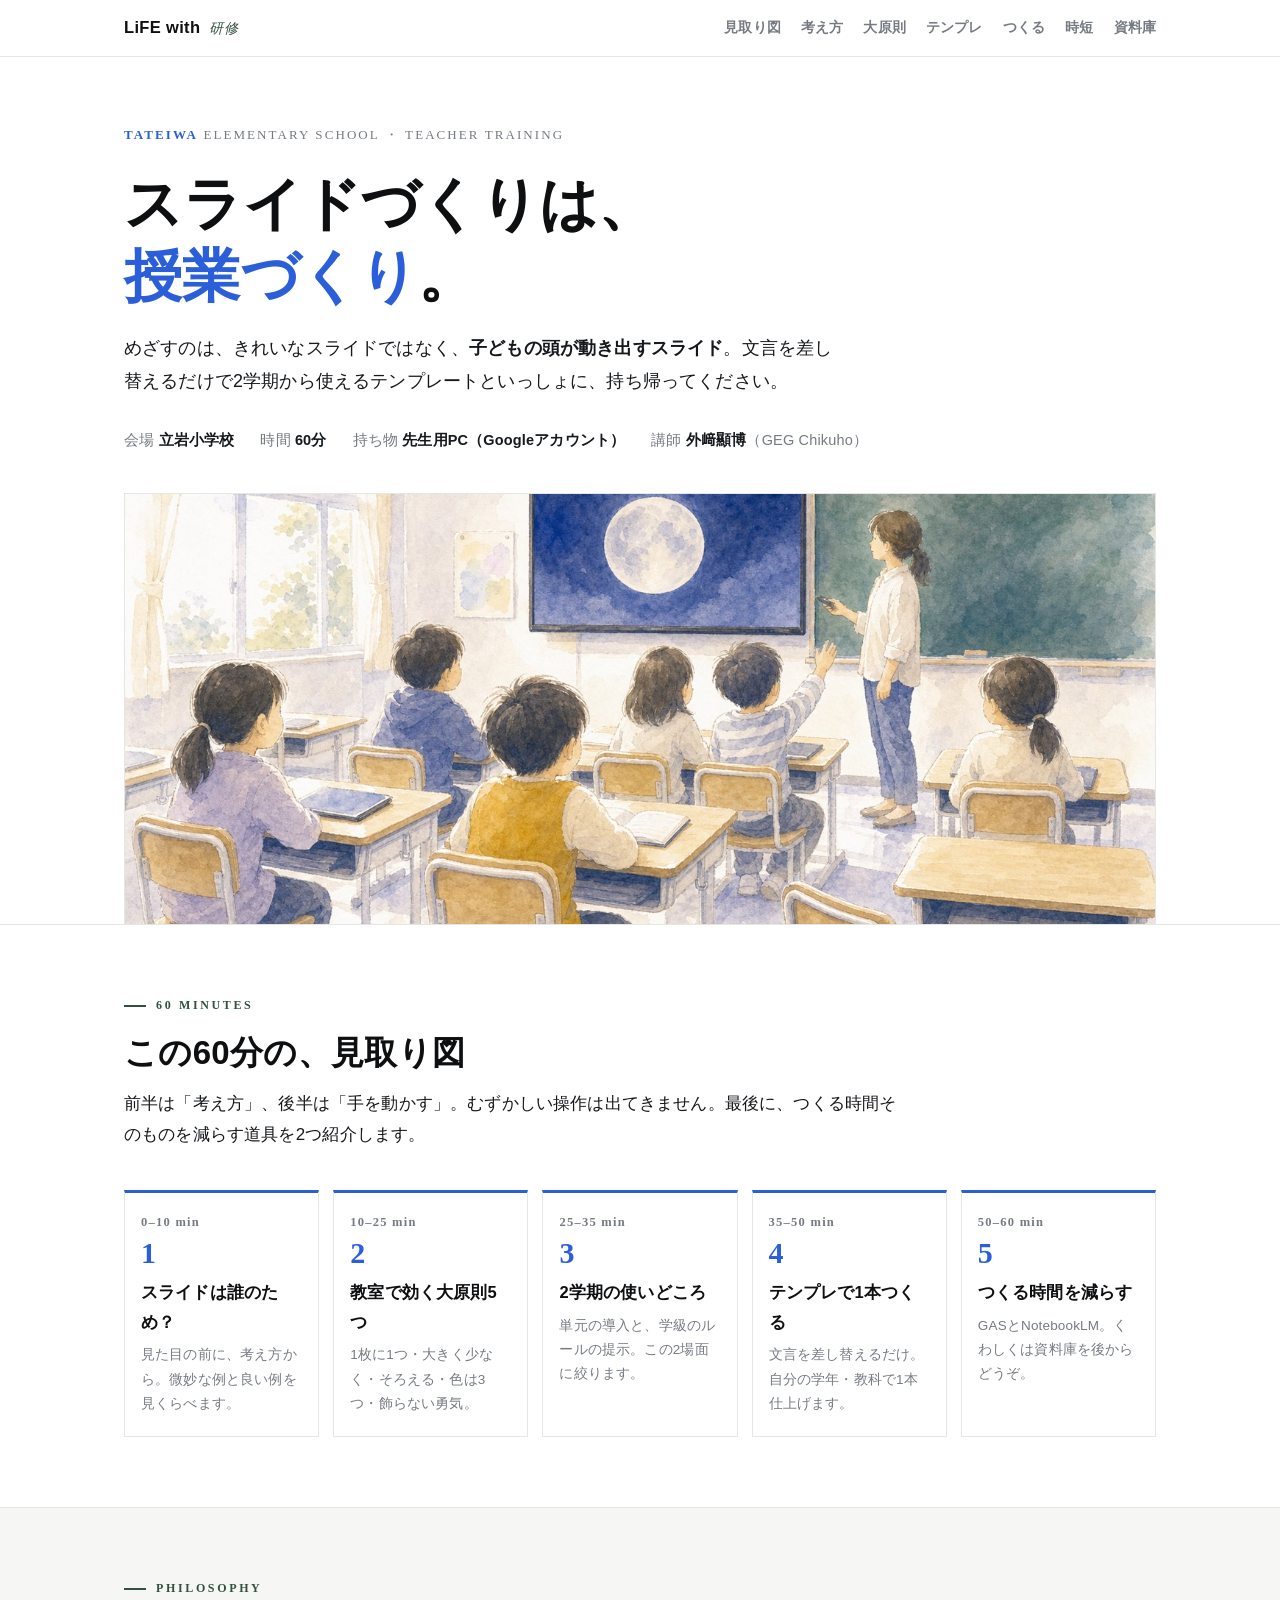
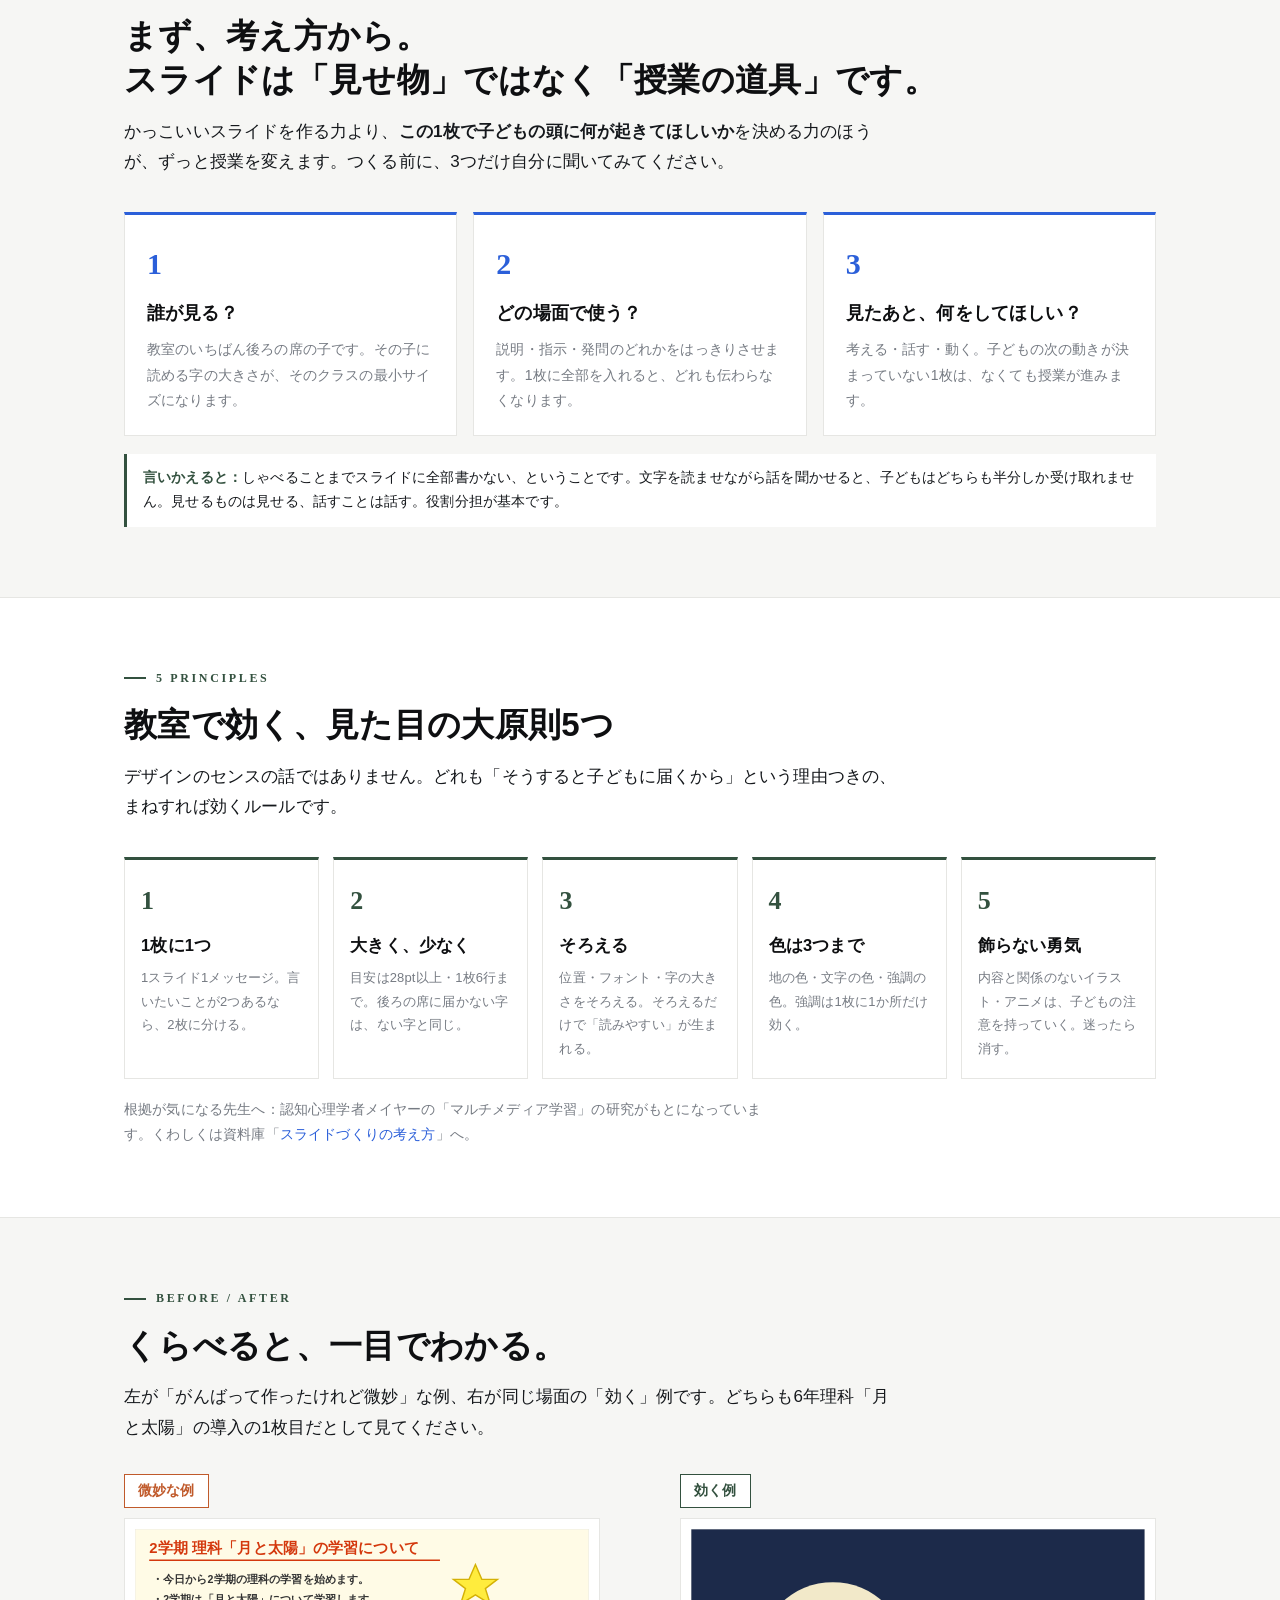
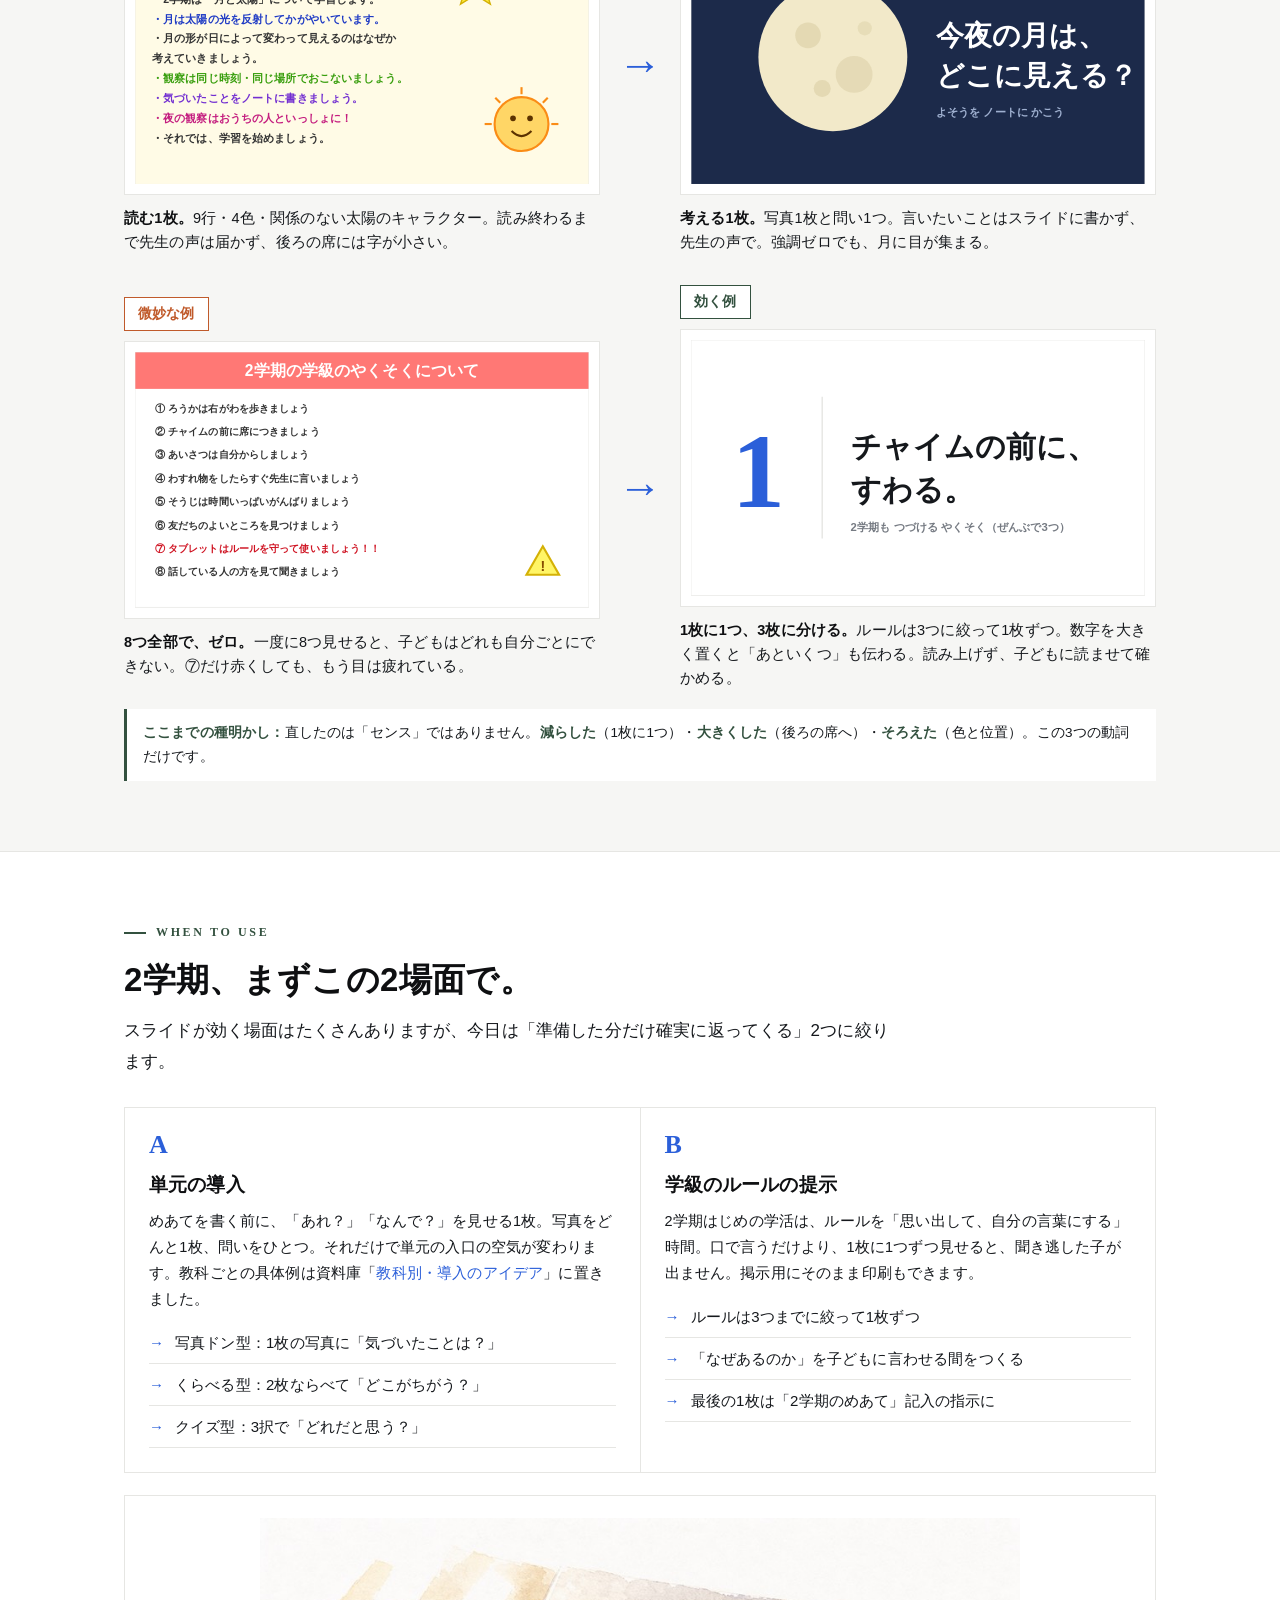
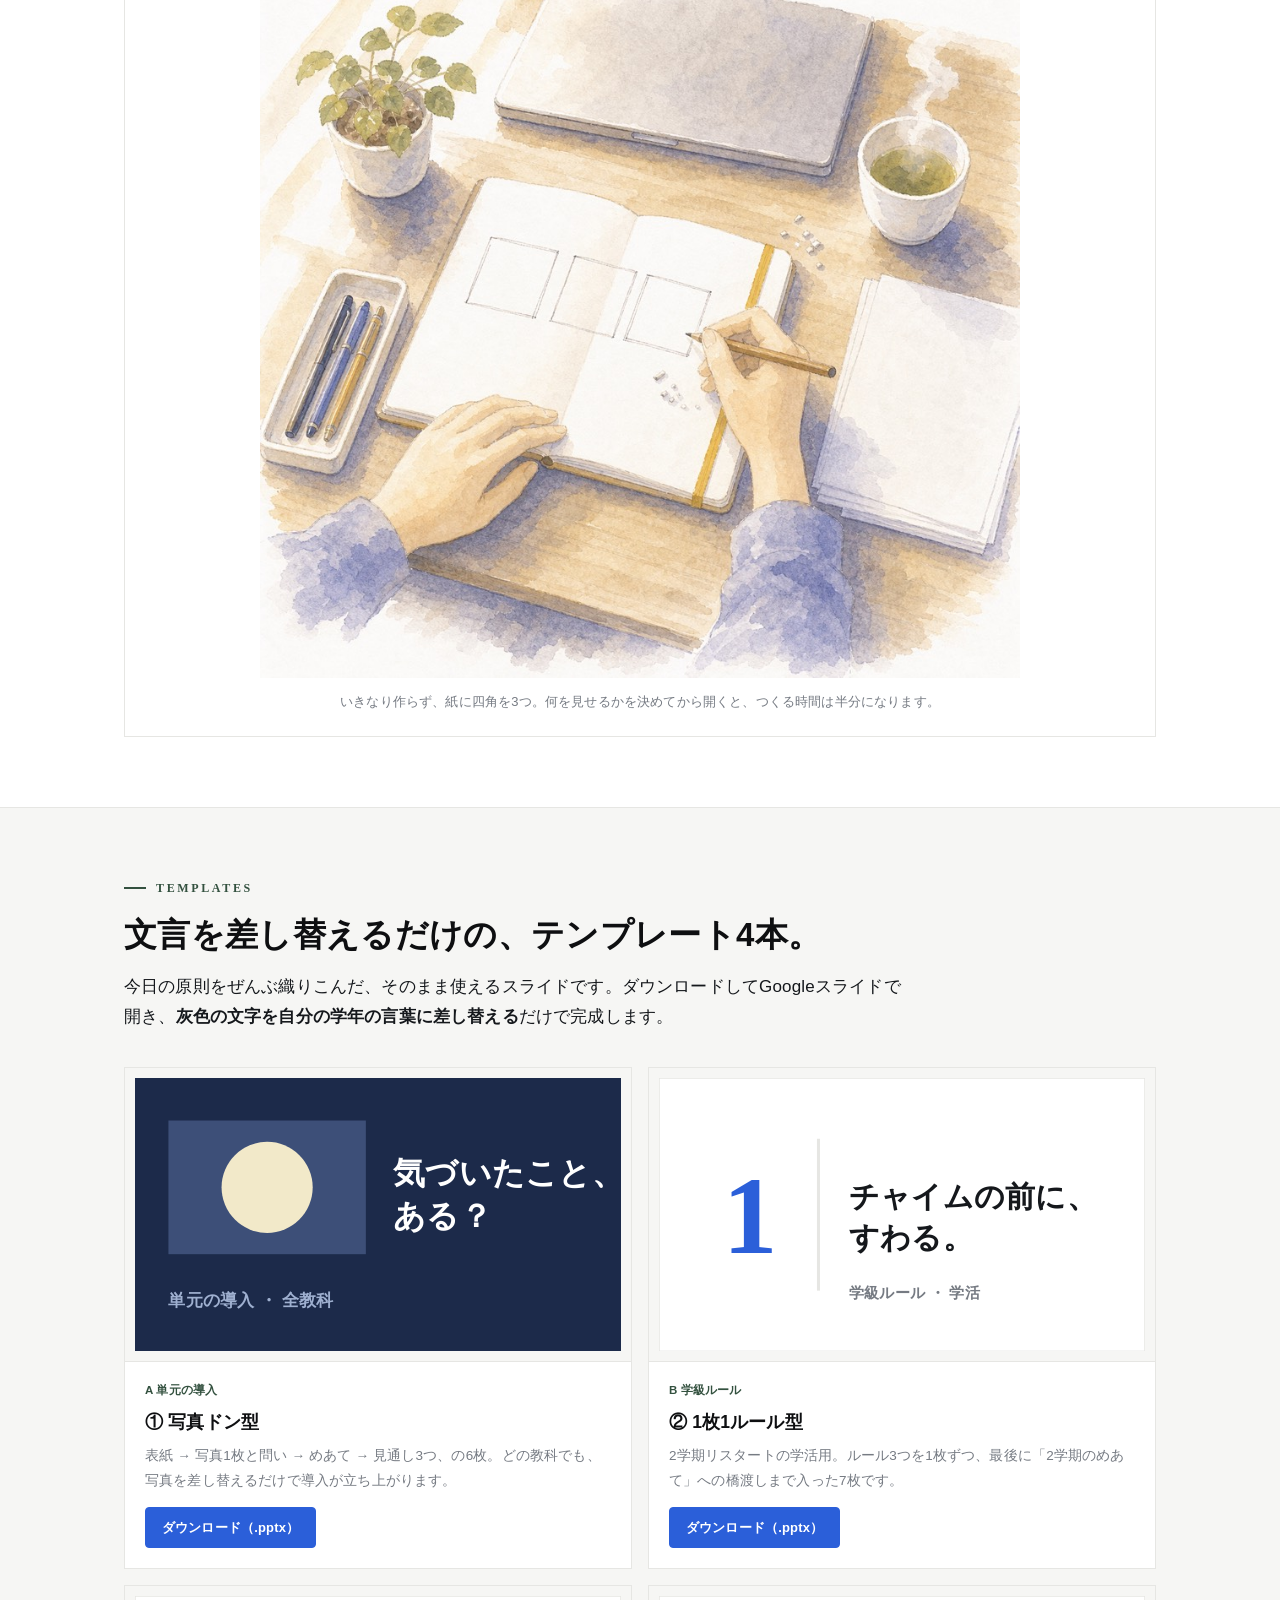
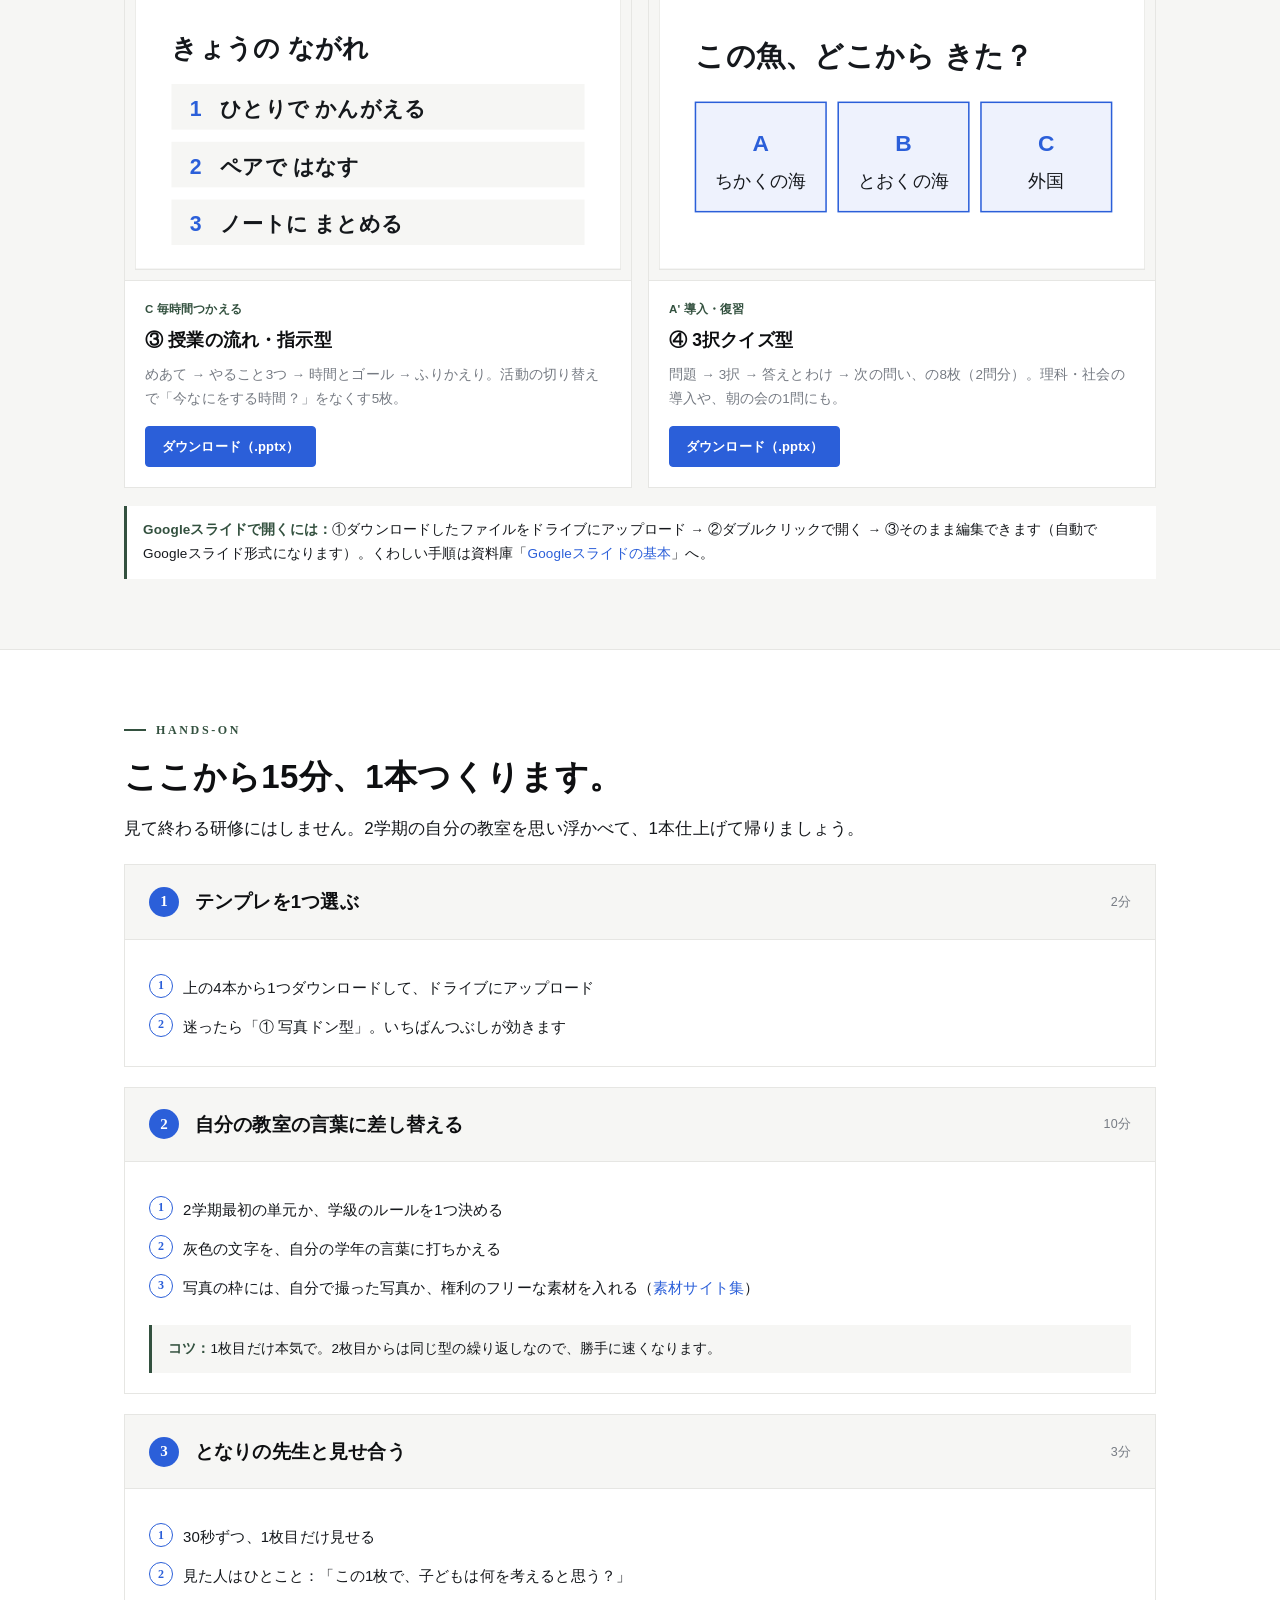
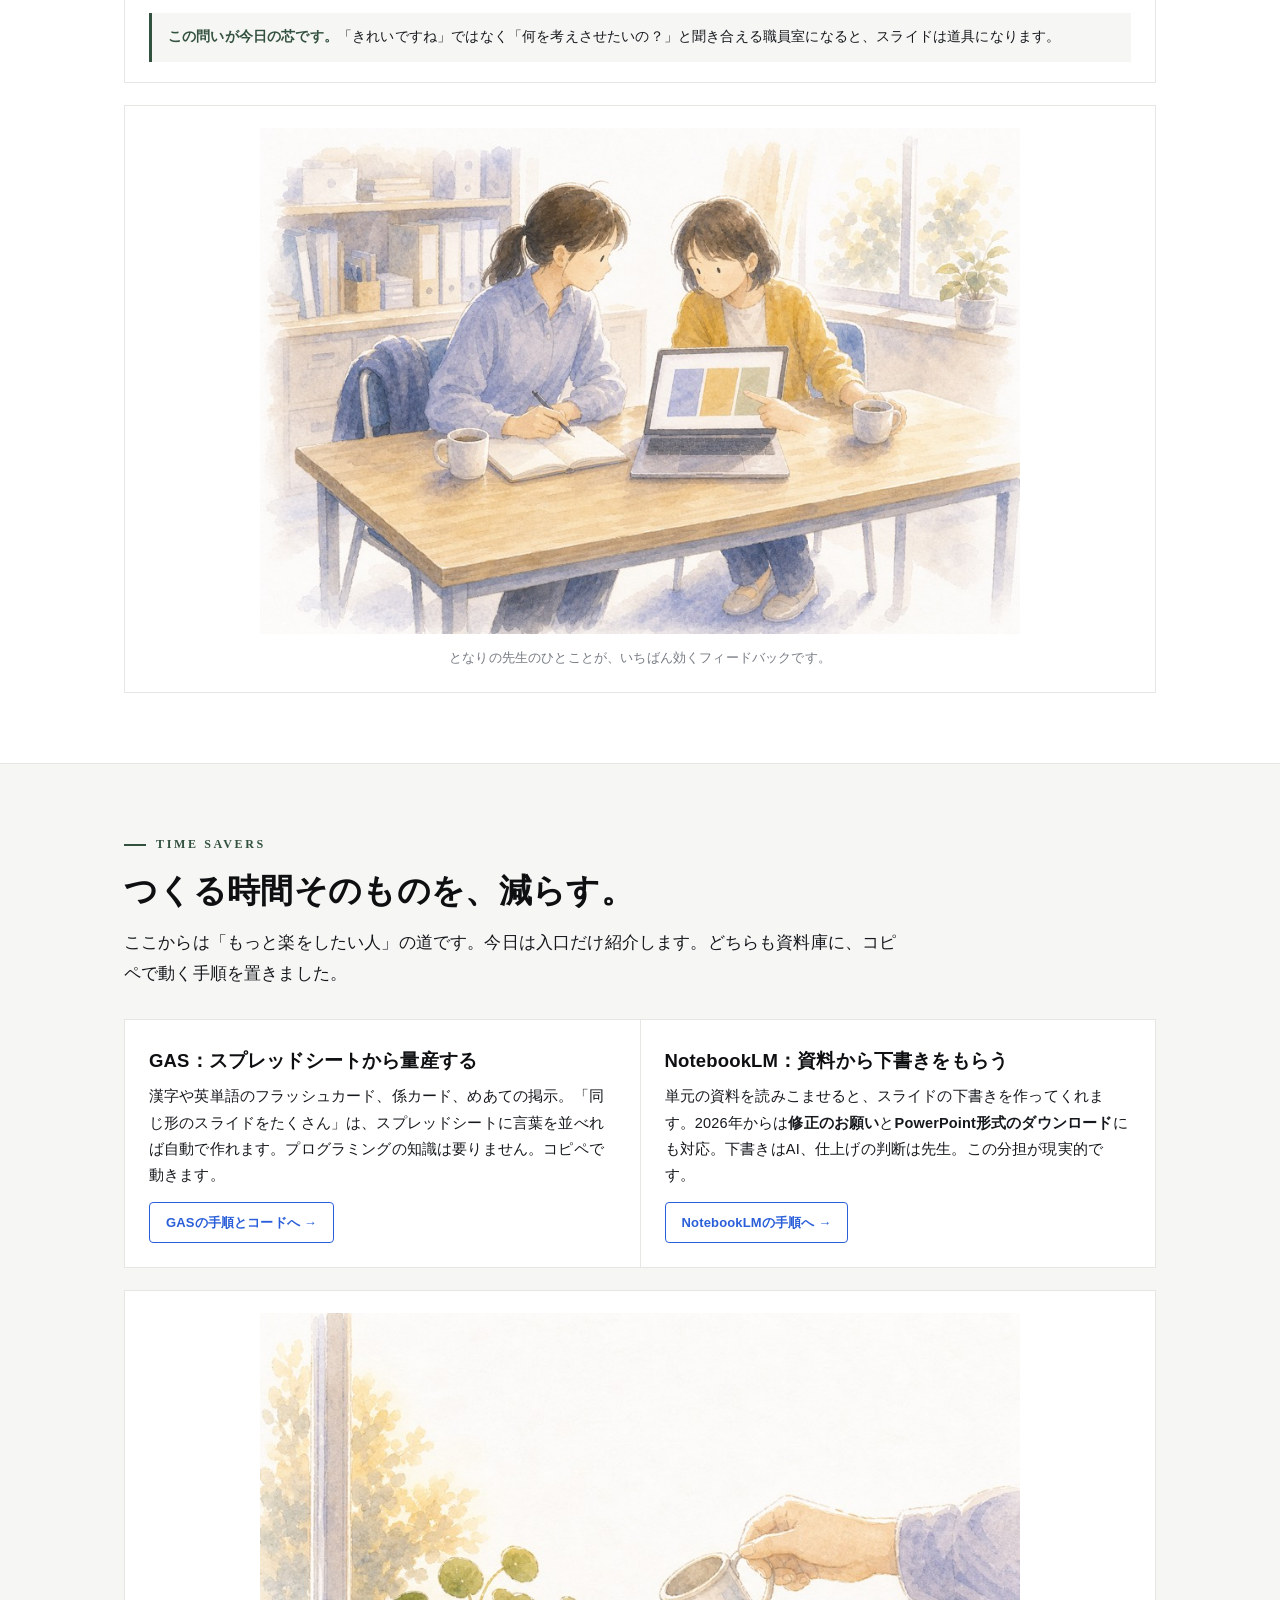
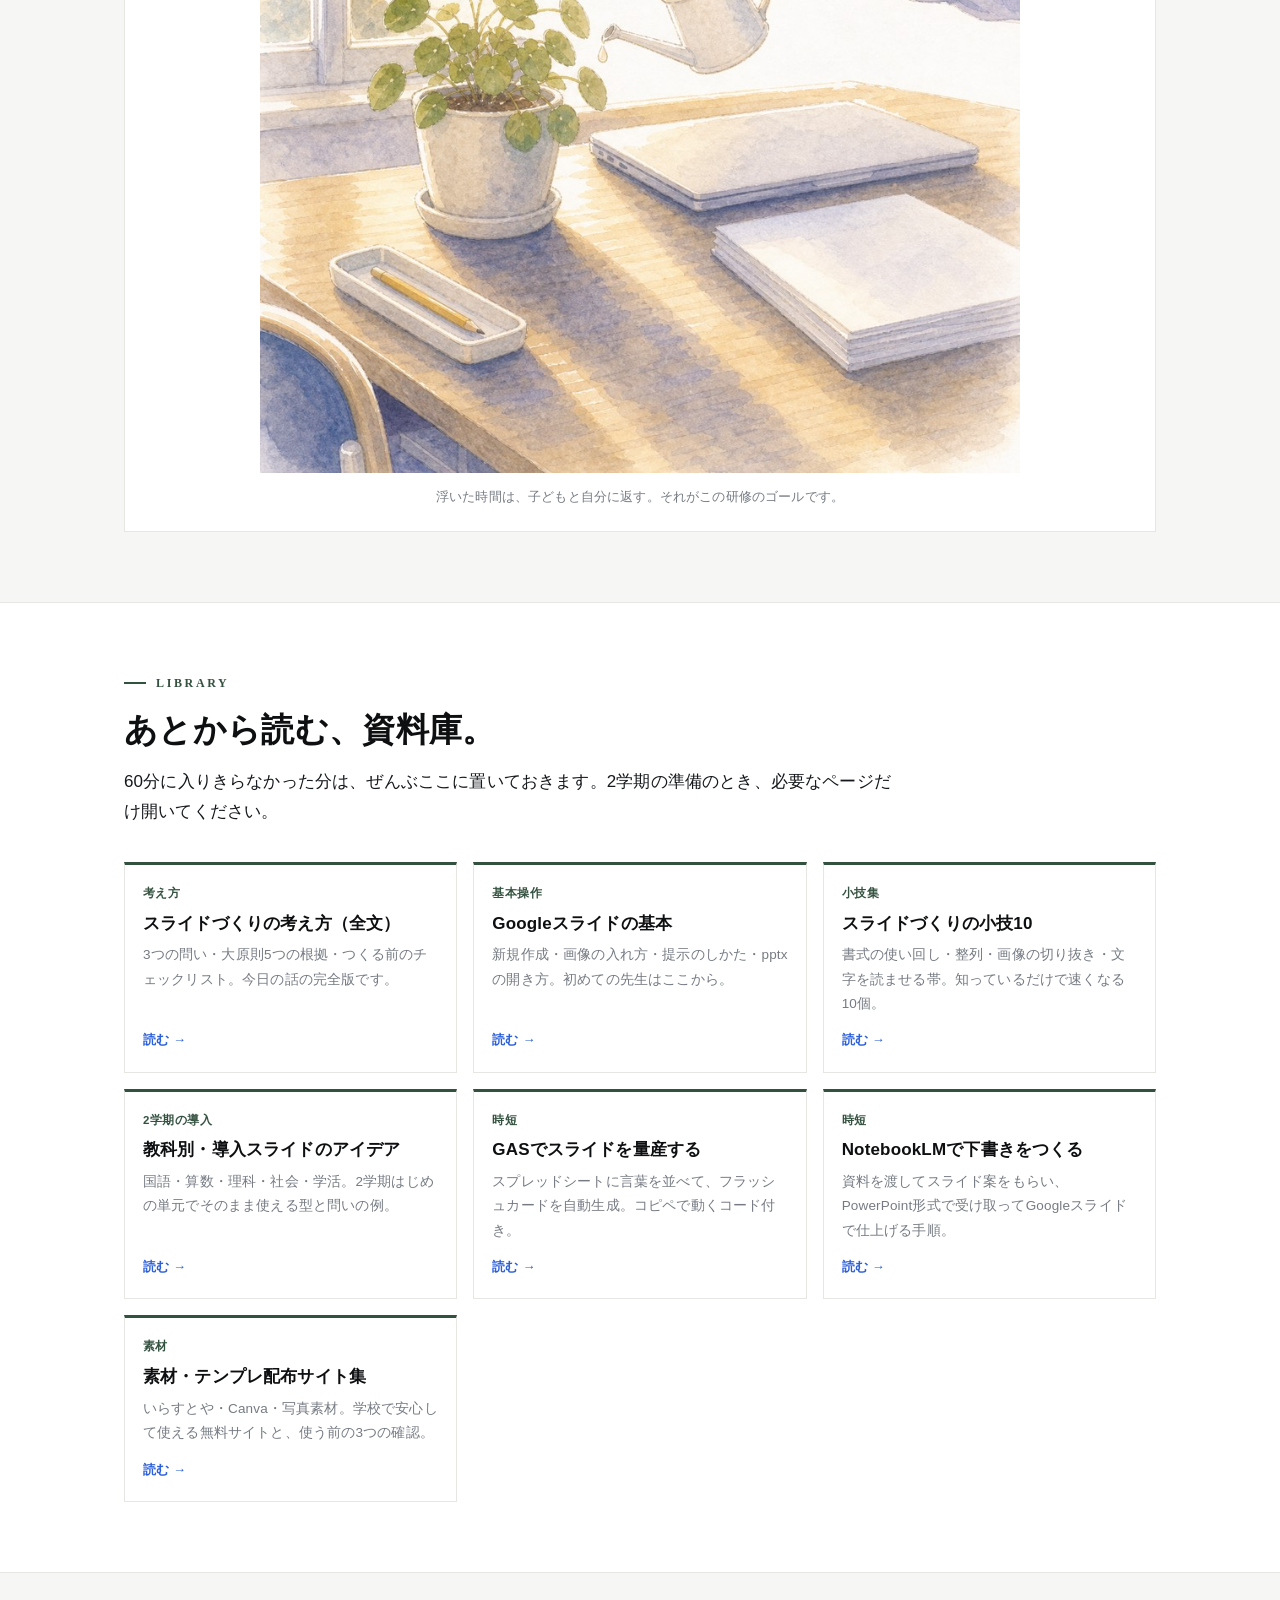
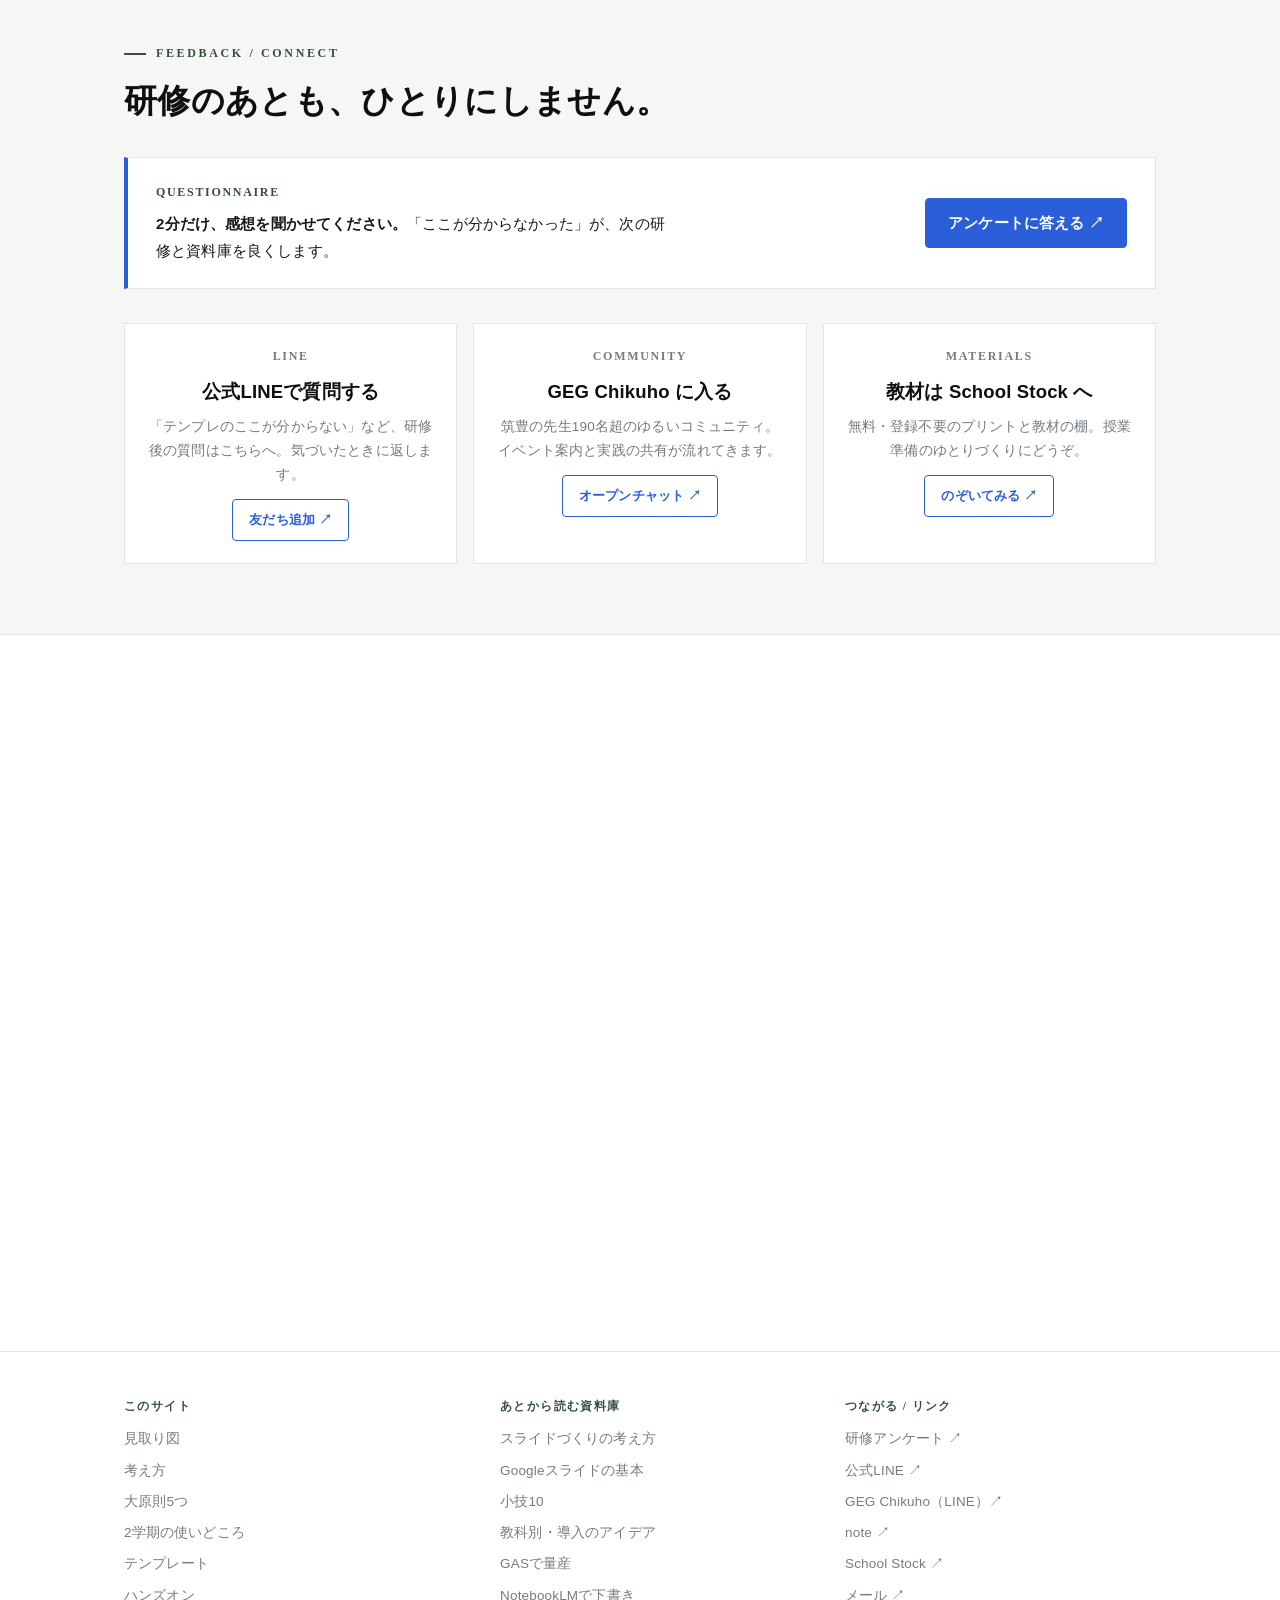
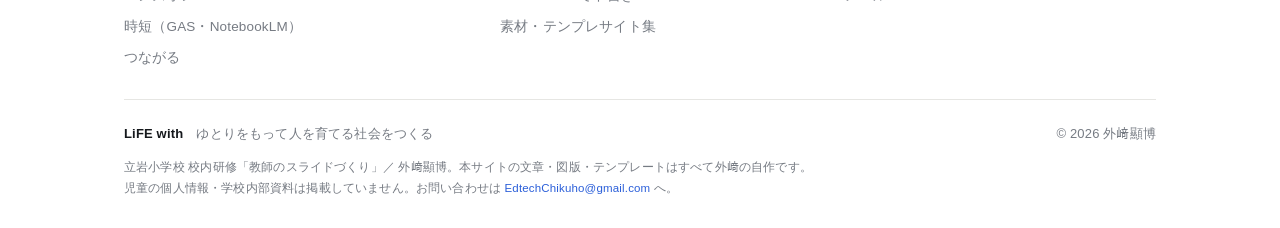
==== index.html @ 6e834ccb "立岩小 校内研修サイト「教師のスライドづくり」（60分＋資料庫7ページ＋テンプレpptx4本＋投影QR） Co-Authored-By: Claude Fable 5 <noreply@anthrop" ====
<!doctype html>
<html lang="ja">
<head>
<meta charset="utf-8">
<meta name="viewport" content="width=device-width, initial-scale=1">
<title>スライドづくりは、授業づくり。｜立岩小学校 校内研修</title>
<meta name="description" content="立岩小学校 校内研修（60分）。教師のスライドづくり。デザインの大原則・文言を差し替えるだけで使えるテンプレート・GASとNotebookLMでの時短まで。外﨑顯博 / LiFE with">
<script>document.documentElement.className += ' js';</script>
<link rel="stylesheet" href="styles.css">
</head>
<body>

<!-- ===== top bar ===== -->
<header class="bar">
  <div class="wrap">
    <div class="brand">LiFE with<span class="with">研修</span></div>
    <nav class="nav">
      <a href="#flow">見取り図</a>
      <a href="#kangae">考え方</a>
      <a href="#gensoku">大原則</a>
      <a href="#template">テンプレ</a>
      <a href="#handson">つくる</a>
      <a href="#jikan">時短</a>
      <a href="#shiryo">資料庫</a>
    </nav>
  </div>
</header>

<!-- ===== hero ===== -->
<div class="hero">
  <div class="wrap">
    <div class="kicker"><b>Tateiwa</b> Elementary School ・ Teacher Training</div>
    <h1>スライドづくりは、<br><span class="hl">授業づくり</span>。</h1>
    <p class="tagsub">めざすのは、きれいなスライドではなく、<b>子どもの頭が動き出すスライド</b>。文言を差し替えるだけで2学期から使えるテンプレートといっしょに、持ち帰ってください。</p>
    <div class="meta">
      <span>会場 <b>立岩小学校</b></span>
      <span>時間 <b>60分</b></span>
      <span>持ち物 <b>先生用PC（Googleアカウント）</b></span>
      <span>講師 <b>外﨑顯博</b>（GEG Chikuho）</span>
    </div>
    <div class="hero-illust"><img src="assets/hero_classroom.jpg" alt="導入スライドの月の写真に、子どもたちが身を乗り出す教室の水彩イラスト"></div>
  </div>
</div>

<!-- ===== 60min flow ===== -->
<section id="flow">
  <div class="wrap reveal">
    <div class="eyebrow">60 minutes</div>
    <h2>この60分の、見取り図</h2>
    <p class="lead">前半は「考え方」、後半は「手を動かす」。むずかしい操作は出てきません。最後に、つくる時間そのものを減らす道具を2つ紹介します。</p>
    <div class="flow">
      <div class="step">
        <div class="t">0–10 min</div><div class="n">1</div>
        <h3>スライドは誰のため？</h3>
        <p>見た目の前に、考え方から。微妙な例と良い例を見くらべます。</p>
      </div>
      <div class="step">
        <div class="t">10–25 min</div><div class="n">2</div>
        <h3>教室で効く大原則5つ</h3>
        <p>1枚に1つ・大きく少なく・そろえる・色は3つ・飾らない勇気。</p>
      </div>
      <div class="step">
        <div class="t">25–35 min</div><div class="n">3</div>
        <h3>2学期の使いどころ</h3>
        <p>単元の導入と、学級のルールの提示。この2場面に絞ります。</p>
      </div>
      <div class="step">
        <div class="t">35–50 min</div><div class="n">4</div>
        <h3>テンプレで1本つくる</h3>
        <p>文言を差し替えるだけ。自分の学年・教科で1本仕上げます。</p>
      </div>
      <div class="step">
        <div class="t">50–60 min</div><div class="n">5</div>
        <h3>つくる時間を減らす</h3>
        <p>GASとNotebookLM。くわしくは資料庫を後からどうぞ。</p>
      </div>
    </div>
  </div>
</section>

<!-- ===== 考え方 ===== -->
<section id="kangae" class="band">
  <div class="wrap reveal">
    <div class="eyebrow">Philosophy</div>
    <h2>まず、考え方から。<br>スライドは「見せ物」ではなく「授業の道具」です。</h2>
    <p class="lead">かっこいいスライドを作る力より、<b>この1枚で子どもの頭に何が起きてほしいか</b>を決める力のほうが、ずっと授業を変えます。つくる前に、3つだけ自分に聞いてみてください。</p>
    <div class="promise">
      <div class="p">
        <div class="n">1</div>
        <h3>誰が見る？</h3>
        <p>教室のいちばん後ろの席の子です。その子に読める字の大きさが、そのクラスの最小サイズになります。</p>
      </div>
      <div class="p">
        <div class="n">2</div>
        <h3>どの場面で使う？</h3>
        <p>説明・指示・発問のどれかをはっきりさせます。1枚に全部を入れると、どれも伝わらなくなります。</p>
      </div>
      <div class="p">
        <div class="n">3</div>
        <h3>見たあと、何をしてほしい？</h3>
        <p>考える・話す・動く。子どもの次の動きが決まっていない1枚は、なくても授業が進みます。</p>
      </div>
    </div>
    <div class="tip"><b>言いかえると：</b>しゃべることまでスライドに全部書かない、ということです。文字を読ませながら話を聞かせると、子どもはどちらも半分しか受け取れません。見せるものは見せる、話すことは話す。役割分担が基本です。</div>
  </div>
</section>

<!-- ===== 大原則5 ＋ 比較 ===== -->
<section id="gensoku">
  <div class="wrap reveal">
    <div class="eyebrow">5 Principles</div>
    <h2>教室で効く、見た目の大原則5つ</h2>
    <p class="lead">デザインのセンスの話ではありません。どれも「そうすると子どもに届くから」という理由つきの、まねすれば効くルールです。</p>
    <div class="gensoku">
      <div class="g"><div class="n">1</div><h3>1枚に1つ</h3><p>1スライド1メッセージ。言いたいことが2つあるなら、2枚に分ける。</p></div>
      <div class="g"><div class="n">2</div><h3>大きく、少なく</h3><p>目安は28pt以上・1枚6行まで。後ろの席に届かない字は、ない字と同じ。</p></div>
      <div class="g"><div class="n">3</div><h3>そろえる</h3><p>位置・フォント・字の大きさをそろえる。そろえるだけで「読みやすい」が生まれる。</p></div>
      <div class="g"><div class="n">4</div><h3>色は3つまで</h3><p>地の色・文字の色・強調の色。強調は1枚に1か所だけ効く。</p></div>
      <div class="g"><div class="n">5</div><h3>飾らない勇気</h3><p>内容と関係のないイラスト・アニメは、子どもの注意を持っていく。迷ったら消す。</p></div>
    </div>
    <p class="lead" style="font-size:14px; color:var(--sub); margin-top:18px">根拠が気になる先生へ：認知心理学者メイヤーの「マルチメディア学習」の研究がもとになっています。くわしくは資料庫「<a href="guide/kangaekata.html">スライドづくりの考え方</a>」へ。</p>
  </div>
</section>

<!-- ===== Before/After ===== -->
<section class="band">
  <div class="wrap reveal">
    <div class="eyebrow">Before / After</div>
    <h2>くらべると、一目でわかる。</h2>
    <p class="lead">左が「がんばって作ったけれど微妙」な例、右が同じ場面の「効く」例です。どちらも6年理科「月と太陽」の導入の1枚目だとして見てください。</p>

    <div class="slidecmp">
      <figure class="spanel">
        <span class="s-tag bad">微妙な例</span>
        <div class="frame">
          <svg viewBox="0 0 640 360" role="img" aria-label="文字がぎっしり詰まったスライドの例">
            <rect x="0" y="0" width="640" height="360" fill="#fffbe6"/>
            <text x="20" y="34" font-size="21" font-weight="bold" fill="#d4380d" class="d-label">2学期 理科「月と太陽」の学習について</text>
            <line x1="20" y1="44" x2="430" y2="44" stroke="#d4380d" stroke-width="2"/>
            <g font-size="15" fill="#333333" class="d-label" font-weight="normal">
              <text x="24" y="76">・今日から2学期の理科の学習を始めます。</text>
              <text x="24" y="104">・2学期は「月と太陽」について学習します。</text>
              <text x="24" y="132" fill="#1d39c4">・月は太陽の光を反射してかがやいています。</text>
              <text x="24" y="160">・月の形が日によって変わって見えるのはなぜか</text>
              <text x="24" y="188">  考えていきましょう。</text>
              <text x="24" y="216" fill="#389e0d">・観察は同じ時刻・同じ場所でおこないましょう。</text>
              <text x="24" y="244" fill="#722ed1">・気づいたことをノートに書きましょう。</text>
              <text x="24" y="272" fill="#c41d7f">・夜の観察はおうちの人といっしょに！</text>
              <text x="24" y="300">・それでは、学習を始めましょう。</text>
            </g>
            <g transform="translate(545,275)">
              <circle cx="0" cy="0" r="38" fill="#ffd666" stroke="#fa8c16" stroke-width="3"/>
              <circle cx="-12" cy="-8" r="4" fill="#5c3200"/><circle cx="12" cy="-8" r="4" fill="#5c3200"/>
              <path d="M -14 10 Q 0 24 14 10" stroke="#5c3200" stroke-width="3" fill="none"/>
              <g stroke="#fa8c16" stroke-width="3"><line x1="-52" y1="0" x2="-42" y2="0"/><line x1="42" y1="0" x2="52" y2="0"/><line x1="0" y1="-52" x2="0" y2="-42"/><line x1="-37" y1="-37" x2="-30" y2="-30"/><line x1="37" y1="-37" x2="30" y2="-30"/></g>
            </g>
            <g transform="translate(480,80)">
              <path d="M 0 -30 L 9 -9 L 31 -9 L 14 4 L 21 26 L 0 13 L -21 26 L -14 4 L -31 -9 L -9 -9 Z" fill="#ffec3d" stroke="#d4b106" stroke-width="2"/>
            </g>
            <rect x="0" y="0" width="640" height="360" fill="none" stroke="#e6e6e3"/>
          </svg>
        </div>
        <figcaption><b>読む1枚。</b>9行・4色・関係のない太陽のキャラクター。読み終わるまで先生の声は届かず、後ろの席には字が小さい。</figcaption>
      </figure>
      <div class="s-arrow">&rarr;</div>
      <figure class="spanel">
        <span class="s-tag ok">効く例</span>
        <div class="frame">
          <svg viewBox="0 0 640 360" role="img" aria-label="月の写真と問いだけのスライドの例">
            <rect x="0" y="0" width="640" height="360" fill="#1c2a4a"/>
            <circle cx="200" cy="180" r="105" fill="#f2e9c9"/>
            <circle cx="165" cy="150" r="18" fill="#e0d5ae" opacity="0.8"/>
            <circle cx="230" cy="205" r="26" fill="#e0d5ae" opacity="0.7"/>
            <circle cx="185" cy="225" r="12" fill="#e0d5ae" opacity="0.8"/>
            <circle cx="245" cy="140" r="10" fill="#e0d5ae" opacity="0.6"/>
            <g fill="#ffffff" class="d-label" font-weight="bold" text-anchor="start">
              <text x="345" y="163" font-size="39">今夜の月は、</text>
              <text x="345" y="220" font-size="39">どこに見える？</text>
            </g>
            <text x="345" y="264" font-size="16" fill="#9fb0d0" class="d-label">よそうを ノートに かこう</text>
            <rect x="0" y="0" width="640" height="360" fill="none" stroke="#e6e6e3"/>
          </svg>
        </div>
        <figcaption><b>考える1枚。</b>写真1枚と問い1つ。言いたいことはスライドに書かず、先生の声で。強調ゼロでも、月に目が集まる。</figcaption>
      </figure>
    </div>

    <div class="slidecmp">
      <figure class="spanel">
        <span class="s-tag bad">微妙な例</span>
        <div class="frame">
          <svg viewBox="0 0 640 360" role="img" aria-label="やくそくが8つ並んだスライドの例">
            <rect x="0" y="0" width="640" height="360" fill="#ffffff"/>
            <rect x="0" y="0" width="640" height="52" fill="#ff7875"/>
            <text x="320" y="34" font-size="22" font-weight="bold" fill="#ffffff" text-anchor="middle" class="d-label">2学期の学級のやくそくについて</text>
            <g font-size="14.5" fill="#333333" class="d-label">
              <text x="28" y="84">① ろうかは右がわを歩きましょう</text>
              <text x="28" y="117">② チャイムの前に席につきましょう</text>
              <text x="28" y="150">③ あいさつは自分からしましょう</text>
              <text x="28" y="183">④ わすれ物をしたらすぐ先生に言いましょう</text>
              <text x="28" y="216">⑤ そうじは時間いっぱいがんばりましょう</text>
              <text x="28" y="249">⑥ 友だちのよいところを見つけましょう</text>
              <text x="28" y="282" fill="#cf1322" font-weight="bold">⑦ タブレットはルールを守って使いましょう！！</text>
              <text x="28" y="315">⑧ 話している人の方を見て聞きましょう</text>
            </g>
            <g transform="translate(575,300)">
              <path d="M 0 -26 L 23 14 L -23 14 Z" fill="#fff566" stroke="#d4b106" stroke-width="3"/>
              <text x="0" y="9" font-size="20" font-weight="bold" text-anchor="middle" fill="#874d00" class="d-label">!</text>
            </g>
            <rect x="0" y="0" width="640" height="360" fill="none" stroke="#e6e6e3"/>
          </svg>
        </div>
        <figcaption><b>8つ全部で、ゼロ。</b>一度に8つ見せると、子どもはどれも自分ごとにできない。⑦だけ赤くしても、もう目は疲れている。</figcaption>
      </figure>
      <div class="s-arrow">&rarr;</div>
      <figure class="spanel">
        <span class="s-tag ok">効く例</span>
        <div class="frame">
          <svg viewBox="0 0 640 360" role="img" aria-label="やくそくを1枚に1つだけ示したスライドの例">
            <rect x="0" y="0" width="640" height="360" fill="#ffffff"/>
            <text x="95" y="235" font-size="150" fill="#2b5fd9" text-anchor="middle" class="d-mono" font-weight="bold">1</text>
            <line x1="185" y1="80" x2="185" y2="280" stroke="#e6e6e3" stroke-width="2"/>
            <g fill="#15181c" class="d-label" font-weight="bold">
              <text x="225" y="165" font-size="42">チャイムの前に、</text>
              <text x="225" y="225" font-size="42">すわる。</text>
            </g>
            <text x="225" y="270" font-size="16" fill="#767b83" class="d-label">2学期も つづける やくそく（ぜんぶで3つ）</text>
            <rect x="0" y="0" width="640" height="360" fill="none" stroke="#e6e6e3"/>
          </svg>
        </div>
        <figcaption><b>1枚に1つ、3枚に分ける。</b>ルールは3つに絞って1枚ずつ。数字を大きく置くと「あといくつ」も伝わる。読み上げず、子どもに読ませて確かめる。</figcaption>
      </figure>
    </div>

    <div class="tip"><b>ここまでの種明かし：</b>直したのは「センス」ではありません。<b>減らした</b>（1枚に1つ）・<b>大きくした</b>（後ろの席へ）・<b>そろえた</b>（色と位置）。この3つの動詞だけです。</div>
  </div>
</section>

<!-- ===== 2学期の使いどころ ===== -->
<section id="bamen">
  <div class="wrap reveal">
    <div class="eyebrow">When to use</div>
    <h2>2学期、まずこの2場面で。</h2>
    <p class="lead">スライドが効く場面はたくさんありますが、今日は「準備した分だけ確実に返ってくる」2つに絞ります。</p>
    <div class="grid c2">
      <div class="cell">
        <div class="cn">A</div>
        <h3>単元の導入</h3>
        <p style="font-size:14.5px; color:var(--ink)">めあてを書く前に、「あれ？」「なんで？」を見せる1枚。写真をどんと1枚、問いをひとつ。それだけで単元の入口の空気が変わります。教科ごとの具体例は資料庫「<a href="guide/donyu.html">教科別・導入のアイデア</a>」に置きました。</p>
        <ul class="uses">
          <li>写真ドン型：1枚の写真に「気づいたことは？」</li>
          <li>くらべる型：2枚ならべて「どこがちがう？」</li>
          <li>クイズ型：3択で「どれだと思う？」</li>
        </ul>
      </div>
      <div class="cell">
        <div class="cn">B</div>
        <h3>学級のルールの提示</h3>
        <p style="font-size:14.5px; color:var(--ink)">2学期はじめの学活は、ルールを「思い出して、自分の言葉にする」時間。口で言うだけより、1枚に1つずつ見せると、聞き逃した子が出ません。掲示用にそのまま印刷もできます。</p>
        <ul class="uses">
          <li>ルールは3つまでに絞って1枚ずつ</li>
          <li>「なぜあるのか」を子どもに言わせる間をつくる</li>
          <li>最後の1枚は「2学期のめあて」記入の指示に</li>
        </ul>
      </div>
    </div>
    <figure class="fig"><img src="assets/sekkei_sketch.jpg" alt="ノートに四角いラフを描いてスライドの設計をする手元の水彩イラスト" loading="lazy"><figcaption>いきなり作らず、紙に四角を3つ。何を見せるかを決めてから開くと、つくる時間は半分になります。</figcaption></figure>
  </div>
</section>

<!-- ===== テンプレ配布 ===== -->
<section id="template" class="band">
  <div class="wrap reveal">
    <div class="eyebrow">Templates</div>
    <h2>文言を差し替えるだけの、テンプレート4本。</h2>
    <p class="lead">今日の原則をぜんぶ織りこんだ、そのまま使えるスライドです。ダウンロードしてGoogleスライドで開き、<b>灰色の文字を自分の学年の言葉に差し替える</b>だけで完成します。</p>

    <div class="dl-grid">
      <div class="dl">
        <div class="thumb">
          <svg viewBox="0 0 320 180">
            <rect width="320" height="180" fill="#1c2a4a"/>
            <rect x="22" y="28" width="130" height="88" fill="#3d4f78"/>
            <circle cx="87" cy="72" r="30" fill="#f2e9c9"/>
            <text x="170" y="70" font-size="21" fill="#fff" class="d-label" font-weight="bold">気づいたこと、</text>
            <text x="170" y="98" font-size="21" fill="#fff" class="d-label" font-weight="bold">ある？</text>
            <text x="22" y="150" font-size="11" fill="#9fb0d0" class="d-label">単元の導入 ・ 全教科</text>
          </svg>
        </div>
        <div class="body">
          <div class="tag">A 単元の導入</div>
          <h3>① 写真ドン型</h3>
          <p>表紙 → 写真1枚と問い → めあて → 見通し3つ、の6枚。どの教科でも、写真を差し替えるだけで導入が立ち上がります。</p>
          <div class="act"><a class="btn sm primary" href="templates/t1_shashin_don.pptx" download="①写真ドン型_単元の導入.pptx">ダウンロード（.pptx）</a></div>
        </div>
      </div>
      <div class="dl">
        <div class="thumb">
          <svg viewBox="0 0 320 180">
            <rect width="320" height="180" fill="#ffffff" stroke="#e6e6e3"/>
            <text x="60" y="115" font-size="72" fill="#2b5fd9" text-anchor="middle" class="d-mono" font-weight="bold">1</text>
            <line x1="105" y1="40" x2="105" y2="140" stroke="#e6e6e3" stroke-width="2"/>
            <text x="125" y="85" font-size="20" fill="#15181c" class="d-label" font-weight="bold">チャイムの前に、</text>
            <text x="125" y="112" font-size="20" fill="#15181c" class="d-label" font-weight="bold">すわる。</text>
            <text x="125" y="145" font-size="10" fill="#767b83" class="d-label">学級ルール ・ 学活</text>
          </svg>
        </div>
        <div class="body">
          <div class="tag">B 学級ルール</div>
          <h3>② 1枚1ルール型</h3>
          <p>2学期リスタートの学活用。ルール3つを1枚ずつ、最後に「2学期のめあて」への橋渡しまで入った7枚です。</p>
          <div class="act"><a class="btn sm primary" href="templates/t2_gakkyu_rule.pptx" download="②1枚1ルール型_学級ルール.pptx">ダウンロード（.pptx）</a></div>
        </div>
      </div>
      <div class="dl">
        <div class="thumb">
          <svg viewBox="0 0 320 180">
            <rect width="320" height="180" fill="#ffffff" stroke="#e6e6e3"/>
            <text x="24" y="40" font-size="17" fill="#15181c" class="d-label" font-weight="bold">きょうの ながれ</text>
            <g class="d-label" font-size="14">
              <rect x="24" y="58" width="272" height="30" fill="#f6f6f4"/><text x="36" y="79" fill="#2b5fd9" font-weight="bold">1</text><text x="56" y="79" fill="#15181c">ひとりで かんがえる</text>
              <rect x="24" y="96" width="272" height="30" fill="#f6f6f4"/><text x="36" y="117" fill="#2b5fd9" font-weight="bold">2</text><text x="56" y="117" fill="#15181c">ペアで はなす</text>
              <rect x="24" y="134" width="272" height="30" fill="#f6f6f4"/><text x="36" y="155" fill="#2b5fd9" font-weight="bold">3</text><text x="56" y="155" fill="#15181c">ノートに まとめる</text>
            </g>
          </svg>
        </div>
        <div class="body">
          <div class="tag">C 毎時間つかえる</div>
          <h3>③ 授業の流れ・指示型</h3>
          <p>めあて → やること3つ → 時間とゴール → ふりかえり。活動の切り替えで「今なにをする時間？」をなくす5枚。</p>
          <div class="act"><a class="btn sm primary" href="templates/t3_jugyo_nagare.pptx" download="③授業の流れ指示型_毎時間.pptx">ダウンロード（.pptx）</a></div>
        </div>
      </div>
      <div class="dl">
        <div class="thumb">
          <svg viewBox="0 0 320 180">
            <rect width="320" height="180" fill="#ffffff" stroke="#e6e6e3"/>
            <text x="24" y="46" font-size="19" fill="#15181c" class="d-label" font-weight="bold">この魚、どこから きた？</text>
            <g class="d-label" font-size="15" font-weight="bold">
              <rect x="24" y="70" width="86" height="72" fill="#eef2fd" stroke="#2b5fd9"/><text x="67" y="102" fill="#2b5fd9" text-anchor="middle">A</text><text x="67" y="126" fill="#15181c" text-anchor="middle" font-size="12" font-weight="normal">ちかくの海</text>
              <rect x="118" y="70" width="86" height="72" fill="#eef2fd" stroke="#2b5fd9"/><text x="161" y="102" fill="#2b5fd9" text-anchor="middle">B</text><text x="161" y="126" fill="#15181c" text-anchor="middle" font-size="12" font-weight="normal">とおくの海</text>
              <rect x="212" y="70" width="86" height="72" fill="#eef2fd" stroke="#2b5fd9"/><text x="255" y="102" fill="#2b5fd9" text-anchor="middle">C</text><text x="255" y="126" fill="#15181c" text-anchor="middle" font-size="12" font-weight="normal">外国</text>
            </g>
          </svg>
        </div>
        <div class="body">
          <div class="tag">A' 導入・復習</div>
          <h3>④ 3択クイズ型</h3>
          <p>問題 → 3択 → 答えとわけ → 次の問い、の8枚（2問分）。理科・社会の導入や、朝の会の1問にも。</p>
          <div class="act"><a class="btn sm primary" href="templates/t4_quiz_donyu.pptx" download="④3択クイズ型_導入と復習.pptx">ダウンロード（.pptx）</a></div>
        </div>
      </div>
    </div>

    <div class="tip"><b>Googleスライドで開くには：</b>①ダウンロードしたファイルをドライブにアップロード → ②ダブルクリックで開く → ③そのまま編集できます（自動でGoogleスライド形式になります）。くわしい手順は資料庫「<a href="guide/kihon.html">Googleスライドの基本</a>」へ。</div>
  </div>
</section>

<!-- ===== ハンズオン ===== -->
<section id="handson">
  <div class="wrap reveal">
    <div class="eyebrow">Hands-on</div>
    <h2>ここから15分、1本つくります。</h2>
    <p class="lead">見て終わる研修にはしません。2学期の自分の教室を思い浮かべて、1本仕上げて帰りましょう。</p>
    <div class="menu">
      <div class="head"><span class="badge">1</span><h3>テンプレを1つ選ぶ</h3><span class="lv">2分</span></div>
      <div class="body">
        <ol class="steps">
          <li>上の4本から1つダウンロードして、ドライブにアップロード</li>
          <li>迷ったら「① 写真ドン型」。いちばんつぶしが効きます</li>
        </ol>
      </div>
    </div>
    <div class="menu">
      <div class="head"><span class="badge">2</span><h3>自分の教室の言葉に差し替える</h3><span class="lv">10分</span></div>
      <div class="body">
        <ol class="steps">
          <li>2学期最初の単元か、学級のルールを1つ決める</li>
          <li>灰色の文字を、自分の学年の言葉に打ちかえる</li>
          <li>写真の枠には、自分で撮った写真か、権利のフリーな素材を入れる（<a href="guide/sozai.html">素材サイト集</a>）</li>
        </ol>
        <div class="tip"><b>コツ：</b>1枚目だけ本気で。2枚目からは同じ型の繰り返しなので、勝手に速くなります。</div>
      </div>
    </div>
    <div class="menu">
      <div class="head"><span class="badge">3</span><h3>となりの先生と見せ合う</h3><span class="lv">3分</span></div>
      <div class="body">
        <ol class="steps">
          <li>30秒ずつ、1枚目だけ見せる</li>
          <li>見た人はひとこと：「この1枚で、子どもは何を考えると思う？」</li>
        </ol>
        <div class="tip"><b>この問いが今日の芯です。</b>「きれいですね」ではなく「何を考えさせたいの？」と聞き合える職員室になると、スライドは道具になります。</div>
      </div>
    </div>
    <figure class="fig"><img src="assets/handson_pair.jpg" alt="職員室でノートPCを囲んで見せ合う二人の先生の水彩イラスト" loading="lazy"><figcaption>となりの先生のひとことが、いちばん効くフィードバックです。</figcaption></figure>
  </div>
</section>

<!-- ===== 効率化 ===== -->
<section id="jikan" class="band">
  <div class="wrap reveal">
    <div class="eyebrow">Time savers</div>
    <h2>つくる時間そのものを、減らす。</h2>
    <p class="lead">ここからは「もっと楽をしたい人」の道です。今日は入口だけ紹介します。どちらも資料庫に、コピペで動く手順を置きました。</p>
    <div class="grid c2">
      <div class="cell">
        <h3>GAS：スプレッドシートから量産する</h3>
        <p style="font-size:14.5px; color:var(--ink)">漢字や英単語のフラッシュカード、係カード、めあての掲示。「同じ形のスライドをたくさん」は、スプレッドシートに言葉を並べれば自動で作れます。プログラミングの知識は要りません。コピペで動きます。</p>
        <p style="margin-top:14px"><a class="btn sm" href="guide/gas.html">GASの手順とコードへ →</a></p>
      </div>
      <div class="cell">
        <h3>NotebookLM：資料から下書きをもらう</h3>
        <p style="font-size:14.5px; color:var(--ink)">単元の資料を読みこませると、スライドの下書きを作ってくれます。2026年からは<b>修正のお願い</b>と<b>PowerPoint形式のダウンロード</b>にも対応。下書きはAI、仕上げの判断は先生。この分担が現実的です。</p>
        <p style="margin-top:14px"><a class="btn sm" href="guide/notebooklm.html">NotebookLMの手順へ →</a></p>
      </div>
    </div>
    <figure class="fig"><img src="assets/yutori.jpg" alt="仕事を終えた机で鉢植えに水をやる手元の水彩イラスト" loading="lazy"><figcaption>浮いた時間は、子どもと自分に返す。それがこの研修のゴールです。</figcaption></figure>
  </div>
</section>

<!-- ===== 資料庫 ===== -->
<section id="shiryo">
  <div class="wrap reveal">
    <div class="eyebrow">Library</div>
    <h2>あとから読む、資料庫。</h2>
    <p class="lead">60分に入りきらなかった分は、ぜんぶここに置いておきます。2学期の準備のとき、必要なページだけ開いてください。</p>
    <div class="gal">
      <a class="card" href="guide/kangaekata.html">
        <div class="tag">考え方</div>
        <h3>スライドづくりの考え方（全文）</h3>
        <p>3つの問い・大原則5つの根拠・つくる前のチェックリスト。今日の話の完全版です。</p>
        <span class="go">読む</span>
      </a>
      <a class="card" href="guide/kihon.html">
        <div class="tag">基本操作</div>
        <h3>Googleスライドの基本</h3>
        <p>新規作成・画像の入れ方・提示のしかた・pptxの開き方。初めての先生はここから。</p>
        <span class="go">読む</span>
      </a>
      <a class="card" href="guide/kowaza.html">
        <div class="tag">小技集</div>
        <h3>スライドづくりの小技10</h3>
        <p>書式の使い回し・整列・画像の切り抜き・文字を読ませる帯。知っているだけで速くなる10個。</p>
        <span class="go">読む</span>
      </a>
      <a class="card" href="guide/donyu.html">
        <div class="tag">2学期の導入</div>
        <h3>教科別・導入スライドのアイデア</h3>
        <p>国語・算数・理科・社会・学活。2学期はじめの単元でそのまま使える型と問いの例。</p>
        <span class="go">読む</span>
      </a>
      <a class="card" href="guide/gas.html">
        <div class="tag">時短</div>
        <h3>GASでスライドを量産する</h3>
        <p>スプレッドシートに言葉を並べて、フラッシュカードを自動生成。コピペで動くコード付き。</p>
        <span class="go">読む</span>
      </a>
      <a class="card" href="guide/notebooklm.html">
        <div class="tag">時短</div>
        <h3>NotebookLMで下書きをつくる</h3>
        <p>資料を渡してスライド案をもらい、PowerPoint形式で受け取ってGoogleスライドで仕上げる手順。</p>
        <span class="go">読む</span>
      </a>
      <a class="card" href="guide/sozai.html">
        <div class="tag">素材</div>
        <h3>素材・テンプレ配布サイト集</h3>
        <p>いらすとや・Canva・写真素材。学校で安心して使える無料サイトと、使う前の3つの確認。</p>
        <span class="go">読む</span>
      </a>
    </div>
  </div>
</section>

<!-- ===== アンケート＋つながる ===== -->
<section id="connect" class="band">
  <div class="wrap reveal">
    <div class="eyebrow">Feedback / Connect</div>
    <h2>研修のあとも、ひとりにしません。</h2>
    <div class="fb">
      <div>
        <div class="fb-k">Questionnaire</div>
        <p><b>2分だけ、感想を聞かせてください。</b>「ここが分からなかった」が、次の研修と資料庫を良くします。</p>
      </div>
      <div class="fb-act">
        <a class="btn primary" href="https://docs.google.com/forms/d/e/1FAIpQLSd-lXEyDQKFLjC3BntdDVM34FQZeUlgVTwWFIVuADohss1G_Q/viewform" target="_blank" rel="noopener">アンケートに答える ↗</a>
      </div>
    </div>
    <div class="connect">
      <div class="c">
        <div class="k">LINE</div>
        <h3>公式LINEで質問する</h3>
        <p>「テンプレのここが分からない」など、研修後の質問はこちらへ。気づいたときに返します。</p>
        <p style="margin-top:12px"><a class="btn sm" href="https://lin.ee/Tay8XPQ" target="_blank" rel="noopener">友だち追加 ↗</a></p>
      </div>
      <div class="c">
        <div class="k">Community</div>
        <h3>GEG Chikuho に入る</h3>
        <p>筑豊の先生190名超のゆるいコミュニティ。イベント案内と実践の共有が流れてきます。</p>
        <p style="margin-top:12px"><a class="btn sm" href="https://line.me/ti/g2/FRICO2MfuNChAlRed3dlgW3X5YyFqyuhNR_nZw?utm_source=invitation&utm_medium=link_copy&utm_campaign=default" target="_blank" rel="noopener">オープンチャット ↗</a></p>
      </div>
      <div class="c">
        <div class="k">Materials</div>
        <h3>教材は School Stock へ</h3>
        <p>無料・登録不要のプリントと教材の棚。授業準備のゆとりづくりにどうぞ。</p>
        <p style="margin-top:12px"><a class="btn sm" href="https://a-tozak.github.io/School_Stock/" target="_blank" rel="noopener">のぞいてみる ↗</a></p>
      </div>
    </div>
  </div>
</section>

<!-- ===== author ===== -->
<section id="author">
  <div class="wrap reveal">
    <div class="eyebrow">Author</div>
    <div class="author">
      <img src="author.jpg" alt="外﨑顯博" loading="lazy">
      <div class="author-body">
        <h3 class="author-name">外﨑 顯博 <span>とざき あきひろ</span></h3>
        <p>菰田小学校4年担任・主題研修・ICT担当。Google Educators Group Chikuho 共同リーダー。「明日の授業が、また楽しみになる」ことを目指して、<b>学校の中にゆとりを生み出す</b>ための活動をしています。無料かつ登録不要で使える教材・ツールは School Stock に、実践の記録は note に置いています。必要な先生に届けばと思って活動しているので、ぜひ知り合いの先生方にご紹介ください。</p>
        <div class="author-links">
          <a href="https://a-tozak.github.io/School_Stock/" target="_blank" rel="noopener">School Stock ↗</a>
          <a href="https://note.com/tozaki_edu" target="_blank" rel="noopener">note ↗</a>
          <a href="https://a-tozak.github.io/ai-prompt-library/" target="_blank" rel="noopener">AIプロンプトライブラリ ↗</a>
        </div>
      </div>
    </div>
  </div>
</section>

<!-- ===== closing ===== -->
<div class="closing">
  <div class="wrap reveal">
    <blockquote>スライドがうまくなるほど、<br>スライドは薄く、短くなる。</blockquote>
    <div class="by">— 外﨑 顯博 ／ LiFE with</div>
  </div>
</div>

<!-- ===== footer ===== -->
<footer>
  <div class="wrap">
    <nav class="site-map" aria-label="サイトマップ">
      <div class="sm-col">
        <div class="sm-h">このサイト</div>
        <a href="#flow">見取り図</a>
        <a href="#kangae">考え方</a>
        <a href="#gensoku">大原則5つ</a>
        <a href="#bamen">2学期の使いどころ</a>
        <a href="#template">テンプレート</a>
        <a href="#handson">ハンズオン</a>
        <a href="#jikan">時短（GAS・NotebookLM）</a>
        <a href="#connect">つながる</a>
      </div>
      <div class="sm-col">
        <div class="sm-h">あとから読む資料庫</div>
        <a href="guide/kangaekata.html">スライドづくりの考え方</a>
        <a href="guide/kihon.html">Googleスライドの基本</a>
        <a href="guide/kowaza.html">小技10</a>
        <a href="guide/donyu.html">教科別・導入のアイデア</a>
        <a href="guide/gas.html">GASで量産</a>
        <a href="guide/notebooklm.html">NotebookLMで下書き</a>
        <a href="guide/sozai.html">素材・テンプレサイト集</a>
      </div>
      <div class="sm-col">
        <div class="sm-h">つながる / リンク</div>
        <a href="https://docs.google.com/forms/d/e/1FAIpQLSd-lXEyDQKFLjC3BntdDVM34FQZeUlgVTwWFIVuADohss1G_Q/viewform" target="_blank" rel="noopener">研修アンケート ↗</a>
        <a href="https://lin.ee/Tay8XPQ" target="_blank" rel="noopener">公式LINE ↗</a>
        <a href="https://line.me/ti/g2/FRICO2MfuNChAlRed3dlgW3X5YyFqyuhNR_nZw?utm_source=invitation&utm_medium=link_copy&utm_campaign=default" target="_blank" rel="noopener">GEG Chikuho（LINE）↗</a>
        <a href="https://note.com/tozaki_edu" target="_blank" rel="noopener">note ↗</a>
        <a href="https://a-tozak.github.io/School_Stock/" target="_blank" rel="noopener">School Stock ↗</a>
        <a href="mailto:EdtechChikuho@gmail.com">メール ↗</a>
      </div>
    </nav>
    <div class="foot-base">
      <div><span class="lw">LiFE with</span>　ゆとりをもって人を育てる社会をつくる</div>
      <div>© 2026 外﨑顯博</div>
    </div>
    <div class="note-local">立岩小学校 校内研修「教師のスライドづくり」／ 外﨑顯博。本サイトの文章・図版・テンプレートはすべて外﨑の自作です。児童の個人情報・学校内部資料は掲載していません。お問い合わせは <a href="mailto:EdtechChikuho@gmail.com">EdtechChikuho@gmail.com</a> へ。</div>
  </div>
</footer>

<script>
// active nav on scroll
const links=[...document.querySelectorAll('.nav a')].filter(a=>a.getAttribute('href').startsWith('#'));
const map=links.map(a=>({a,el:document.querySelector(a.getAttribute('href'))})).filter(x=>x.el);
const onScroll=()=>{
  const y=window.scrollY+90;
  let cur=null;
  for(const m of map){ if(m.el.offsetTop<=y) cur=m; }
  links.forEach(l=>l.classList.remove('active'));
  if(cur) cur.a.classList.add('active');
};
document.addEventListener('scroll',onScroll,{passive:true}); onScroll();

// reveal
const io=new IntersectionObserver(es=>es.forEach(e=>{ if(e.isIntersecting){ e.target.classList.add('in'); io.unobserve(e.target);} }),{threshold:.08});
document.querySelectorAll('.reveal').forEach(el=>io.observe(el));
</script>
</body>
</html>
---- styles.css ----
/* LiFE with 研修サイト 共有スタイル（立岩小・スライドづくり研修） — 高田小と同じデザイントークン */
:root{
  --ink:#15181c; --black:#0e0f11; --paper:#ffffff; --wash:#f6f6f4;
  --line:#e6e6e3; --sub:#767b83; --accent:#2b5fd9; --moss:#33513f;
  --ng:#c05a2b; /* 「微妙な例」を示す暖色（比較のみで使用） */
  --font-ja:"Hiragino Sans","Hiragino Kaku Gothic ProN","Noto Sans JP","Yu Gothic Medium",sans-serif;
  --font-en:Georgia,"Times New Roman",serif;
  --font-mono:"SF Mono",Menlo,Consolas,monospace;
  --wrap:1080px;
}
*{box-sizing:border-box;margin:0;padding:0}
html{scroll-behavior:smooth}
body{font-family:var(--font-ja); color:var(--ink); background:var(--paper); line-height:1.8; font-size:16.5px; letter-spacing:.01em; -webkit-font-smoothing:antialiased; text-rendering:optimizeLegibility}
a{color:var(--accent); text-decoration:none}
a:hover{text-decoration:underline; text-underline-offset:3px}
img{max-width:100%}

.wrap{max-width:var(--wrap); margin:0 auto; padding:0 24px}
section{padding:70px 0}
.eyebrow{font-family:var(--font-en); font-size:12px; letter-spacing:.22em; text-transform:uppercase; color:var(--moss); font-weight:700; margin-bottom:14px; display:flex; align-items:center; gap:10px}
.eyebrow::before{content:""; width:22px; height:2px; background:var(--moss); display:inline-block}
h1{font-size:clamp(28px,4.4vw,44px); line-height:1.28; color:var(--black); font-weight:800}
h2{font-size:clamp(24px,3.3vw,33px); line-height:1.35; color:var(--black); font-weight:800; letter-spacing:.01em}
h3{font-size:18.5px; color:var(--black); font-weight:800; margin-bottom:6px}
.lead{font-size:17px; color:var(--ink); max-width:46em; margin-top:14px}
.sub{color:var(--sub)}
.num{font-family:var(--font-en); font-weight:700; color:var(--accent)}

/* top bar */
header.bar{position:sticky; top:0; z-index:50; background:rgba(255,255,255,.92); backdrop-filter:saturate(1.4) blur(8px); border-bottom:1px solid var(--line)}
.bar .wrap{display:flex; align-items:center; justify-content:space-between; height:56px}
.brand{display:flex; align-items:baseline; gap:9px; font-weight:800; color:var(--black); letter-spacing:.02em}
.brand .with{font-family:var(--font-en); font-style:italic; color:var(--moss); font-weight:400; font-size:14px}
.nav{display:flex; gap:20px; font-size:13.5px; font-weight:700}
.nav a{color:var(--sub)}
.nav a.active,.nav a:hover{color:var(--ink); text-decoration:none}
.nav a.active{box-shadow:inset 0 -2px 0 var(--accent)}
@media(max-width:760px){ .nav{display:none} }
.bar .back{font-size:13.5px; font-weight:700; color:var(--sub)}
.bar .back:hover{color:var(--ink); text-decoration:none}

/* hero（index） */
.hero{padding:66px 0 0; border-bottom:1px solid var(--line)}
.kicker{font-family:var(--font-en); letter-spacing:.16em; text-transform:uppercase; font-size:13px; color:var(--sub); margin-bottom:22px}
.kicker b{color:var(--accent); font-weight:700}
@media(max-width:480px){ .kicker{font-size:10.5px; letter-spacing:.12em} }
.hero h1{font-size:clamp(32px,6vw,58px); line-height:1.24; letter-spacing:.005em}
.hero h1 .hl{color:var(--accent)}
.hero .tagsub{margin-top:20px; font-size:18px; max-width:40em; color:var(--ink)}
.hero .meta{margin-top:30px; display:flex; flex-wrap:wrap; gap:8px 26px; font-size:14.5px; color:var(--sub); align-items:center}
.hero .meta b{color:var(--ink)}
.hero-illust{margin-top:40px; border:1px solid var(--line); border-bottom:0; background:var(--wash)}
.hero-illust img{display:block; width:100%; max-height:430px; object-fit:cover}

/* breadcrumb + page hero（guide） */
.crumb{font-size:13px; color:var(--sub); margin-bottom:18px}
.crumb a{color:var(--sub)} .crumb a:hover{color:var(--ink)}
.page-hero{padding:44px 0 36px; border-bottom:1px solid var(--line)}
.page-hero .kick{font-family:var(--font-en); letter-spacing:.14em; text-transform:uppercase; font-size:12.5px; color:var(--accent); font-weight:700; margin-bottom:12px}
.page-hero p.intro{font-size:17px; max-width:44em; margin-top:16px; color:var(--ink)}

/* 60min flow */
.flow{display:grid; grid-template-columns:repeat(5,1fr); gap:14px; margin-top:40px}
.flow .step{border:1px solid var(--line); border-top:3px solid var(--accent); padding:18px 16px 20px; background:var(--paper)}
.flow .step .t{font-family:var(--font-en); font-size:12.5px; letter-spacing:.1em; color:var(--sub); font-weight:700}
.flow .step .n{font-family:var(--font-en); font-size:30px; color:var(--accent); font-weight:700; line-height:1; margin:4px 0 10px}
.flow .step h3{font-size:16.5px; margin-bottom:6px}
.flow .step p{font-size:13.5px; color:var(--sub)}
@media(max-width:960px){ .flow{grid-template-columns:repeat(2,1fr)} }
@media(max-width:560px){ .flow{grid-template-columns:1fr} }

/* grid/cell */
.grid{display:grid; gap:1px; background:var(--line); border:1px solid var(--line); margin-top:30px}
.grid.c2{grid-template-columns:repeat(2,1fr)}
.grid.c3{grid-template-columns:repeat(3,1fr)}
.cell{background:var(--paper); padding:24px}
.cell .cn{font-family:var(--font-en); font-size:26px; color:var(--accent); font-weight:700; line-height:1; margin-bottom:10px}
.cell p{font-size:14.5px; color:var(--sub)}
@media(max-width:760px){ .grid.c2,.grid.c3{grid-template-columns:1fr} }

/* band */
.band{background:var(--wash); border-top:1px solid var(--line); border-bottom:1px solid var(--line)}

/* 3つの問い */
.promise{display:grid; grid-template-columns:repeat(3,1fr); gap:16px; margin-top:34px}
.promise .p{border-top:3px solid var(--accent); border-left:1px solid var(--line); border-right:1px solid var(--line); border-bottom:1px solid var(--line); padding:22px; background:var(--paper)}
.promise .p .n{font-family:var(--font-en); font-size:30px; color:var(--accent); font-weight:700}
.promise .p h3{margin:6px 0 8px; font-size:18px}
.promise .p p{font-size:14px; color:var(--sub)}
@media(max-width:760px){ .promise{grid-template-columns:1fr} }

/* スライド比較（Before/After） */
.slidecmp{display:grid; grid-template-columns:1fr auto 1fr; gap:18px; align-items:center; margin-top:30px}
.spanel{margin:0}
.spanel .frame{border:1px solid var(--line); background:var(--paper); padding:10px}
.spanel svg{display:block; width:100%; height:auto}
.spanel .s-tag{display:inline-block; font-size:13.5px; font-weight:800; padding:4px 13px; background:var(--paper); border:1px solid var(--line); margin-bottom:10px}
.spanel .s-tag.bad{color:var(--ng); border-color:var(--ng)}
.spanel .s-tag.ok{color:var(--moss); border-color:var(--moss)}
.spanel figcaption{font-size:14.5px; color:var(--ink); margin-top:12px; line-height:1.65}
.spanel figcaption b{color:var(--black)}
.s-arrow{font-family:var(--font-en); font-size:44px; color:var(--accent); font-weight:700; text-align:center}
@media(max-width:720px){ .slidecmp{grid-template-columns:1fr} .s-arrow{transform:rotate(90deg); font-size:32px; padding:4px 0} }

/* 原則カード */
.gensoku{display:grid; grid-template-columns:repeat(5,1fr); gap:14px; margin-top:34px}
.gensoku .g{border:1px solid var(--line); border-top:3px solid var(--moss); background:var(--paper); padding:18px 16px}
.gensoku .g .n{font-family:var(--font-en); font-size:26px; color:var(--moss); font-weight:700}
.gensoku .g h3{font-size:16.5px; margin:6px 0 6px}
.gensoku .g p{font-size:13px; color:var(--sub)}
@media(max-width:960px){ .gensoku{grid-template-columns:repeat(2,1fr)} }
@media(max-width:560px){ .gensoku{grid-template-columns:1fr} }

/* practice/資料庫 gallery */
.gal{display:grid; grid-template-columns:repeat(3,1fr); gap:16px; margin-top:34px}
.card{border:1px solid var(--line); border-top:3px solid var(--moss); padding:18px 18px 20px; background:var(--paper); display:flex; flex-direction:column; color:inherit}
a.card:hover{text-decoration:none; background:var(--wash)}
.card .tag{font-size:11.5px; font-weight:800; letter-spacing:.04em; color:var(--moss); margin-bottom:8px}
.card h3{font-size:17px; line-height:1.4; margin-bottom:8px}
.card p{font-size:13.5px; color:var(--sub); flex:1}
.card .go{margin-top:12px; font-size:13px; font-weight:700; color:var(--accent)}
.card .go::after{content:" →"}
@media(max-width:900px){ .gal{grid-template-columns:repeat(2,1fr)} }
@media(max-width:600px){ .gal{grid-template-columns:1fr} }

/* テンプレDLカード */
.dl-grid{display:grid; grid-template-columns:repeat(2,1fr); gap:16px; margin-top:34px}
.dl{border:1px solid var(--line); background:var(--paper); display:flex; flex-direction:column}
.dl .thumb{border-bottom:1px solid var(--line); background:var(--wash); padding:10px}
.dl .thumb svg{display:block; width:100%; height:auto}
.dl .body{padding:18px 20px 20px; display:flex; flex-direction:column; flex:1}
.dl .body .tag{font-size:11.5px; font-weight:800; color:var(--moss); margin-bottom:6px}
.dl .body h3{font-size:17.5px; margin-bottom:6px}
.dl .body p{font-size:13.5px; color:var(--sub); flex:1}
.dl .body .act{margin-top:14px; display:flex; gap:10px; flex-wrap:wrap}
@media(max-width:760px){ .dl-grid{grid-template-columns:1fr} }

/* menu（ハンズオン） */
.menu{border:1px solid var(--line); background:var(--paper); margin-top:20px}
.menu .head{display:flex; gap:16px; align-items:baseline; padding:20px 24px; border-bottom:1px solid var(--line); background:var(--wash)}
.menu .head .badge{font-family:var(--font-en); font-weight:700; color:var(--paper); background:var(--accent); width:30px; height:30px; border-radius:50%; display:grid; place-items:center; font-size:15px; flex:none; align-self:center}
.menu .head h3{margin:0}
.menu .head .lv{margin-left:auto; font-size:12.5px; color:var(--sub); align-self:center; white-space:nowrap}
.menu .body{padding:20px 24px}
ol.steps{list-style:none; counter-reset:s; margin-top:8px}
ol.steps li{counter-increment:s; position:relative; padding:6px 0 6px 34px; font-size:15px}
ol.steps li::before{content:counter(s); position:absolute; left:0; top:6px; font-family:var(--font-en); font-weight:700; color:var(--accent); border:1.5px solid var(--accent); width:22px; height:22px; border-radius:50%; display:grid; place-items:center; font-size:12px}

/* tip */
.tip{margin-top:18px; padding:12px 16px; background:var(--wash); border-left:3px solid var(--moss); font-size:13.5px; color:var(--ink)}
.tip b{color:var(--moss)}
.band .tip{background:var(--paper)}

/* code / prompt block */
.prompt{margin-top:16px; border:1px solid var(--line); background:#fbfbfa}
.prompt .ph{display:flex; justify-content:space-between; align-items:center; padding:9px 14px; border-bottom:1px solid var(--line); font-size:12.5px; color:var(--sub); font-weight:700}
.prompt pre{font-family:var(--font-mono); font-size:12.5px; line-height:1.75; color:var(--ink); padding:16px; white-space:pre-wrap; word-break:break-word; overflow-x:auto}
.copy{font-family:var(--font-ja); font-weight:700; font-size:12px; color:var(--accent); background:none; border:1px solid var(--accent); border-radius:4px; padding:3px 10px; cursor:pointer}
.copy:hover{background:var(--accent); color:#fff}
.copy.done{border-color:var(--moss); color:var(--moss)}

/* table */
.tbl-scroll{overflow-x:auto}
.tools{width:100%; border-collapse:collapse; margin-top:26px; font-size:14.5px}
.tools th,.tools td{text-align:left; padding:13px 16px; border-bottom:1px solid var(--line); vertical-align:top}
.tools thead th{font-size:12px; letter-spacing:.08em; color:var(--sub); text-transform:uppercase; font-family:var(--font-en); border-bottom:2px solid var(--ink)}
.tools td.name{font-weight:800; color:var(--black); white-space:nowrap}
.tools td.name span{display:block; font-weight:400; font-size:11.5px; color:var(--sub); font-family:var(--font-en); letter-spacing:.04em}
@media(max-width:600px){ .tools{font-size:13px} .tools th,.tools td{padding:11px 10px} }

/* figure（挿絵の額縁） */
.fig{border:1px solid var(--line); background:var(--paper); padding:22px; margin-top:22px}
.fig img{display:block; max-width:760px; width:100%; height:auto; margin:0 auto}
.fig figcaption{font-size:13px; color:var(--sub); margin-top:12px; text-align:center}

/* uses list */
.uses{margin-top:10px; list-style:none}
.uses li{padding:7px 0 7px 26px; position:relative; font-size:15px; border-bottom:1px solid var(--line)}
.uses li::before{content:"→"; position:absolute; left:0; color:var(--accent); font-weight:700}

/* qa */
.qa{margin-top:30px; border-top:1px solid var(--line)}
.qa .row{padding:20px 0; border-bottom:1px solid var(--line)}
.qa .q{font-weight:800; color:var(--black); font-size:16px; margin-bottom:6px}
.qa .q::before{content:"Q  "; font-family:var(--font-en); color:var(--accent); font-weight:700}
.qa .a{font-size:14.5px; color:var(--ink)}
.qa .a::before{content:"A  "; font-family:var(--font-en); color:var(--sub); font-weight:700}

/* connect */
.connect{display:grid; grid-template-columns:repeat(3,1fr); gap:16px; margin-top:34px}
.connect .c{border:1px solid var(--line); padding:22px; text-align:center; background:var(--paper)}
.connect .c .k{font-family:var(--font-en); font-size:12px; letter-spacing:.14em; text-transform:uppercase; color:var(--sub); font-weight:700}
.connect .c h3{margin:8px 0 6px}
.connect .c p{font-size:13.5px; color:var(--sub)}
@media(max-width:760px){ .connect{grid-template-columns:1fr} }

/* feedback bar + buttons */
.fb{display:flex; flex-wrap:wrap; gap:18px 30px; align-items:center; justify-content:space-between; border:1px solid var(--line); border-left:4px solid var(--accent); background:var(--paper); padding:24px 28px; margin-top:34px}
.fb .fb-k{font-family:var(--font-en); font-size:12px; letter-spacing:.14em; text-transform:uppercase; color:var(--moss); font-weight:700; margin-bottom:6px}
.fb p{font-size:15px; color:var(--ink); max-width:34em; margin:0}
.fb-act{display:flex; gap:12px; flex-wrap:wrap}
.btn{display:inline-block; font-weight:800; font-size:14.5px; padding:11px 22px; border:1.5px solid var(--accent); color:var(--accent); background:var(--paper); border-radius:4px; white-space:nowrap}
.btn:hover{text-decoration:none; background:#eef2fd}
.btn.primary{background:var(--accent); color:#fff}
.btn.primary:hover{background:#2450be}
.btn.sm{font-size:13px; padding:8px 16px}
@media(max-width:600px){ .fb-act{width:100%} .btn{flex:1; text-align:center} }

/* closing quote */
.closing{text-align:center; padding:80px 0}
.closing blockquote{font-size:clamp(22px,3.4vw,32px); line-height:1.55; font-weight:800; color:var(--black); max-width:20em; margin:0 auto}
.closing .by{margin-top:20px; color:var(--sub); font-size:14px}

/* author */
.author{display:flex; gap:34px; align-items:flex-start; margin-top:24px}
.author img{width:150px; height:150px; object-fit:cover; border:1px solid var(--line); flex:none}
.author-name{font-size:22px; color:var(--black); margin-bottom:10px}
.author-name span{font-family:var(--font-en); font-weight:400; font-size:14px; color:var(--sub); margin-left:8px; letter-spacing:.03em}
.author-body p{font-size:15px; color:var(--ink); max-width:44em; margin:0}
.author-links{margin-top:16px; display:flex; flex-wrap:wrap; gap:8px 20px; font-size:14px; font-weight:700}
@media(max-width:640px){ .author{flex-direction:column; gap:18px} .author img{width:110px; height:110px} }

/* pager（guideページ送り） */
.pager{display:flex; justify-content:space-between; gap:14px; margin-top:40px; padding-top:24px; border-top:1px solid var(--line); font-size:14px; font-weight:700}

/* footer + sitemap */
footer{border-top:1px solid var(--line); padding:44px 0 30px; font-size:13px; color:var(--sub)}
.site-map{display:grid; grid-template-columns:1.1fr 1fr 1fr; gap:24px 34px; padding-bottom:28px; border-bottom:1px solid var(--line)}
.sm-col{display:flex; flex-direction:column; gap:7px}
.sm-h{font-family:var(--font-en); font-size:11.5px; letter-spacing:.12em; text-transform:uppercase; color:var(--moss); font-weight:700; margin-bottom:4px}
.sm-col a{color:var(--sub); font-size:13.5px}
.sm-col a:hover{color:var(--ink)}
.foot-base{display:flex; flex-wrap:wrap; gap:10px 20px; justify-content:space-between; align-items:center; padding-top:22px}
.foot-base .lw{font-weight:800; color:var(--ink)}
.note-local{margin-top:12px; font-size:11.5px; color:var(--sub); max-width:60em}
@media(max-width:700px){ .site-map{grid-template-columns:1fr 1fr} }
@media(max-width:440px){ .site-map{grid-template-columns:1fr} }

/* reveal — JSが載ったときだけ隠す（素の状態は必ず見える＝投影事故を防ぐ） */
.js .reveal{opacity:0; transform:translateY(14px); transition:opacity .6s ease, transform .6s ease}
.js .reveal.in{opacity:1; transform:none}
@media(prefers-reduced-motion:reduce){ .js .reveal{opacity:1; transform:none; transition:none} html{scroll-behavior:auto} }

/* SVG共通 */
.d-label{font-family:var(--font-ja); font-weight:700}
.d-mono{font-family:var(--font-en)}
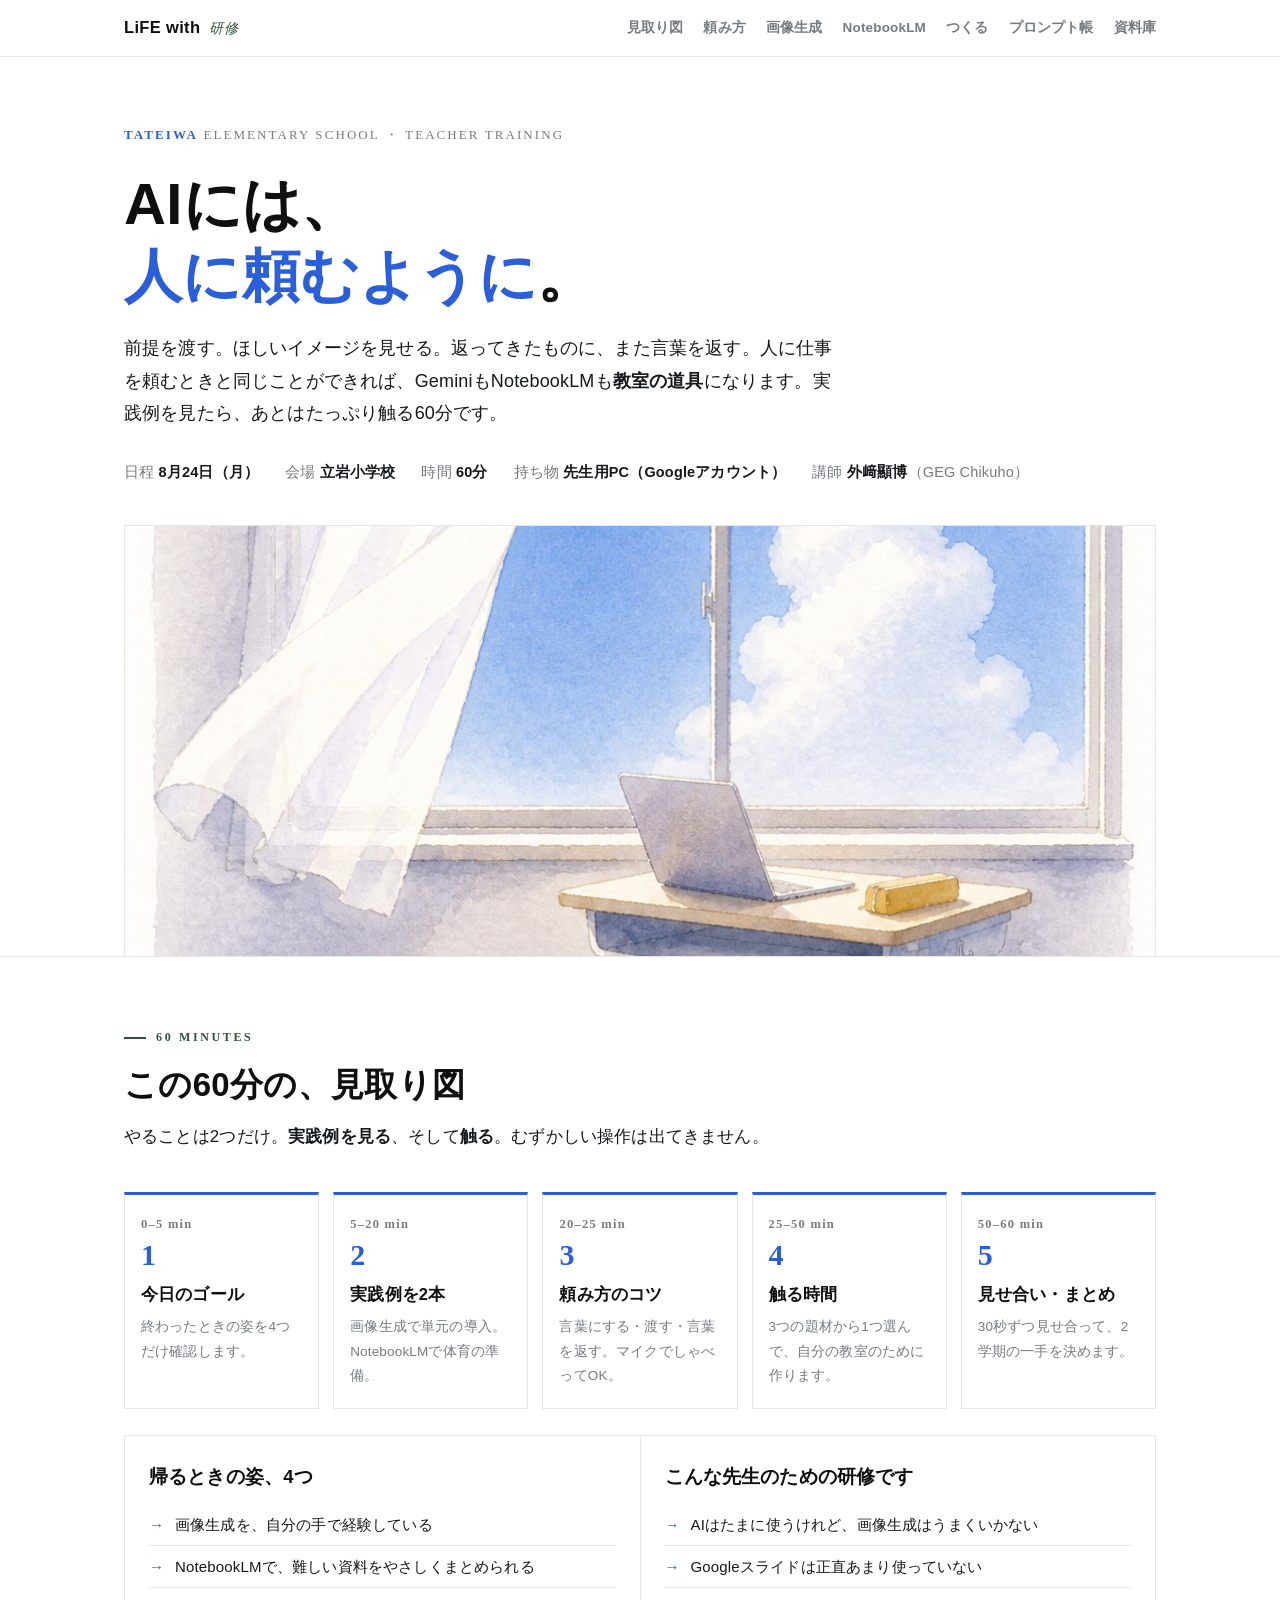
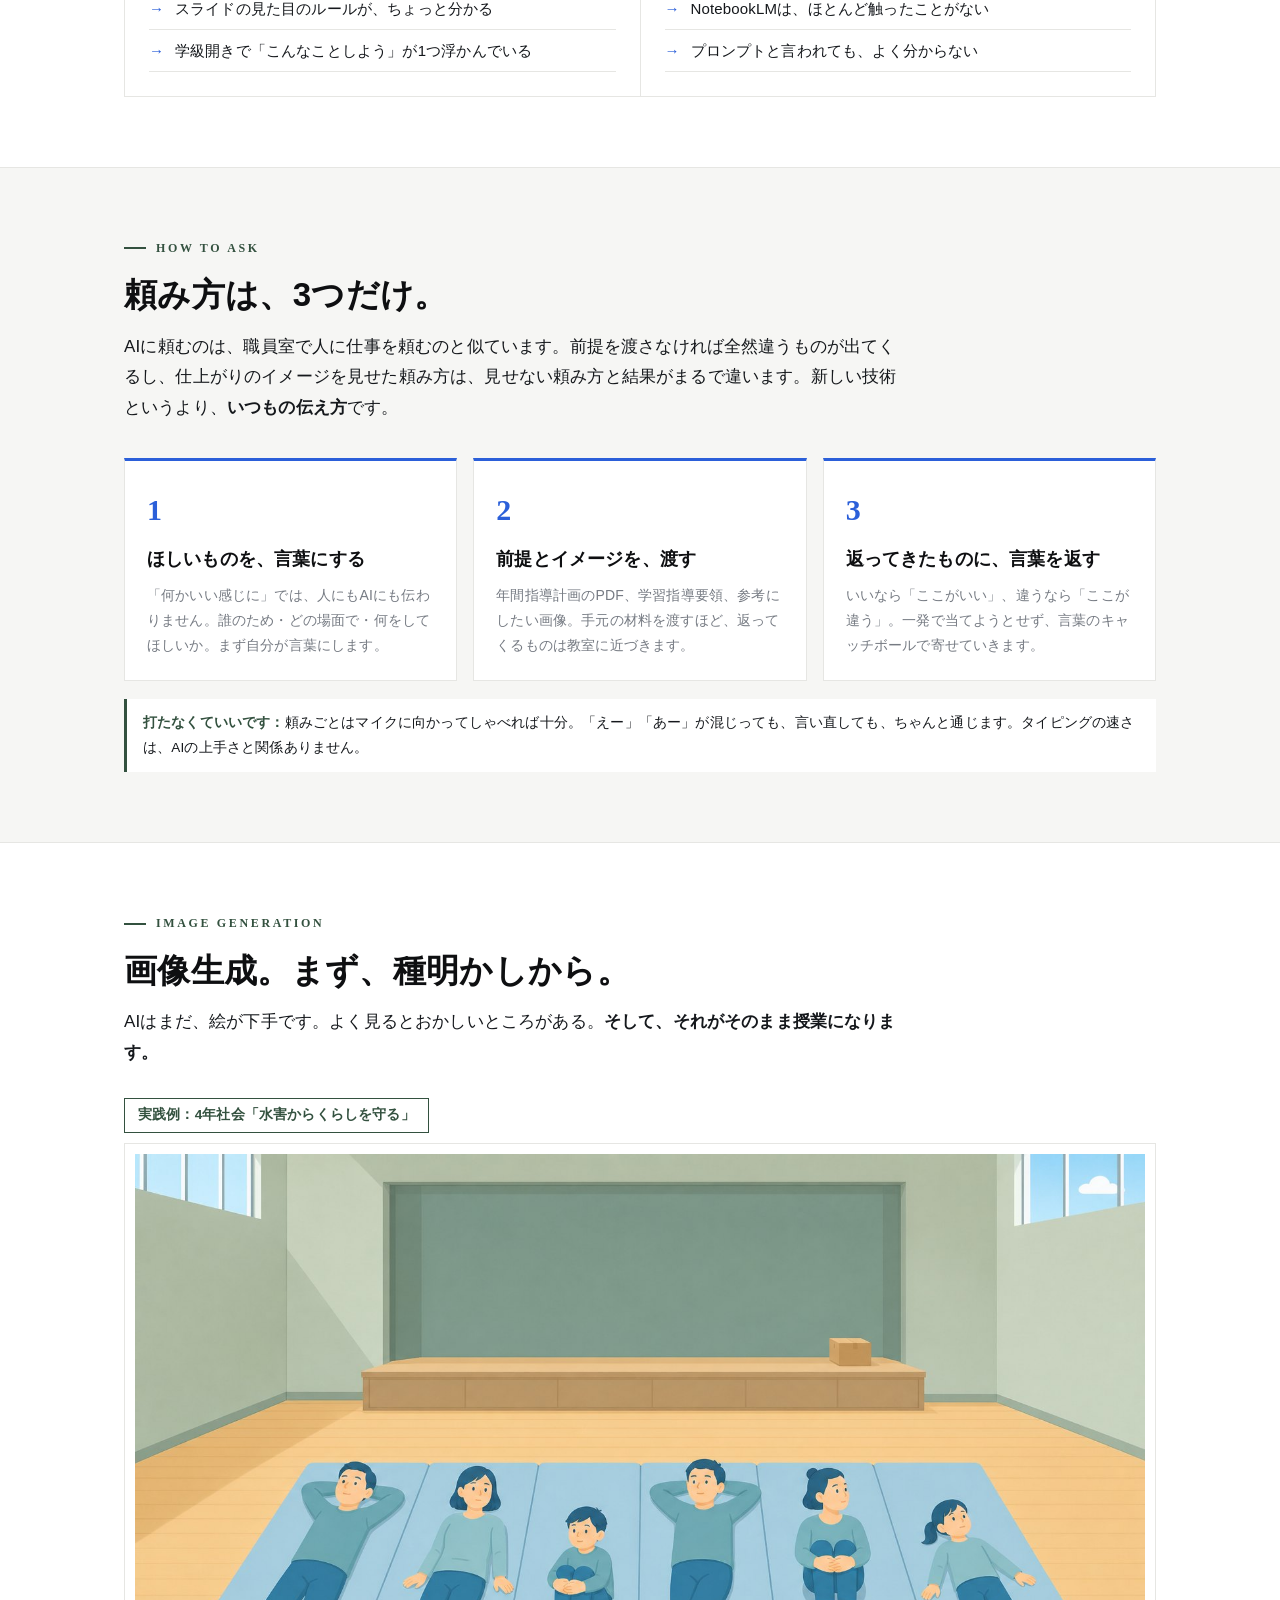
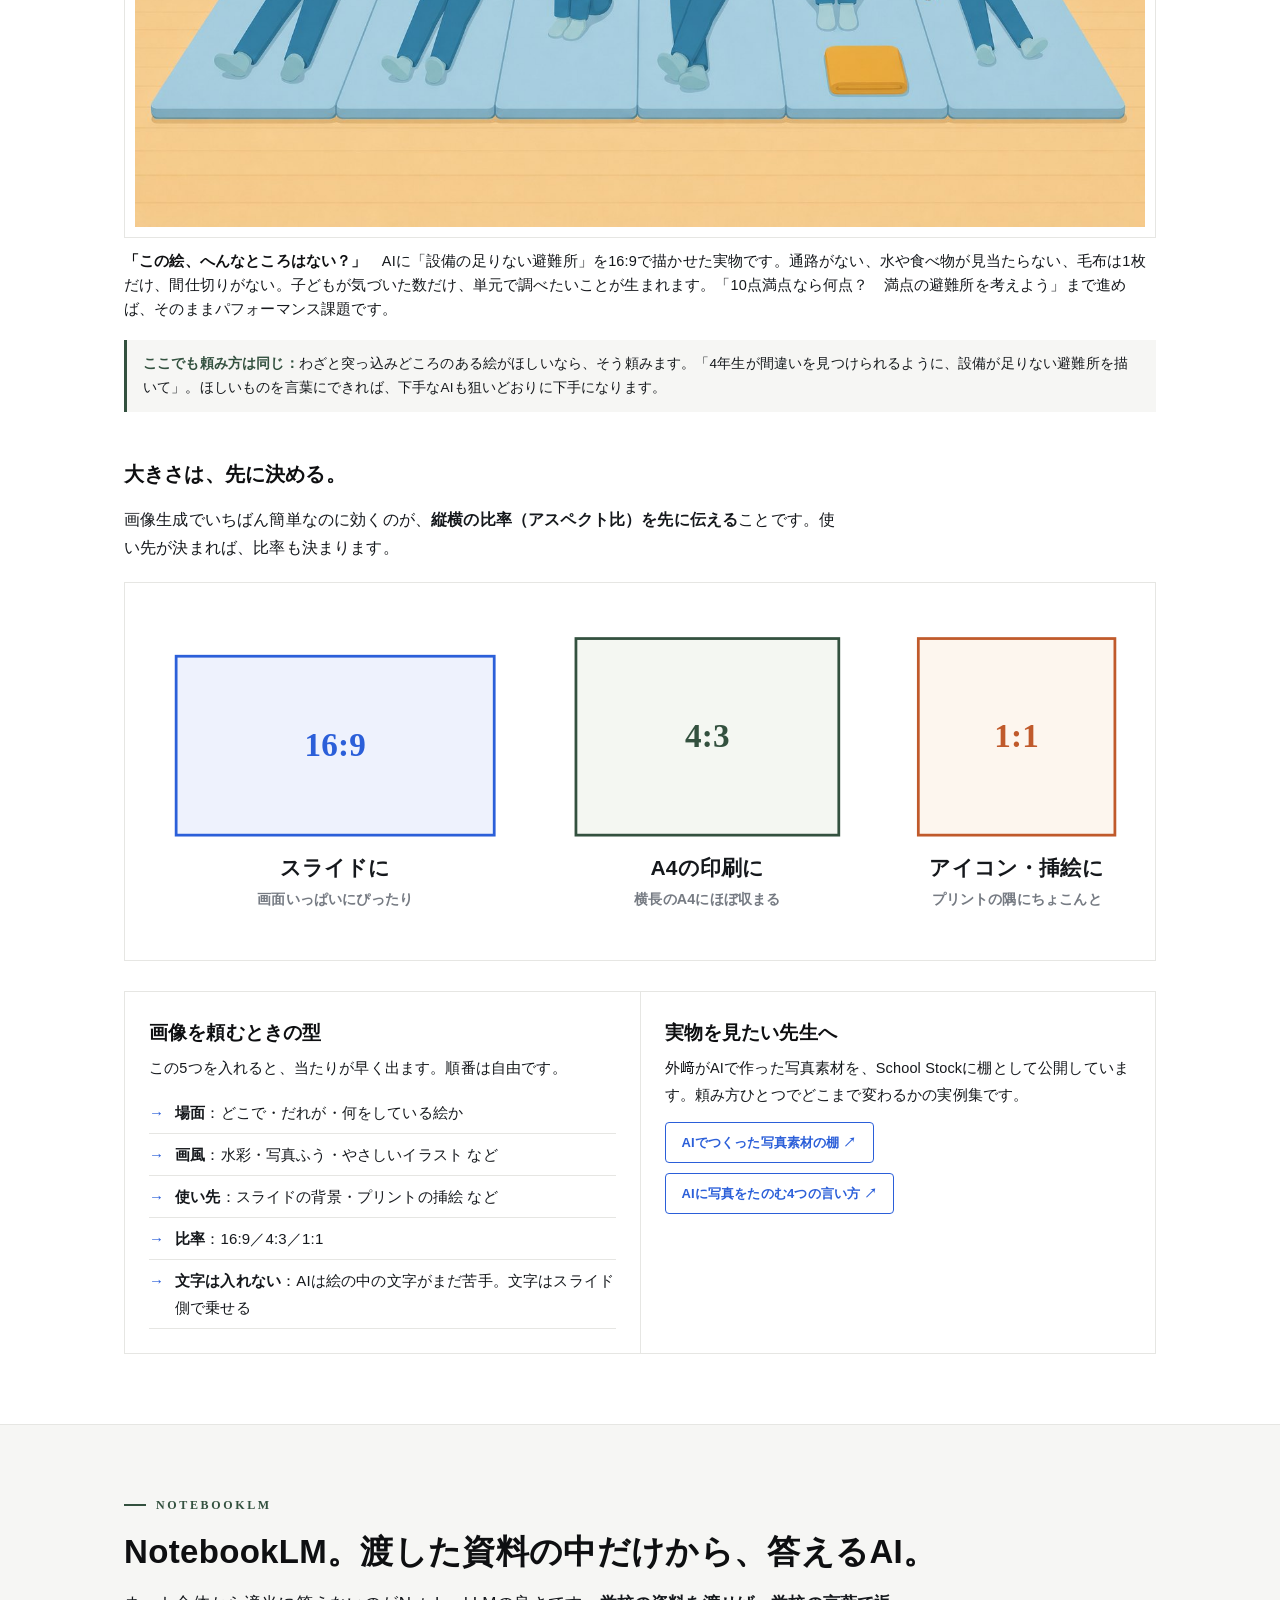
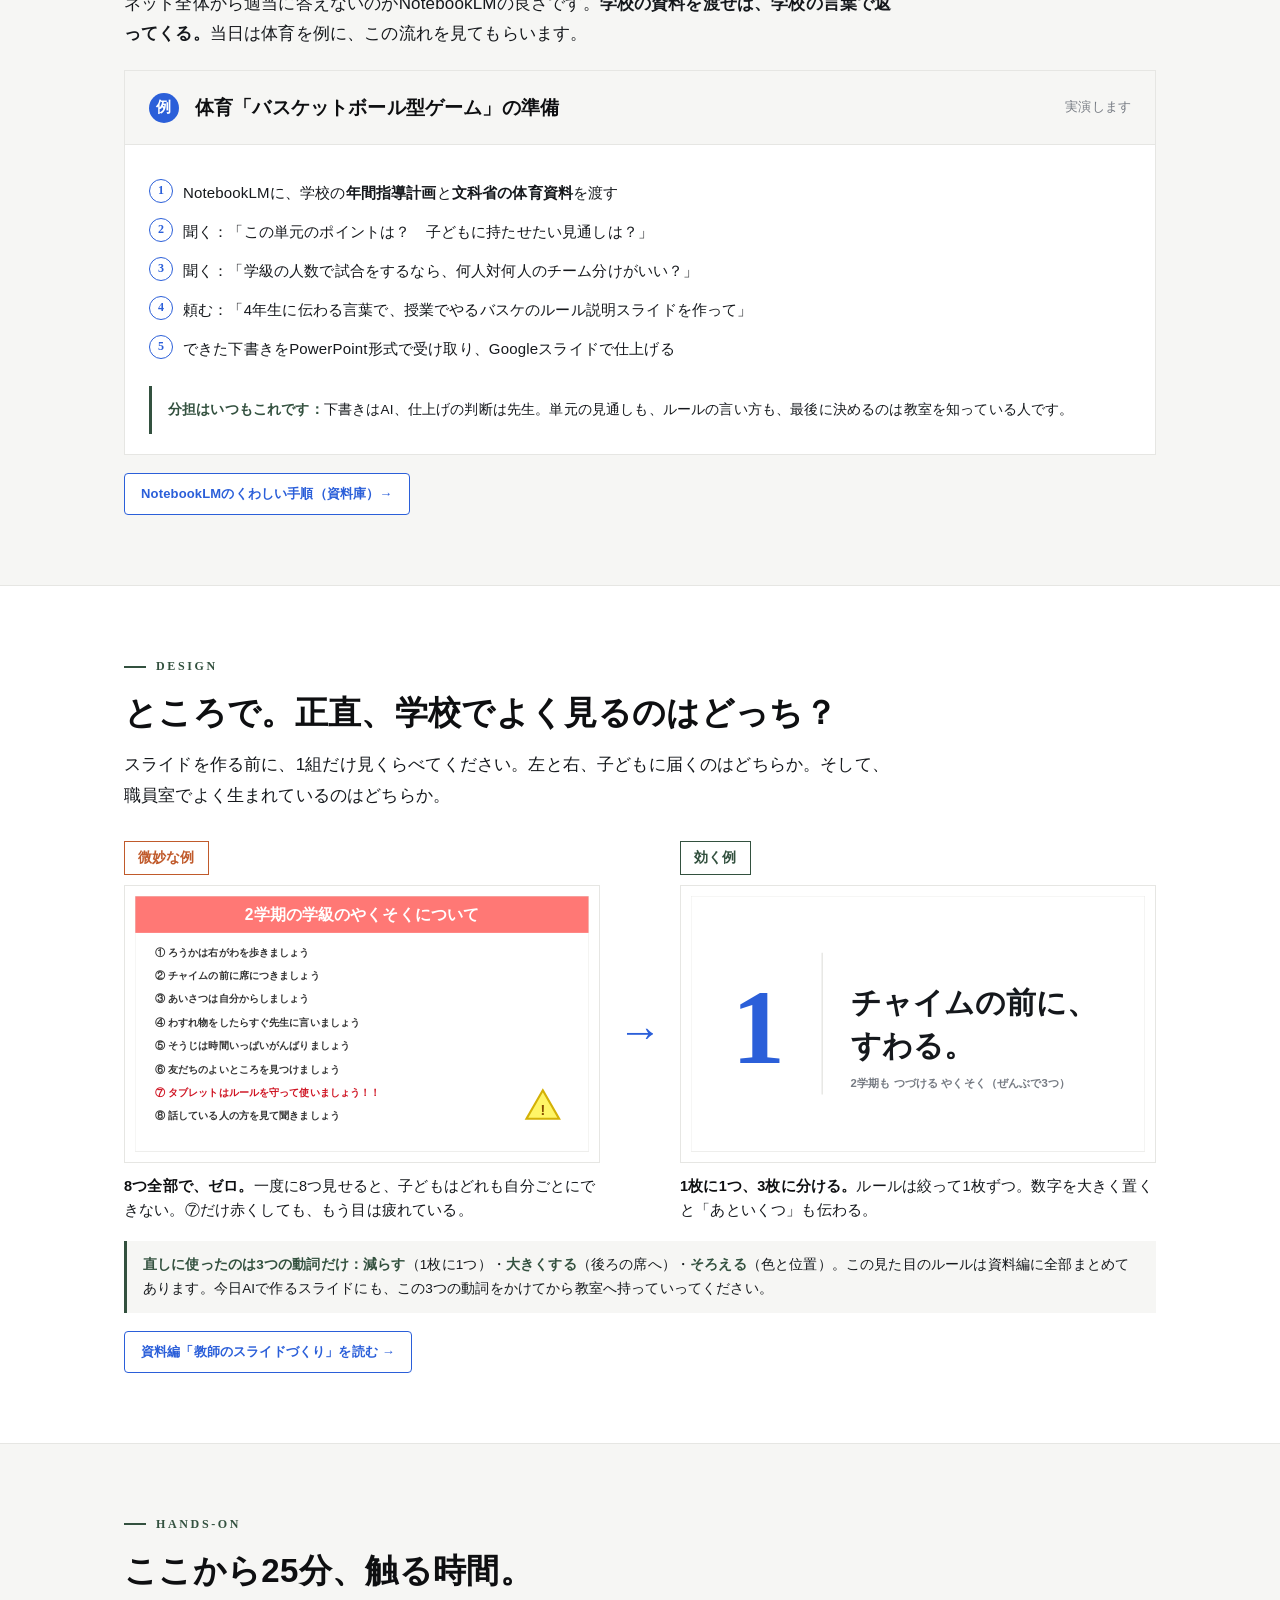
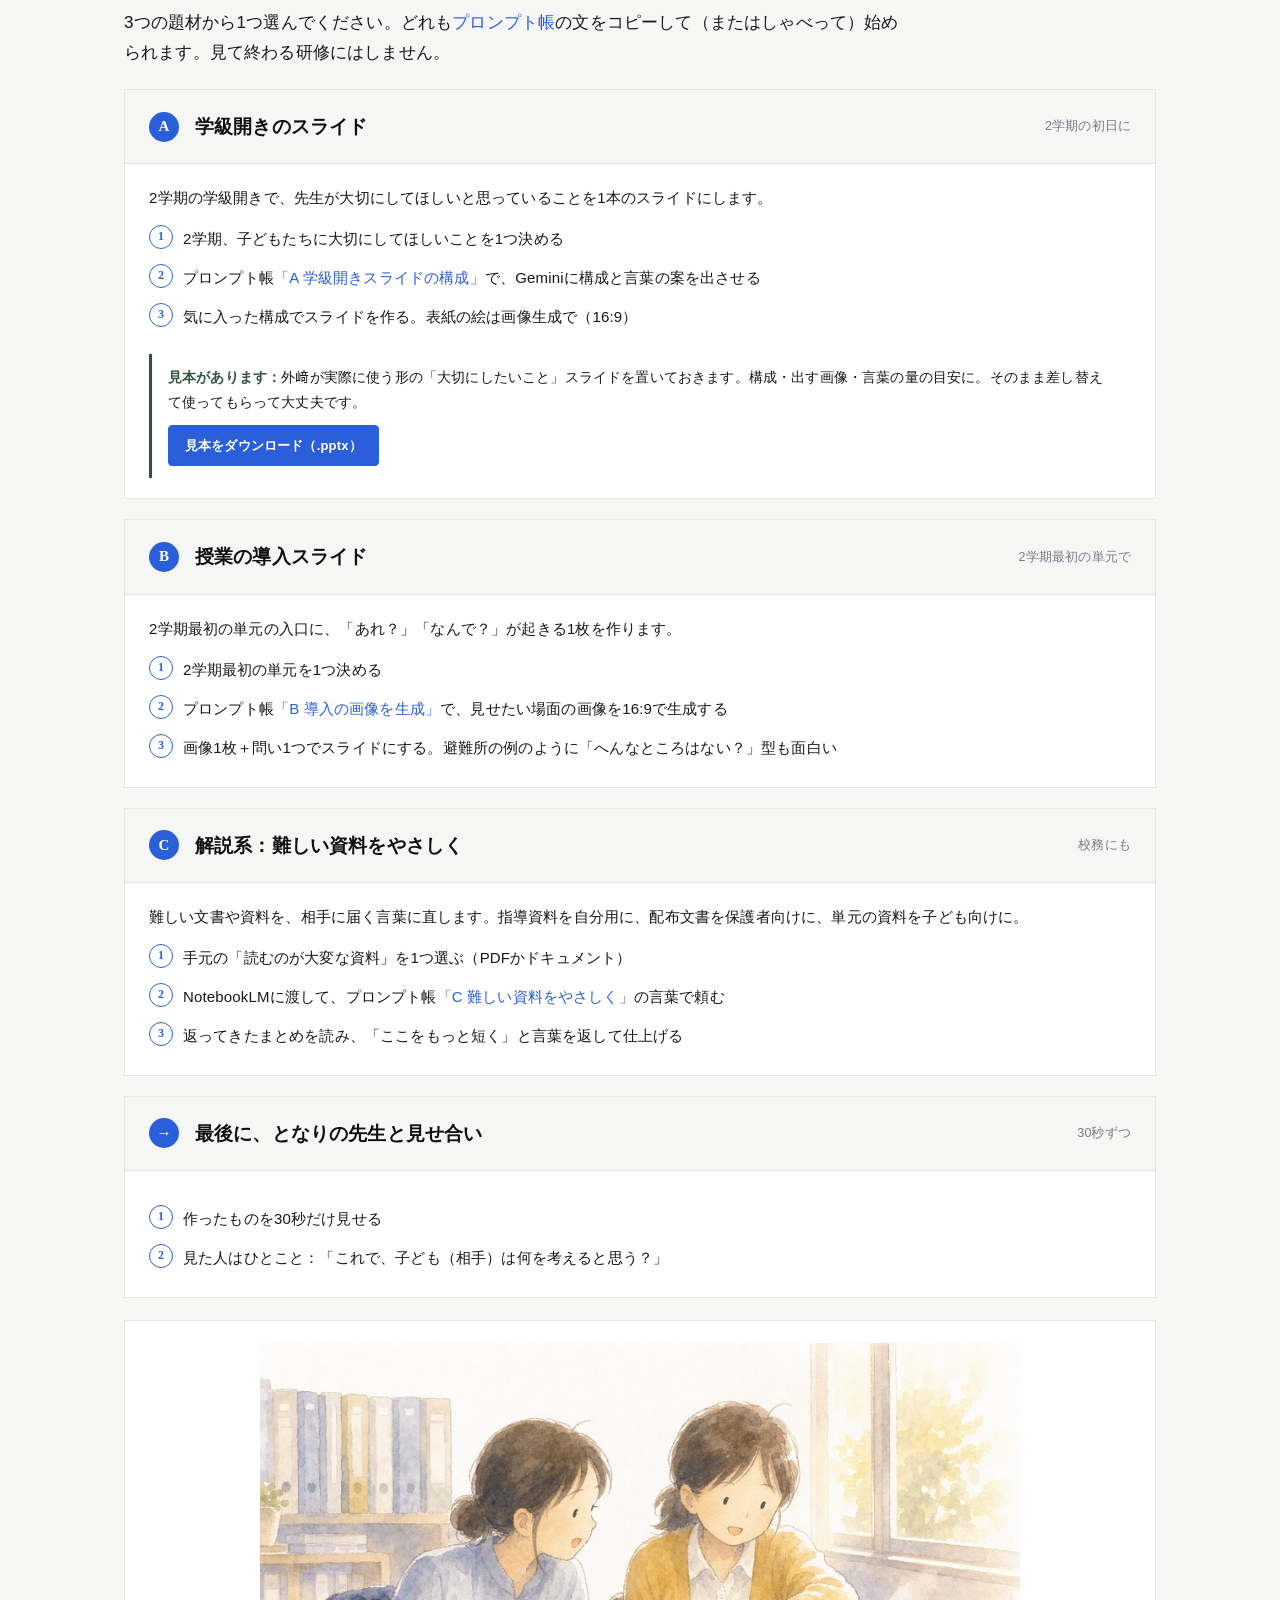
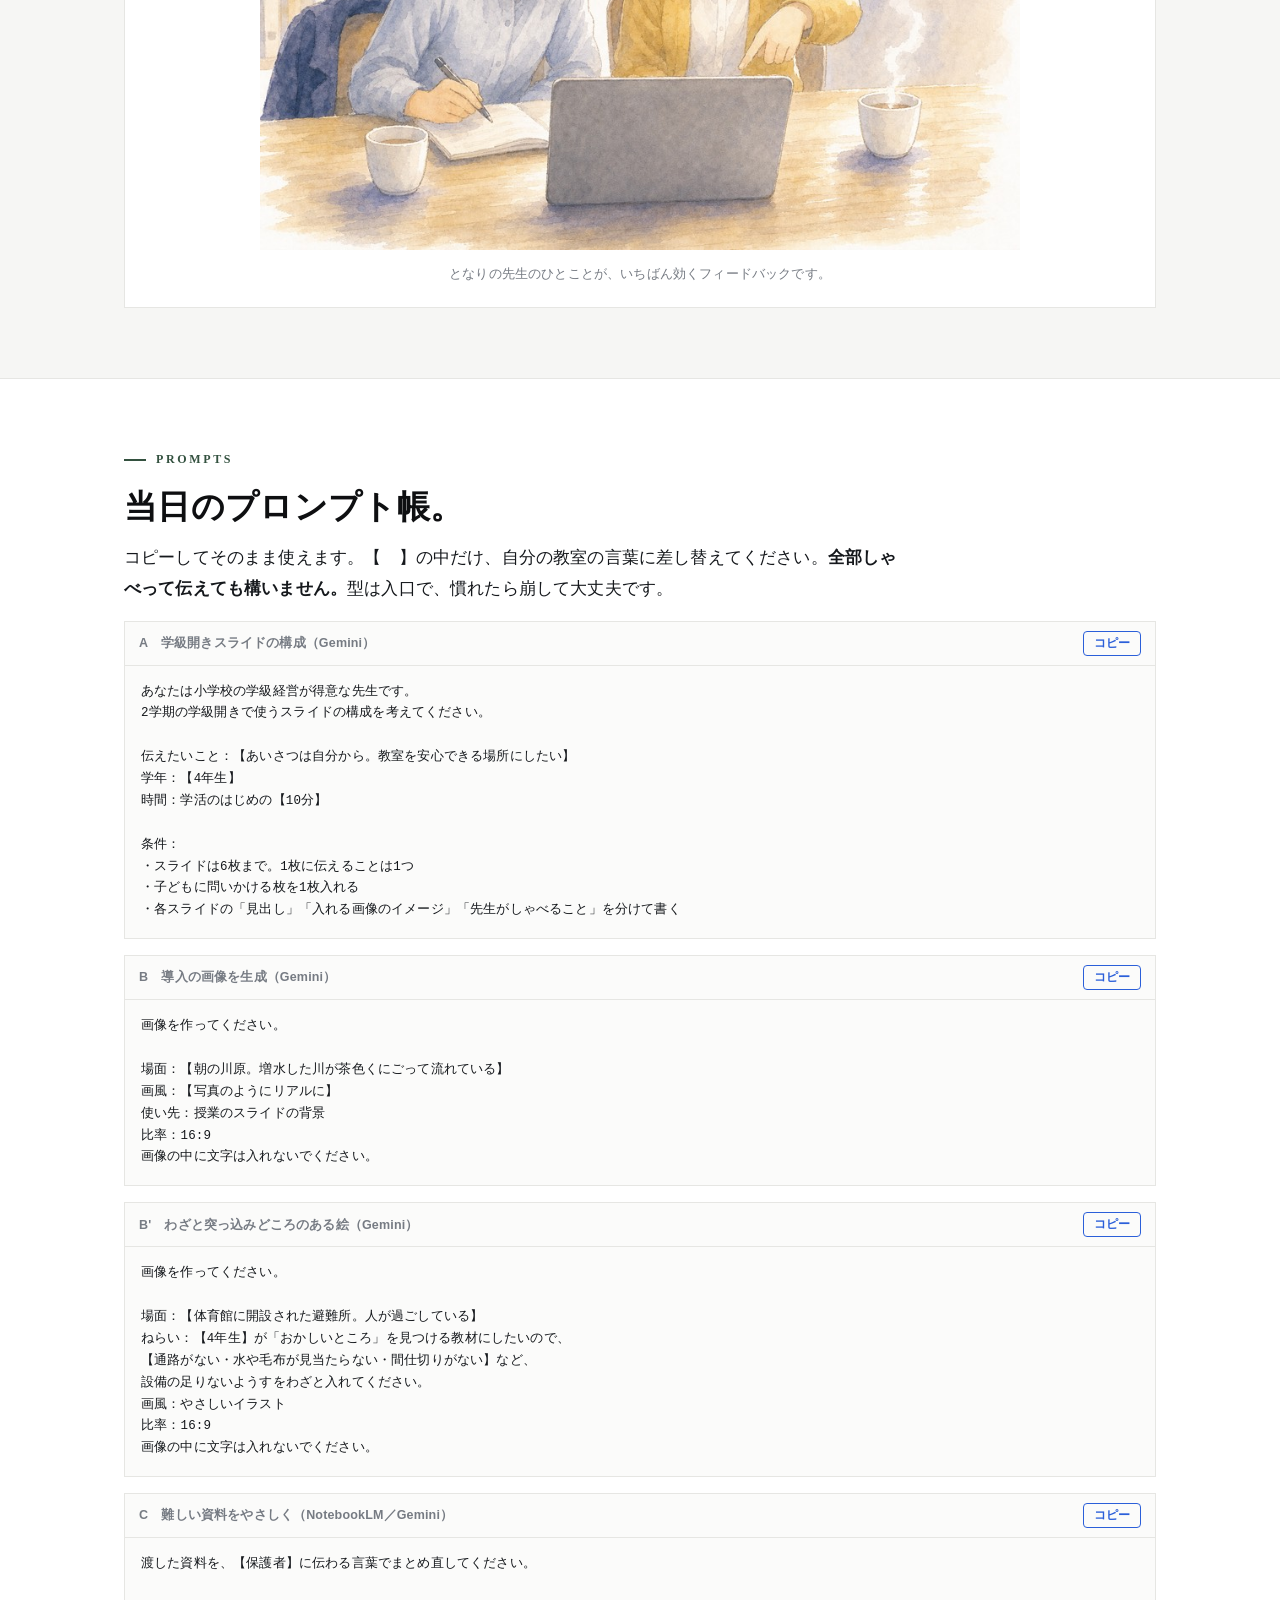
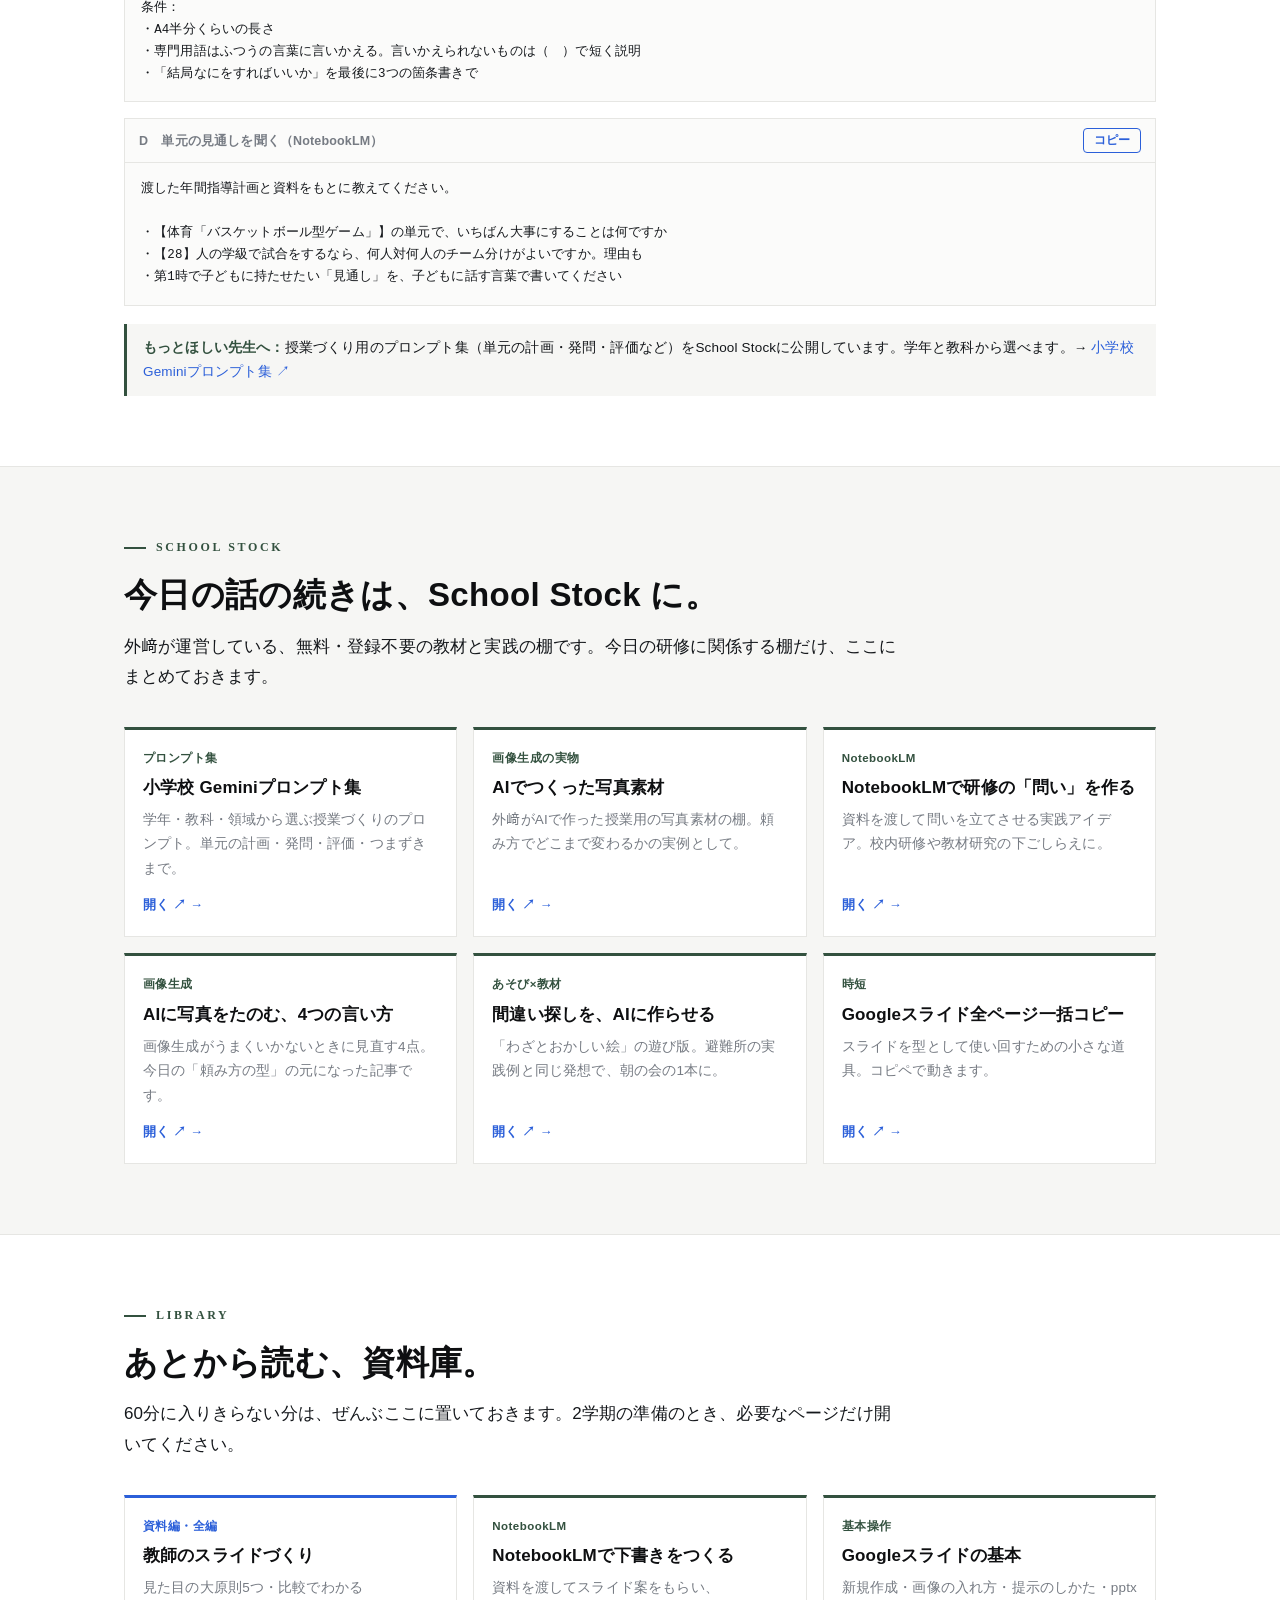
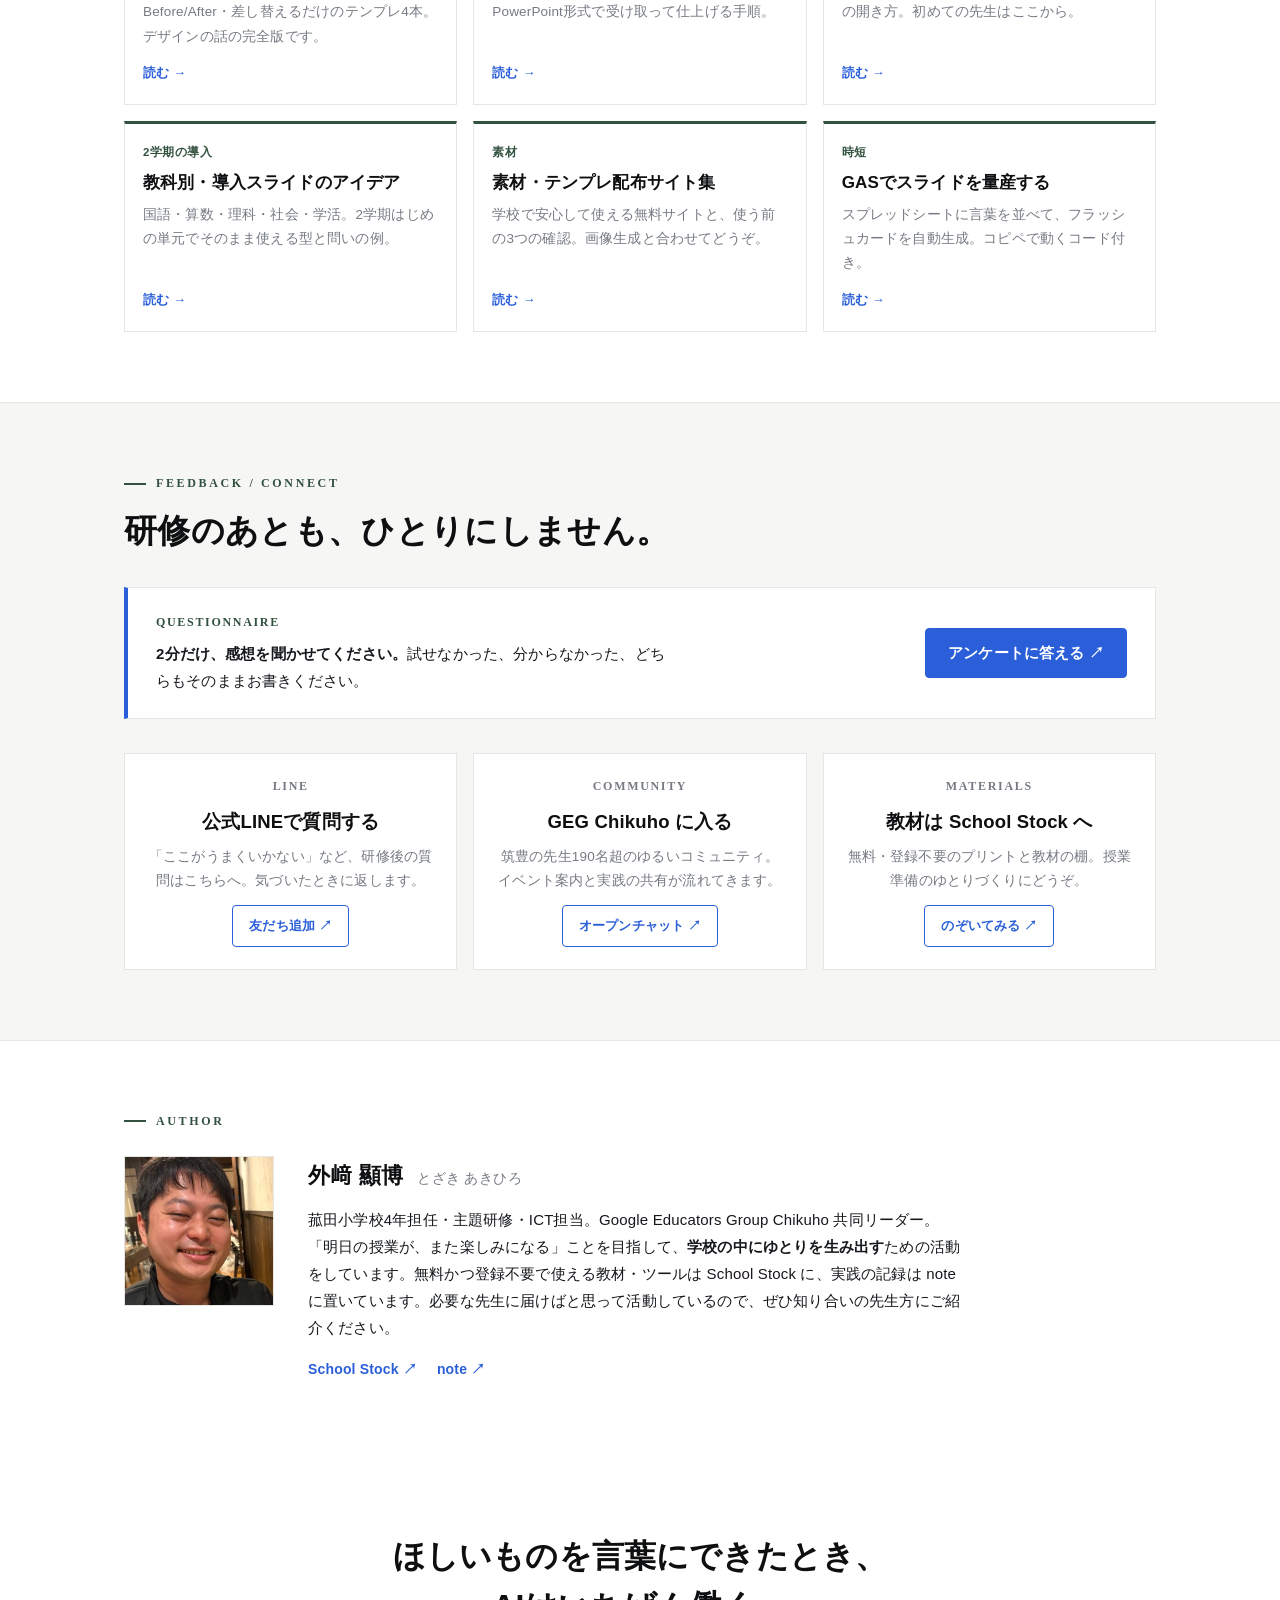
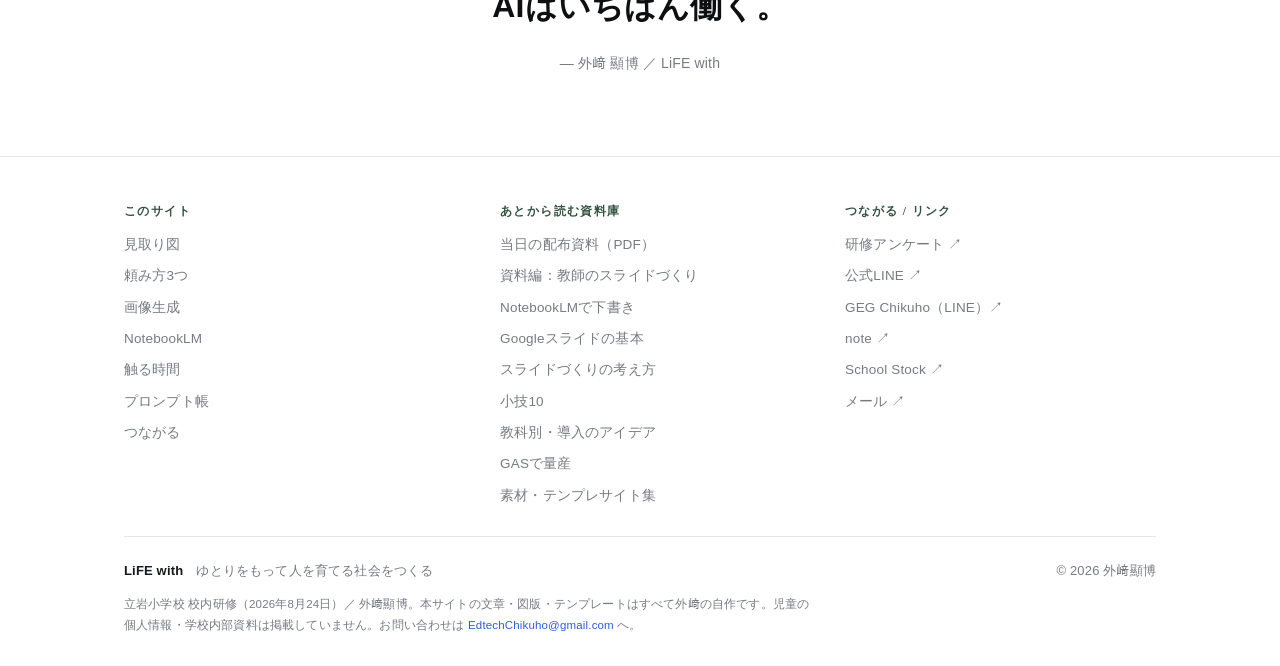
==== commit 6e24cf2b: "8/24研修版に全面改訂：AIには人に頼むように（画像生成・NotebookLM・プロンプト帳・配布資料A4×10p・投影スライド。旧スライドづくり本編はslides/へ温存） Co-Authored" ====
--- a/index.html
+++ b/index.html
@@ -3,8 +3,8 @@
 <head>
 <meta charset="utf-8">
 <meta name="viewport" content="width=device-width, initial-scale=1">
-<title>スライドづくりは、授業づくり。｜立岩小学校 校内研修</title>
-<meta name="description" content="立岩小学校 校内研修（60分）。教師のスライドづくり。デザインの大原則・文言を差し替えるだけで使えるテンプレート・GASとNotebookLMでの時短まで。外﨑顯博 / LiFE with">
+<title>AIには、人に頼むように。｜立岩小学校 校内研修</title>
+<meta name="description" content="立岩小学校 校内研修（8月24日・60分）。GeminiとNotebookLMの実践例を見て、あとはたっぷり触る。画像生成・学級開きスライド・難しい資料の解説まで。外﨑顯博 / LiFE with">
 <script>document.documentElement.className += ' js';</script>
 <link rel="stylesheet" href="styles.css">
 </head>
@@ -16,11 +16,11 @@
     <div class="brand">LiFE with<span class="with">研修</span></div>
     <nav class="nav">
       <a href="#flow">見取り図</a>
-      <a href="#kangae">考え方</a>
-      <a href="#gensoku">大原則</a>
-      <a href="#template">テンプレ</a>
+      <a href="#tanomikata">頼み方</a>
+      <a href="#gazo">画像生成</a>
+      <a href="#notebooklm">NotebookLM</a>
       <a href="#handson">つくる</a>
-      <a href="#jikan">時短</a>
+      <a href="#prompt">プロンプト帳</a>
       <a href="#shiryo">資料庫</a>
     </nav>
   </div>
@@ -30,15 +30,16 @@
 <div class="hero">
   <div class="wrap">
     <div class="kicker"><b>Tateiwa</b> Elementary School ・ Teacher Training</div>
-    <h1>スライドづくりは、<br><span class="hl">授業づくり</span>。</h1>
-    <p class="tagsub">めざすのは、きれいなスライドではなく、<b>子どもの頭が動き出すスライド</b>。文言を差し替えるだけで2学期から使えるテンプレートといっしょに、持ち帰ってください。</p>
+    <h1>AIには、<br><span class="hl">人に頼むように</span>。</h1>
+    <p class="tagsub">前提を渡す。ほしいイメージを見せる。返ってきたものに、また言葉を返す。人に仕事を頼むときと同じことができれば、GeminiもNotebookLMも<b>教室の道具</b>になります。実践例を見たら、あとはたっぷり触る60分です。</p>
     <div class="meta">
+      <span>日程 <b>8月24日（月）</b></span>
       <span>会場 <b>立岩小学校</b></span>
       <span>時間 <b>60分</b></span>
       <span>持ち物 <b>先生用PC（Googleアカウント）</b></span>
       <span>講師 <b>外﨑顯博</b>（GEG Chikuho）</span>
     </div>
-    <div class="hero-illust"><img src="assets/hero_classroom.jpg" alt="導入スライドの月の写真に、子どもたちが身を乗り出す教室の水彩イラスト"></div>
+    <div class="hero-illust"><img src="assets/hero_ai_madobe.jpg" alt="夏空の見える教室の窓辺に、ノートPCを開いた学校机が置かれた水彩イラスト"></div>
   </div>
 </div>
 
@@ -47,143 +48,179 @@
   <div class="wrap reveal">
     <div class="eyebrow">60 minutes</div>
     <h2>この60分の、見取り図</h2>
-    <p class="lead">前半は「考え方」、後半は「手を動かす」。むずかしい操作は出てきません。最後に、つくる時間そのものを減らす道具を2つ紹介します。</p>
+    <p class="lead">やることは2つだけ。<b>実践例を見る</b>、そして<b>触る</b>。むずかしい操作は出てきません。</p>
     <div class="flow">
       <div class="step">
-        <div class="t">0–10 min</div><div class="n">1</div>
-        <h3>スライドは誰のため？</h3>
-        <p>見た目の前に、考え方から。微妙な例と良い例を見くらべます。</p>
+        <div class="t">0–5 min</div><div class="n">1</div>
+        <h3>今日のゴール</h3>
+        <p>終わったときの姿を4つだけ確認します。</p>
       </div>
       <div class="step">
-        <div class="t">10–25 min</div><div class="n">2</div>
-        <h3>教室で効く大原則5つ</h3>
-        <p>1枚に1つ・大きく少なく・そろえる・色は3つ・飾らない勇気。</p>
+        <div class="t">5–20 min</div><div class="n">2</div>
+        <h3>実践例を2本</h3>
+        <p>画像生成で単元の導入。NotebookLMで体育の準備。</p>
       </div>
       <div class="step">
-        <div class="t">25–35 min</div><div class="n">3</div>
-        <h3>2学期の使いどころ</h3>
-        <p>単元の導入と、学級のルールの提示。この2場面に絞ります。</p>
+        <div class="t">20–25 min</div><div class="n">3</div>
+        <h3>頼み方のコツ</h3>
+        <p>言葉にする・渡す・言葉を返す。マイクでしゃべってOK。</p>
       </div>
       <div class="step">
-        <div class="t">35–50 min</div><div class="n">4</div>
-        <h3>テンプレで1本つくる</h3>
-        <p>文言を差し替えるだけ。自分の学年・教科で1本仕上げます。</p>
+        <div class="t">25–50 min</div><div class="n">4</div>
+        <h3>触る時間</h3>
+        <p>3つの題材から1つ選んで、自分の教室のために作ります。</p>
       </div>
       <div class="step">
         <div class="t">50–60 min</div><div class="n">5</div>
-        <h3>つくる時間を減らす</h3>
-        <p>GASとNotebookLM。くわしくは資料庫を後からどうぞ。</p>
-      </div>
-    </div>
-  </div>
-</section>
-
-<!-- ===== 考え方 ===== -->
-<section id="kangae" class="band">
-  <div class="wrap reveal">
-    <div class="eyebrow">Philosophy</div>
-    <h2>まず、考え方から。<br>スライドは「見せ物」ではなく「授業の道具」です。</h2>
-    <p class="lead">かっこいいスライドを作る力より、<b>この1枚で子どもの頭に何が起きてほしいか</b>を決める力のほうが、ずっと授業を変えます。つくる前に、3つだけ自分に聞いてみてください。</p>
+        <h3>見せ合い・まとめ</h3>
+        <p>30秒ずつ見せ合って、2学期の一手を決めます。</p>
+      </div>
+    </div>
+    <div class="grid c2" style="margin-top:26px">
+      <div class="cell">
+        <h3>帰るときの姿、4つ</h3>
+        <ul class="uses">
+          <li>画像生成を、自分の手で経験している</li>
+          <li>NotebookLMで、難しい資料をやさしくまとめられる</li>
+          <li>スライドの見た目のルールが、ちょっと分かる</li>
+          <li>学級開きで「こんなことしよう」が1つ浮かんでいる</li>
+        </ul>
+      </div>
+      <div class="cell">
+        <h3>こんな先生のための研修です</h3>
+        <ul class="uses">
+          <li>AIはたまに使うけれど、画像生成はうまくいかない</li>
+          <li>Googleスライドは正直あまり使っていない</li>
+          <li>NotebookLMは、ほとんど触ったことがない</li>
+          <li>プロンプトと言われても、よく分からない</li>
+        </ul>
+      </div>
+    </div>
+  </div>
+</section>
+
+<!-- ===== 頼み方 ===== -->
+<section id="tanomikata" class="band">
+  <div class="wrap reveal">
+    <div class="eyebrow">How to ask</div>
+    <h2>頼み方は、3つだけ。</h2>
+    <p class="lead">AIに頼むのは、職員室で人に仕事を頼むのと似ています。前提を渡さなければ全然違うものが出てくるし、仕上がりのイメージを見せた頼み方は、見せない頼み方と結果がまるで違います。新しい技術というより、<b>いつもの伝え方</b>です。</p>
     <div class="promise">
       <div class="p">
         <div class="n">1</div>
-        <h3>誰が見る？</h3>
-        <p>教室のいちばん後ろの席の子です。その子に読める字の大きさが、そのクラスの最小サイズになります。</p>
+        <h3>ほしいものを、言葉にする</h3>
+        <p>「何かいい感じに」では、人にもAIにも伝わりません。誰のため・どの場面で・何をしてほしいか。まず自分が言葉にします。</p>
       </div>
       <div class="p">
         <div class="n">2</div>
-        <h3>どの場面で使う？</h3>
-        <p>説明・指示・発問のどれかをはっきりさせます。1枚に全部を入れると、どれも伝わらなくなります。</p>
+        <h3>前提とイメージを、渡す</h3>
+        <p>年間指導計画のPDF、学習指導要領、参考にしたい画像。手元の材料を渡すほど、返ってくるものは教室に近づきます。</p>
       </div>
       <div class="p">
         <div class="n">3</div>
-        <h3>見たあと、何をしてほしい？</h3>
-        <p>考える・話す・動く。子どもの次の動きが決まっていない1枚は、なくても授業が進みます。</p>
-      </div>
-    </div>
-    <div class="tip"><b>言いかえると：</b>しゃべることまでスライドに全部書かない、ということです。文字を読ませながら話を聞かせると、子どもはどちらも半分しか受け取れません。見せるものは見せる、話すことは話す。役割分担が基本です。</div>
-  </div>
-</section>
-
-<!-- ===== 大原則5 ＋ 比較 ===== -->
-<section id="gensoku">
-  <div class="wrap reveal">
-    <div class="eyebrow">5 Principles</div>
-    <h2>教室で効く、見た目の大原則5つ</h2>
-    <p class="lead">デザインのセンスの話ではありません。どれも「そうすると子どもに届くから」という理由つきの、まねすれば効くルールです。</p>
-    <div class="gensoku">
-      <div class="g"><div class="n">1</div><h3>1枚に1つ</h3><p>1スライド1メッセージ。言いたいことが2つあるなら、2枚に分ける。</p></div>
-      <div class="g"><div class="n">2</div><h3>大きく、少なく</h3><p>目安は28pt以上・1枚6行まで。後ろの席に届かない字は、ない字と同じ。</p></div>
-      <div class="g"><div class="n">3</div><h3>そろえる</h3><p>位置・フォント・字の大きさをそろえる。そろえるだけで「読みやすい」が生まれる。</p></div>
-      <div class="g"><div class="n">4</div><h3>色は3つまで</h3><p>地の色・文字の色・強調の色。強調は1枚に1か所だけ効く。</p></div>
-      <div class="g"><div class="n">5</div><h3>飾らない勇気</h3><p>内容と関係のないイラスト・アニメは、子どもの注意を持っていく。迷ったら消す。</p></div>
-    </div>
-    <p class="lead" style="font-size:14px; color:var(--sub); margin-top:18px">根拠が気になる先生へ：認知心理学者メイヤーの「マルチメディア学習」の研究がもとになっています。くわしくは資料庫「<a href="guide/kangaekata.html">スライドづくりの考え方</a>」へ。</p>
-  </div>
-</section>
-
-<!-- ===== Before/After ===== -->
-<section class="band">
-  <div class="wrap reveal">
-    <div class="eyebrow">Before / After</div>
-    <h2>くらべると、一目でわかる。</h2>
-    <p class="lead">左が「がんばって作ったけれど微妙」な例、右が同じ場面の「効く」例です。どちらも6年理科「月と太陽」の導入の1枚目だとして見てください。</p>
-
-    <div class="slidecmp">
+        <h3>返ってきたものに、言葉を返す</h3>
+        <p>いいなら「ここがいい」、違うなら「ここが違う」。一発で当てようとせず、言葉のキャッチボールで寄せていきます。</p>
+      </div>
+    </div>
+    <div class="tip"><b>打たなくていいです：</b>頼みごとはマイクに向かってしゃべれば十分。「えー」「あー」が混じっても、言い直しても、ちゃんと通じます。タイピングの速さは、AIの上手さと関係ありません。</div>
+  </div>
+</section>
+
+<!-- ===== 画像生成 ===== -->
+<section id="gazo">
+  <div class="wrap reveal">
+    <div class="eyebrow">Image generation</div>
+    <h2>画像生成。まず、種明かしから。</h2>
+    <p class="lead">AIはまだ、絵が下手です。よく見るとおかしいところがある。<b>そして、それがそのまま授業になります。</b></p>
+
+    <div class="slidecmp" style="grid-template-columns:1fr">
       <figure class="spanel">
-        <span class="s-tag bad">微妙な例</span>
+        <span class="s-tag ok">実践例：4年社会「水害からくらしを守る」</span>
         <div class="frame">
-          <svg viewBox="0 0 640 360" role="img" aria-label="文字がぎっしり詰まったスライドの例">
-            <rect x="0" y="0" width="640" height="360" fill="#fffbe6"/>
-            <text x="20" y="34" font-size="21" font-weight="bold" fill="#d4380d" class="d-label">2学期 理科「月と太陽」の学習について</text>
-            <line x1="20" y1="44" x2="430" y2="44" stroke="#d4380d" stroke-width="2"/>
-            <g font-size="15" fill="#333333" class="d-label" font-weight="normal">
-              <text x="24" y="76">・今日から2学期の理科の学習を始めます。</text>
-              <text x="24" y="104">・2学期は「月と太陽」について学習します。</text>
-              <text x="24" y="132" fill="#1d39c4">・月は太陽の光を反射してかがやいています。</text>
-              <text x="24" y="160">・月の形が日によって変わって見えるのはなぜか</text>
-              <text x="24" y="188">  考えていきましょう。</text>
-              <text x="24" y="216" fill="#389e0d">・観察は同じ時刻・同じ場所でおこないましょう。</text>
-              <text x="24" y="244" fill="#722ed1">・気づいたことをノートに書きましょう。</text>
-              <text x="24" y="272" fill="#c41d7f">・夜の観察はおうちの人といっしょに！</text>
-              <text x="24" y="300">・それでは、学習を始めましょう。</text>
-            </g>
-            <g transform="translate(545,275)">
-              <circle cx="0" cy="0" r="38" fill="#ffd666" stroke="#fa8c16" stroke-width="3"/>
-              <circle cx="-12" cy="-8" r="4" fill="#5c3200"/><circle cx="12" cy="-8" r="4" fill="#5c3200"/>
-              <path d="M -14 10 Q 0 24 14 10" stroke="#5c3200" stroke-width="3" fill="none"/>
-              <g stroke="#fa8c16" stroke-width="3"><line x1="-52" y1="0" x2="-42" y2="0"/><line x1="42" y1="0" x2="52" y2="0"/><line x1="0" y1="-52" x2="0" y2="-42"/><line x1="-37" y1="-37" x2="-30" y2="-30"/><line x1="37" y1="-37" x2="30" y2="-30"/></g>
-            </g>
-            <g transform="translate(480,80)">
-              <path d="M 0 -30 L 9 -9 L 31 -9 L 14 4 L 21 26 L 0 13 L -21 26 L -14 4 L -31 -9 L -9 -9 Z" fill="#ffec3d" stroke="#d4b106" stroke-width="2"/>
-            </g>
-            <rect x="0" y="0" width="640" height="360" fill="none" stroke="#e6e6e3"/>
-          </svg>
+          <img src="assets/hinanjo_demo.jpg" alt="AIに描かせた避難所のイラスト。マットがすきまなく並び、水や毛布や間仕切りが見当たらない体育館" style="display:block; width:100%">
         </div>
-        <figcaption><b>読む1枚。</b>9行・4色・関係のない太陽のキャラクター。読み終わるまで先生の声は届かず、後ろの席には字が小さい。</figcaption>
+        <figcaption><b>「この絵、へんなところはない？」</b>　AIに「設備の足りない避難所」を16:9で描かせた実物です。通路がない、水や食べ物が見当たらない、毛布は1枚だけ、間仕切りがない。子どもが気づいた数だけ、単元で調べたいことが生まれます。「10点満点なら何点？　満点の避難所を考えよう」まで進めば、そのままパフォーマンス課題です。</figcaption>
       </figure>
-      <div class="s-arrow">&rarr;</div>
-      <figure class="spanel">
-        <span class="s-tag ok">効く例</span>
-        <div class="frame">
-          <svg viewBox="0 0 640 360" role="img" aria-label="月の写真と問いだけのスライドの例">
-            <rect x="0" y="0" width="640" height="360" fill="#1c2a4a"/>
-            <circle cx="200" cy="180" r="105" fill="#f2e9c9"/>
-            <circle cx="165" cy="150" r="18" fill="#e0d5ae" opacity="0.8"/>
-            <circle cx="230" cy="205" r="26" fill="#e0d5ae" opacity="0.7"/>
-            <circle cx="185" cy="225" r="12" fill="#e0d5ae" opacity="0.8"/>
-            <circle cx="245" cy="140" r="10" fill="#e0d5ae" opacity="0.6"/>
-            <g fill="#ffffff" class="d-label" font-weight="bold" text-anchor="start">
-              <text x="345" y="163" font-size="39">今夜の月は、</text>
-              <text x="345" y="220" font-size="39">どこに見える？</text>
-            </g>
-            <text x="345" y="264" font-size="16" fill="#9fb0d0" class="d-label">よそうを ノートに かこう</text>
-            <rect x="0" y="0" width="640" height="360" fill="none" stroke="#e6e6e3"/>
-          </svg>
-        </div>
-        <figcaption><b>考える1枚。</b>写真1枚と問い1つ。言いたいことはスライドに書かず、先生の声で。強調ゼロでも、月に目が集まる。</figcaption>
-      </figure>
-    </div>
+    </div>
+
+    <div class="tip"><b>ここでも頼み方は同じ：</b>わざと突っ込みどころのある絵がほしいなら、そう頼みます。「4年生が間違いを見つけられるように、設備が足りない避難所を描いて」。ほしいものを言葉にできれば、下手なAIも狙いどおりに下手になります。</div>
+
+    <h3 style="margin-top:44px; font-size:20px">大きさは、先に決める。</h3>
+    <p class="lead" style="font-size:15.5px">画像生成でいちばん簡単なのに効くのが、<b>縦横の比率（アスペクト比）を先に伝える</b>ことです。使い先が決まれば、比率も決まります。</p>
+    <div class="frame" style="border:1px solid var(--line); background:var(--paper); padding:18px; margin-top:20px">
+      <svg viewBox="0 0 900 300" role="img" aria-label="アスペクト比3種類の使い分け図。16対9はスライド、4対3はA4印刷、1対1はアイコンと挿絵">
+        <g>
+          <rect x="30" y="50" width="288" height="162" fill="#eef2fd" stroke="#2b5fd9" stroke-width="2.5"/>
+          <text x="174" y="140" font-size="30" fill="#2b5fd9" text-anchor="middle" class="d-mono" font-weight="bold">16:9</text>
+          <text x="174" y="248" font-size="19" fill="#15181c" text-anchor="middle" class="d-label">スライドに</text>
+          <text x="174" y="274" font-size="13" fill="#767b83" text-anchor="middle" class="d-label" font-weight="normal">画面いっぱいにぴったり</text>
+        </g>
+        <g>
+          <rect x="392" y="34" width="238" height="178" fill="#f4f7f2" stroke="#33513f" stroke-width="2.5"/>
+          <text x="511" y="132" font-size="30" fill="#33513f" text-anchor="middle" class="d-mono" font-weight="bold">4:3</text>
+          <text x="511" y="248" font-size="19" fill="#15181c" text-anchor="middle" class="d-label">A4の印刷に</text>
+          <text x="511" y="274" font-size="13" fill="#767b83" text-anchor="middle" class="d-label" font-weight="normal">横長のA4にほぼ収まる</text>
+        </g>
+        <g>
+          <rect x="702" y="34" width="178" height="178" fill="#fdf6ee" stroke="#c05a2b" stroke-width="2.5"/>
+          <text x="791" y="132" font-size="30" fill="#c05a2b" text-anchor="middle" class="d-mono" font-weight="bold">1:1</text>
+          <text x="791" y="248" font-size="19" fill="#15181c" text-anchor="middle" class="d-label">アイコン・挿絵に</text>
+          <text x="791" y="274" font-size="13" fill="#767b83" text-anchor="middle" class="d-label" font-weight="normal">プリントの隅にちょこんと</text>
+        </g>
+      </svg>
+    </div>
+
+    <div class="grid c2" style="margin-top:30px">
+      <div class="cell">
+        <h3>画像を頼むときの型</h3>
+        <p style="font-size:14.5px; color:var(--ink)">この5つを入れると、当たりが早く出ます。順番は自由です。</p>
+        <ul class="uses">
+          <li><b>場面</b>：どこで・だれが・何をしている絵か</li>
+          <li><b>画風</b>：水彩・写真ふう・やさしいイラスト など</li>
+          <li><b>使い先</b>：スライドの背景・プリントの挿絵 など</li>
+          <li><b>比率</b>：16:9／4:3／1:1</li>
+          <li><b>文字は入れない</b>：AIは絵の中の文字がまだ苦手。文字はスライド側で乗せる</li>
+        </ul>
+      </div>
+      <div class="cell">
+        <h3>実物を見たい先生へ</h3>
+        <p style="font-size:14.5px; color:var(--ink)">外﨑がAIで作った写真素材を、School Stockに棚として公開しています。頼み方ひとつでどこまで変わるかの実例集です。</p>
+        <p style="margin-top:14px"><a class="btn sm" href="https://a-tozak.github.io/School_Stock/sozai/photo/" target="_blank" rel="noopener">AIでつくった写真素材の棚 ↗</a></p>
+        <p style="margin-top:10px"><a class="btn sm" href="https://a-tozak.github.io/School_Stock/ideas/a/firefly-shashin.html" target="_blank" rel="noopener">AIに写真をたのむ4つの言い方 ↗</a></p>
+      </div>
+    </div>
+  </div>
+</section>
+
+<!-- ===== NotebookLM ===== -->
+<section id="notebooklm" class="band">
+  <div class="wrap reveal">
+    <div class="eyebrow">NotebookLM</div>
+    <h2>NotebookLM。渡した資料の中だけから、答えるAI。</h2>
+    <p class="lead">ネット全体から適当に答えないのがNotebookLMの良さです。<b>学校の資料を渡せば、学校の言葉で返ってくる。</b>当日は体育を例に、この流れを見てもらいます。</p>
+    <div class="menu">
+      <div class="head"><span class="badge">例</span><h3>体育「バスケットボール型ゲーム」の準備</h3><span class="lv">実演します</span></div>
+      <div class="body">
+        <ol class="steps">
+          <li>NotebookLMに、学校の<b>年間指導計画</b>と<b>文科省の体育資料</b>を渡す</li>
+          <li>聞く：「この単元のポイントは？　子どもに持たせたい見通しは？」</li>
+          <li>聞く：「学級の人数で試合をするなら、何人対何人のチーム分けがいい？」</li>
+          <li>頼む：「4年生に伝わる言葉で、授業でやるバスケのルール説明スライドを作って」</li>
+          <li>できた下書きをPowerPoint形式で受け取り、Googleスライドで仕上げる</li>
+        </ol>
+        <div class="tip"><b>分担はいつもこれです：</b>下書きはAI、仕上げの判断は先生。単元の見通しも、ルールの言い方も、最後に決めるのは教室を知っている人です。</div>
+      </div>
+    </div>
+    <p style="margin-top:18px"><a class="btn sm" href="guide/notebooklm.html">NotebookLMのくわしい手順（資料庫）→</a></p>
+  </div>
+</section>
+
+<!-- ===== どっちのスライド？ ===== -->
+<section id="design">
+  <div class="wrap reveal">
+    <div class="eyebrow">Design</div>
+    <h2>ところで。正直、学校でよく見るのはどっち？</h2>
+    <p class="lead">スライドを作る前に、1組だけ見くらべてください。左と右、子どもに届くのはどちらか。そして、職員室でよく生まれているのはどちらか。</p>
 
     <div class="slidecmp">
       <figure class="spanel">
@@ -228,193 +265,185 @@
             <rect x="0" y="0" width="640" height="360" fill="none" stroke="#e6e6e3"/>
           </svg>
         </div>
-        <figcaption><b>1枚に1つ、3枚に分ける。</b>ルールは3つに絞って1枚ずつ。数字を大きく置くと「あといくつ」も伝わる。読み上げず、子どもに読ませて確かめる。</figcaption>
+        <figcaption><b>1枚に1つ、3枚に分ける。</b>ルールは絞って1枚ずつ。数字を大きく置くと「あといくつ」も伝わる。</figcaption>
       </figure>
     </div>
 
-    <div class="tip"><b>ここまでの種明かし：</b>直したのは「センス」ではありません。<b>減らした</b>（1枚に1つ）・<b>大きくした</b>（後ろの席へ）・<b>そろえた</b>（色と位置）。この3つの動詞だけです。</div>
-  </div>
-</section>
-
-<!-- ===== 2学期の使いどころ ===== -->
-<section id="bamen">
-  <div class="wrap reveal">
-    <div class="eyebrow">When to use</div>
-    <h2>2学期、まずこの2場面で。</h2>
-    <p class="lead">スライドが効く場面はたくさんありますが、今日は「準備した分だけ確実に返ってくる」2つに絞ります。</p>
-    <div class="grid c2">
-      <div class="cell">
-        <div class="cn">A</div>
-        <h3>単元の導入</h3>
-        <p style="font-size:14.5px; color:var(--ink)">めあてを書く前に、「あれ？」「なんで？」を見せる1枚。写真をどんと1枚、問いをひとつ。それだけで単元の入口の空気が変わります。教科ごとの具体例は資料庫「<a href="guide/donyu.html">教科別・導入のアイデア</a>」に置きました。</p>
-        <ul class="uses">
-          <li>写真ドン型：1枚の写真に「気づいたことは？」</li>
-          <li>くらべる型：2枚ならべて「どこがちがう？」</li>
-          <li>クイズ型：3択で「どれだと思う？」</li>
-        </ul>
-      </div>
-      <div class="cell">
-        <div class="cn">B</div>
-        <h3>学級のルールの提示</h3>
-        <p style="font-size:14.5px; color:var(--ink)">2学期はじめの学活は、ルールを「思い出して、自分の言葉にする」時間。口で言うだけより、1枚に1つずつ見せると、聞き逃した子が出ません。掲示用にそのまま印刷もできます。</p>
-        <ul class="uses">
-          <li>ルールは3つまでに絞って1枚ずつ</li>
-          <li>「なぜあるのか」を子どもに言わせる間をつくる</li>
-          <li>最後の1枚は「2学期のめあて」記入の指示に</li>
-        </ul>
-      </div>
-    </div>
-    <figure class="fig"><img src="assets/sekkei_sketch.jpg" alt="ノートに四角いラフを描いてスライドの設計をする手元の水彩イラスト" loading="lazy"><figcaption>いきなり作らず、紙に四角を3つ。何を見せるかを決めてから開くと、つくる時間は半分になります。</figcaption></figure>
-  </div>
-</section>
-
-<!-- ===== テンプレ配布 ===== -->
-<section id="template" class="band">
-  <div class="wrap reveal">
-    <div class="eyebrow">Templates</div>
-    <h2>文言を差し替えるだけの、テンプレート4本。</h2>
-    <p class="lead">今日の原則をぜんぶ織りこんだ、そのまま使えるスライドです。ダウンロードしてGoogleスライドで開き、<b>灰色の文字を自分の学年の言葉に差し替える</b>だけで完成します。</p>
-
-    <div class="dl-grid">
-      <div class="dl">
-        <div class="thumb">
-          <svg viewBox="0 0 320 180">
-            <rect width="320" height="180" fill="#1c2a4a"/>
-            <rect x="22" y="28" width="130" height="88" fill="#3d4f78"/>
-            <circle cx="87" cy="72" r="30" fill="#f2e9c9"/>
-            <text x="170" y="70" font-size="21" fill="#fff" class="d-label" font-weight="bold">気づいたこと、</text>
-            <text x="170" y="98" font-size="21" fill="#fff" class="d-label" font-weight="bold">ある？</text>
-            <text x="22" y="150" font-size="11" fill="#9fb0d0" class="d-label">単元の導入 ・ 全教科</text>
-          </svg>
-        </div>
-        <div class="body">
-          <div class="tag">A 単元の導入</div>
-          <h3>① 写真ドン型</h3>
-          <p>表紙 → 写真1枚と問い → めあて → 見通し3つ、の6枚。どの教科でも、写真を差し替えるだけで導入が立ち上がります。</p>
-          <div class="act"><a class="btn sm primary" href="templates/t1_shashin_don.pptx" download="①写真ドン型_単元の導入.pptx">ダウンロード（.pptx）</a></div>
-        </div>
-      </div>
-      <div class="dl">
-        <div class="thumb">
-          <svg viewBox="0 0 320 180">
-            <rect width="320" height="180" fill="#ffffff" stroke="#e6e6e3"/>
-            <text x="60" y="115" font-size="72" fill="#2b5fd9" text-anchor="middle" class="d-mono" font-weight="bold">1</text>
-            <line x1="105" y1="40" x2="105" y2="140" stroke="#e6e6e3" stroke-width="2"/>
-            <text x="125" y="85" font-size="20" fill="#15181c" class="d-label" font-weight="bold">チャイムの前に、</text>
-            <text x="125" y="112" font-size="20" fill="#15181c" class="d-label" font-weight="bold">すわる。</text>
-            <text x="125" y="145" font-size="10" fill="#767b83" class="d-label">学級ルール ・ 学活</text>
-          </svg>
-        </div>
-        <div class="body">
-          <div class="tag">B 学級ルール</div>
-          <h3>② 1枚1ルール型</h3>
-          <p>2学期リスタートの学活用。ルール3つを1枚ずつ、最後に「2学期のめあて」への橋渡しまで入った7枚です。</p>
-          <div class="act"><a class="btn sm primary" href="templates/t2_gakkyu_rule.pptx" download="②1枚1ルール型_学級ルール.pptx">ダウンロード（.pptx）</a></div>
-        </div>
-      </div>
-      <div class="dl">
-        <div class="thumb">
-          <svg viewBox="0 0 320 180">
-            <rect width="320" height="180" fill="#ffffff" stroke="#e6e6e3"/>
-            <text x="24" y="40" font-size="17" fill="#15181c" class="d-label" font-weight="bold">きょうの ながれ</text>
-            <g class="d-label" font-size="14">
-              <rect x="24" y="58" width="272" height="30" fill="#f6f6f4"/><text x="36" y="79" fill="#2b5fd9" font-weight="bold">1</text><text x="56" y="79" fill="#15181c">ひとりで かんがえる</text>
-              <rect x="24" y="96" width="272" height="30" fill="#f6f6f4"/><text x="36" y="117" fill="#2b5fd9" font-weight="bold">2</text><text x="56" y="117" fill="#15181c">ペアで はなす</text>
-              <rect x="24" y="134" width="272" height="30" fill="#f6f6f4"/><text x="36" y="155" fill="#2b5fd9" font-weight="bold">3</text><text x="56" y="155" fill="#15181c">ノートに まとめる</text>
-            </g>
-          </svg>
-        </div>
-        <div class="body">
-          <div class="tag">C 毎時間つかえる</div>
-          <h3>③ 授業の流れ・指示型</h3>
-          <p>めあて → やること3つ → 時間とゴール → ふりかえり。活動の切り替えで「今なにをする時間？」をなくす5枚。</p>
-          <div class="act"><a class="btn sm primary" href="templates/t3_jugyo_nagare.pptx" download="③授業の流れ指示型_毎時間.pptx">ダウンロード（.pptx）</a></div>
-        </div>
-      </div>
-      <div class="dl">
-        <div class="thumb">
-          <svg viewBox="0 0 320 180">
-            <rect width="320" height="180" fill="#ffffff" stroke="#e6e6e3"/>
-            <text x="24" y="46" font-size="19" fill="#15181c" class="d-label" font-weight="bold">この魚、どこから きた？</text>
-            <g class="d-label" font-size="15" font-weight="bold">
-              <rect x="24" y="70" width="86" height="72" fill="#eef2fd" stroke="#2b5fd9"/><text x="67" y="102" fill="#2b5fd9" text-anchor="middle">A</text><text x="67" y="126" fill="#15181c" text-anchor="middle" font-size="12" font-weight="normal">ちかくの海</text>
-              <rect x="118" y="70" width="86" height="72" fill="#eef2fd" stroke="#2b5fd9"/><text x="161" y="102" fill="#2b5fd9" text-anchor="middle">B</text><text x="161" y="126" fill="#15181c" text-anchor="middle" font-size="12" font-weight="normal">とおくの海</text>
-              <rect x="212" y="70" width="86" height="72" fill="#eef2fd" stroke="#2b5fd9"/><text x="255" y="102" fill="#2b5fd9" text-anchor="middle">C</text><text x="255" y="126" fill="#15181c" text-anchor="middle" font-size="12" font-weight="normal">外国</text>
-            </g>
-          </svg>
-        </div>
-        <div class="body">
-          <div class="tag">A' 導入・復習</div>
-          <h3>④ 3択クイズ型</h3>
-          <p>問題 → 3択 → 答えとわけ → 次の問い、の8枚（2問分）。理科・社会の導入や、朝の会の1問にも。</p>
-          <div class="act"><a class="btn sm primary" href="templates/t4_quiz_donyu.pptx" download="④3択クイズ型_導入と復習.pptx">ダウンロード（.pptx）</a></div>
-        </div>
-      </div>
-    </div>
-
-    <div class="tip"><b>Googleスライドで開くには：</b>①ダウンロードしたファイルをドライブにアップロード → ②ダブルクリックで開く → ③そのまま編集できます（自動でGoogleスライド形式になります）。くわしい手順は資料庫「<a href="guide/kihon.html">Googleスライドの基本</a>」へ。</div>
-  </div>
-</section>
-
-<!-- ===== ハンズオン ===== -->
-<section id="handson">
+    <div class="tip"><b>直しに使ったのは3つの動詞だけ：</b><b>減らす</b>（1枚に1つ）・<b>大きくする</b>（後ろの席へ）・<b>そろえる</b>（色と位置）。この見た目のルールは資料編に全部まとめてあります。今日AIで作るスライドにも、この3つの動詞をかけてから教室へ持っていってください。</div>
+    <p style="margin-top:18px"><a class="btn sm" href="slides/">資料編「教師のスライドづくり」を読む →</a></p>
+  </div>
+</section>
+
+<!-- ===== 触る時間 ===== -->
+<section id="handson" class="band">
   <div class="wrap reveal">
     <div class="eyebrow">Hands-on</div>
-    <h2>ここから15分、1本つくります。</h2>
-    <p class="lead">見て終わる研修にはしません。2学期の自分の教室を思い浮かべて、1本仕上げて帰りましょう。</p>
+    <h2>ここから25分、触る時間。</h2>
+    <p class="lead">3つの題材から1つ選んでください。どれも<a href="#prompt">プロンプト帳</a>の文をコピーして（またはしゃべって）始められます。見て終わる研修にはしません。</p>
+
     <div class="menu">
-      <div class="head"><span class="badge">1</span><h3>テンプレを1つ選ぶ</h3><span class="lv">2分</span></div>
+      <div class="head"><span class="badge">A</span><h3>学級開きのスライド</h3><span class="lv">2学期の初日に</span></div>
+      <div class="body">
+        <p style="font-size:15px">2学期の学級開きで、先生が大切にしてほしいと思っていることを1本のスライドにします。</p>
+        <ol class="steps">
+          <li>2学期、子どもたちに大切にしてほしいことを1つ決める</li>
+          <li>プロンプト帳<a href="#prompt">「A 学級開きスライドの構成」</a>で、Geminiに構成と言葉の案を出させる</li>
+          <li>気に入った構成でスライドを作る。表紙の絵は画像生成で（16:9）</li>
+        </ol>
+        <div class="tip"><b>見本があります：</b>外﨑が実際に使う形の「大切にしたいこと」スライドを置いておきます。構成・出す画像・言葉の量の目安に。そのまま差し替えて使ってもらって大丈夫です。<br><a class="btn sm primary" style="margin-top:10px" href="templates/t5_gakkyu_biraki.pptx" download="⑤学級開き_大切にしたいこと.pptx">見本をダウンロード（.pptx）</a></div>
+      </div>
+    </div>
+
+    <div class="menu">
+      <div class="head"><span class="badge">B</span><h3>授業の導入スライド</h3><span class="lv">2学期最初の単元で</span></div>
+      <div class="body">
+        <p style="font-size:15px">2学期最初の単元の入口に、「あれ？」「なんで？」が起きる1枚を作ります。</p>
+        <ol class="steps">
+          <li>2学期最初の単元を1つ決める</li>
+          <li>プロンプト帳<a href="#prompt">「B 導入の画像を生成」</a>で、見せたい場面の画像を16:9で生成する</li>
+          <li>画像1枚＋問い1つでスライドにする。避難所の例のように「へんなところはない？」型も面白い</li>
+        </ol>
+      </div>
+    </div>
+
+    <div class="menu">
+      <div class="head"><span class="badge">C</span><h3>解説系：難しい資料をやさしく</h3><span class="lv">校務にも</span></div>
+      <div class="body">
+        <p style="font-size:15px">難しい文書や資料を、相手に届く言葉に直します。指導資料を自分用に、配布文書を保護者向けに、単元の資料を子ども向けに。</p>
+        <ol class="steps">
+          <li>手元の「読むのが大変な資料」を1つ選ぶ（PDFかドキュメント）</li>
+          <li>NotebookLMに渡して、プロンプト帳<a href="#prompt">「C 難しい資料をやさしく」</a>の言葉で頼む</li>
+          <li>返ってきたまとめを読み、「ここをもっと短く」と言葉を返して仕上げる</li>
+        </ol>
+      </div>
+    </div>
+
+    <div class="menu">
+      <div class="head"><span class="badge">→</span><h3>最後に、となりの先生と見せ合い</h3><span class="lv">30秒ずつ</span></div>
       <div class="body">
         <ol class="steps">
-          <li>上の4本から1つダウンロードして、ドライブにアップロード</li>
-          <li>迷ったら「① 写真ドン型」。いちばんつぶしが効きます</li>
+          <li>作ったものを30秒だけ見せる</li>
+          <li>見た人はひとこと：「これで、子ども（相手）は何を考えると思う？」</li>
         </ol>
       </div>
     </div>
-    <div class="menu">
-      <div class="head"><span class="badge">2</span><h3>自分の教室の言葉に差し替える</h3><span class="lv">10分</span></div>
-      <div class="body">
-        <ol class="steps">
-          <li>2学期最初の単元か、学級のルールを1つ決める</li>
-          <li>灰色の文字を、自分の学年の言葉に打ちかえる</li>
-          <li>写真の枠には、自分で撮った写真か、権利のフリーな素材を入れる（<a href="guide/sozai.html">素材サイト集</a>）</li>
-        </ol>
-        <div class="tip"><b>コツ：</b>1枚目だけ本気で。2枚目からは同じ型の繰り返しなので、勝手に速くなります。</div>
-      </div>
-    </div>
-    <div class="menu">
-      <div class="head"><span class="badge">3</span><h3>となりの先生と見せ合う</h3><span class="lv">3分</span></div>
-      <div class="body">
-        <ol class="steps">
-          <li>30秒ずつ、1枚目だけ見せる</li>
-          <li>見た人はひとこと：「この1枚で、子どもは何を考えると思う？」</li>
-        </ol>
-        <div class="tip"><b>この問いが今日の芯です。</b>「きれいですね」ではなく「何を考えさせたいの？」と聞き合える職員室になると、スライドは道具になります。</div>
-      </div>
-    </div>
     <figure class="fig"><img src="assets/handson_pair.jpg" alt="職員室でノートPCを囲んで見せ合う二人の先生の水彩イラスト" loading="lazy"><figcaption>となりの先生のひとことが、いちばん効くフィードバックです。</figcaption></figure>
   </div>
 </section>
 
-<!-- ===== 効率化 ===== -->
-<section id="jikan" class="band">
-  <div class="wrap reveal">
-    <div class="eyebrow">Time savers</div>
-    <h2>つくる時間そのものを、減らす。</h2>
-    <p class="lead">ここからは「もっと楽をしたい人」の道です。今日は入口だけ紹介します。どちらも資料庫に、コピペで動く手順を置きました。</p>
-    <div class="grid c2">
-      <div class="cell">
-        <h3>GAS：スプレッドシートから量産する</h3>
-        <p style="font-size:14.5px; color:var(--ink)">漢字や英単語のフラッシュカード、係カード、めあての掲示。「同じ形のスライドをたくさん」は、スプレッドシートに言葉を並べれば自動で作れます。プログラミングの知識は要りません。コピペで動きます。</p>
-        <p style="margin-top:14px"><a class="btn sm" href="guide/gas.html">GASの手順とコードへ →</a></p>
-      </div>
-      <div class="cell">
-        <h3>NotebookLM：資料から下書きをもらう</h3>
-        <p style="font-size:14.5px; color:var(--ink)">単元の資料を読みこませると、スライドの下書きを作ってくれます。2026年からは<b>修正のお願い</b>と<b>PowerPoint形式のダウンロード</b>にも対応。下書きはAI、仕上げの判断は先生。この分担が現実的です。</p>
-        <p style="margin-top:14px"><a class="btn sm" href="guide/notebooklm.html">NotebookLMの手順へ →</a></p>
-      </div>
-    </div>
-    <figure class="fig"><img src="assets/yutori.jpg" alt="仕事を終えた机で鉢植えに水をやる手元の水彩イラスト" loading="lazy"><figcaption>浮いた時間は、子どもと自分に返す。それがこの研修のゴールです。</figcaption></figure>
+<!-- ===== プロンプト帳 ===== -->
+<section id="prompt">
+  <div class="wrap reveal">
+    <div class="eyebrow">Prompts</div>
+    <h2>当日のプロンプト帳。</h2>
+    <p class="lead">コピーしてそのまま使えます。【　】の中だけ、自分の教室の言葉に差し替えてください。<b>全部しゃべって伝えても構いません。</b>型は入口で、慣れたら崩して大丈夫です。</p>
+
+    <div class="prompt">
+      <div class="ph"><span>A　学級開きスライドの構成（Gemini）</span><button class="copy" data-copy>コピー</button></div>
+      <pre>あなたは小学校の学級経営が得意な先生です。
+2学期の学級開きで使うスライドの構成を考えてください。
+
+伝えたいこと：【あいさつは自分から。教室を安心できる場所にしたい】
+学年：【4年生】
+時間：学活のはじめの【10分】
+
+条件：
+・スライドは6枚まで。1枚に伝えることは1つ
+・子どもに問いかける枚を1枚入れる
+・各スライドの「見出し」「入れる画像のイメージ」「先生がしゃべること」を分けて書く</pre>
+    </div>
+
+    <div class="prompt">
+      <div class="ph"><span>B　導入の画像を生成（Gemini）</span><button class="copy" data-copy>コピー</button></div>
+      <pre>画像を作ってください。
+
+場面：【朝の川原。増水した川が茶色くにごって流れている】
+画風：【写真のようにリアルに】
+使い先：授業のスライドの背景
+比率：16:9
+画像の中に文字は入れないでください。</pre>
+    </div>
+
+    <div class="prompt">
+      <div class="ph"><span>B'　わざと突っ込みどころのある絵（Gemini）</span><button class="copy" data-copy>コピー</button></div>
+      <pre>画像を作ってください。
+
+場面：【体育館に開設された避難所。人が過ごしている】
+ねらい：【4年生】が「おかしいところ」を見つける教材にしたいので、
+【通路がない・水や毛布が見当たらない・間仕切りがない】など、
+設備の足りないようすをわざと入れてください。
+画風：やさしいイラスト
+比率：16:9
+画像の中に文字は入れないでください。</pre>
+    </div>
+
+    <div class="prompt">
+      <div class="ph"><span>C　難しい資料をやさしく（NotebookLM／Gemini）</span><button class="copy" data-copy>コピー</button></div>
+      <pre>渡した資料を、【保護者】に伝わる言葉でまとめ直してください。
+
+条件：
+・A4半分くらいの長さ
+・専門用語はふつうの言葉に言いかえる。言いかえられないものは（　）で短く説明
+・「結局なにをすればいいか」を最後に3つの箇条書きで</pre>
+    </div>
+
+    <div class="prompt">
+      <div class="ph"><span>D　単元の見通しを聞く（NotebookLM）</span><button class="copy" data-copy>コピー</button></div>
+      <pre>渡した年間指導計画と資料をもとに教えてください。
+
+・【体育「バスケットボール型ゲーム」】の単元で、いちばん大事にすることは何ですか
+・【28】人の学級で試合をするなら、何人対何人のチーム分けがよいですか。理由も
+・第1時で子どもに持たせたい「見通し」を、子どもに話す言葉で書いてください</pre>
+    </div>
+
+    <div class="tip"><b>もっとほしい先生へ：</b>授業づくり用のプロンプト集（単元の計画・発問・評価など）をSchool Stockに公開しています。学年と教科から選べます。→ <a href="https://a-tozak.github.io/School_Stock/ai/es.html" target="_blank" rel="noopener">小学校 Geminiプロンプト集 ↗</a></div>
+  </div>
+</section>
+
+<!-- ===== School Stock ===== -->
+<section id="stock" class="band">
+  <div class="wrap reveal">
+    <div class="eyebrow">School Stock</div>
+    <h2>今日の話の続きは、School Stock に。</h2>
+    <p class="lead">外﨑が運営している、無料・登録不要の教材と実践の棚です。今日の研修に関係する棚だけ、ここにまとめておきます。</p>
+    <div class="gal">
+      <a class="card" href="https://a-tozak.github.io/School_Stock/ai/es.html" target="_blank" rel="noopener">
+        <div class="tag">プロンプト集</div>
+        <h3>小学校 Geminiプロンプト集</h3>
+        <p>学年・教科・領域から選ぶ授業づくりのプロンプト。単元の計画・発問・評価・つまずきまで。</p>
+        <span class="go">開く ↗</span>
+      </a>
+      <a class="card" href="https://a-tozak.github.io/School_Stock/sozai/photo/" target="_blank" rel="noopener">
+        <div class="tag">画像生成の実物</div>
+        <h3>AIでつくった写真素材</h3>
+        <p>外﨑がAIで作った授業用の写真素材の棚。頼み方でどこまで変わるかの実例として。</p>
+        <span class="go">開く ↗</span>
+      </a>
+      <a class="card" href="https://a-tozak.github.io/School_Stock/ideas/a/notebooklm-kenshu-toi.html" target="_blank" rel="noopener">
+        <div class="tag">NotebookLM</div>
+        <h3>NotebookLMで研修の「問い」を作る</h3>
+        <p>資料を渡して問いを立てさせる実践アイデア。校内研修や教材研究の下ごしらえに。</p>
+        <span class="go">開く ↗</span>
+      </a>
+      <a class="card" href="https://a-tozak.github.io/School_Stock/ideas/a/firefly-shashin.html" target="_blank" rel="noopener">
+        <div class="tag">画像生成</div>
+        <h3>AIに写真をたのむ、4つの言い方</h3>
+        <p>画像生成がうまくいかないときに見直す4点。今日の「頼み方の型」の元になった記事です。</p>
+        <span class="go">開く ↗</span>
+      </a>
+      <a class="card" href="https://a-tozak.github.io/School_Stock/entertainment/machigai-sagashi/" target="_blank" rel="noopener">
+        <div class="tag">あそび×教材</div>
+        <h3>間違い探しを、AIに作らせる</h3>
+        <p>「わざとおかしい絵」の遊び版。避難所の実践例と同じ発想で、朝の会の1本に。</p>
+        <span class="go">開く ↗</span>
+      </a>
+      <a class="card" href="https://a-tozak.github.io/School_Stock/ideas/a/slides-copy-gas.html" target="_blank" rel="noopener">
+        <div class="tag">時短</div>
+        <h3>Googleスライド全ページ一括コピー</h3>
+        <p>スライドを型として使い回すための小さな道具。コピペで動きます。</p>
+        <span class="go">開く ↗</span>
+      </a>
+    </div>
   </div>
 </section>
 
@@ -423,12 +452,18 @@
   <div class="wrap reveal">
     <div class="eyebrow">Library</div>
     <h2>あとから読む、資料庫。</h2>
-    <p class="lead">60分に入りきらなかった分は、ぜんぶここに置いておきます。2学期の準備のとき、必要なページだけ開いてください。</p>
+    <p class="lead">60分に入りきらない分は、ぜんぶここに置いておきます。2学期の準備のとき、必要なページだけ開いてください。</p>
     <div class="gal">
-      <a class="card" href="guide/kangaekata.html">
-        <div class="tag">考え方</div>
-        <h3>スライドづくりの考え方（全文）</h3>
-        <p>3つの問い・大原則5つの根拠・つくる前のチェックリスト。今日の話の完全版です。</p>
+      <a class="card" href="slides/" style="border-top-color:var(--accent)">
+        <div class="tag" style="color:var(--accent)">資料編・全編</div>
+        <h3>教師のスライドづくり</h3>
+        <p>見た目の大原則5つ・比較でわかるBefore/After・差し替えるだけのテンプレ4本。デザインの話の完全版です。</p>
+        <span class="go">読む</span>
+      </a>
+      <a class="card" href="guide/notebooklm.html">
+        <div class="tag">NotebookLM</div>
+        <h3>NotebookLMで下書きをつくる</h3>
+        <p>資料を渡してスライド案をもらい、PowerPoint形式で受け取って仕上げる手順。</p>
         <span class="go">読む</span>
       </a>
       <a class="card" href="guide/kihon.html">
@@ -437,36 +472,24 @@
         <p>新規作成・画像の入れ方・提示のしかた・pptxの開き方。初めての先生はここから。</p>
         <span class="go">読む</span>
       </a>
-      <a class="card" href="guide/kowaza.html">
-        <div class="tag">小技集</div>
-        <h3>スライドづくりの小技10</h3>
-        <p>書式の使い回し・整列・画像の切り抜き・文字を読ませる帯。知っているだけで速くなる10個。</p>
-        <span class="go">読む</span>
-      </a>
       <a class="card" href="guide/donyu.html">
         <div class="tag">2学期の導入</div>
         <h3>教科別・導入スライドのアイデア</h3>
         <p>国語・算数・理科・社会・学活。2学期はじめの単元でそのまま使える型と問いの例。</p>
         <span class="go">読む</span>
       </a>
+      <a class="card" href="guide/sozai.html">
+        <div class="tag">素材</div>
+        <h3>素材・テンプレ配布サイト集</h3>
+        <p>学校で安心して使える無料サイトと、使う前の3つの確認。画像生成と合わせてどうぞ。</p>
+        <span class="go">読む</span>
+      </a>
       <a class="card" href="guide/gas.html">
         <div class="tag">時短</div>
         <h3>GASでスライドを量産する</h3>
         <p>スプレッドシートに言葉を並べて、フラッシュカードを自動生成。コピペで動くコード付き。</p>
         <span class="go">読む</span>
       </a>
-      <a class="card" href="guide/notebooklm.html">
-        <div class="tag">時短</div>
-        <h3>NotebookLMで下書きをつくる</h3>
-        <p>資料を渡してスライド案をもらい、PowerPoint形式で受け取ってGoogleスライドで仕上げる手順。</p>
-        <span class="go">読む</span>
-      </a>
-      <a class="card" href="guide/sozai.html">
-        <div class="tag">素材</div>
-        <h3>素材・テンプレ配布サイト集</h3>
-        <p>いらすとや・Canva・写真素材。学校で安心して使える無料サイトと、使う前の3つの確認。</p>
-        <span class="go">読む</span>
-      </a>
     </div>
   </div>
 </section>
@@ -479,7 +502,7 @@
     <div class="fb">
       <div>
         <div class="fb-k">Questionnaire</div>
-        <p><b>2分だけ、感想を聞かせてください。</b>「ここが分からなかった」が、次の研修と資料庫を良くします。</p>
+        <p><b>2分だけ、感想を聞かせてください。</b>試せなかった、分からなかった、どちらもそのままお書きください。</p>
       </div>
       <div class="fb-act">
         <a class="btn primary" href="https://docs.google.com/forms/d/e/1FAIpQLSd-lXEyDQKFLjC3BntdDVM34FQZeUlgVTwWFIVuADohss1G_Q/viewform" target="_blank" rel="noopener">アンケートに答える ↗</a>
@@ -489,7 +512,7 @@
       <div class="c">
         <div class="k">LINE</div>
         <h3>公式LINEで質問する</h3>
-        <p>「テンプレのここが分からない」など、研修後の質問はこちらへ。気づいたときに返します。</p>
+        <p>「ここがうまくいかない」など、研修後の質問はこちらへ。気づいたときに返します。</p>
         <p style="margin-top:12px"><a class="btn sm" href="https://lin.ee/Tay8XPQ" target="_blank" rel="noopener">友だち追加 ↗</a></p>
       </div>
       <div class="c">
@@ -520,7 +543,6 @@
         <div class="author-links">
           <a href="https://a-tozak.github.io/School_Stock/" target="_blank" rel="noopener">School Stock ↗</a>
           <a href="https://note.com/tozaki_edu" target="_blank" rel="noopener">note ↗</a>
-          <a href="https://a-tozak.github.io/ai-prompt-library/" target="_blank" rel="noopener">AIプロンプトライブラリ ↗</a>
         </div>
       </div>
     </div>
@@ -530,7 +552,7 @@
 <!-- ===== closing ===== -->
 <div class="closing">
   <div class="wrap reveal">
-    <blockquote>スライドがうまくなるほど、<br>スライドは薄く、短くなる。</blockquote>
+    <blockquote>ほしいものを言葉にできたとき、<br>AIはいちばん働く。</blockquote>
     <div class="by">— 外﨑 顯博 ／ LiFE with</div>
   </div>
 </div>
@@ -542,22 +564,23 @@
       <div class="sm-col">
         <div class="sm-h">このサイト</div>
         <a href="#flow">見取り図</a>
-        <a href="#kangae">考え方</a>
-        <a href="#gensoku">大原則5つ</a>
-        <a href="#bamen">2学期の使いどころ</a>
-        <a href="#template">テンプレート</a>
-        <a href="#handson">ハンズオン</a>
-        <a href="#jikan">時短（GAS・NotebookLM）</a>
+        <a href="#tanomikata">頼み方3つ</a>
+        <a href="#gazo">画像生成</a>
+        <a href="#notebooklm">NotebookLM</a>
+        <a href="#handson">触る時間</a>
+        <a href="#prompt">プロンプト帳</a>
         <a href="#connect">つながる</a>
       </div>
       <div class="sm-col">
         <div class="sm-h">あとから読む資料庫</div>
+        <a href="handout/立岩小_研修配布資料_2026-08-24.pdf">当日の配布資料（PDF）</a>
+        <a href="slides/">資料編：教師のスライドづくり</a>
+        <a href="guide/notebooklm.html">NotebookLMで下書き</a>
+        <a href="guide/kihon.html">Googleスライドの基本</a>
         <a href="guide/kangaekata.html">スライドづくりの考え方</a>
-        <a href="guide/kihon.html">Googleスライドの基本</a>
         <a href="guide/kowaza.html">小技10</a>
         <a href="guide/donyu.html">教科別・導入のアイデア</a>
         <a href="guide/gas.html">GASで量産</a>
-        <a href="guide/notebooklm.html">NotebookLMで下書き</a>
         <a href="guide/sozai.html">素材・テンプレサイト集</a>
       </div>
       <div class="sm-col">
@@ -574,7 +597,7 @@
       <div><span class="lw">LiFE with</span>　ゆとりをもって人を育てる社会をつくる</div>
       <div>© 2026 外﨑顯博</div>
     </div>
-    <div class="note-local">立岩小学校 校内研修「教師のスライドづくり」／ 外﨑顯博。本サイトの文章・図版・テンプレートはすべて外﨑の自作です。児童の個人情報・学校内部資料は掲載していません。お問い合わせは <a href="mailto:EdtechChikuho@gmail.com">EdtechChikuho@gmail.com</a> へ。</div>
+    <div class="note-local">立岩小学校 校内研修（2026年8月24日）／ 外﨑顯博。本サイトの文章・図版・テンプレートはすべて外﨑の自作です。児童の個人情報・学校内部資料は掲載していません。お問い合わせは <a href="mailto:EdtechChikuho@gmail.com">EdtechChikuho@gmail.com</a> へ。</div>
   </div>
 </footer>
 
@@ -594,6 +617,17 @@
 // reveal
 const io=new IntersectionObserver(es=>es.forEach(e=>{ if(e.isIntersecting){ e.target.classList.add('in'); io.unobserve(e.target);} }),{threshold:.08});
 document.querySelectorAll('.reveal').forEach(el=>io.observe(el));
+
+// copy buttons
+document.querySelectorAll('.copy').forEach(btn=>{
+  btn.addEventListener('click',()=>{
+    const pre=btn.closest('.prompt').querySelector('pre');
+    navigator.clipboard.writeText(pre.textContent).then(()=>{
+      btn.textContent='コピーしました'; btn.classList.add('done');
+      setTimeout(()=>{ btn.textContent='コピー'; btn.classList.remove('done'); },1800);
+    });
+  });
+});
 </script>
 </body>
 </html>
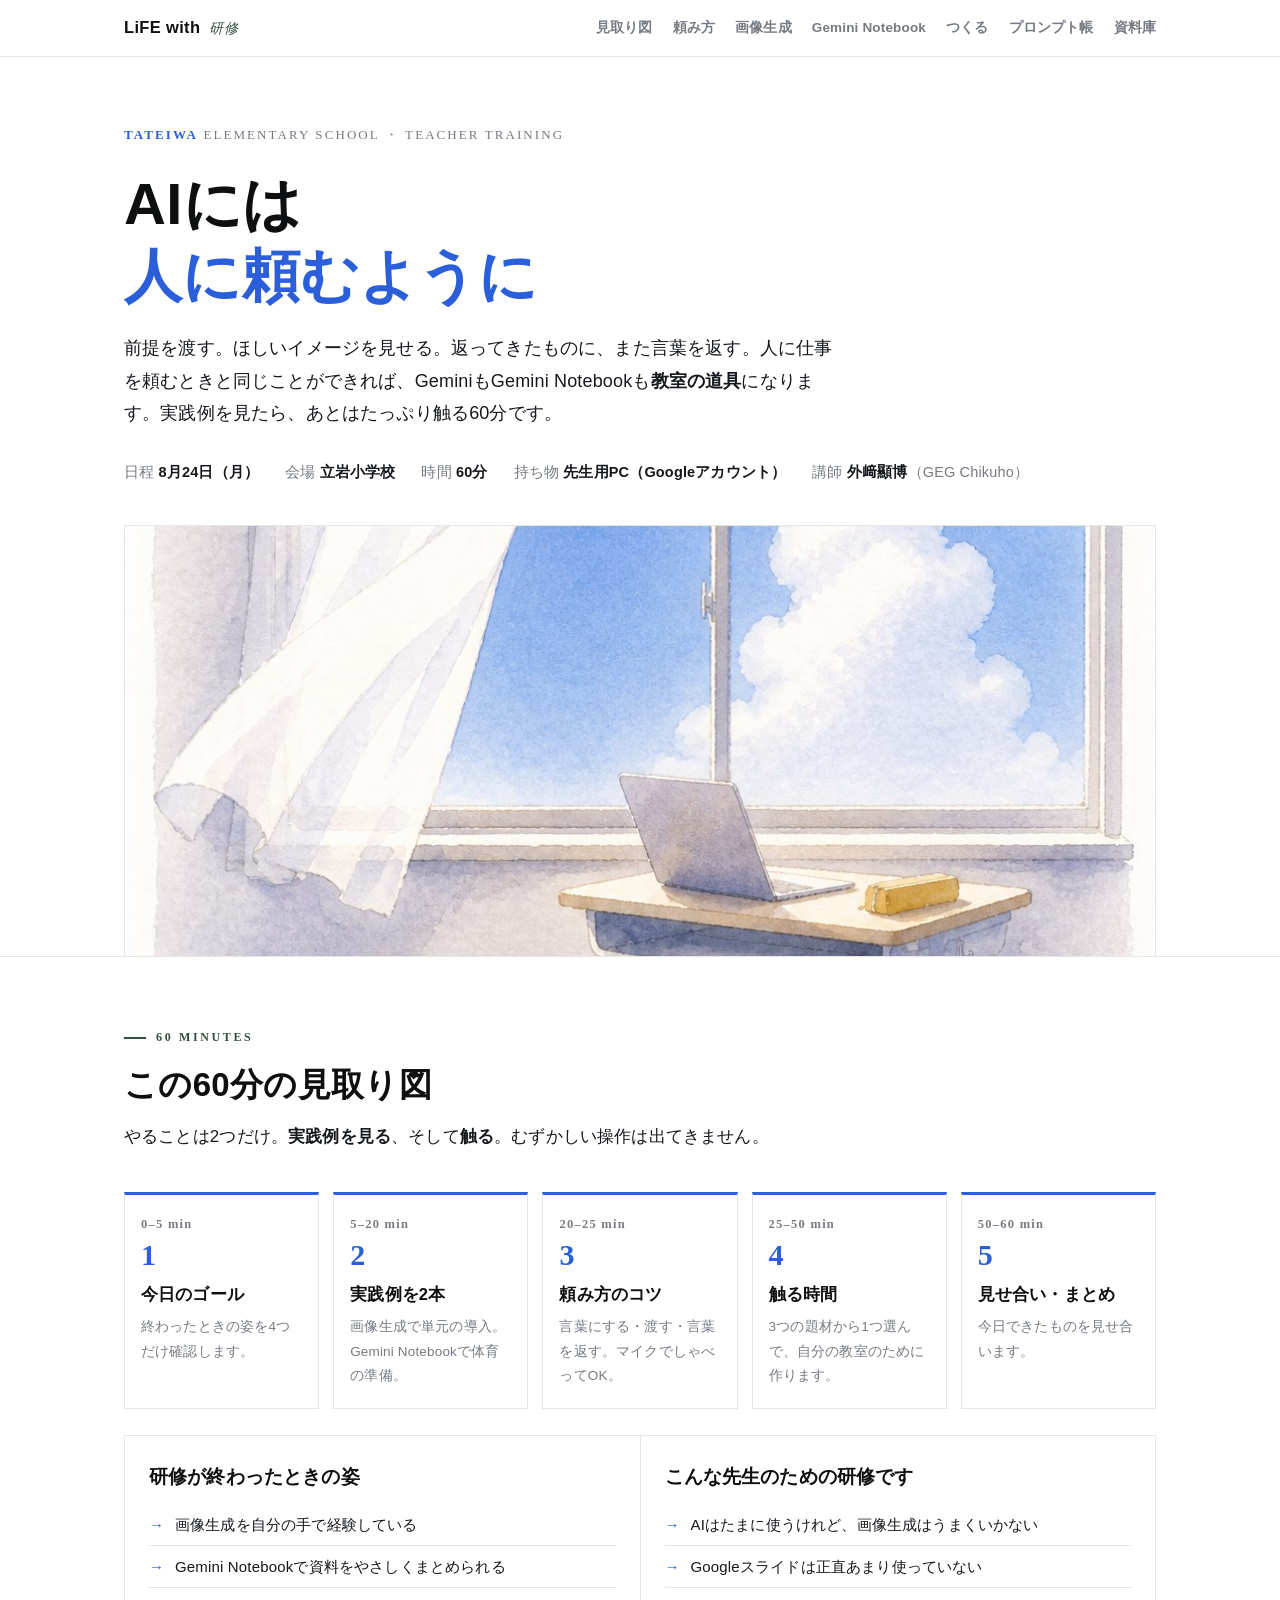
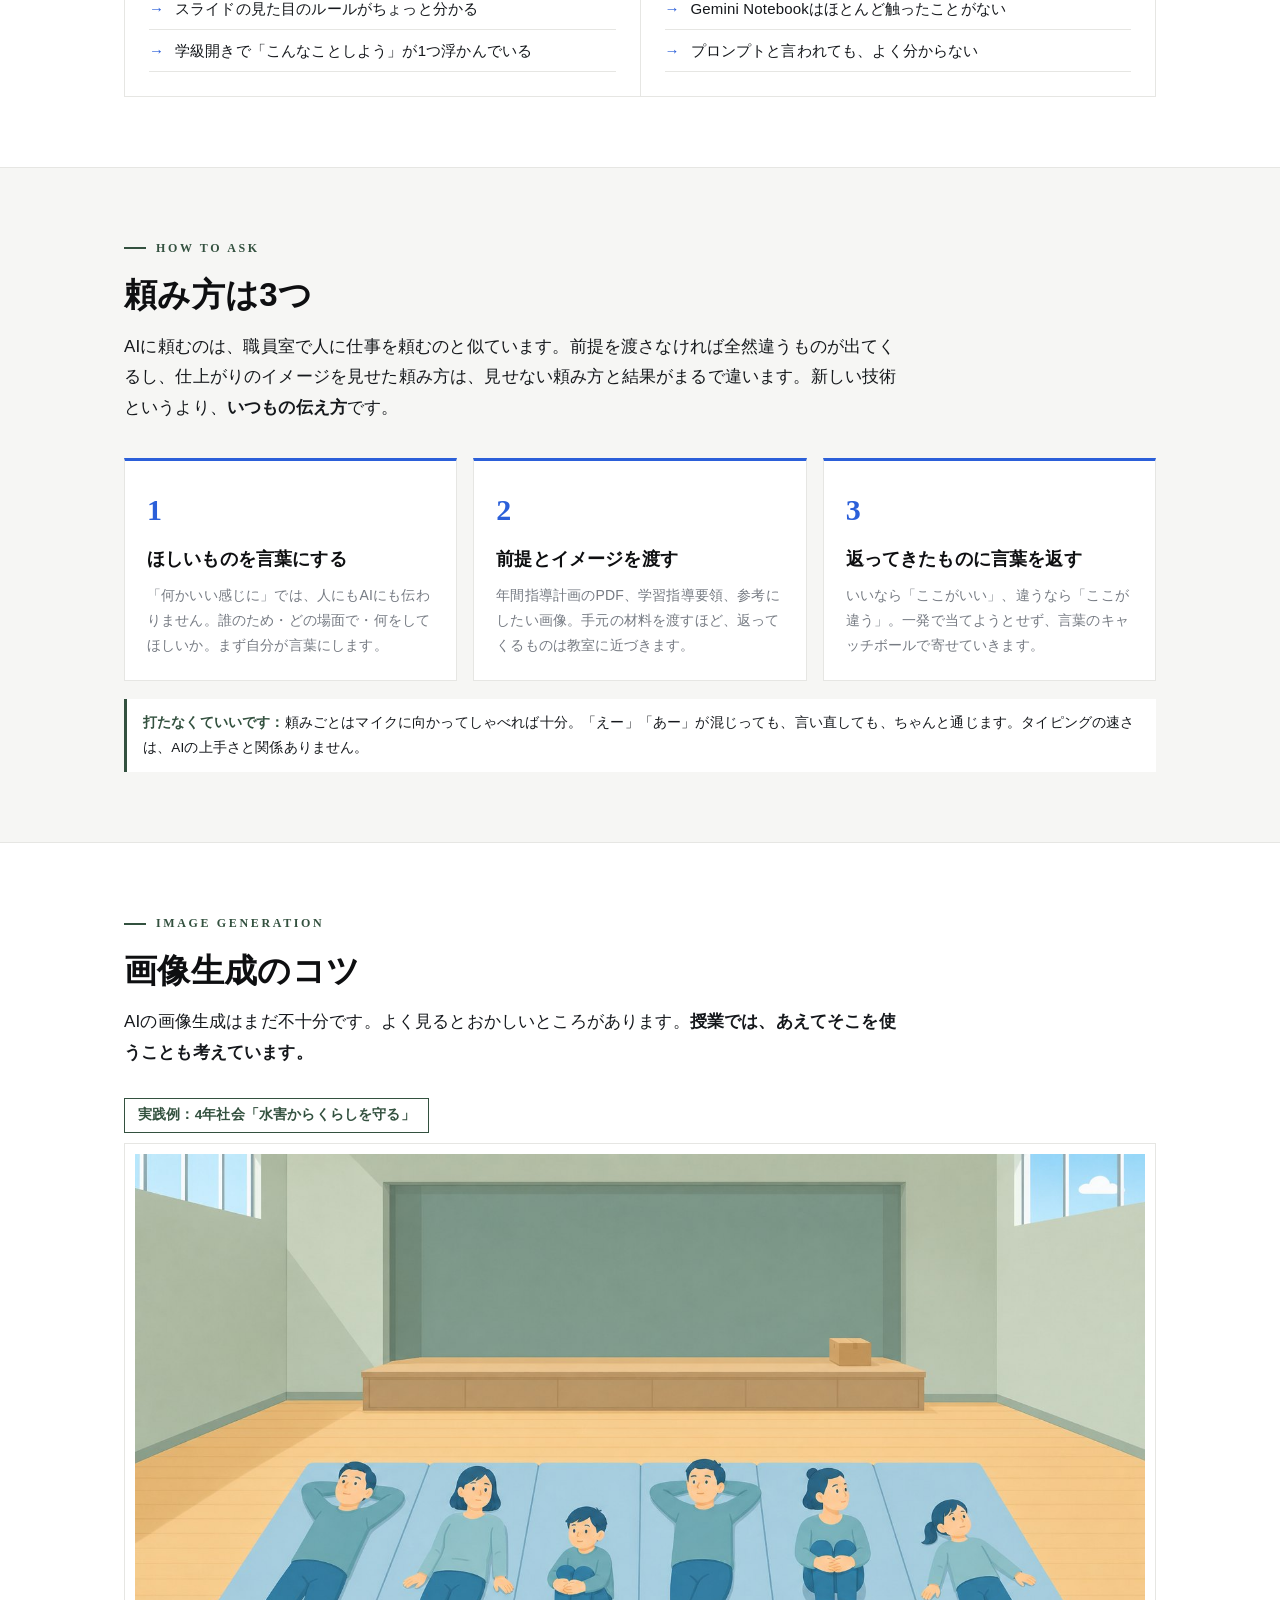
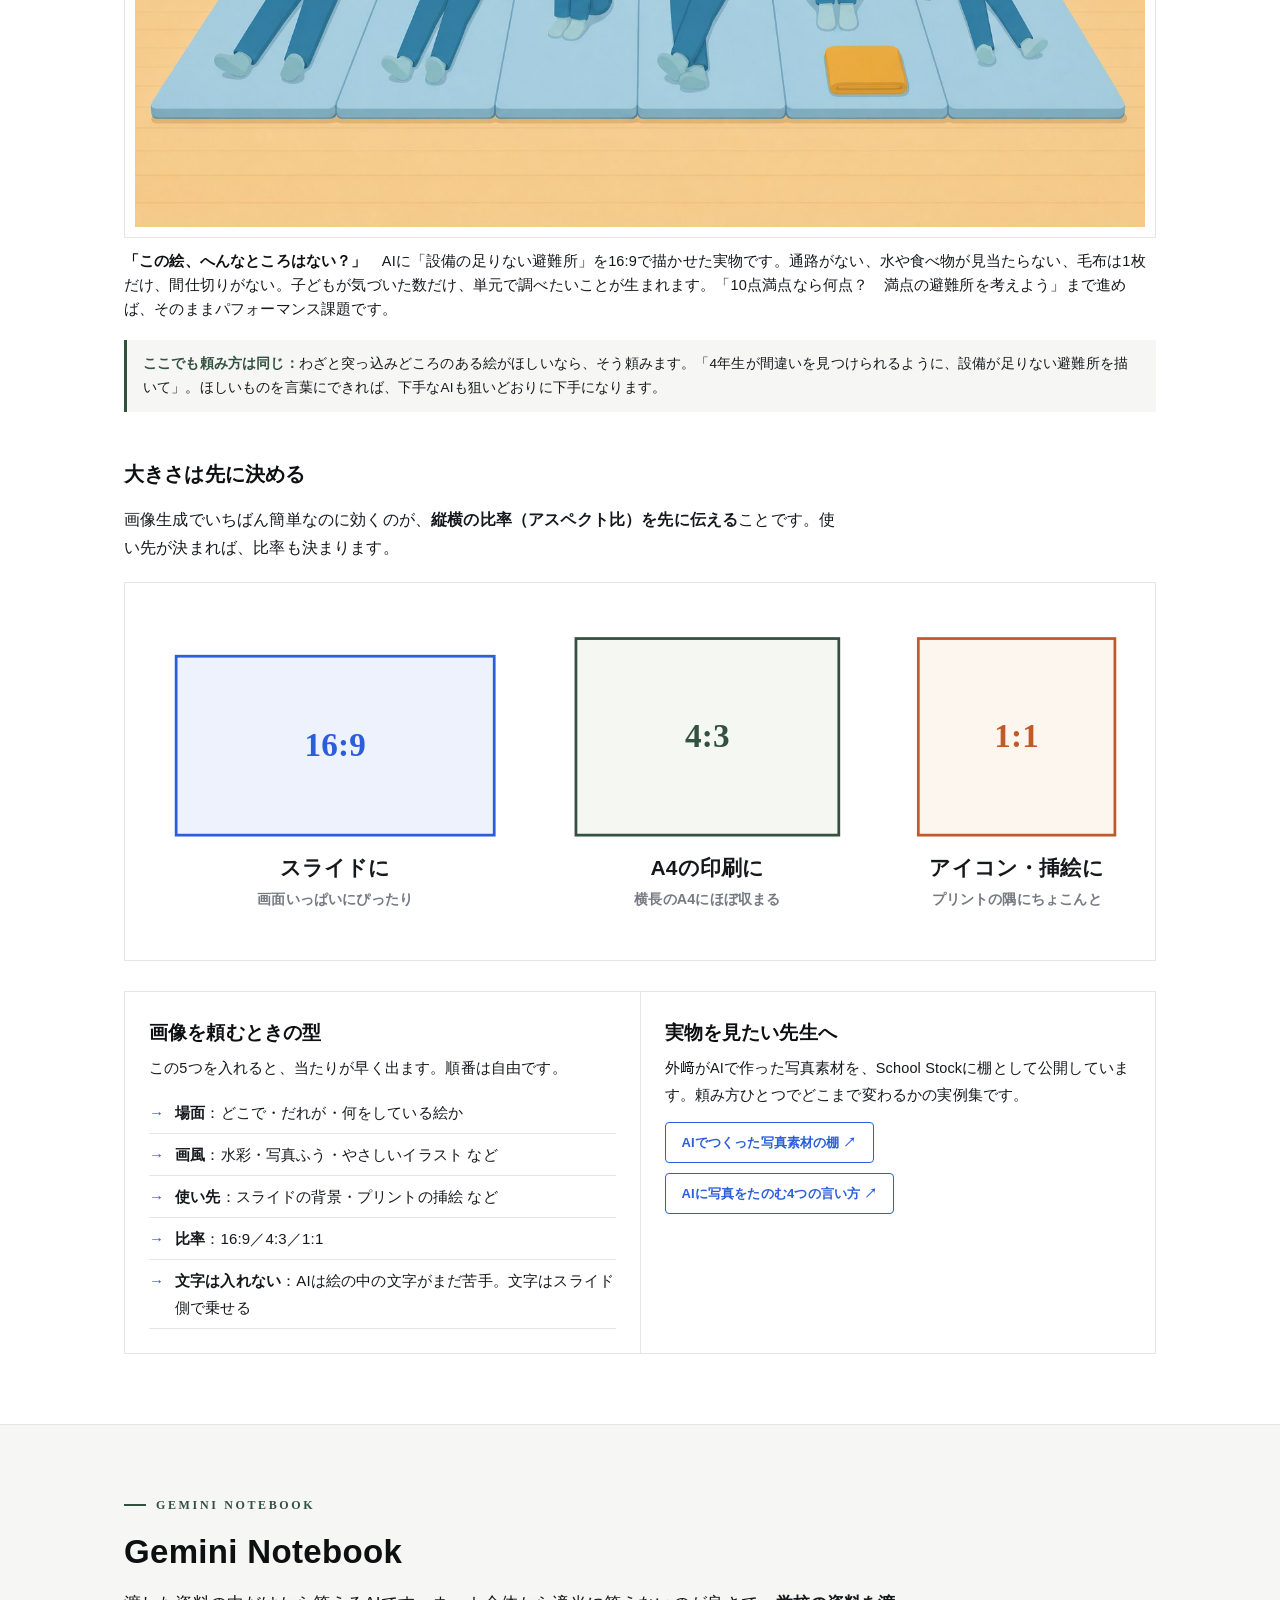
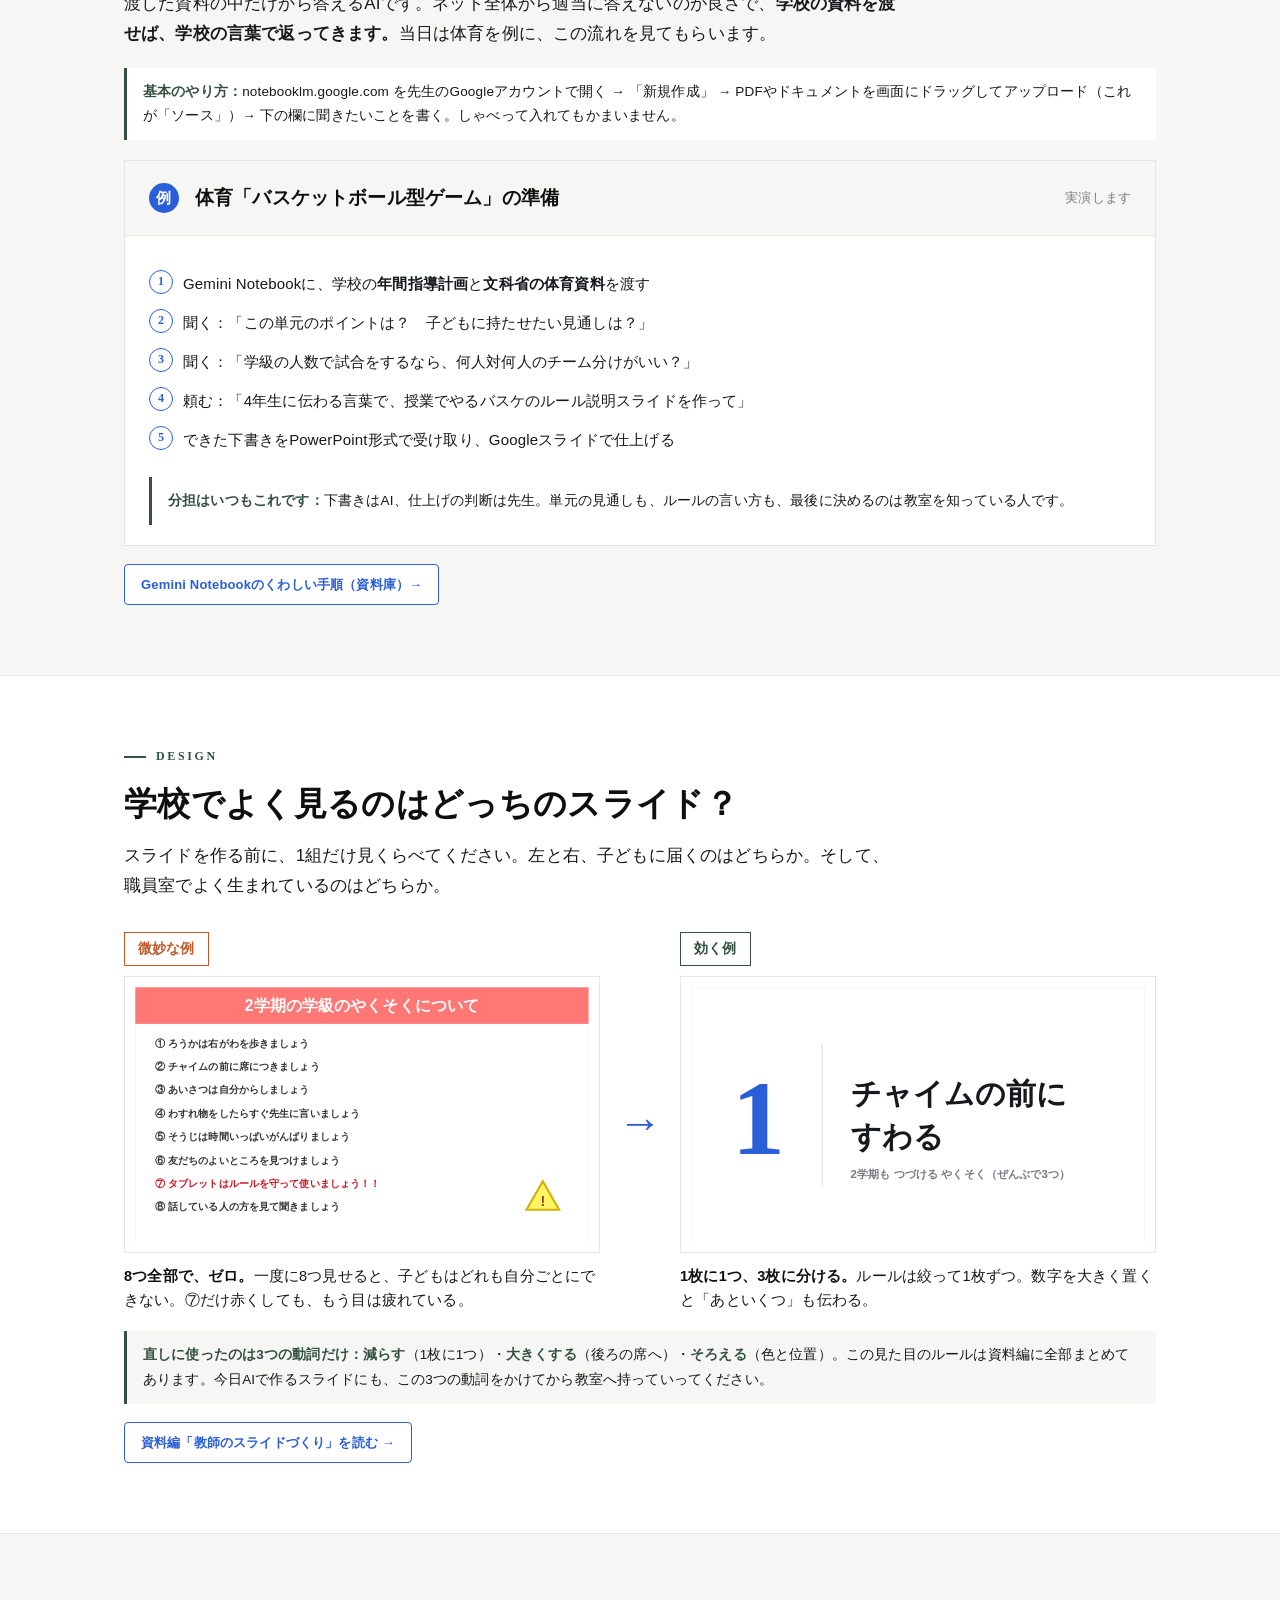
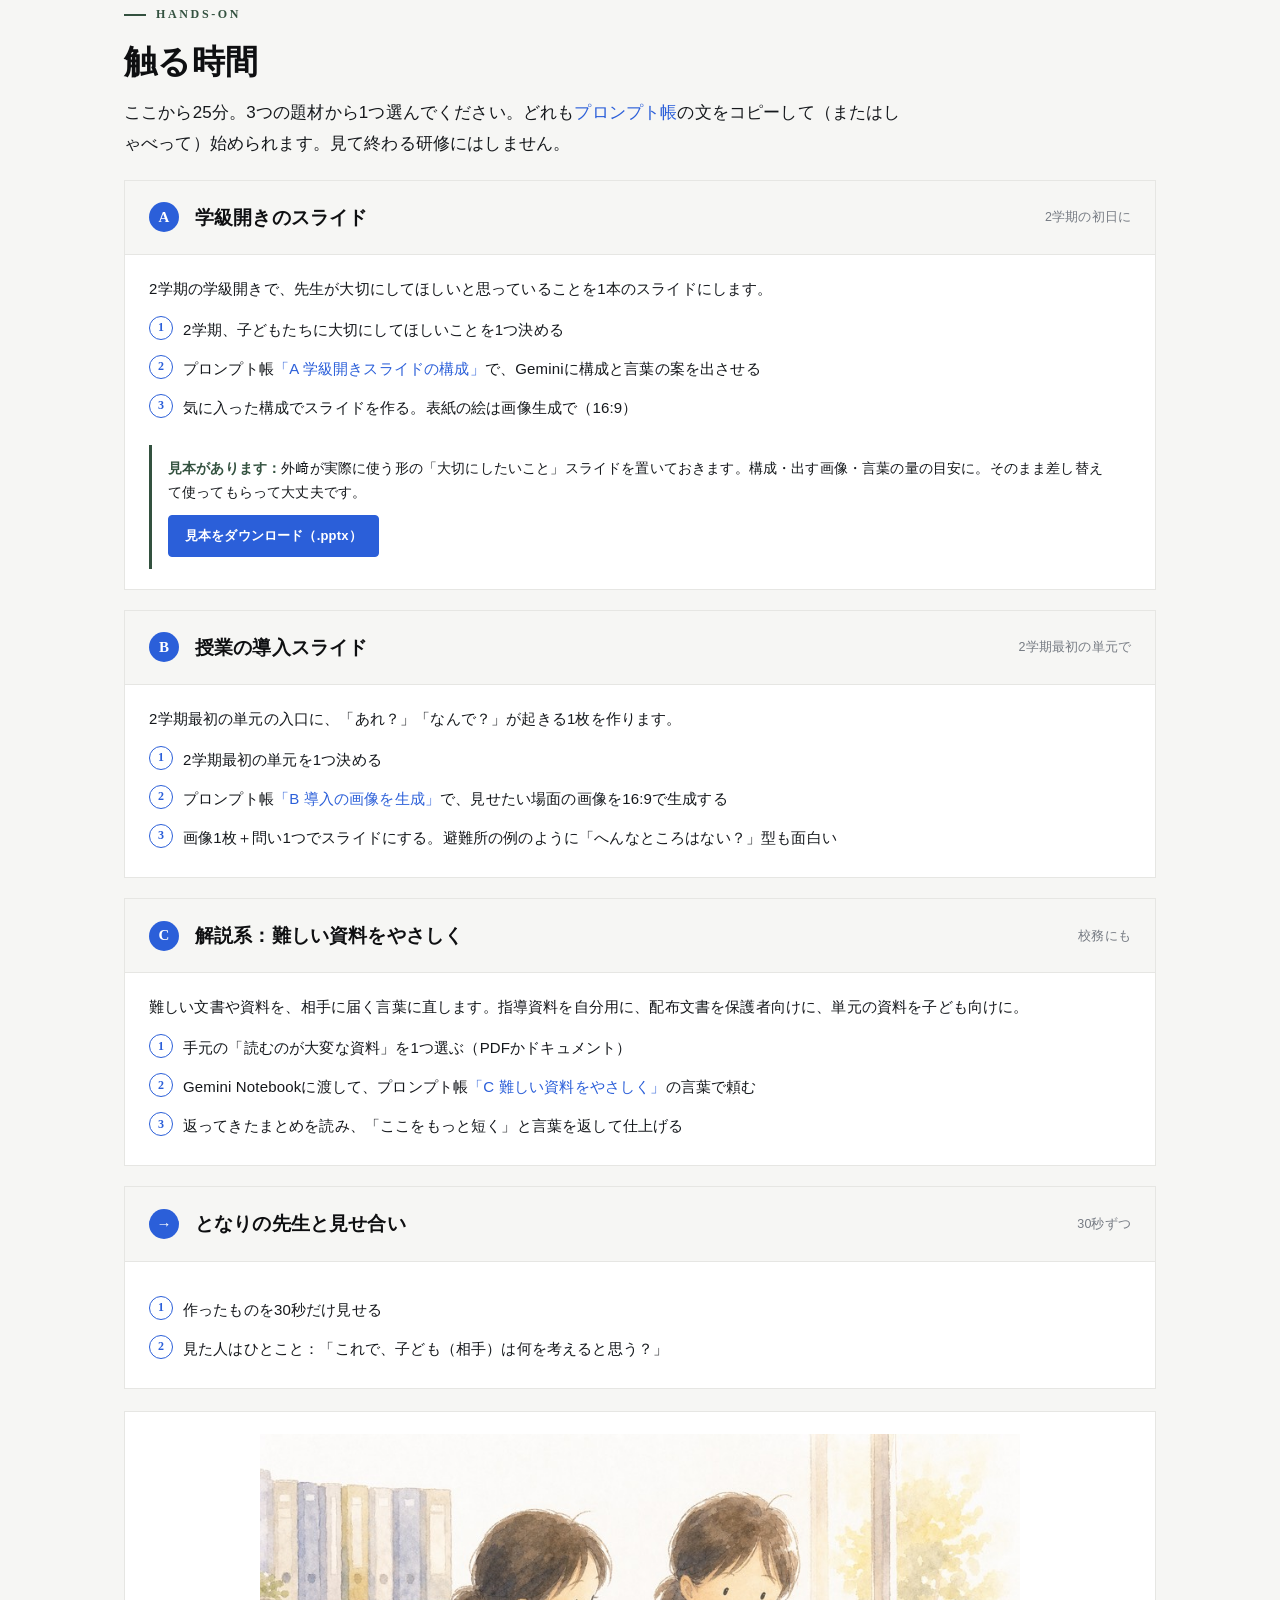
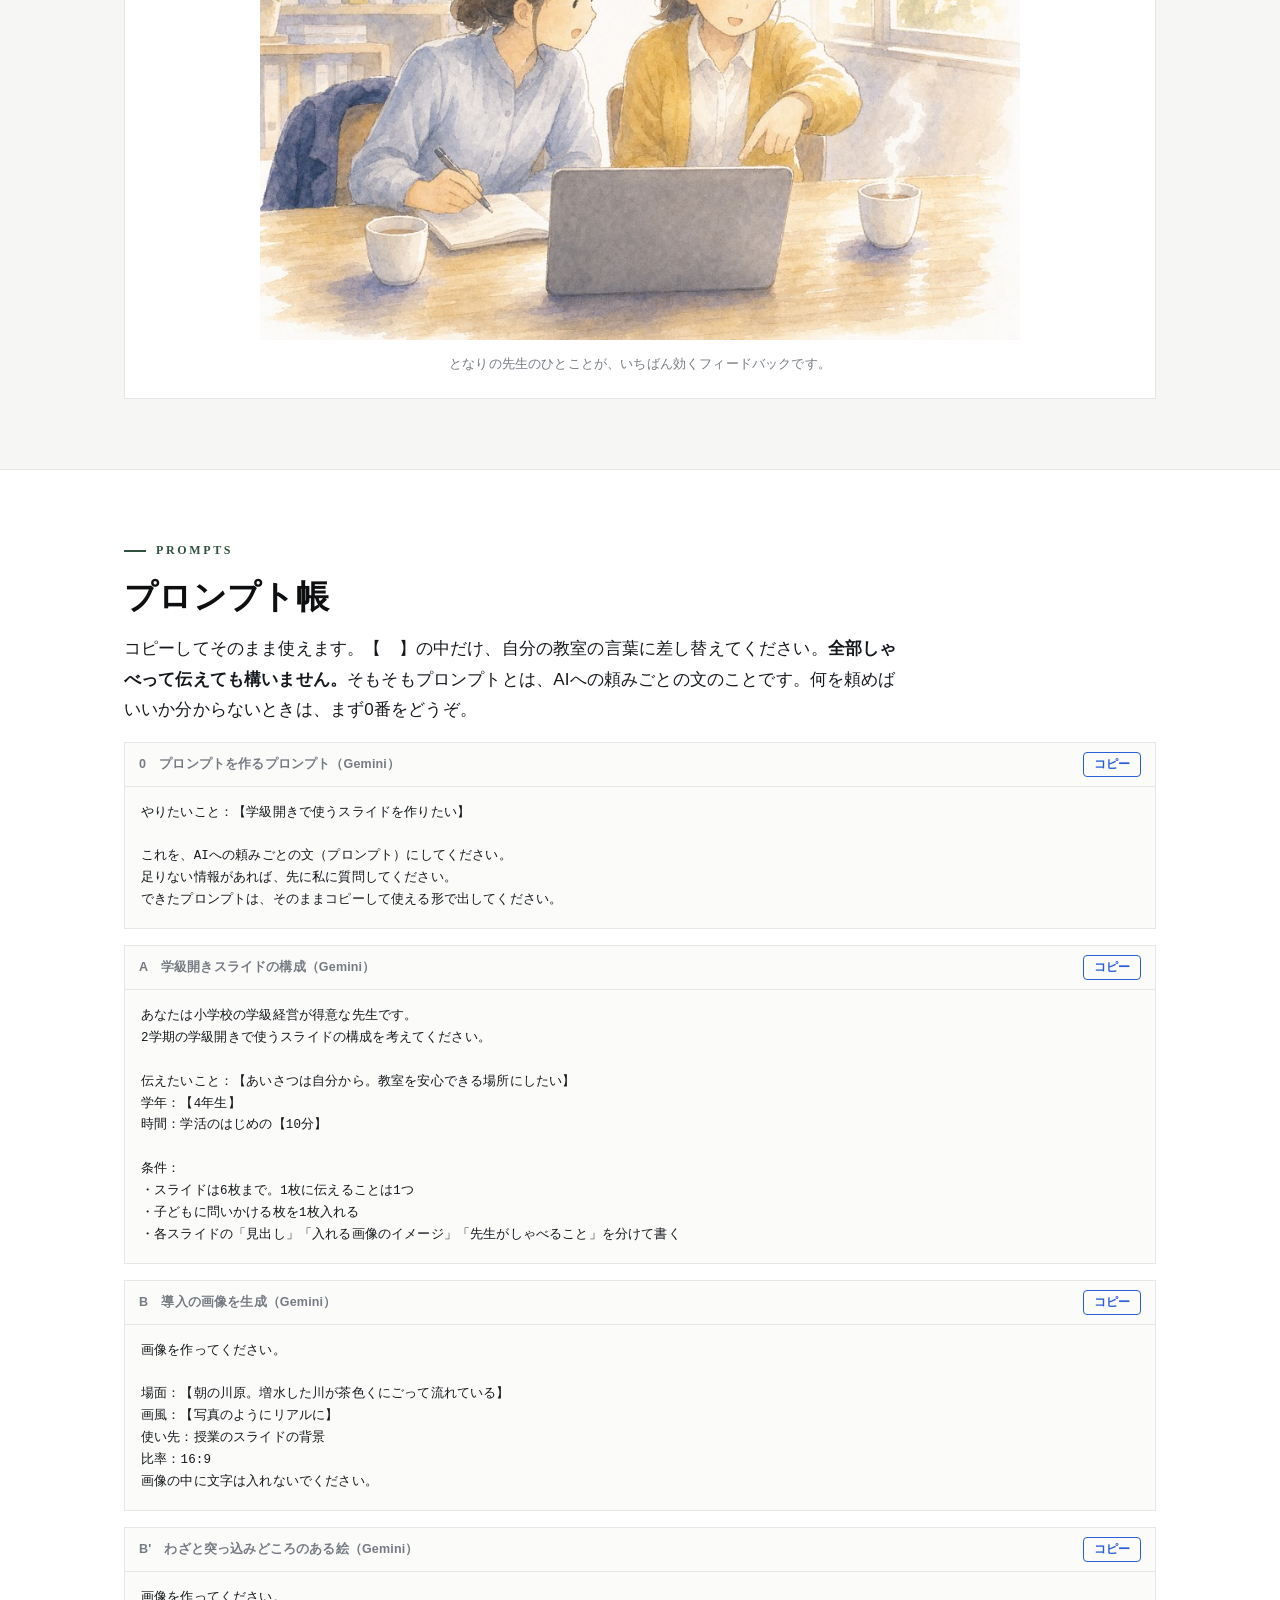
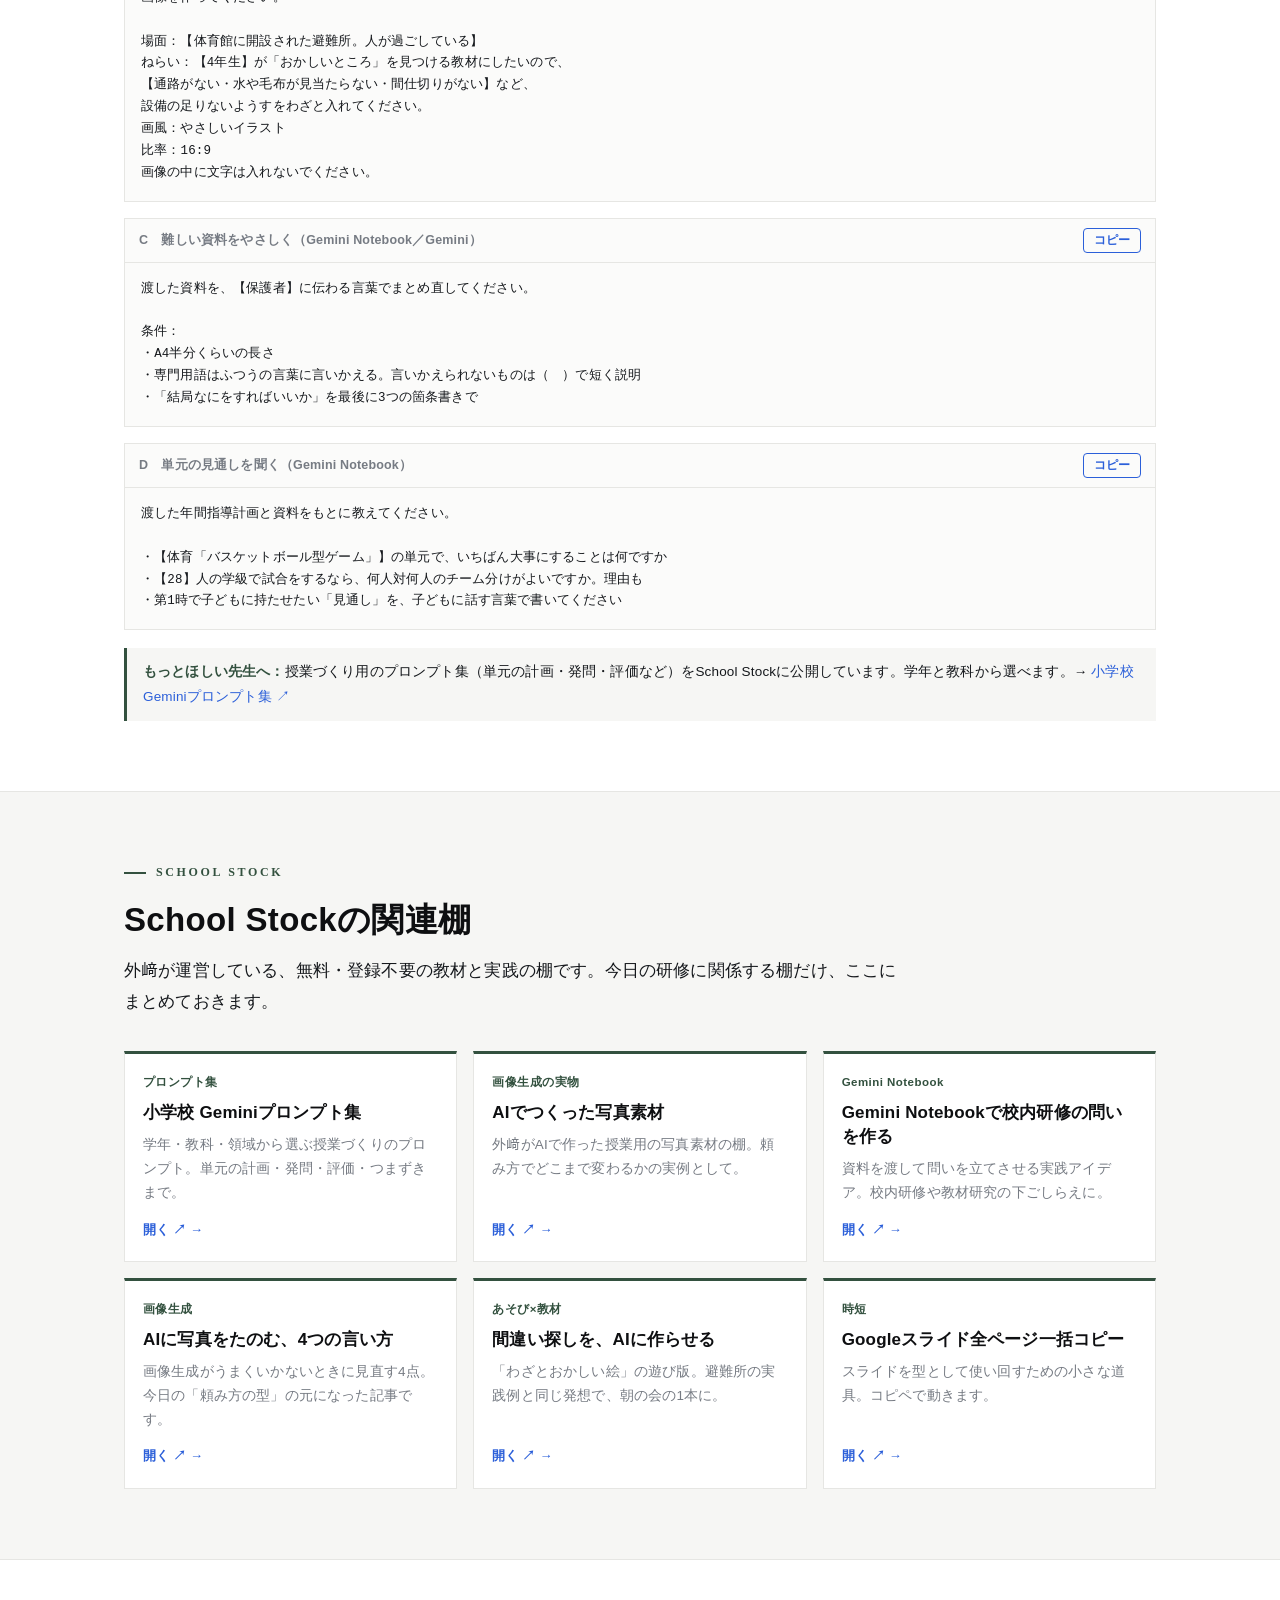
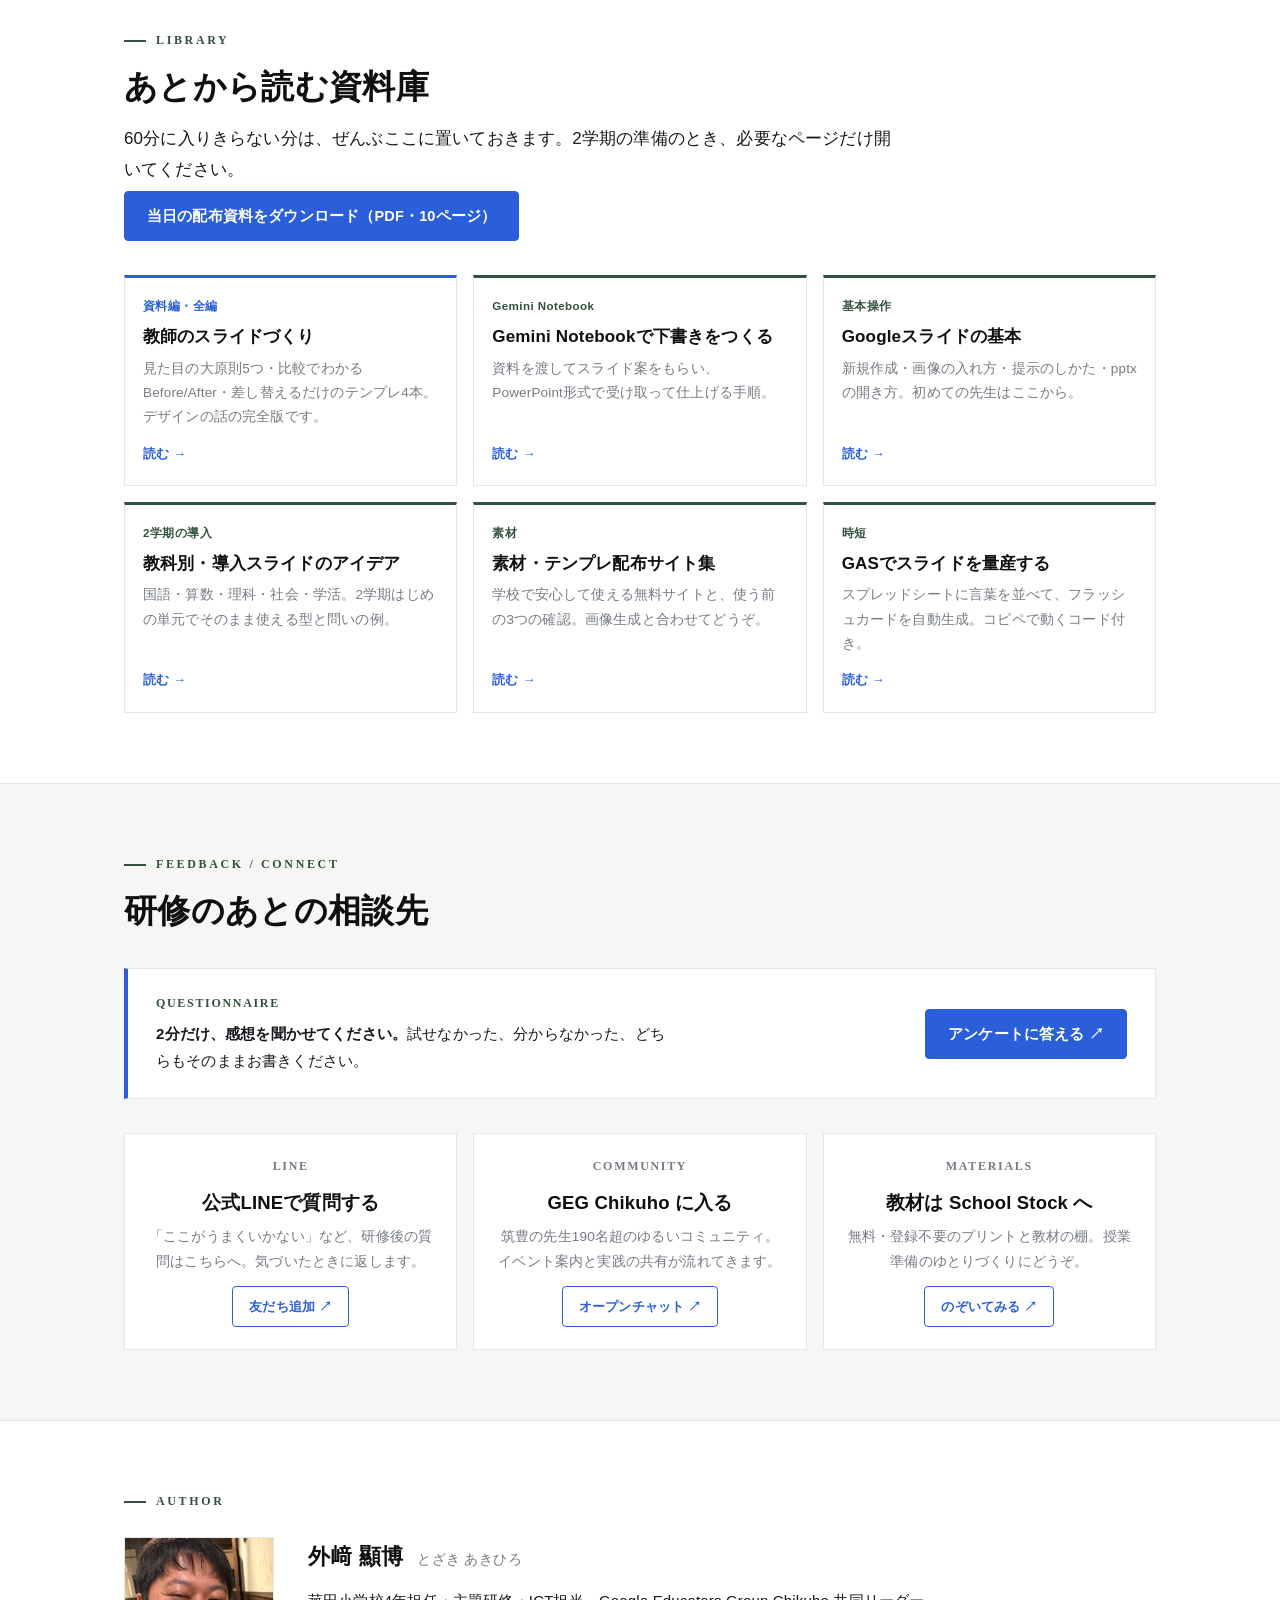
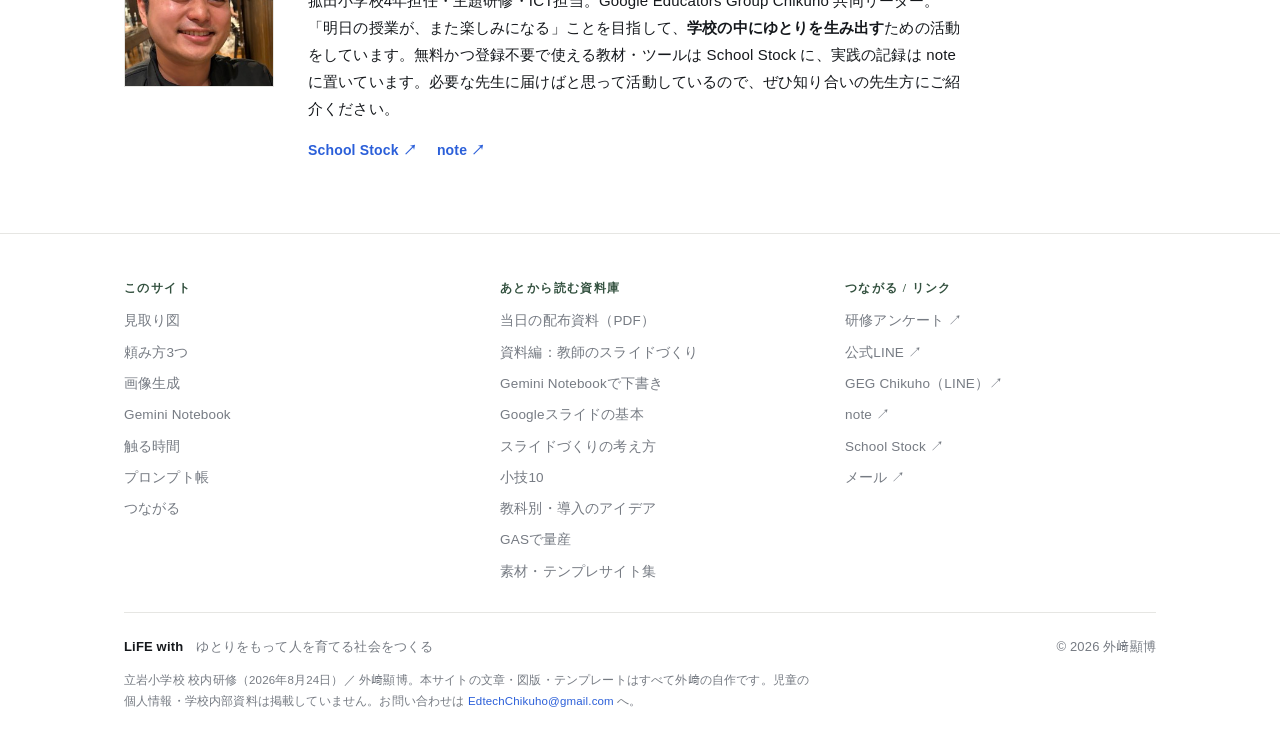
==== commit babd6a17: "本人フィードバック反映：Gemini Notebookに呼称統一・スライドと見出しの句読点全廃・表紙は画像を活かし題は画像生成のコツ・プロンプトを作るプロンプト新設・Gemini Notebook基本" ====
--- a/index.html
+++ b/index.html
@@ -3,8 +3,8 @@
 <head>
 <meta charset="utf-8">
 <meta name="viewport" content="width=device-width, initial-scale=1">
-<title>AIには、人に頼むように。｜立岩小学校 校内研修</title>
-<meta name="description" content="立岩小学校 校内研修（8月24日・60分）。GeminiとNotebookLMの実践例を見て、あとはたっぷり触る。画像生成・学級開きスライド・難しい資料の解説まで。外﨑顯博 / LiFE with">
+<title>AIには人に頼むように｜立岩小学校 校内研修</title>
+<meta name="description" content="立岩小学校 校内研修（8月24日・60分）。GeminiとGemini Notebookの実践例を見て、あとはたっぷり触る。画像生成・学級開きスライド・難しい資料の解説まで。外﨑顯博 / LiFE with">
 <script>document.documentElement.className += ' js';</script>
 <link rel="stylesheet" href="styles.css">
 </head>
@@ -18,7 +18,7 @@
       <a href="#flow">見取り図</a>
       <a href="#tanomikata">頼み方</a>
       <a href="#gazo">画像生成</a>
-      <a href="#notebooklm">NotebookLM</a>
+      <a href="#notebooklm">Gemini Notebook</a>
       <a href="#handson">つくる</a>
       <a href="#prompt">プロンプト帳</a>
       <a href="#shiryo">資料庫</a>
@@ -30,8 +30,8 @@
 <div class="hero">
   <div class="wrap">
     <div class="kicker"><b>Tateiwa</b> Elementary School ・ Teacher Training</div>
-    <h1>AIには、<br><span class="hl">人に頼むように</span>。</h1>
-    <p class="tagsub">前提を渡す。ほしいイメージを見せる。返ってきたものに、また言葉を返す。人に仕事を頼むときと同じことができれば、GeminiもNotebookLMも<b>教室の道具</b>になります。実践例を見たら、あとはたっぷり触る60分です。</p>
+    <h1>AIには<br><span class="hl">人に頼むように</span></h1>
+    <p class="tagsub">前提を渡す。ほしいイメージを見せる。返ってきたものに、また言葉を返す。人に仕事を頼むときと同じことができれば、GeminiもGemini Notebookも<b>教室の道具</b>になります。実践例を見たら、あとはたっぷり触る60分です。</p>
     <div class="meta">
       <span>日程 <b>8月24日（月）</b></span>
       <span>会場 <b>立岩小学校</b></span>
@@ -47,7 +47,7 @@
 <section id="flow">
   <div class="wrap reveal">
     <div class="eyebrow">60 minutes</div>
-    <h2>この60分の、見取り図</h2>
+    <h2>この60分の見取り図</h2>
     <p class="lead">やることは2つだけ。<b>実践例を見る</b>、そして<b>触る</b>。むずかしい操作は出てきません。</p>
     <div class="flow">
       <div class="step">
@@ -58,7 +58,7 @@
       <div class="step">
         <div class="t">5–20 min</div><div class="n">2</div>
         <h3>実践例を2本</h3>
-        <p>画像生成で単元の導入。NotebookLMで体育の準備。</p>
+        <p>画像生成で単元の導入。Gemini Notebookで体育の準備。</p>
       </div>
       <div class="step">
         <div class="t">20–25 min</div><div class="n">3</div>
@@ -73,16 +73,16 @@
       <div class="step">
         <div class="t">50–60 min</div><div class="n">5</div>
         <h3>見せ合い・まとめ</h3>
-        <p>30秒ずつ見せ合って、2学期の一手を決めます。</p>
+        <p>今日できたものを見せ合います。</p>
       </div>
     </div>
     <div class="grid c2" style="margin-top:26px">
       <div class="cell">
-        <h3>帰るときの姿、4つ</h3>
+        <h3>研修が終わったときの姿</h3>
         <ul class="uses">
-          <li>画像生成を、自分の手で経験している</li>
-          <li>NotebookLMで、難しい資料をやさしくまとめられる</li>
-          <li>スライドの見た目のルールが、ちょっと分かる</li>
+          <li>画像生成を自分の手で経験している</li>
+          <li>Gemini Notebookで資料をやさしくまとめられる</li>
+          <li>スライドの見た目のルールがちょっと分かる</li>
           <li>学級開きで「こんなことしよう」が1つ浮かんでいる</li>
         </ul>
       </div>
@@ -91,7 +91,7 @@
         <ul class="uses">
           <li>AIはたまに使うけれど、画像生成はうまくいかない</li>
           <li>Googleスライドは正直あまり使っていない</li>
-          <li>NotebookLMは、ほとんど触ったことがない</li>
+          <li>Gemini Notebookはほとんど触ったことがない</li>
           <li>プロンプトと言われても、よく分からない</li>
         </ul>
       </div>
@@ -103,22 +103,22 @@
 <section id="tanomikata" class="band">
   <div class="wrap reveal">
     <div class="eyebrow">How to ask</div>
-    <h2>頼み方は、3つだけ。</h2>
+    <h2>頼み方は3つ</h2>
     <p class="lead">AIに頼むのは、職員室で人に仕事を頼むのと似ています。前提を渡さなければ全然違うものが出てくるし、仕上がりのイメージを見せた頼み方は、見せない頼み方と結果がまるで違います。新しい技術というより、<b>いつもの伝え方</b>です。</p>
     <div class="promise">
       <div class="p">
         <div class="n">1</div>
-        <h3>ほしいものを、言葉にする</h3>
+        <h3>ほしいものを言葉にする</h3>
         <p>「何かいい感じに」では、人にもAIにも伝わりません。誰のため・どの場面で・何をしてほしいか。まず自分が言葉にします。</p>
       </div>
       <div class="p">
         <div class="n">2</div>
-        <h3>前提とイメージを、渡す</h3>
+        <h3>前提とイメージを渡す</h3>
         <p>年間指導計画のPDF、学習指導要領、参考にしたい画像。手元の材料を渡すほど、返ってくるものは教室に近づきます。</p>
       </div>
       <div class="p">
         <div class="n">3</div>
-        <h3>返ってきたものに、言葉を返す</h3>
+        <h3>返ってきたものに言葉を返す</h3>
         <p>いいなら「ここがいい」、違うなら「ここが違う」。一発で当てようとせず、言葉のキャッチボールで寄せていきます。</p>
       </div>
     </div>
@@ -130,8 +130,8 @@
 <section id="gazo">
   <div class="wrap reveal">
     <div class="eyebrow">Image generation</div>
-    <h2>画像生成。まず、種明かしから。</h2>
-    <p class="lead">AIはまだ、絵が下手です。よく見るとおかしいところがある。<b>そして、それがそのまま授業になります。</b></p>
+    <h2>画像生成のコツ</h2>
+    <p class="lead">AIの画像生成はまだ不十分です。よく見るとおかしいところがあります。<b>授業では、あえてそこを使うことも考えています。</b></p>
 
     <div class="slidecmp" style="grid-template-columns:1fr">
       <figure class="spanel">
@@ -145,7 +145,7 @@
 
     <div class="tip"><b>ここでも頼み方は同じ：</b>わざと突っ込みどころのある絵がほしいなら、そう頼みます。「4年生が間違いを見つけられるように、設備が足りない避難所を描いて」。ほしいものを言葉にできれば、下手なAIも狙いどおりに下手になります。</div>
 
-    <h3 style="margin-top:44px; font-size:20px">大きさは、先に決める。</h3>
+    <h3 style="margin-top:44px; font-size:20px">大きさは先に決める</h3>
     <p class="lead" style="font-size:15.5px">画像生成でいちばん簡単なのに効くのが、<b>縦横の比率（アスペクト比）を先に伝える</b>ことです。使い先が決まれば、比率も決まります。</p>
     <div class="frame" style="border:1px solid var(--line); background:var(--paper); padding:18px; margin-top:20px">
       <svg viewBox="0 0 900 300" role="img" aria-label="アスペクト比3種類の使い分け図。16対9はスライド、4対3はA4印刷、1対1はアイコンと挿絵">
@@ -195,14 +195,15 @@
 <!-- ===== NotebookLM ===== -->
 <section id="notebooklm" class="band">
   <div class="wrap reveal">
-    <div class="eyebrow">NotebookLM</div>
-    <h2>NotebookLM。渡した資料の中だけから、答えるAI。</h2>
-    <p class="lead">ネット全体から適当に答えないのがNotebookLMの良さです。<b>学校の資料を渡せば、学校の言葉で返ってくる。</b>当日は体育を例に、この流れを見てもらいます。</p>
+    <div class="eyebrow">Gemini Notebook</div>
+    <h2>Gemini Notebook</h2>
+    <p class="lead">渡した資料の中だけから答えるAIです。ネット全体から適当に答えないのが良さで、<b>学校の資料を渡せば、学校の言葉で返ってきます。</b>当日は体育を例に、この流れを見てもらいます。</p>
+    <div class="tip"><b>基本のやり方：</b>notebooklm.google.com を先生のGoogleアカウントで開く → 「新規作成」 → PDFやドキュメントを画面にドラッグしてアップロード（これが「ソース」）→ 下の欄に聞きたいことを書く。しゃべって入れてもかまいません。</div>
     <div class="menu">
       <div class="head"><span class="badge">例</span><h3>体育「バスケットボール型ゲーム」の準備</h3><span class="lv">実演します</span></div>
       <div class="body">
         <ol class="steps">
-          <li>NotebookLMに、学校の<b>年間指導計画</b>と<b>文科省の体育資料</b>を渡す</li>
+          <li>Gemini Notebookに、学校の<b>年間指導計画</b>と<b>文科省の体育資料</b>を渡す</li>
           <li>聞く：「この単元のポイントは？　子どもに持たせたい見通しは？」</li>
           <li>聞く：「学級の人数で試合をするなら、何人対何人のチーム分けがいい？」</li>
           <li>頼む：「4年生に伝わる言葉で、授業でやるバスケのルール説明スライドを作って」</li>
@@ -211,7 +212,7 @@
         <div class="tip"><b>分担はいつもこれです：</b>下書きはAI、仕上げの判断は先生。単元の見通しも、ルールの言い方も、最後に決めるのは教室を知っている人です。</div>
       </div>
     </div>
-    <p style="margin-top:18px"><a class="btn sm" href="guide/notebooklm.html">NotebookLMのくわしい手順（資料庫）→</a></p>
+    <p style="margin-top:18px"><a class="btn sm" href="guide/notebooklm.html">Gemini Notebookのくわしい手順（資料庫）→</a></p>
   </div>
 </section>
 
@@ -219,7 +220,7 @@
 <section id="design">
   <div class="wrap reveal">
     <div class="eyebrow">Design</div>
-    <h2>ところで。正直、学校でよく見るのはどっち？</h2>
+    <h2>学校でよく見るのはどっちのスライド？</h2>
     <p class="lead">スライドを作る前に、1組だけ見くらべてください。左と右、子どもに届くのはどちらか。そして、職員室でよく生まれているのはどちらか。</p>
 
     <div class="slidecmp">
@@ -258,8 +259,8 @@
             <text x="95" y="235" font-size="150" fill="#2b5fd9" text-anchor="middle" class="d-mono" font-weight="bold">1</text>
             <line x1="185" y1="80" x2="185" y2="280" stroke="#e6e6e3" stroke-width="2"/>
             <g fill="#15181c" class="d-label" font-weight="bold">
-              <text x="225" y="165" font-size="42">チャイムの前に、</text>
-              <text x="225" y="225" font-size="42">すわる。</text>
+              <text x="225" y="165" font-size="42">チャイムの前に</text>
+              <text x="225" y="225" font-size="42">すわる</text>
             </g>
             <text x="225" y="270" font-size="16" fill="#767b83" class="d-label">2学期も つづける やくそく（ぜんぶで3つ）</text>
             <rect x="0" y="0" width="640" height="360" fill="none" stroke="#e6e6e3"/>
@@ -278,8 +279,8 @@
 <section id="handson" class="band">
   <div class="wrap reveal">
     <div class="eyebrow">Hands-on</div>
-    <h2>ここから25分、触る時間。</h2>
-    <p class="lead">3つの題材から1つ選んでください。どれも<a href="#prompt">プロンプト帳</a>の文をコピーして（またはしゃべって）始められます。見て終わる研修にはしません。</p>
+    <h2>触る時間</h2>
+    <p class="lead">ここから25分。3つの題材から1つ選んでください。どれも<a href="#prompt">プロンプト帳</a>の文をコピーして（またはしゃべって）始められます。見て終わる研修にはしません。</p>
 
     <div class="menu">
       <div class="head"><span class="badge">A</span><h3>学級開きのスライド</h3><span class="lv">2学期の初日に</span></div>
@@ -312,14 +313,14 @@
         <p style="font-size:15px">難しい文書や資料を、相手に届く言葉に直します。指導資料を自分用に、配布文書を保護者向けに、単元の資料を子ども向けに。</p>
         <ol class="steps">
           <li>手元の「読むのが大変な資料」を1つ選ぶ（PDFかドキュメント）</li>
-          <li>NotebookLMに渡して、プロンプト帳<a href="#prompt">「C 難しい資料をやさしく」</a>の言葉で頼む</li>
+          <li>Gemini Notebookに渡して、プロンプト帳<a href="#prompt">「C 難しい資料をやさしく」</a>の言葉で頼む</li>
           <li>返ってきたまとめを読み、「ここをもっと短く」と言葉を返して仕上げる</li>
         </ol>
       </div>
     </div>
 
     <div class="menu">
-      <div class="head"><span class="badge">→</span><h3>最後に、となりの先生と見せ合い</h3><span class="lv">30秒ずつ</span></div>
+      <div class="head"><span class="badge">→</span><h3>となりの先生と見せ合い</h3><span class="lv">30秒ずつ</span></div>
       <div class="body">
         <ol class="steps">
           <li>作ったものを30秒だけ見せる</li>
@@ -335,8 +336,17 @@
 <section id="prompt">
   <div class="wrap reveal">
     <div class="eyebrow">Prompts</div>
-    <h2>当日のプロンプト帳。</h2>
-    <p class="lead">コピーしてそのまま使えます。【　】の中だけ、自分の教室の言葉に差し替えてください。<b>全部しゃべって伝えても構いません。</b>型は入口で、慣れたら崩して大丈夫です。</p>
+    <h2>プロンプト帳</h2>
+    <p class="lead">コピーしてそのまま使えます。【　】の中だけ、自分の教室の言葉に差し替えてください。<b>全部しゃべって伝えても構いません。</b>そもそもプロンプトとは、AIへの頼みごとの文のことです。何を頼めばいいか分からないときは、まず0番をどうぞ。</p>
+
+    <div class="prompt">
+      <div class="ph"><span>0　プロンプトを作るプロンプト（Gemini）</span><button class="copy" data-copy>コピー</button></div>
+      <pre>やりたいこと：【学級開きで使うスライドを作りたい】
+
+これを、AIへの頼みごとの文（プロンプト）にしてください。
+足りない情報があれば、先に私に質問してください。
+できたプロンプトは、そのままコピーして使える形で出してください。</pre>
+    </div>
 
     <div class="prompt">
       <div class="ph"><span>A　学級開きスライドの構成（Gemini）</span><button class="copy" data-copy>コピー</button></div>
@@ -378,7 +388,7 @@
     </div>
 
     <div class="prompt">
-      <div class="ph"><span>C　難しい資料をやさしく（NotebookLM／Gemini）</span><button class="copy" data-copy>コピー</button></div>
+      <div class="ph"><span>C　難しい資料をやさしく（Gemini Notebook／Gemini）</span><button class="copy" data-copy>コピー</button></div>
       <pre>渡した資料を、【保護者】に伝わる言葉でまとめ直してください。
 
 条件：
@@ -388,7 +398,7 @@
     </div>
 
     <div class="prompt">
-      <div class="ph"><span>D　単元の見通しを聞く（NotebookLM）</span><button class="copy" data-copy>コピー</button></div>
+      <div class="ph"><span>D　単元の見通しを聞く（Gemini Notebook）</span><button class="copy" data-copy>コピー</button></div>
       <pre>渡した年間指導計画と資料をもとに教えてください。
 
 ・【体育「バスケットボール型ゲーム」】の単元で、いちばん大事にすることは何ですか
@@ -404,7 +414,7 @@
 <section id="stock" class="band">
   <div class="wrap reveal">
     <div class="eyebrow">School Stock</div>
-    <h2>今日の話の続きは、School Stock に。</h2>
+    <h2>School Stockの関連棚</h2>
     <p class="lead">外﨑が運営している、無料・登録不要の教材と実践の棚です。今日の研修に関係する棚だけ、ここにまとめておきます。</p>
     <div class="gal">
       <a class="card" href="https://a-tozak.github.io/School_Stock/ai/es.html" target="_blank" rel="noopener">
@@ -420,8 +430,8 @@
         <span class="go">開く ↗</span>
       </a>
       <a class="card" href="https://a-tozak.github.io/School_Stock/ideas/a/notebooklm-kenshu-toi.html" target="_blank" rel="noopener">
-        <div class="tag">NotebookLM</div>
-        <h3>NotebookLMで研修の「問い」を作る</h3>
+        <div class="tag">Gemini Notebook</div>
+        <h3>Gemini Notebookで校内研修の問いを作る</h3>
         <p>資料を渡して問いを立てさせる実践アイデア。校内研修や教材研究の下ごしらえに。</p>
         <span class="go">開く ↗</span>
       </a>
@@ -451,8 +461,9 @@
 <section id="shiryo">
   <div class="wrap reveal">
     <div class="eyebrow">Library</div>
-    <h2>あとから読む、資料庫。</h2>
+    <h2>あとから読む資料庫</h2>
     <p class="lead">60分に入りきらない分は、ぜんぶここに置いておきます。2学期の準備のとき、必要なページだけ開いてください。</p>
+    <p style="margin-top:6px"><a class="btn primary" href="handout/立岩小_研修配布資料_2026-08-24.pdf">当日の配布資料をダウンロード（PDF・10ページ）</a></p>
     <div class="gal">
       <a class="card" href="slides/" style="border-top-color:var(--accent)">
         <div class="tag" style="color:var(--accent)">資料編・全編</div>
@@ -461,8 +472,8 @@
         <span class="go">読む</span>
       </a>
       <a class="card" href="guide/notebooklm.html">
-        <div class="tag">NotebookLM</div>
-        <h3>NotebookLMで下書きをつくる</h3>
+        <div class="tag">Gemini Notebook</div>
+        <h3>Gemini Notebookで下書きをつくる</h3>
         <p>資料を渡してスライド案をもらい、PowerPoint形式で受け取って仕上げる手順。</p>
         <span class="go">読む</span>
       </a>
@@ -498,7 +509,7 @@
 <section id="connect" class="band">
   <div class="wrap reveal">
     <div class="eyebrow">Feedback / Connect</div>
-    <h2>研修のあとも、ひとりにしません。</h2>
+    <h2>研修のあとの相談先</h2>
     <div class="fb">
       <div>
         <div class="fb-k">Questionnaire</div>
@@ -549,14 +560,6 @@
   </div>
 </section>
 
-<!-- ===== closing ===== -->
-<div class="closing">
-  <div class="wrap reveal">
-    <blockquote>ほしいものを言葉にできたとき、<br>AIはいちばん働く。</blockquote>
-    <div class="by">— 外﨑 顯博 ／ LiFE with</div>
-  </div>
-</div>
-
 <!-- ===== footer ===== -->
 <footer>
   <div class="wrap">
@@ -566,7 +569,7 @@
         <a href="#flow">見取り図</a>
         <a href="#tanomikata">頼み方3つ</a>
         <a href="#gazo">画像生成</a>
-        <a href="#notebooklm">NotebookLM</a>
+        <a href="#notebooklm">Gemini Notebook</a>
         <a href="#handson">触る時間</a>
         <a href="#prompt">プロンプト帳</a>
         <a href="#connect">つながる</a>
@@ -575,7 +578,7 @@
         <div class="sm-h">あとから読む資料庫</div>
         <a href="handout/立岩小_研修配布資料_2026-08-24.pdf">当日の配布資料（PDF）</a>
         <a href="slides/">資料編：教師のスライドづくり</a>
-        <a href="guide/notebooklm.html">NotebookLMで下書き</a>
+        <a href="guide/notebooklm.html">Gemini Notebookで下書き</a>
         <a href="guide/kihon.html">Googleスライドの基本</a>
         <a href="guide/kangaekata.html">スライドづくりの考え方</a>
         <a href="guide/kowaza.html">小技10</a>
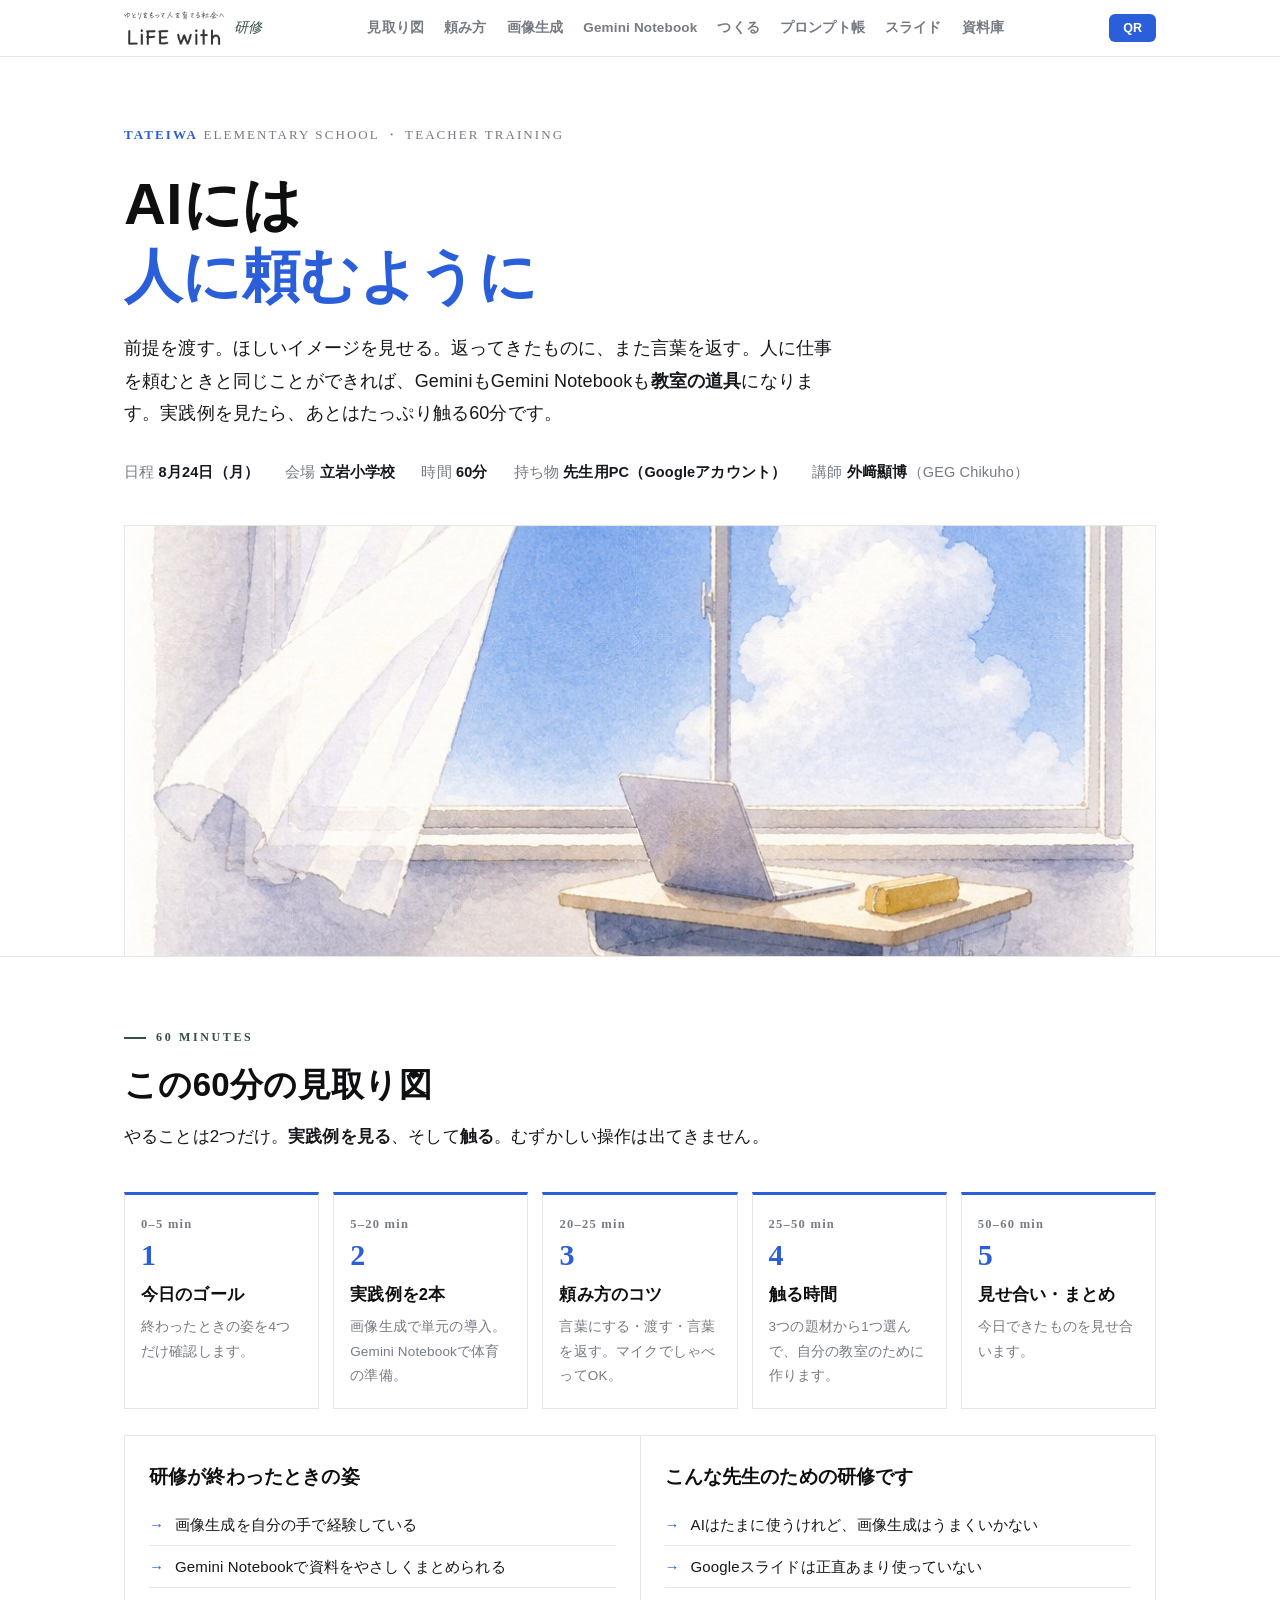
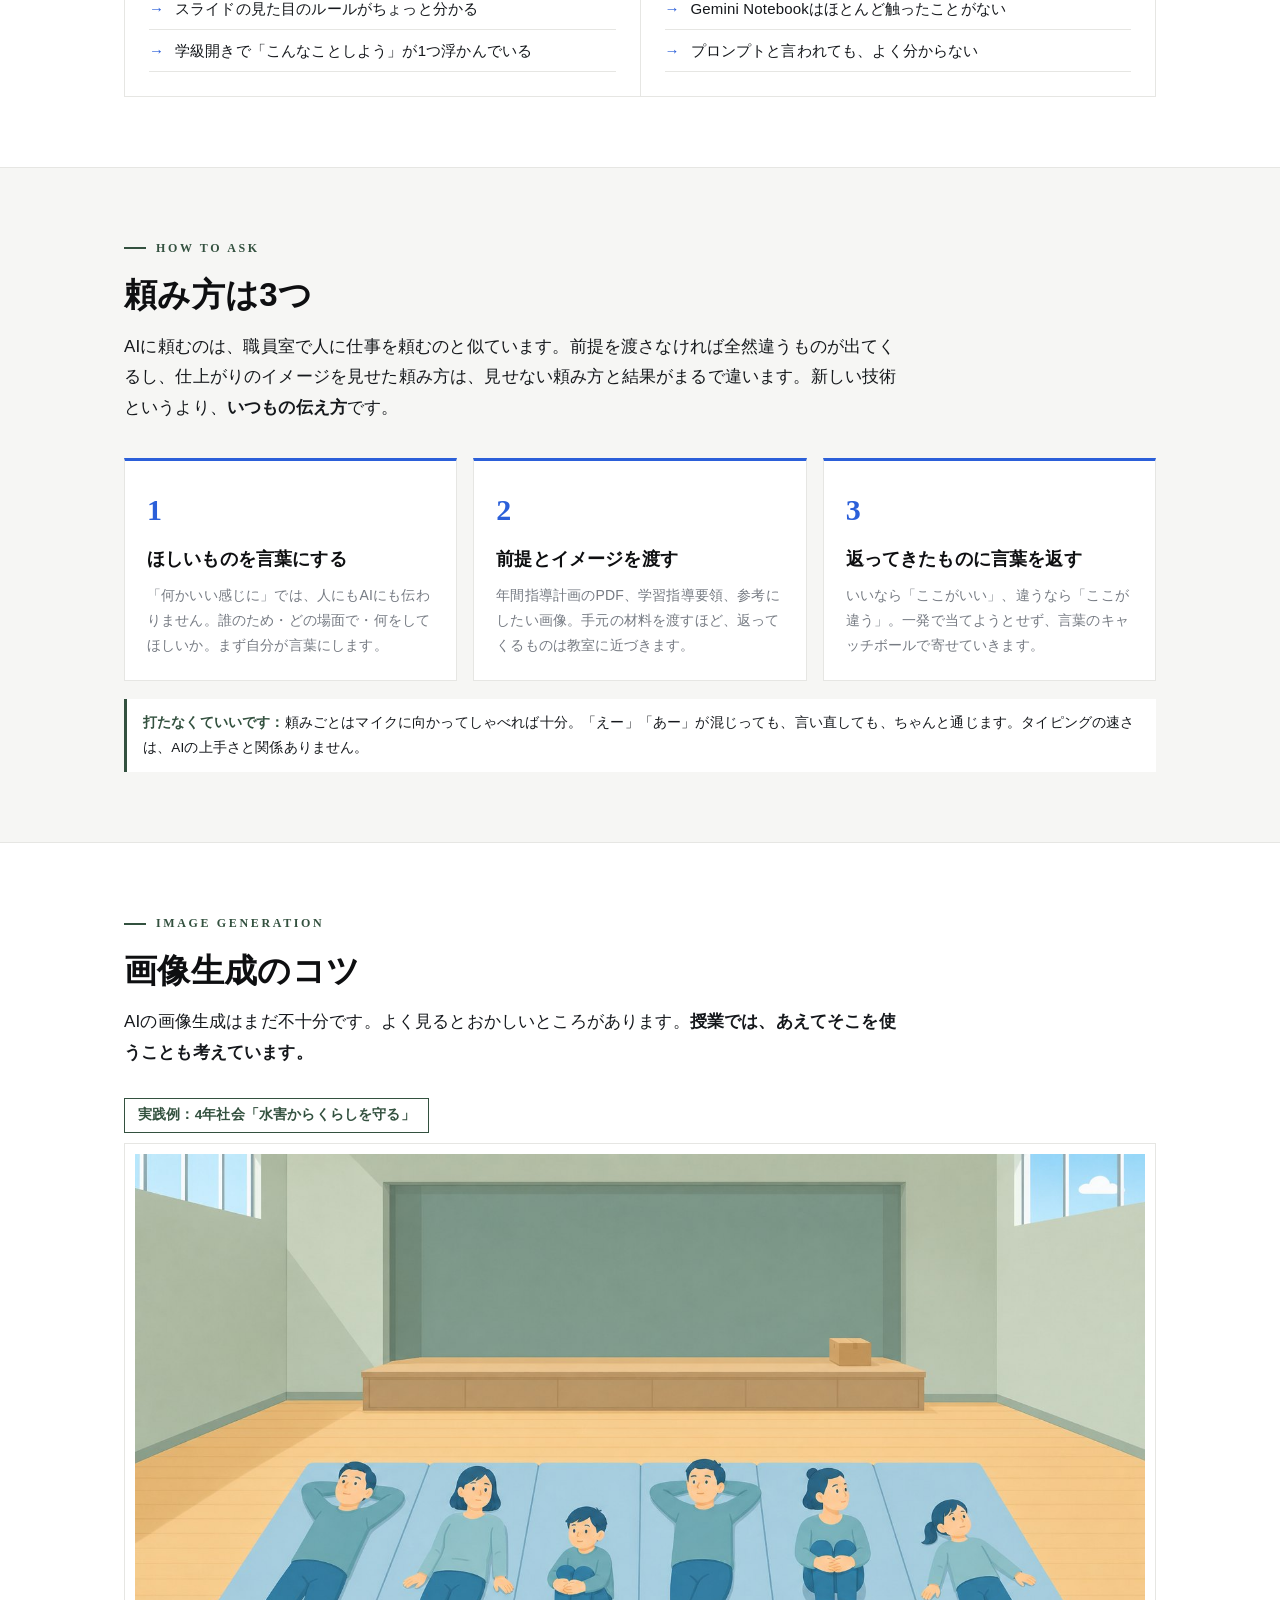
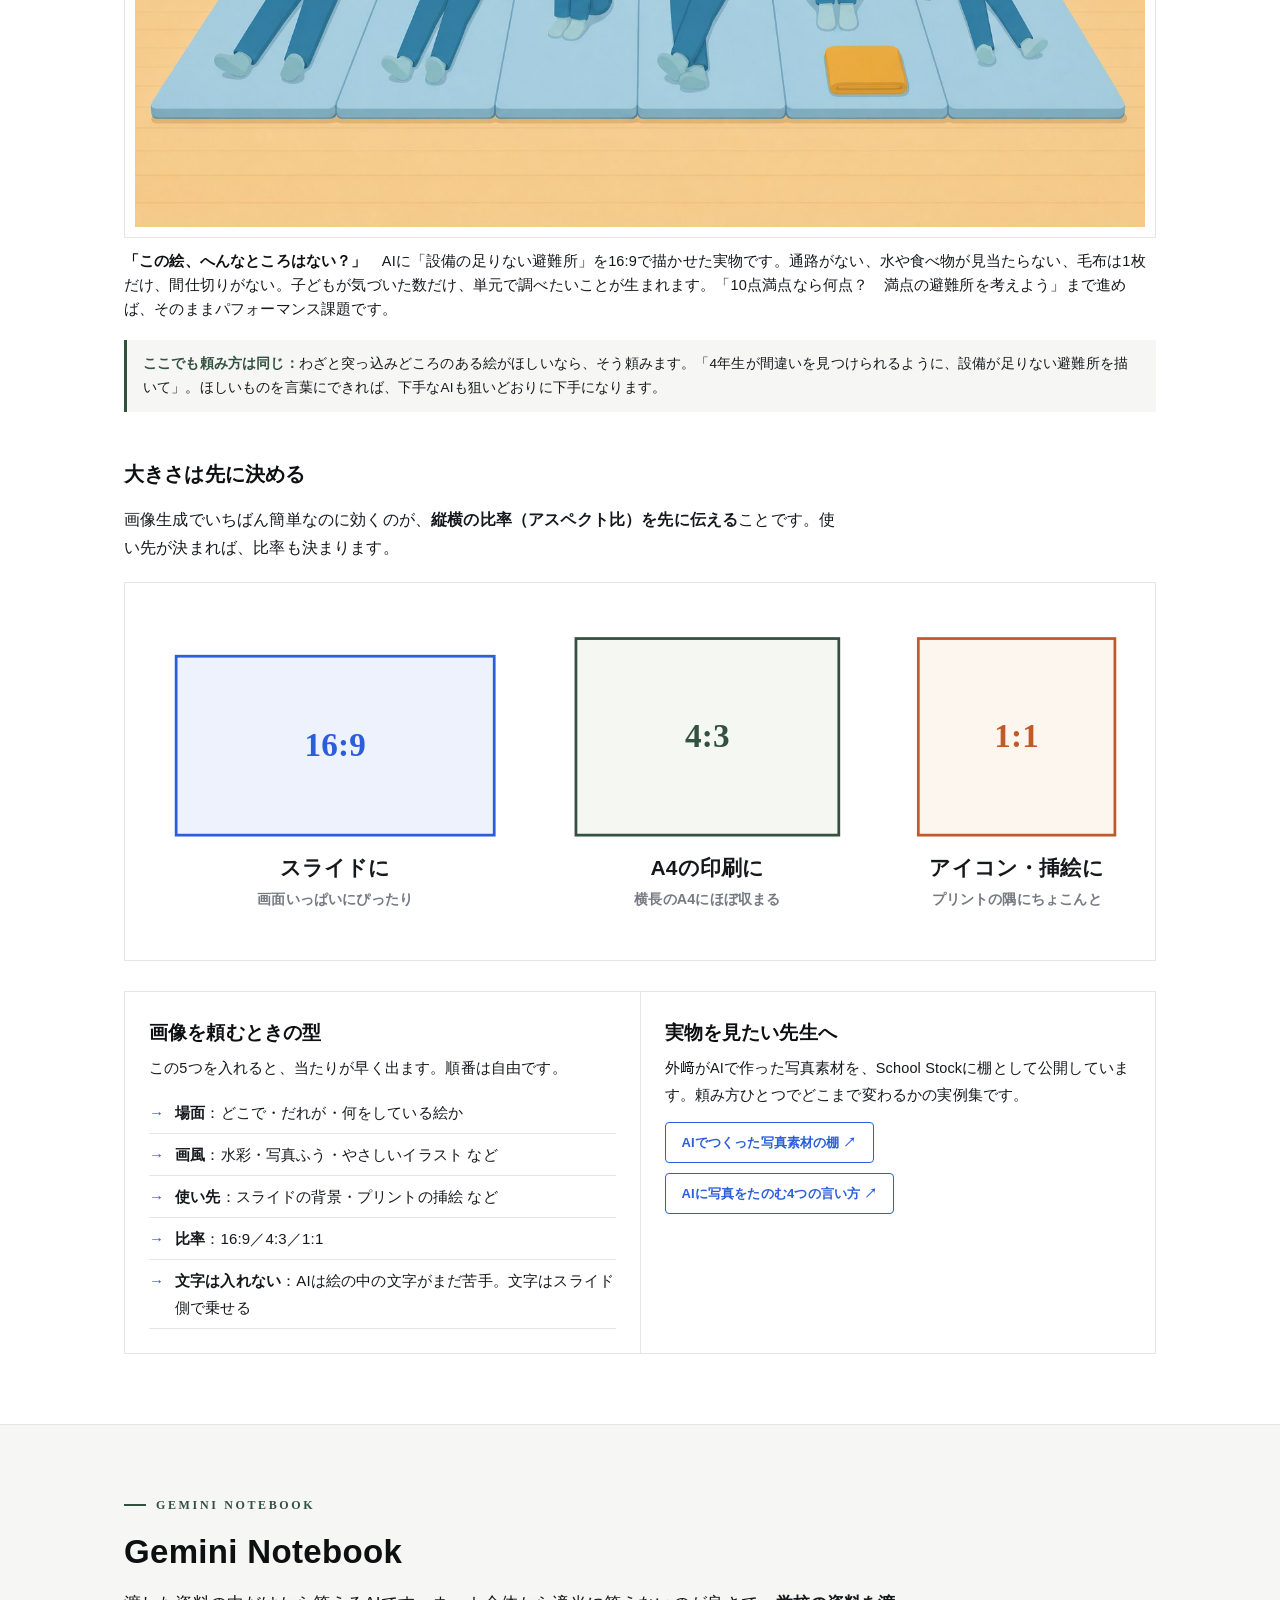
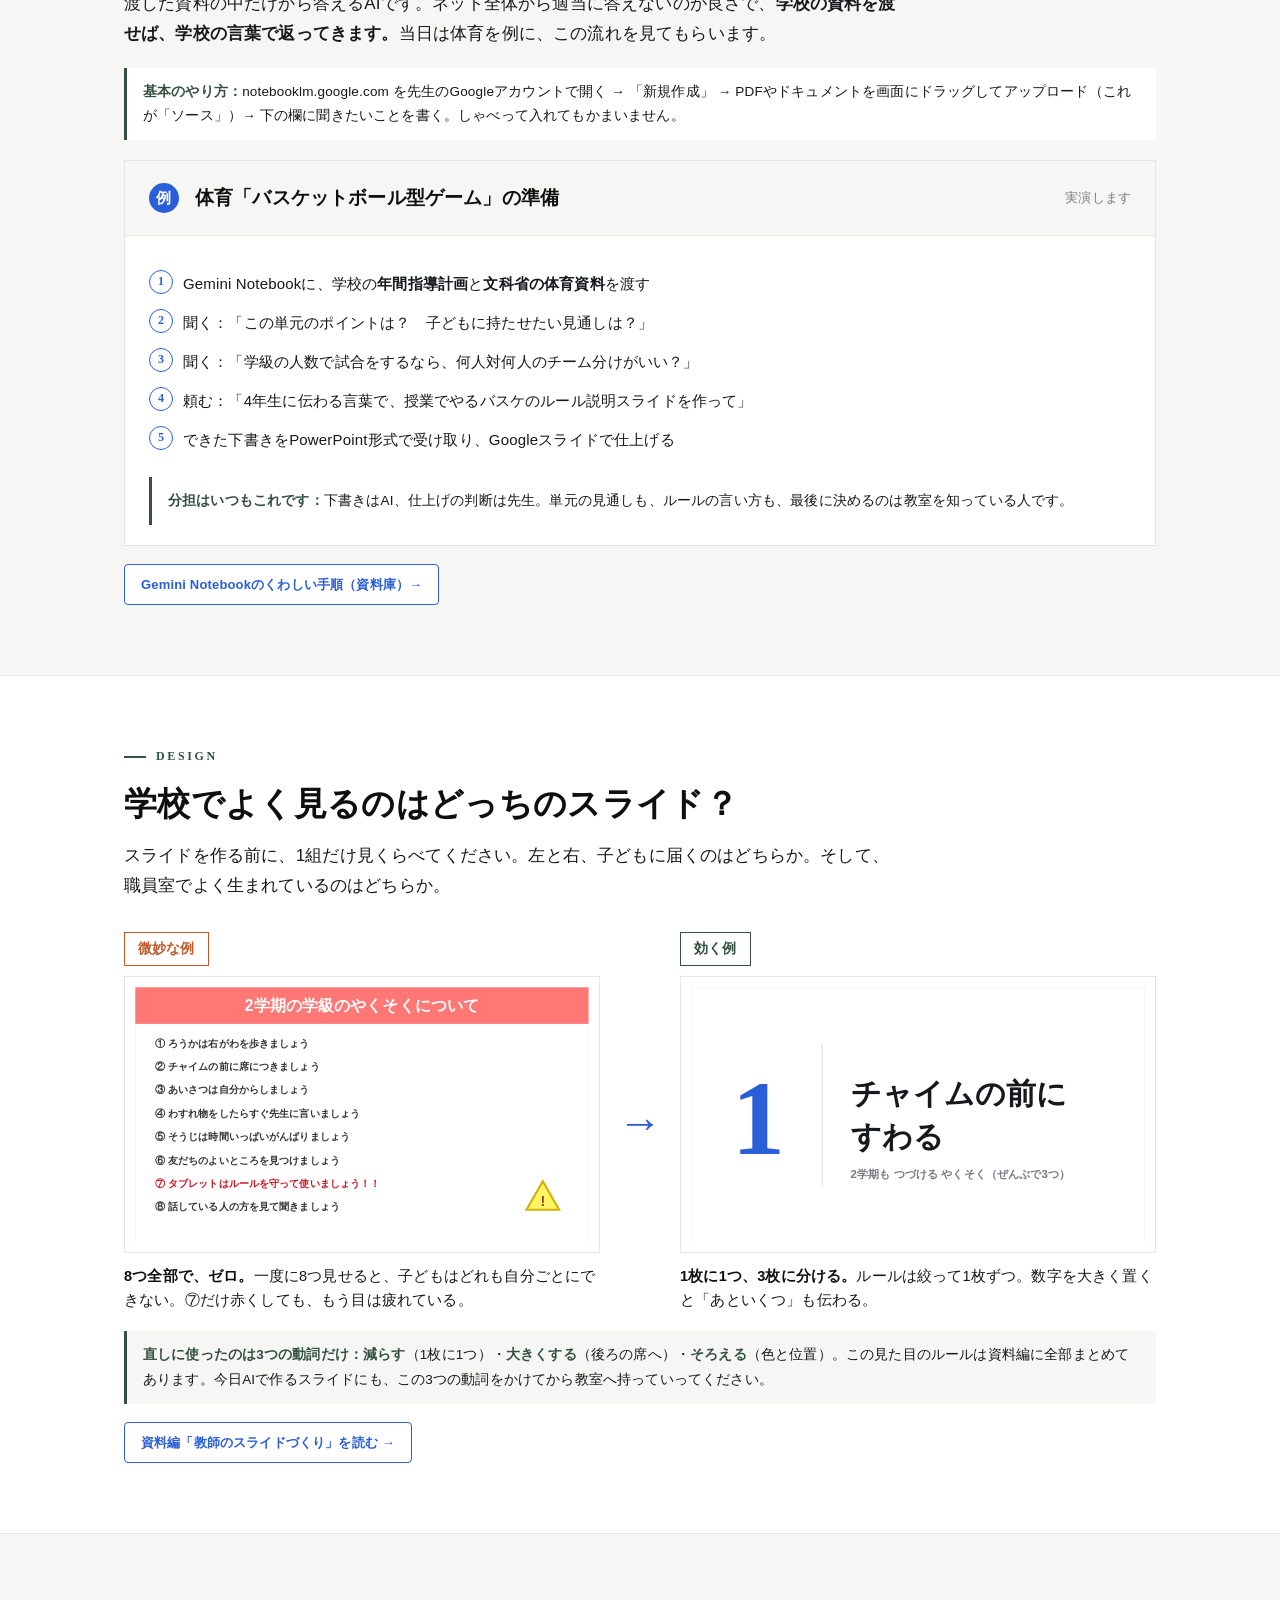
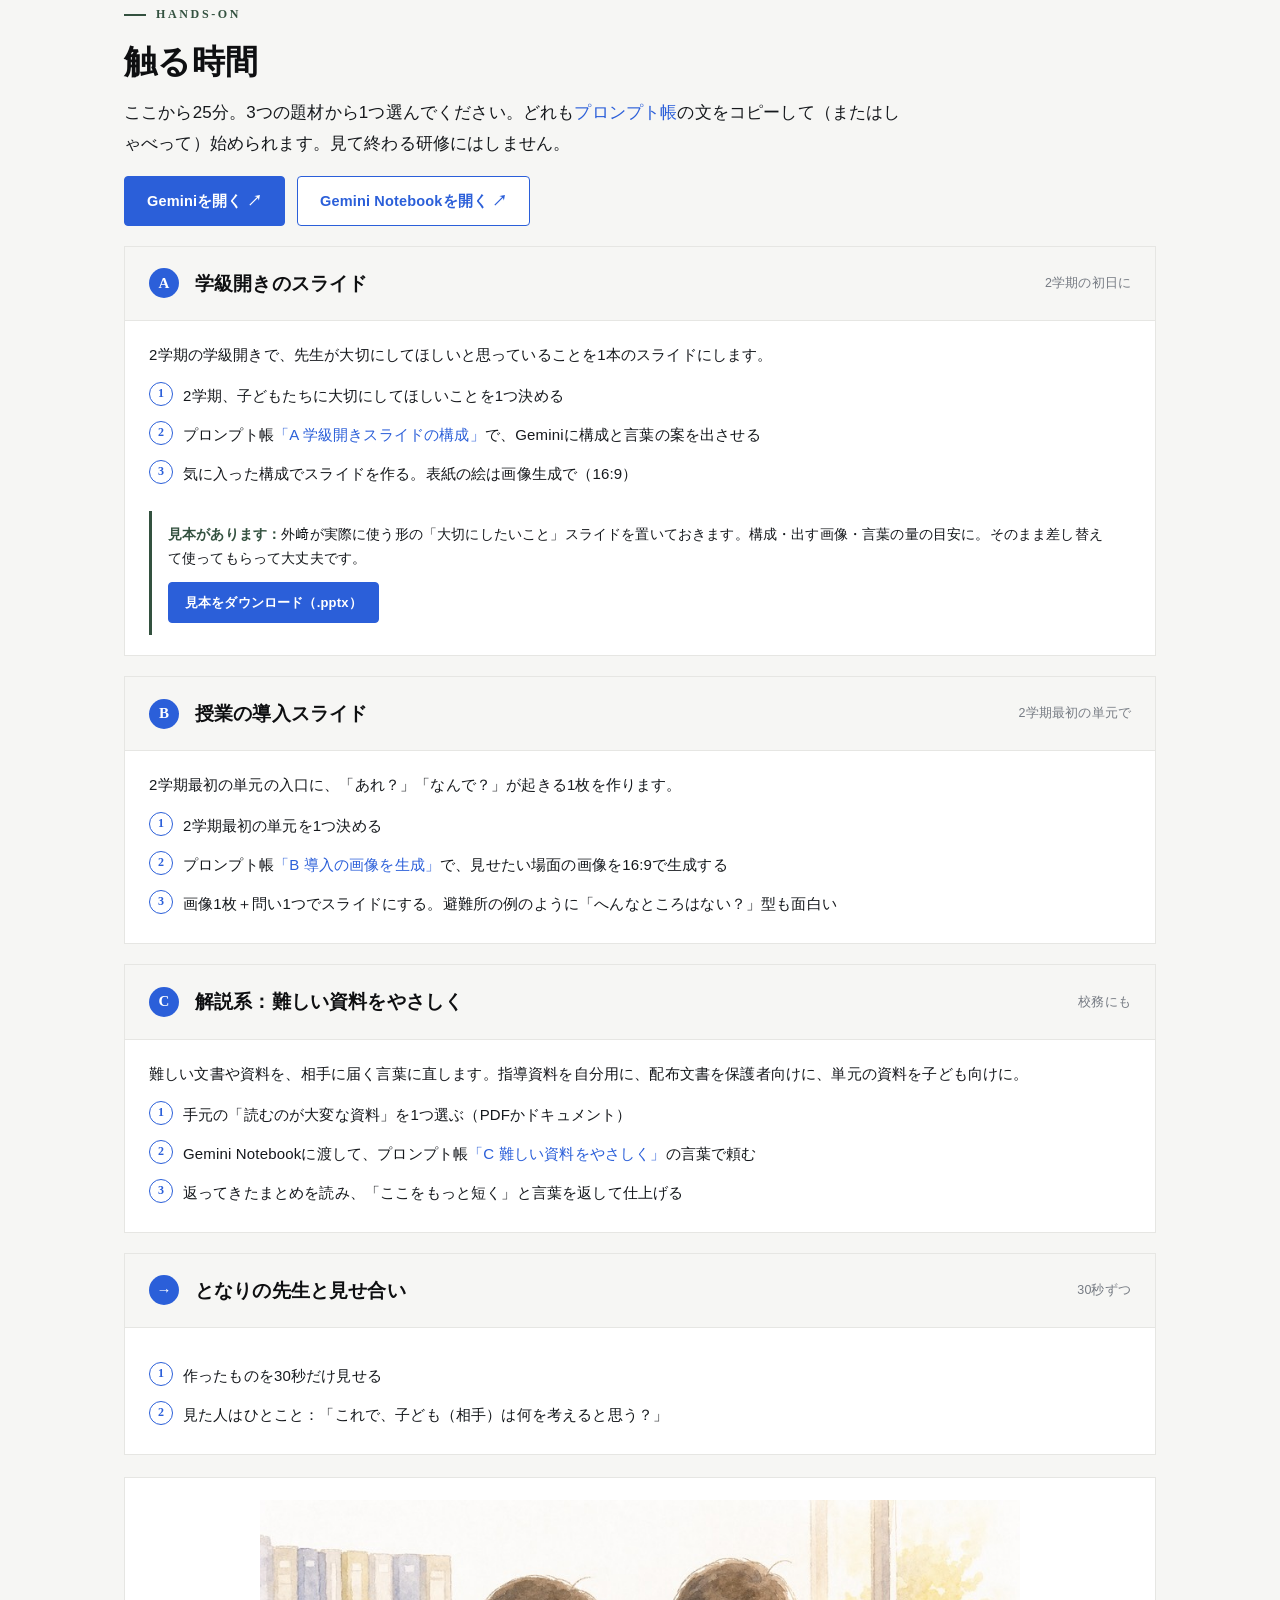
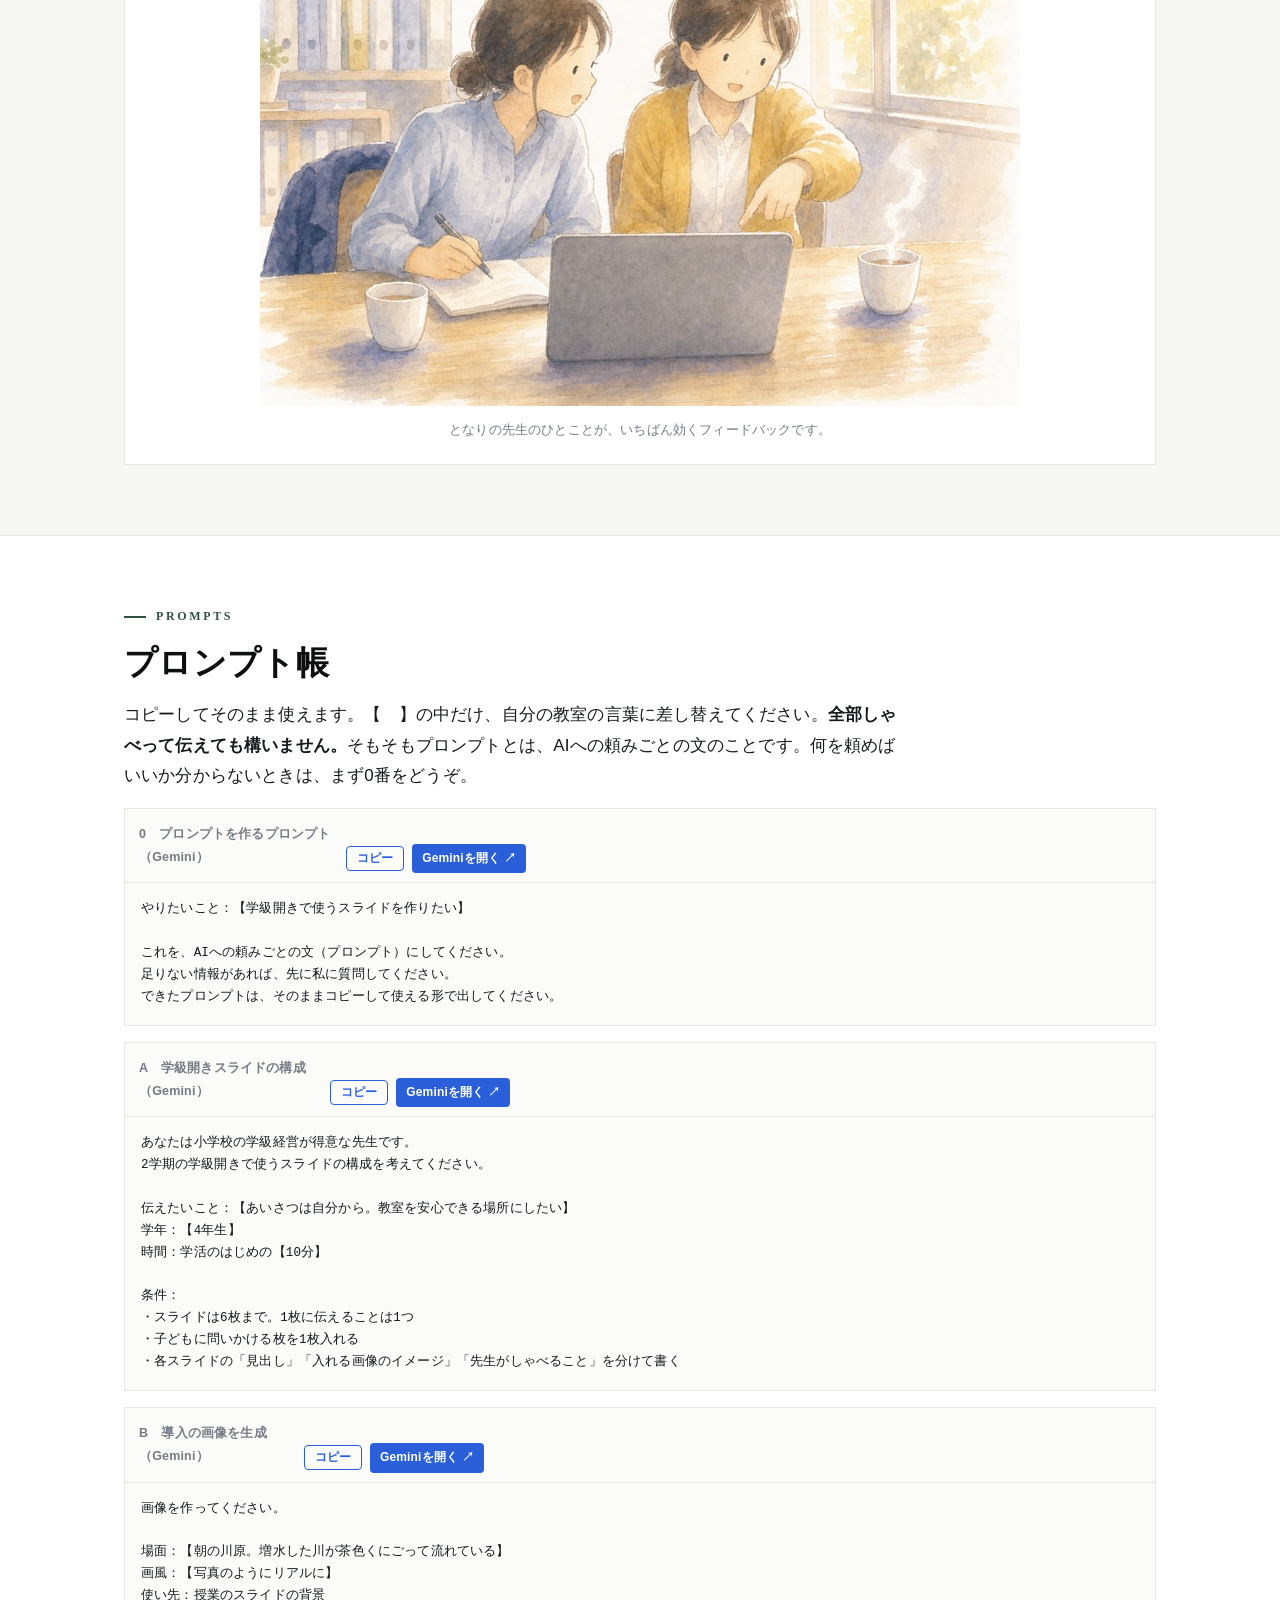
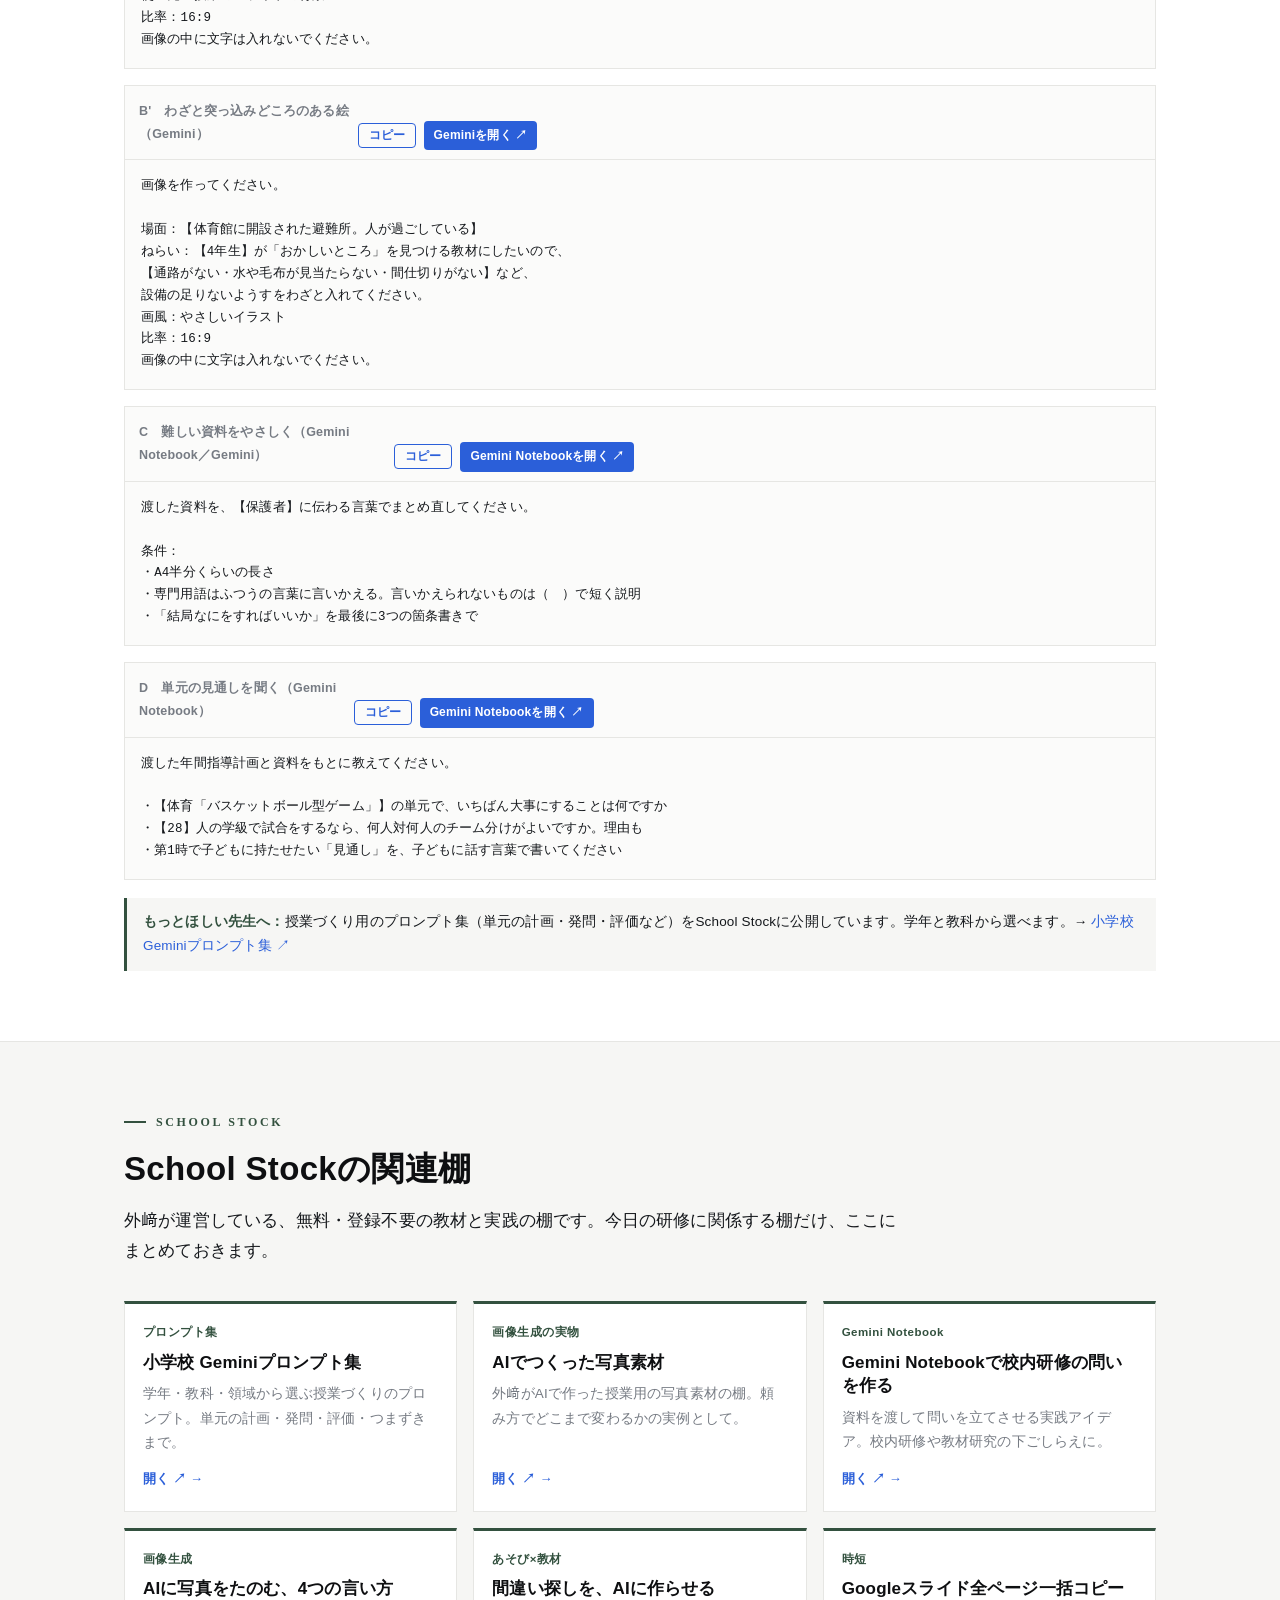
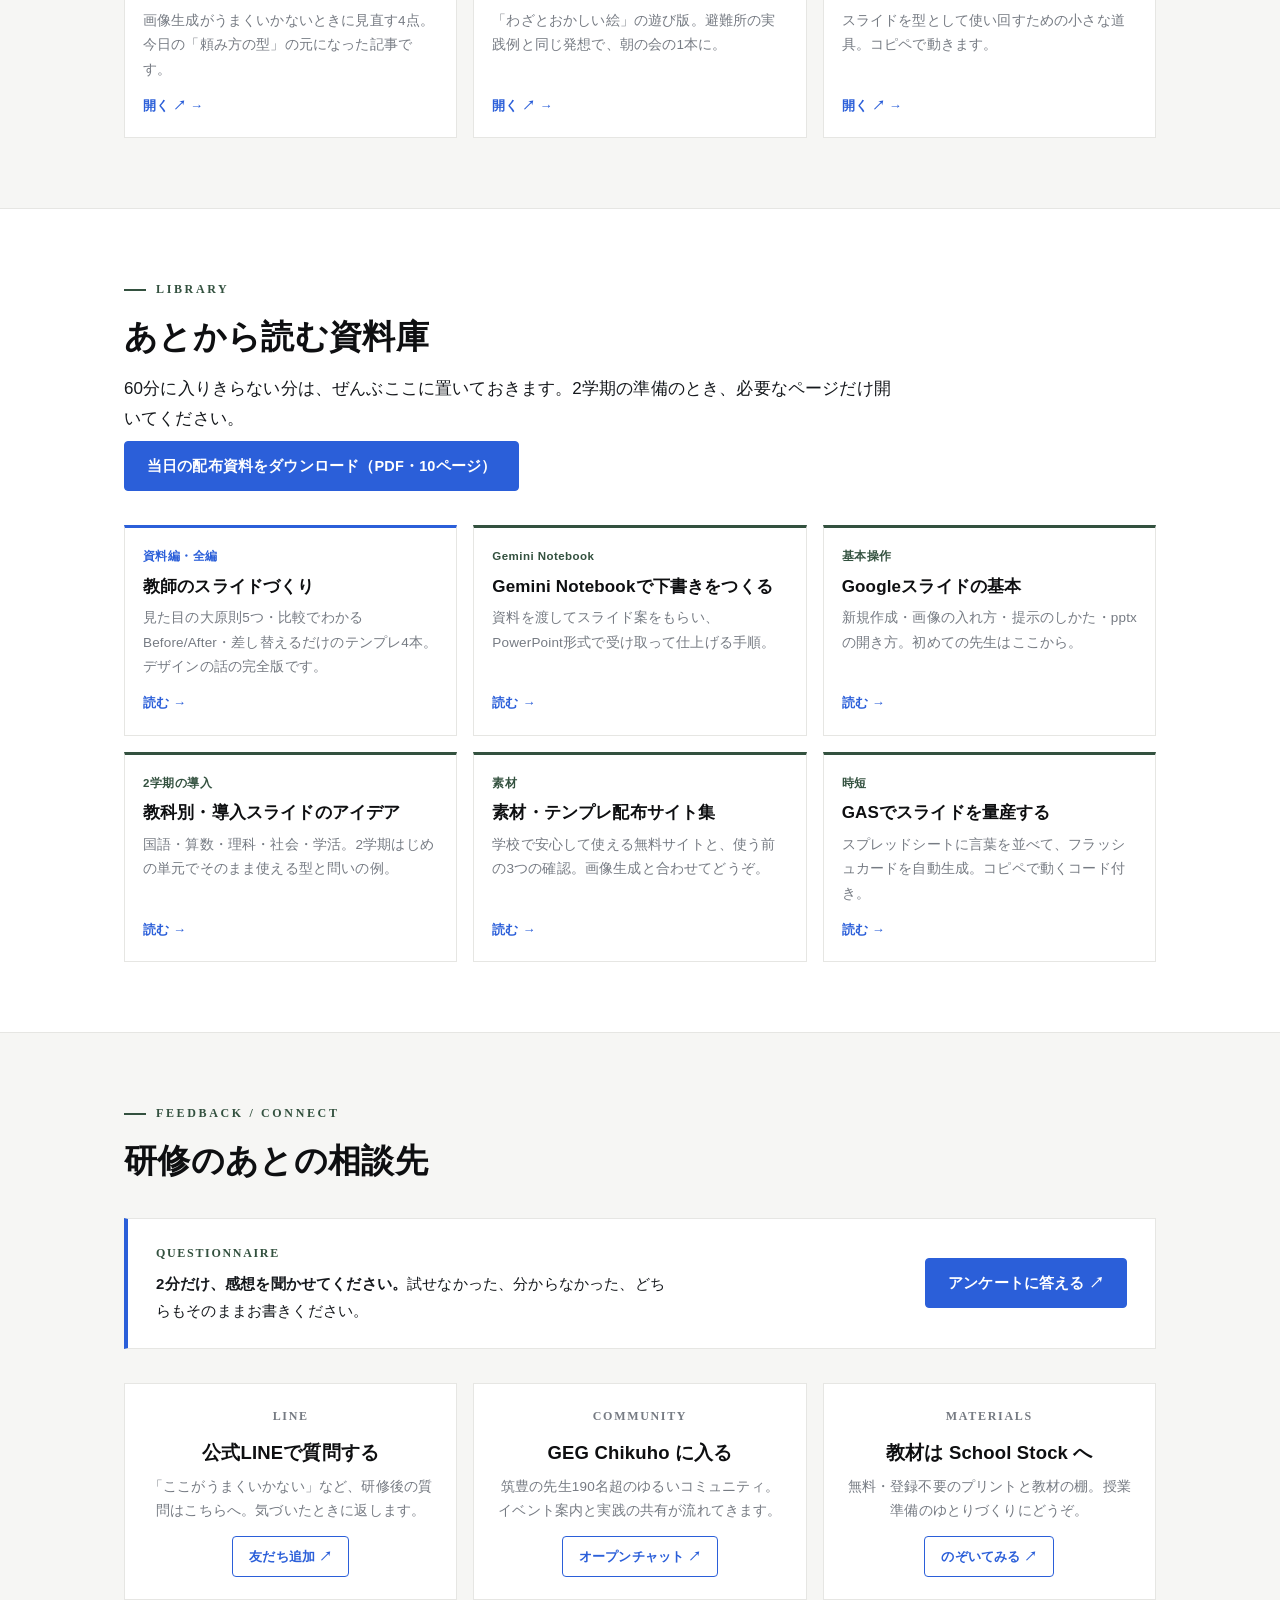
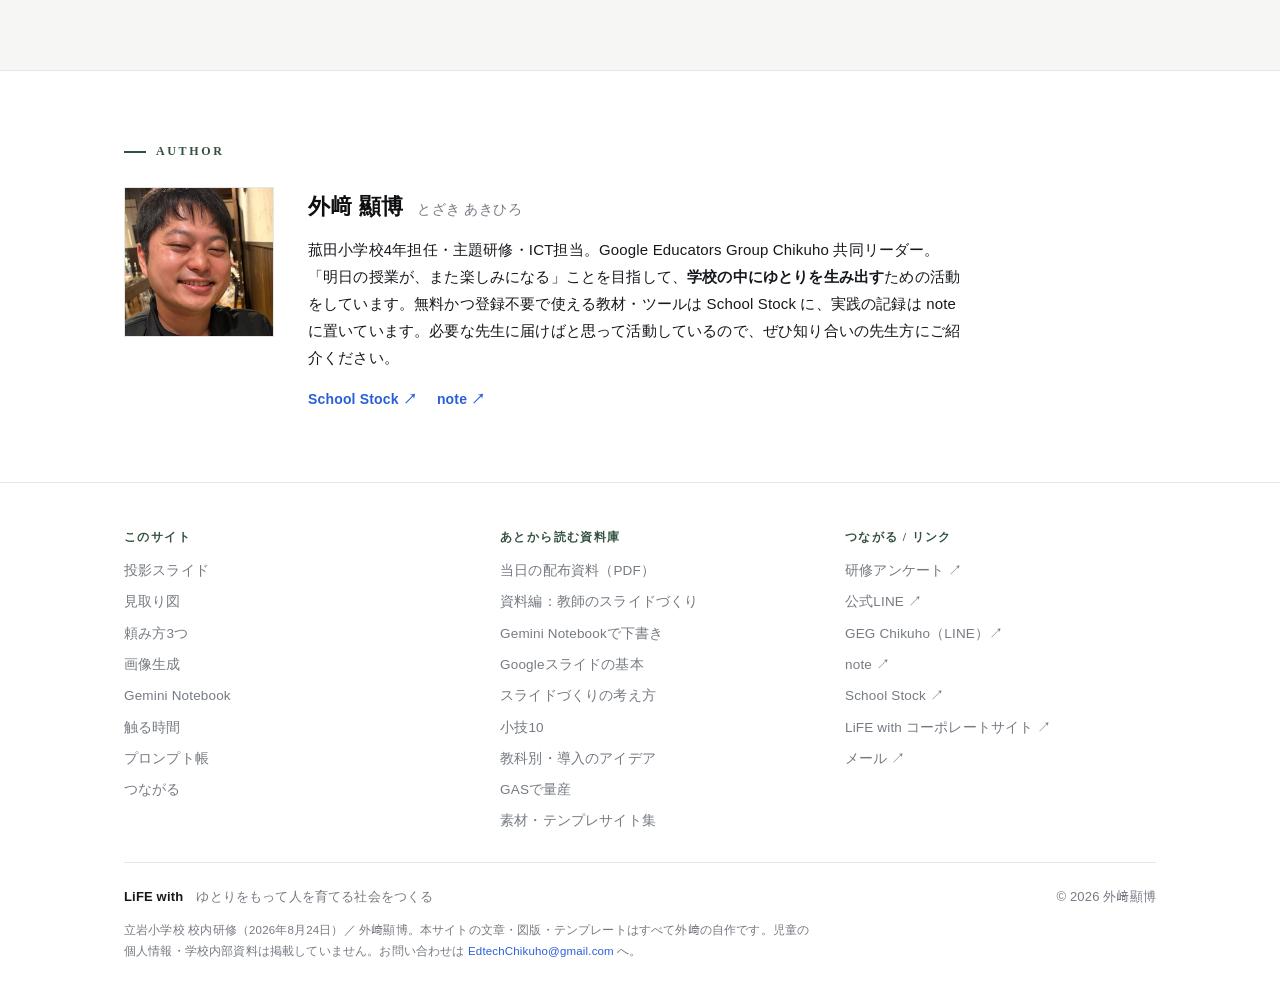
==== commit 25fea76e: "スライドをHTML投映型（高田小の型）で作り直し・LiFE withロゴを左上とハンバーガーメニュー・QRワンタッチ表示・トップに戻る・Geminiを開くボタン・配布資料にロゴ Co-Authored" ====
--- a/index.html
+++ b/index.html
@@ -13,7 +13,7 @@
 <!-- ===== top bar ===== -->
 <header class="bar">
   <div class="wrap">
-    <div class="brand">LiFE with<span class="with">研修</span></div>
+    <a class="brand-logo" href="./" aria-label="このサイトのトップへ"><img src="assets/logo.png" alt="LiFE with"><span class="with">研修</span></a>
     <nav class="nav">
       <a href="#flow">見取り図</a>
       <a href="#tanomikata">頼み方</a>
@@ -21,10 +21,35 @@
       <a href="#notebooklm">Gemini Notebook</a>
       <a href="#handson">つくる</a>
       <a href="#prompt">プロンプト帳</a>
+      <a href="slide/" target="_blank" rel="noopener">スライド</a>
       <a href="#shiryo">資料庫</a>
     </nav>
+    <div class="bar-tools">
+      <button class="qr-btn" id="qrbtn">QR</button>
+      <button class="burger" id="menubtn" aria-label="メニュー" aria-expanded="false"><span></span><span></span><span></span></button>
+    </div>
   </div>
 </header>
+
+<nav id="mmenu" aria-label="メニュー">
+  <a href="#flow">見取り図</a>
+  <a href="#tanomikata">頼み方</a>
+  <a href="#gazo">画像生成</a>
+  <a href="#notebooklm">Gemini Notebook</a>
+  <a href="#handson">つくる（触る時間）</a>
+  <a href="#prompt">プロンプト帳</a>
+  <a href="slide/" target="_blank" rel="noopener">投影スライド</a>
+  <a href="#shiryo">あとから読む資料庫</a>
+  <a href="#connect">相談先・アンケート</a>
+</nav>
+
+<div id="qrov" role="dialog" aria-label="研修サイトのQRコード">
+  <img src="qr/tateiwa_qr.png" alt="研修サイトのQRコード">
+  <div class="u">a-tozak.github.io/tateiwa-kenshu</div>
+  <div class="c">タップで閉じる</div>
+</div>
+
+<button id="totop" aria-label="ページの先頭へ">↑</button>
 
 <!-- ===== hero ===== -->
 <div class="hero">
@@ -281,6 +306,10 @@
     <div class="eyebrow">Hands-on</div>
     <h2>触る時間</h2>
     <p class="lead">ここから25分。3つの題材から1つ選んでください。どれも<a href="#prompt">プロンプト帳</a>の文をコピーして（またはしゃべって）始められます。見て終わる研修にはしません。</p>
+    <div class="launch-row">
+      <a class="btn primary" href="https://gemini.google.com" target="_blank" rel="noopener">Geminiを開く ↗</a>
+      <a class="btn" href="https://notebooklm.google.com" target="_blank" rel="noopener">Gemini Notebookを開く ↗</a>
+    </div>
 
     <div class="menu">
       <div class="head"><span class="badge">A</span><h3>学級開きのスライド</h3><span class="lv">2学期の初日に</span></div>
@@ -340,7 +369,7 @@
     <p class="lead">コピーしてそのまま使えます。【　】の中だけ、自分の教室の言葉に差し替えてください。<b>全部しゃべって伝えても構いません。</b>そもそもプロンプトとは、AIへの頼みごとの文のことです。何を頼めばいいか分からないときは、まず0番をどうぞ。</p>
 
     <div class="prompt">
-      <div class="ph"><span>0　プロンプトを作るプロンプト（Gemini）</span><button class="copy" data-copy>コピー</button></div>
+      <div class="ph"><span>0　プロンプトを作るプロンプト（Gemini）</span><span class="tools"><button class="copy" data-copy>コピー</button><a class="open-ai" href="https://gemini.google.com" target="_blank" rel="noopener">Geminiを開く ↗</a></span></div>
       <pre>やりたいこと：【学級開きで使うスライドを作りたい】
 
 これを、AIへの頼みごとの文（プロンプト）にしてください。
@@ -349,7 +378,7 @@
     </div>
 
     <div class="prompt">
-      <div class="ph"><span>A　学級開きスライドの構成（Gemini）</span><button class="copy" data-copy>コピー</button></div>
+      <div class="ph"><span>A　学級開きスライドの構成（Gemini）</span><span class="tools"><button class="copy" data-copy>コピー</button><a class="open-ai" href="https://gemini.google.com" target="_blank" rel="noopener">Geminiを開く ↗</a></span></div>
       <pre>あなたは小学校の学級経営が得意な先生です。
 2学期の学級開きで使うスライドの構成を考えてください。
 
@@ -364,7 +393,7 @@
     </div>
 
     <div class="prompt">
-      <div class="ph"><span>B　導入の画像を生成（Gemini）</span><button class="copy" data-copy>コピー</button></div>
+      <div class="ph"><span>B　導入の画像を生成（Gemini）</span><span class="tools"><button class="copy" data-copy>コピー</button><a class="open-ai" href="https://gemini.google.com" target="_blank" rel="noopener">Geminiを開く ↗</a></span></div>
       <pre>画像を作ってください。
 
 場面：【朝の川原。増水した川が茶色くにごって流れている】
@@ -375,7 +404,7 @@
     </div>
 
     <div class="prompt">
-      <div class="ph"><span>B'　わざと突っ込みどころのある絵（Gemini）</span><button class="copy" data-copy>コピー</button></div>
+      <div class="ph"><span>B'　わざと突っ込みどころのある絵（Gemini）</span><span class="tools"><button class="copy" data-copy>コピー</button><a class="open-ai" href="https://gemini.google.com" target="_blank" rel="noopener">Geminiを開く ↗</a></span></div>
       <pre>画像を作ってください。
 
 場面：【体育館に開設された避難所。人が過ごしている】
@@ -388,7 +417,7 @@
     </div>
 
     <div class="prompt">
-      <div class="ph"><span>C　難しい資料をやさしく（Gemini Notebook／Gemini）</span><button class="copy" data-copy>コピー</button></div>
+      <div class="ph"><span>C　難しい資料をやさしく（Gemini Notebook／Gemini）</span><span class="tools"><button class="copy" data-copy>コピー</button><a class="open-ai" href="https://notebooklm.google.com" target="_blank" rel="noopener">Gemini Notebookを開く ↗</a></span></div>
       <pre>渡した資料を、【保護者】に伝わる言葉でまとめ直してください。
 
 条件：
@@ -398,7 +427,7 @@
     </div>
 
     <div class="prompt">
-      <div class="ph"><span>D　単元の見通しを聞く（Gemini Notebook）</span><button class="copy" data-copy>コピー</button></div>
+      <div class="ph"><span>D　単元の見通しを聞く（Gemini Notebook）</span><span class="tools"><button class="copy" data-copy>コピー</button><a class="open-ai" href="https://notebooklm.google.com" target="_blank" rel="noopener">Gemini Notebookを開く ↗</a></span></div>
       <pre>渡した年間指導計画と資料をもとに教えてください。
 
 ・【体育「バスケットボール型ゲーム」】の単元で、いちばん大事にすることは何ですか
@@ -566,6 +595,7 @@
     <nav class="site-map" aria-label="サイトマップ">
       <div class="sm-col">
         <div class="sm-h">このサイト</div>
+        <a href="slide/">投影スライド</a>
         <a href="#flow">見取り図</a>
         <a href="#tanomikata">頼み方3つ</a>
         <a href="#gazo">画像生成</a>
@@ -593,6 +623,7 @@
         <a href="https://line.me/ti/g2/FRICO2MfuNChAlRed3dlgW3X5YyFqyuhNR_nZw?utm_source=invitation&utm_medium=link_copy&utm_campaign=default" target="_blank" rel="noopener">GEG Chikuho（LINE）↗</a>
         <a href="https://note.com/tozaki_edu" target="_blank" rel="noopener">note ↗</a>
         <a href="https://a-tozak.github.io/School_Stock/" target="_blank" rel="noopener">School Stock ↗</a>
+        <a href="https://a-tozak.github.io/life-with/" target="_blank" rel="noopener">LiFE with コーポレートサイト ↗</a>
         <a href="mailto:EdtechChikuho@gmail.com">メール ↗</a>
       </div>
     </nav>
@@ -631,6 +662,29 @@
     });
   });
 });
+
+// QRワンタッチ表示
+const qrov=document.getElementById('qrov');
+document.getElementById('qrbtn').addEventListener('click',()=>qrov.classList.add('on'));
+qrov.addEventListener('click',()=>qrov.classList.remove('on'));
+document.addEventListener('keydown',e=>{ if(e.key==='Escape') qrov.classList.remove('on'); });
+
+// ハンバーガーメニュー
+const mbtn=document.getElementById('menubtn'), mmenu=document.getElementById('mmenu');
+mbtn.addEventListener('click',()=>{
+  const on=!mmenu.classList.contains('on');
+  mmenu.classList.toggle('on',on); mbtn.classList.toggle('open',on);
+  mbtn.setAttribute('aria-expanded',on?'true':'false');
+});
+mmenu.querySelectorAll('a').forEach(a=>a.addEventListener('click',()=>{
+  mmenu.classList.remove('on'); mbtn.classList.remove('open'); mbtn.setAttribute('aria-expanded','false');
+}));
+
+// トップに戻る
+const totop=document.getElementById('totop');
+totop.addEventListener('click',()=>window.scrollTo({top:0,behavior:'smooth'}));
+const onTop=()=>totop.classList.toggle('show',window.scrollY>600);
+document.addEventListener('scroll',onTop,{passive:true}); onTop();
 </script>
 </body>
 </html>
--- a/styles.css
+++ b/styles.css
@@ -244,3 +244,53 @@
 /* SVG共通 */
 .d-label{font-family:var(--font-ja); font-weight:700}
 .d-mono{font-family:var(--font-en)}
+
+/* ロゴ・バー右の道具（2026-08-21） */
+.brand-logo{display:flex; align-items:center; gap:10px; text-decoration:none}
+.brand-logo:hover{text-decoration:none}
+.brand-logo img{height:34px; width:auto; display:block}
+.brand-logo .with{font-family:var(--font-en); font-style:italic; color:var(--moss); font-size:14px}
+.bar-tools{display:flex; align-items:center; gap:10px}
+.qr-btn{font-family:var(--font-ja); font-weight:800; font-size:12.5px; color:#fff; background:var(--accent);
+  border:none; border-radius:6px; padding:7px 14px; cursor:pointer}
+.qr-btn:hover{background:#2450be}
+.burger{display:none; width:40px; height:40px; border:1px solid var(--line); background:var(--paper);
+  border-radius:6px; cursor:pointer; position:relative}
+.burger span{position:absolute; left:9px; right:9px; height:2px; background:var(--ink); transition:.2s}
+.burger span:nth-child(1){top:12px}
+.burger span:nth-child(2){top:19px}
+.burger span:nth-child(3){top:26px}
+.burger.open span:nth-child(1){top:19px; transform:rotate(45deg)}
+.burger.open span:nth-child(2){opacity:0}
+.burger.open span:nth-child(3){top:19px; transform:rotate(-45deg)}
+@media(max-width:760px){ .burger{display:block} }
+
+/* モバイルメニュー */
+#mmenu{display:none; position:fixed; top:56px; left:0; right:0; z-index:49; background:var(--paper);
+  border-bottom:1px solid var(--line); box-shadow:0 12px 24px rgba(0,0,0,.08)}
+#mmenu.on{display:block}
+#mmenu a{display:block; padding:14px 24px; border-top:1px dotted var(--line); color:var(--ink);
+  font-weight:700; font-size:15px}
+#mmenu a:hover{text-decoration:none; background:var(--wash)}
+
+/* QRワンタッチ表示 */
+#qrov{position:fixed; inset:0; z-index:99; background:rgba(14,15,17,.94); display:none;
+  align-items:center; justify-content:center; flex-direction:column; gap:22px; cursor:pointer; padding:24px}
+#qrov.on{display:flex}
+#qrov img{width:min(64vh,80vw); background:#fff; padding:20px; border-radius:8px}
+#qrov .u{font-family:var(--font-mono); font-size:15px; color:#fff}
+#qrov .c{font-size:13px; color:#9aa0a8}
+
+/* トップに戻る */
+#totop{position:fixed; right:18px; bottom:18px; z-index:48; width:46px; height:46px; border-radius:50%;
+  background:var(--accent); color:#fff; border:none; font-size:20px; font-weight:800; cursor:pointer;
+  box-shadow:0 6px 16px rgba(43,95,217,.35); opacity:0; pointer-events:none; transition:opacity .25s}
+#totop.show{opacity:1; pointer-events:auto}
+#totop:hover{background:#2450be}
+
+/* AIを開くボタン（プロンプト帳） */
+.open-ai{font-weight:800; font-size:12px; color:#fff; background:var(--accent); border-radius:4px;
+  padding:4px 10px; white-space:nowrap}
+.open-ai:hover{text-decoration:none; background:#2450be}
+.prompt .ph .tools{display:flex; gap:8px; align-items:center}
+.launch-row{display:flex; gap:12px; flex-wrap:wrap; margin-top:16px}
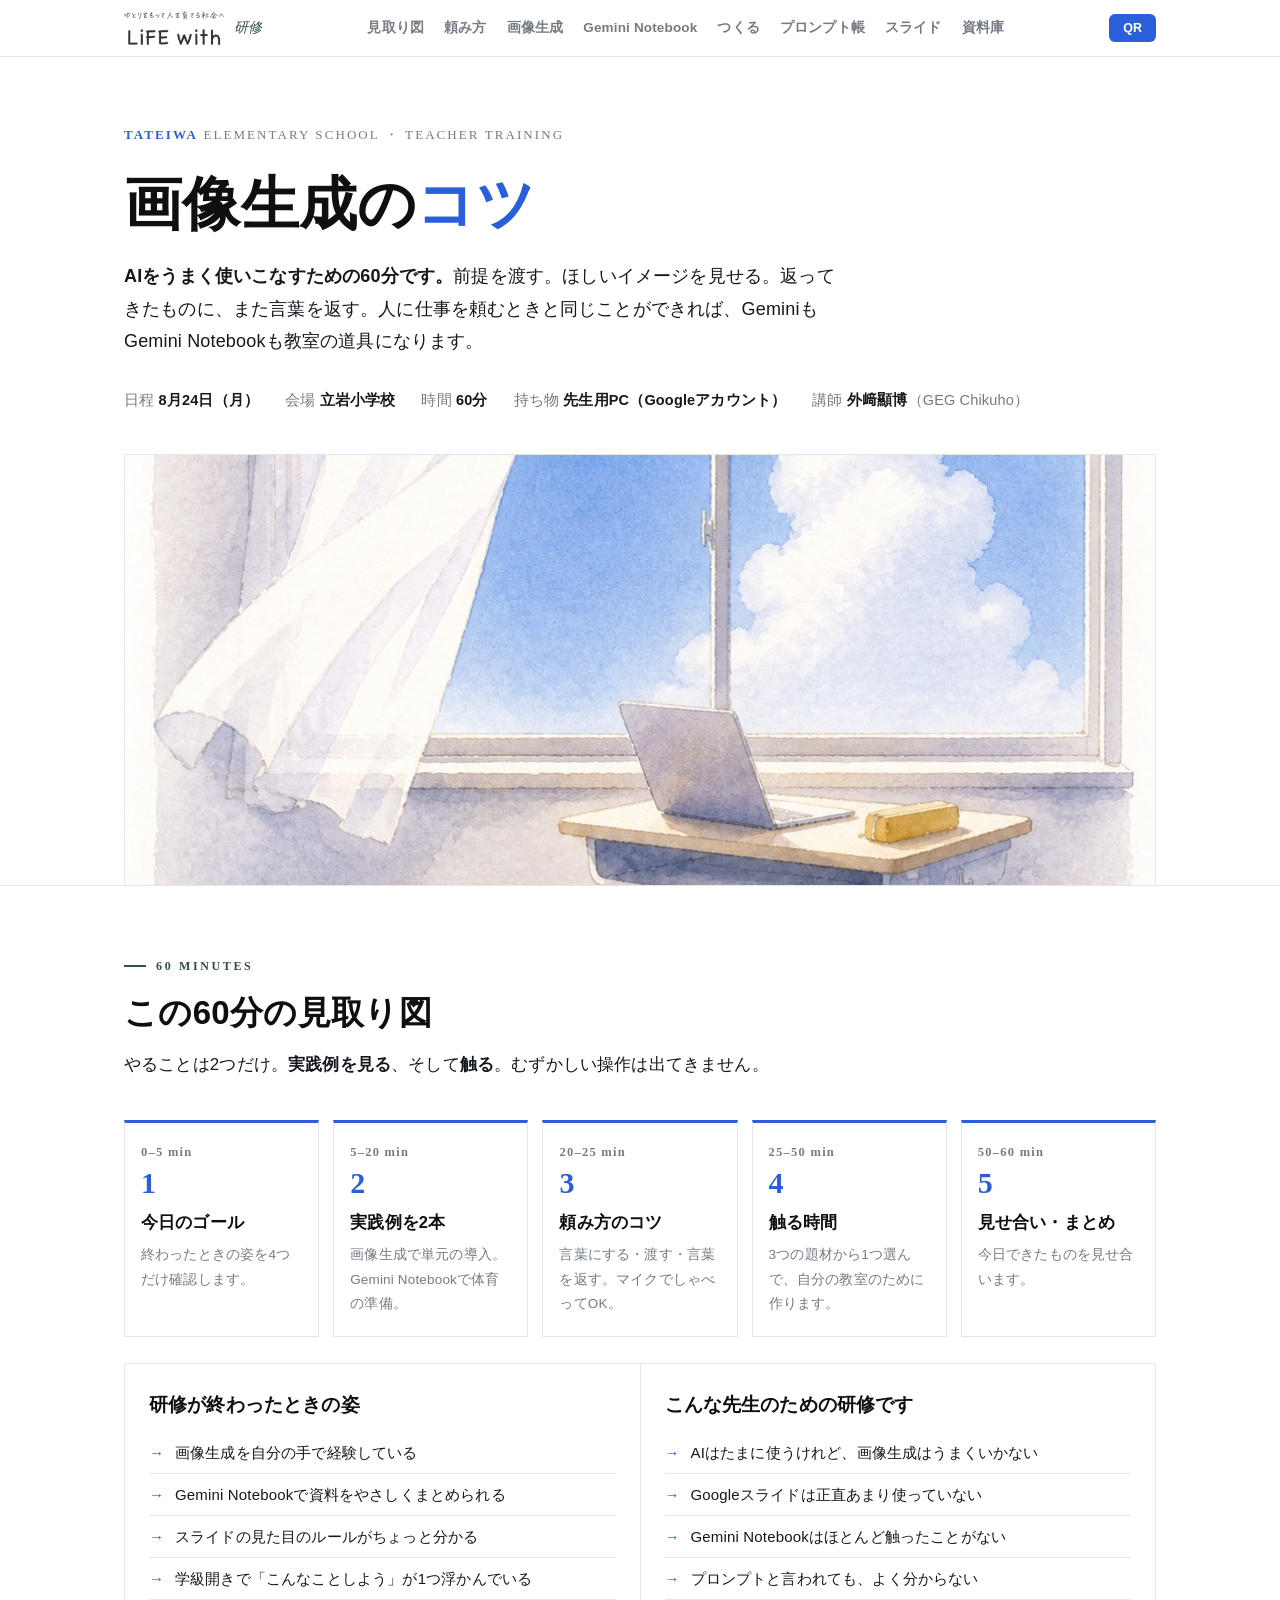
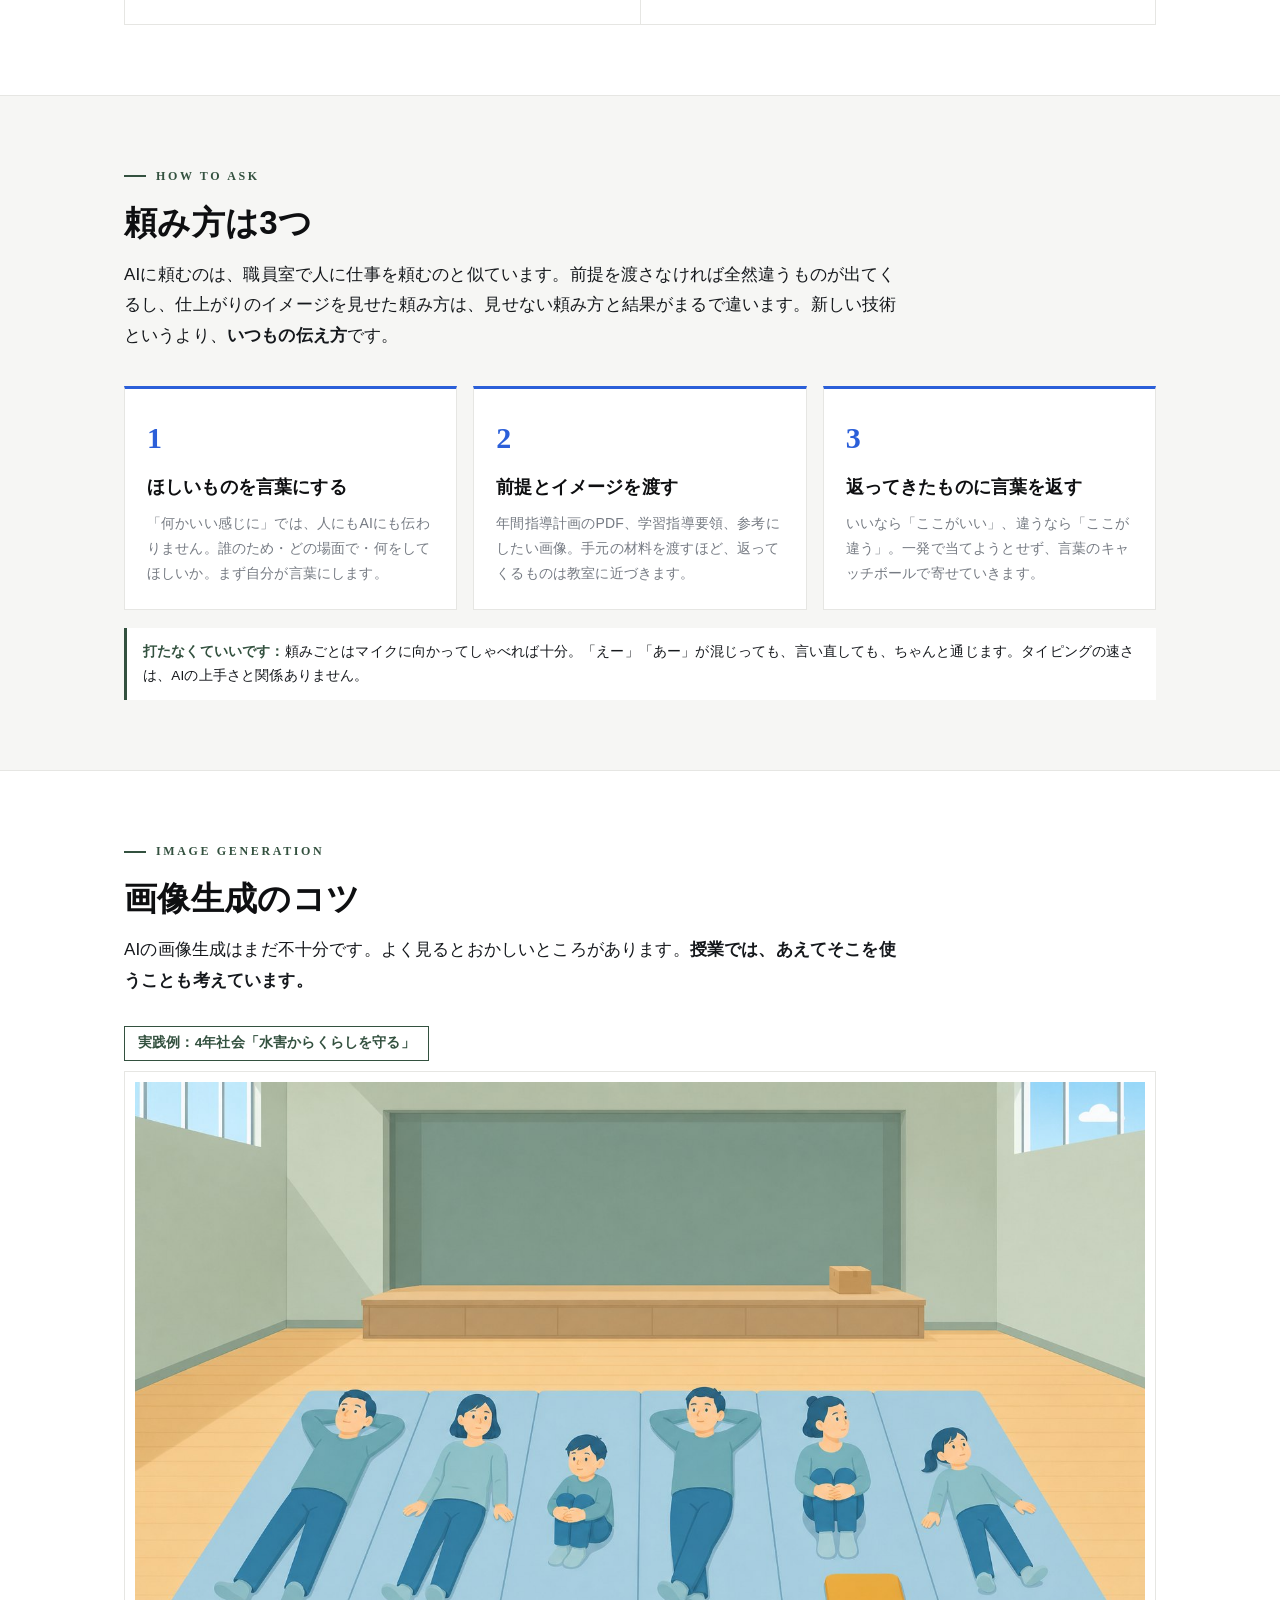
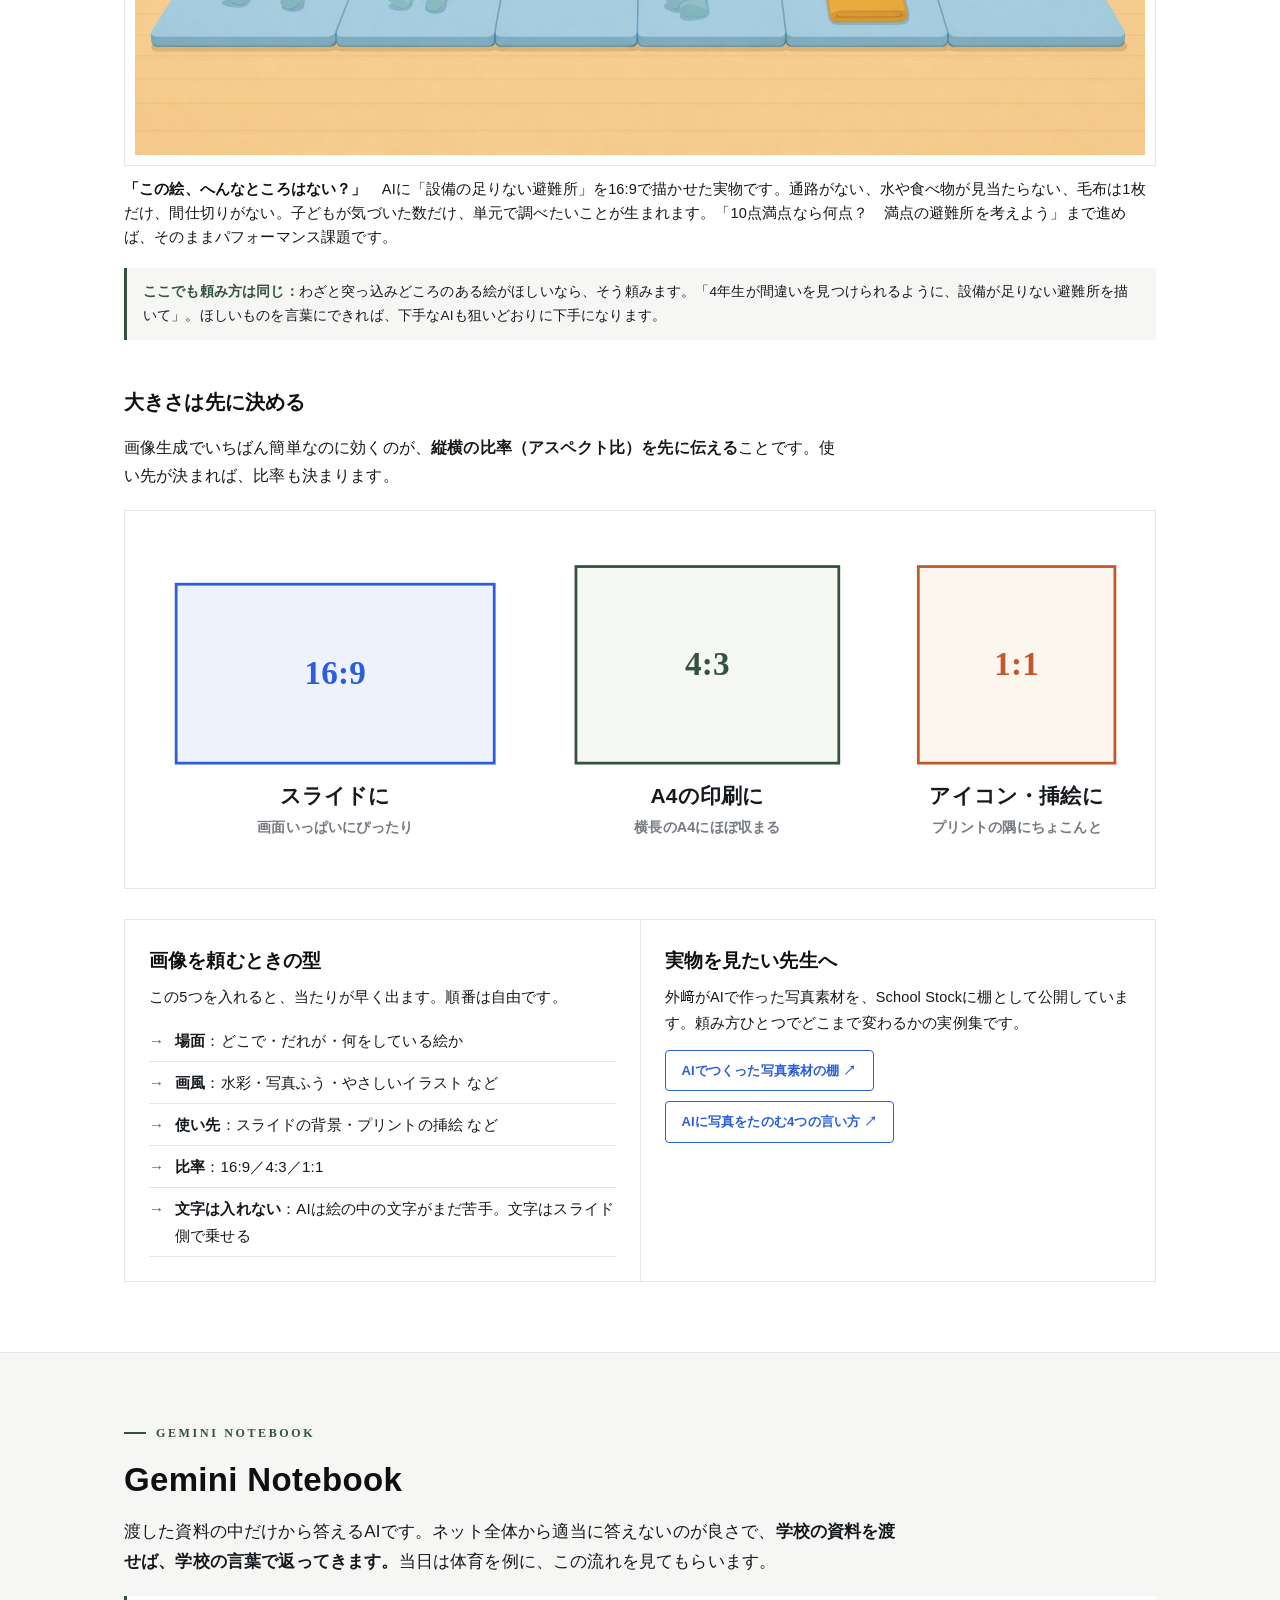
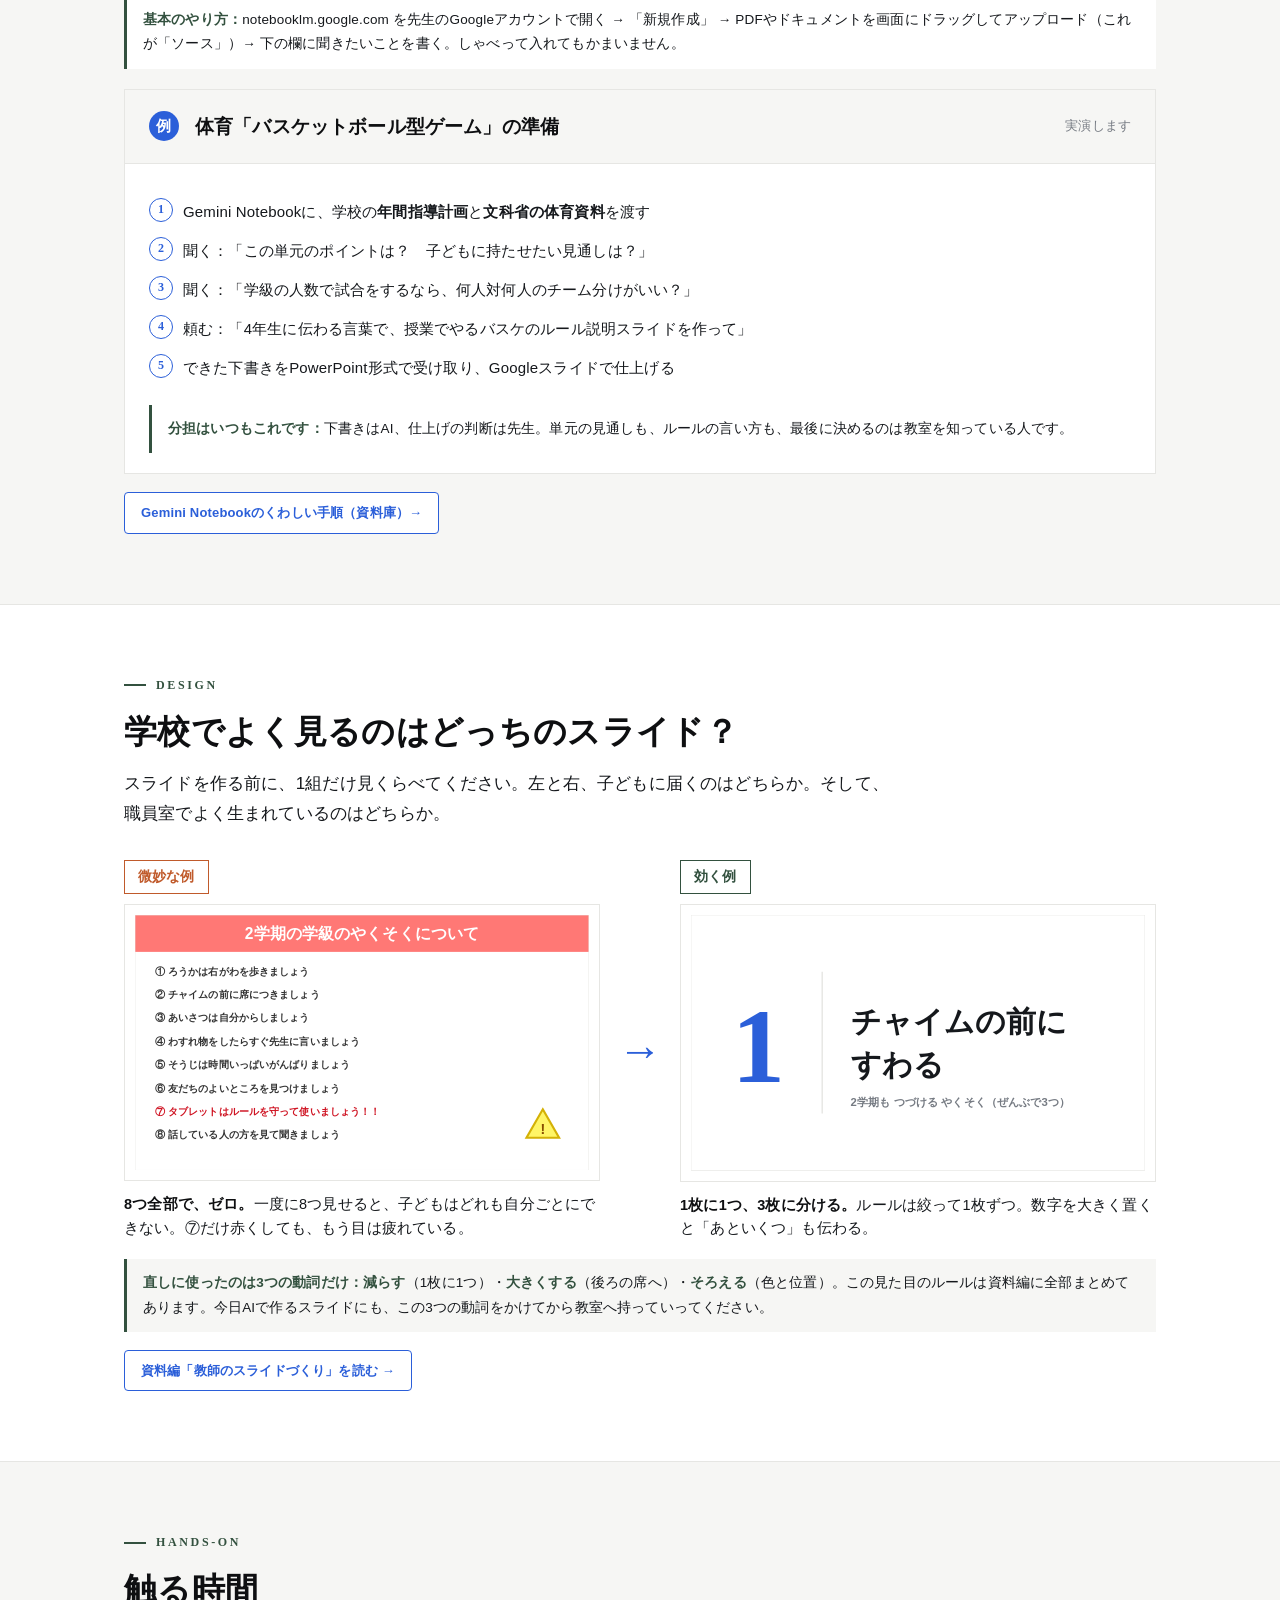
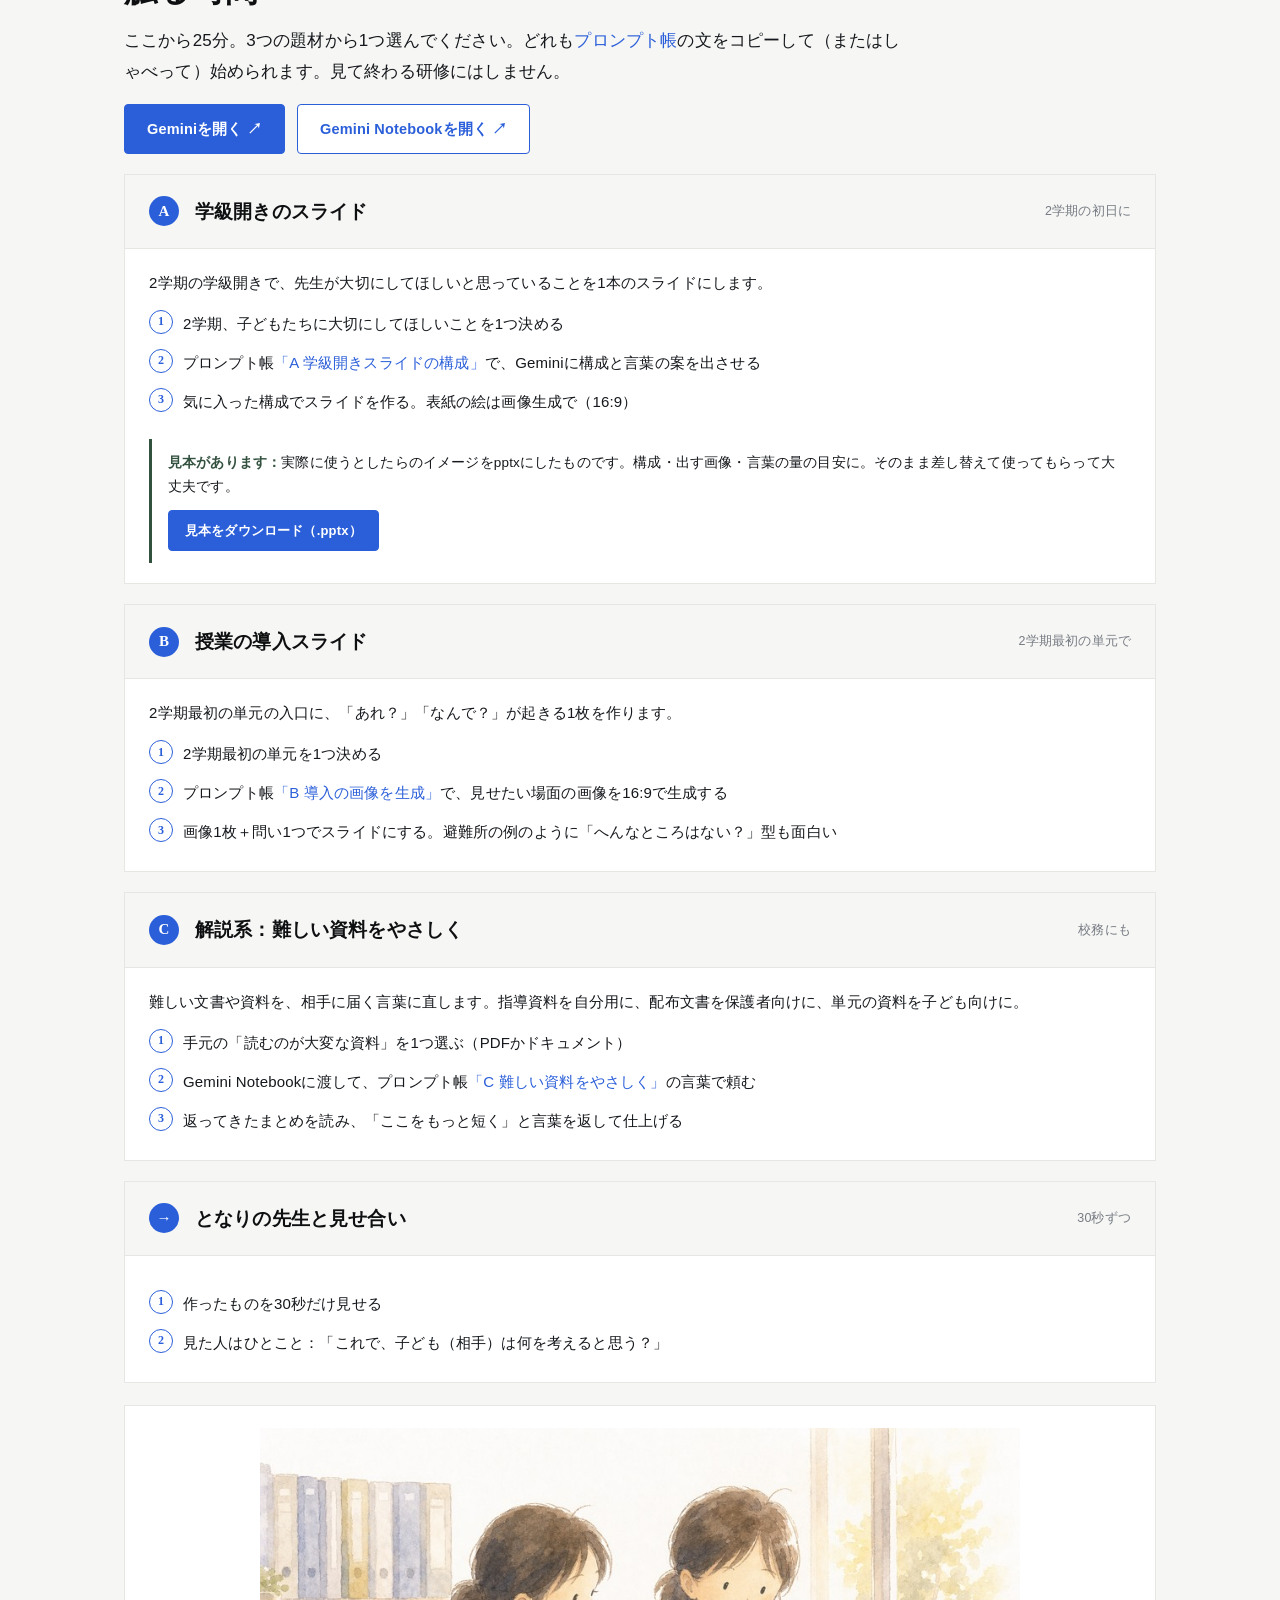
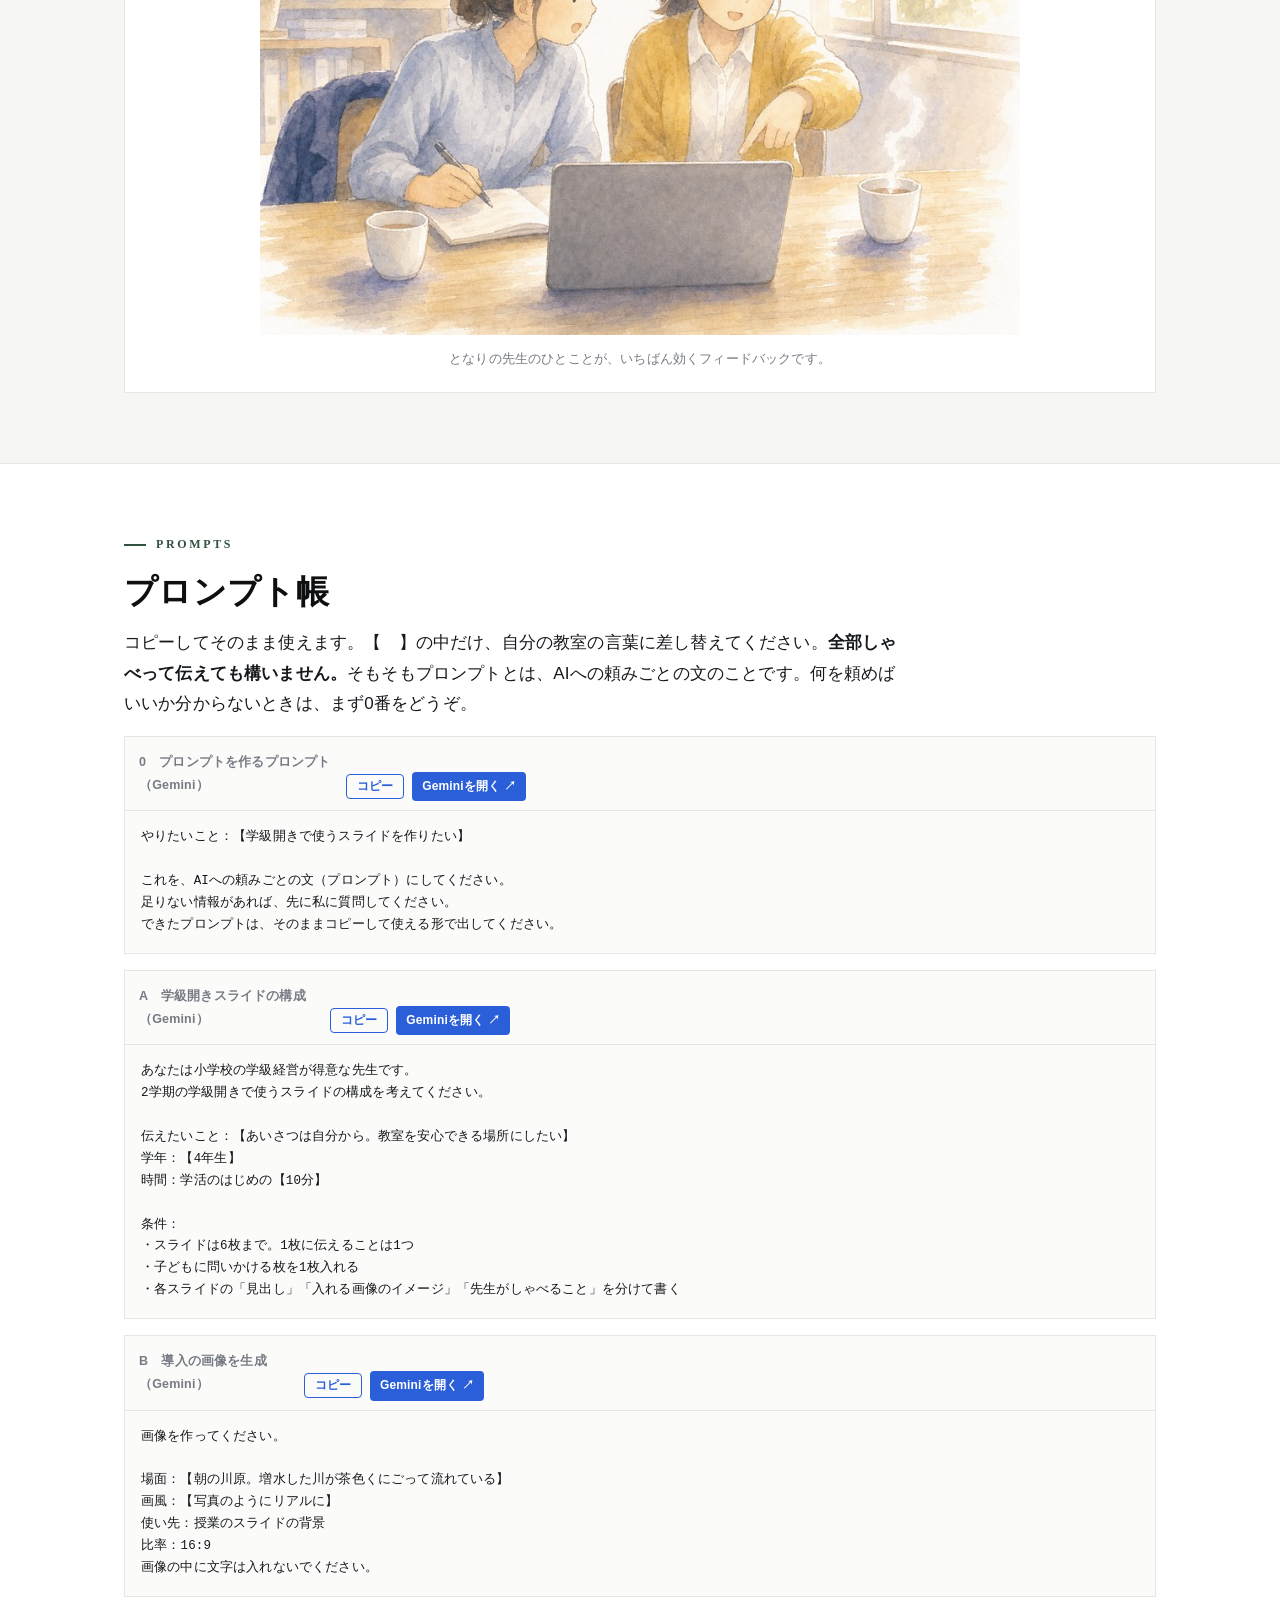
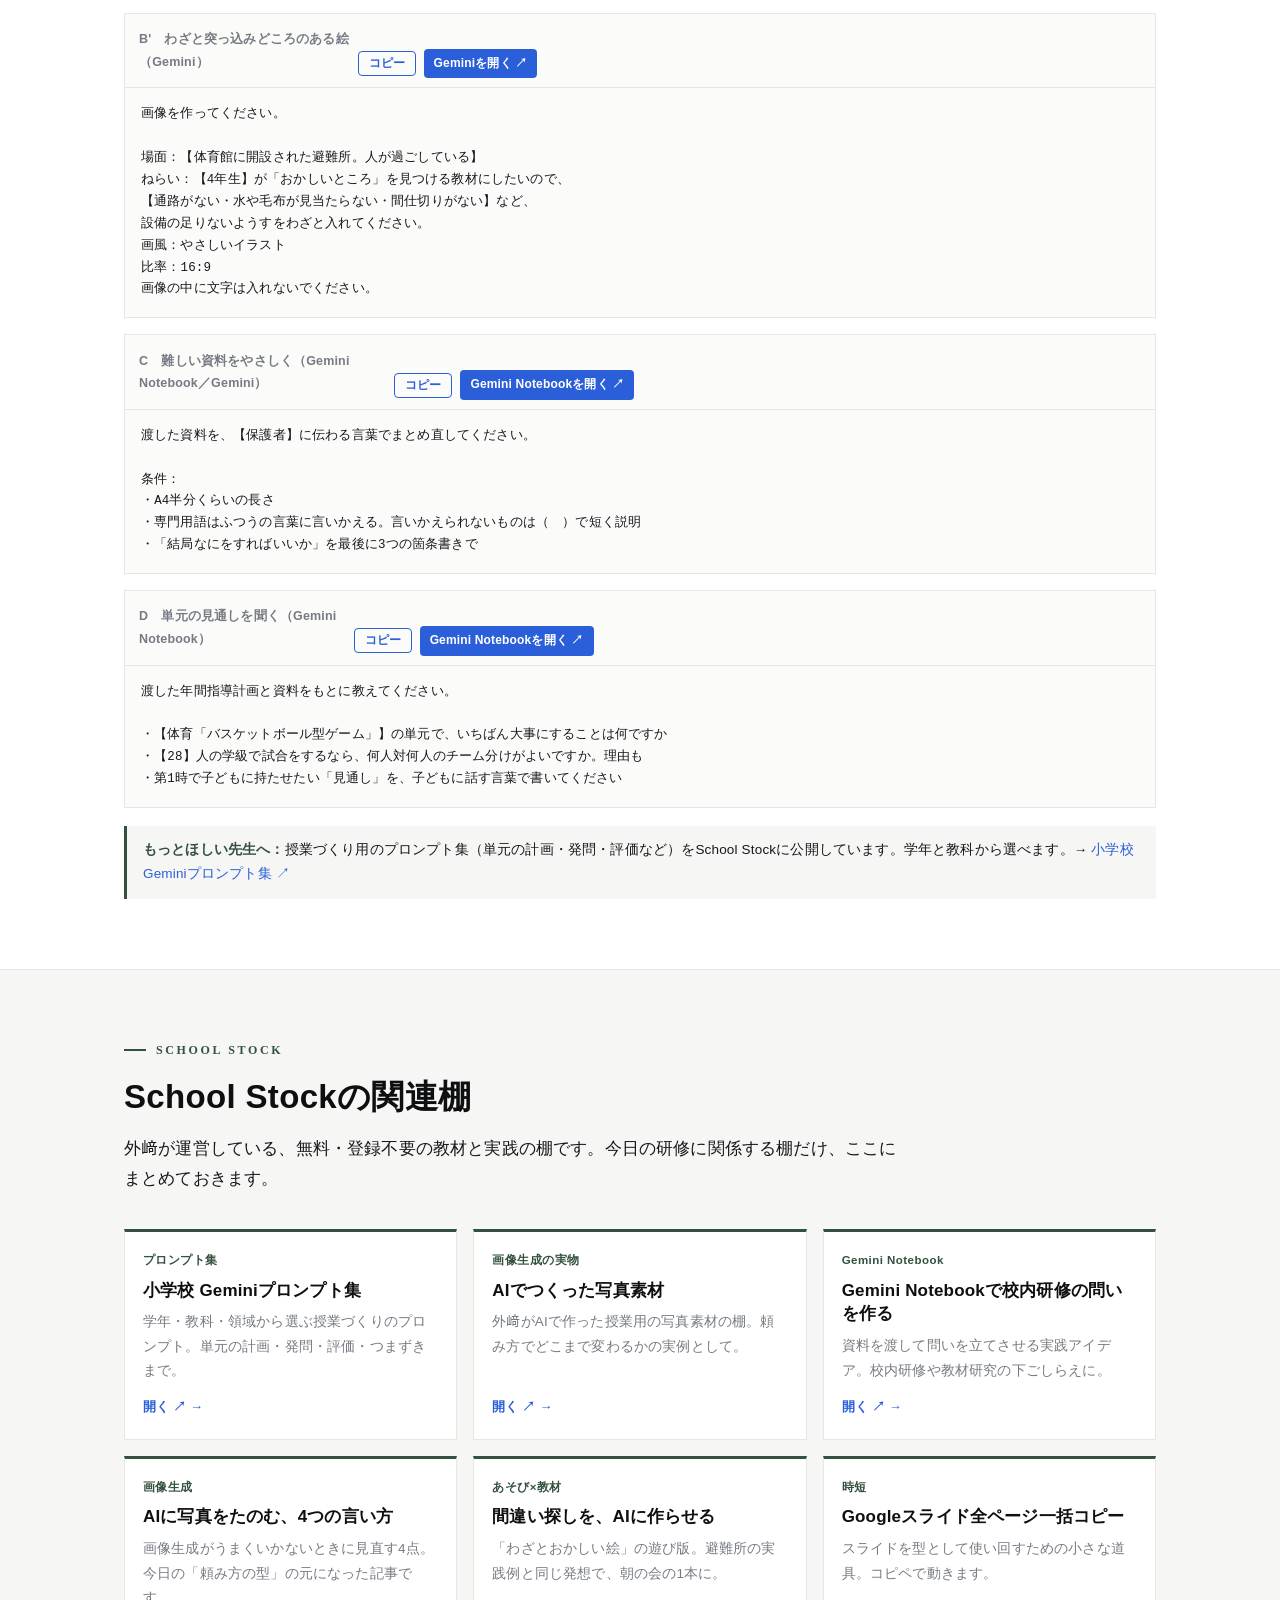
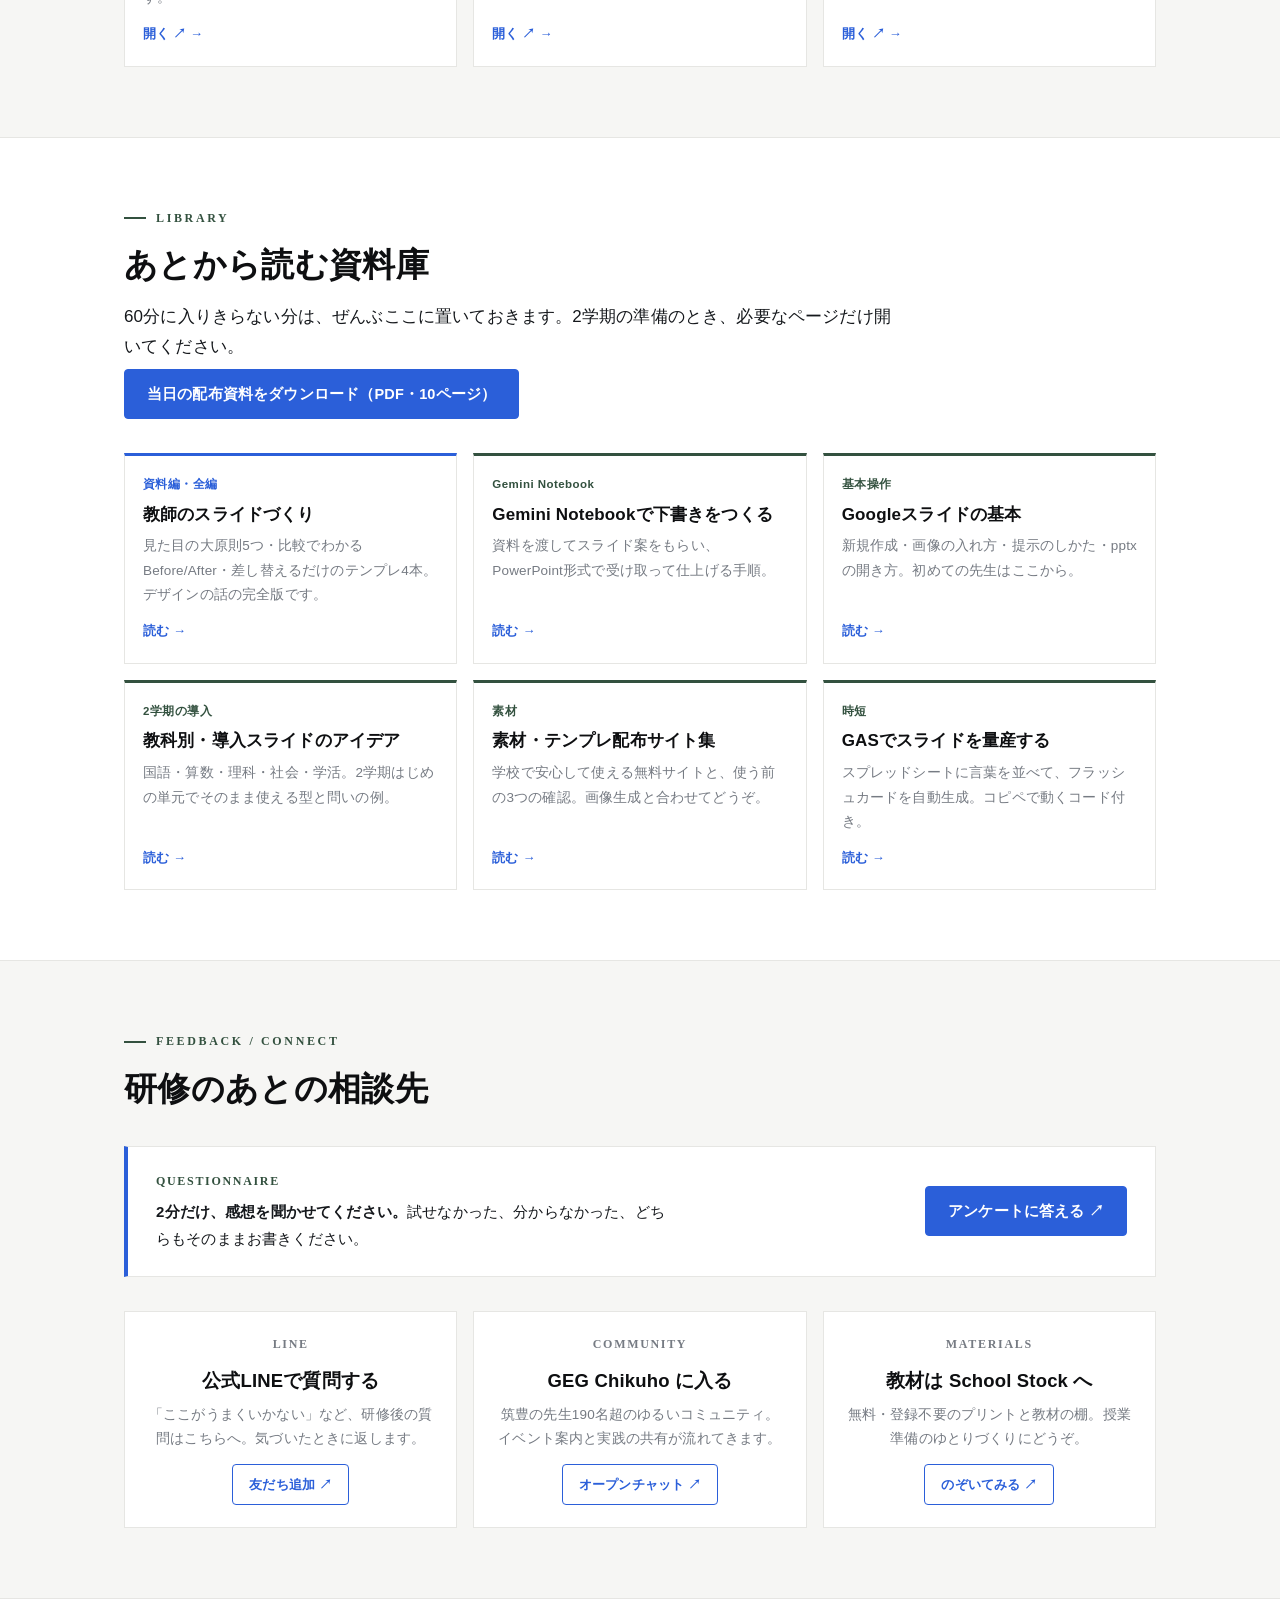
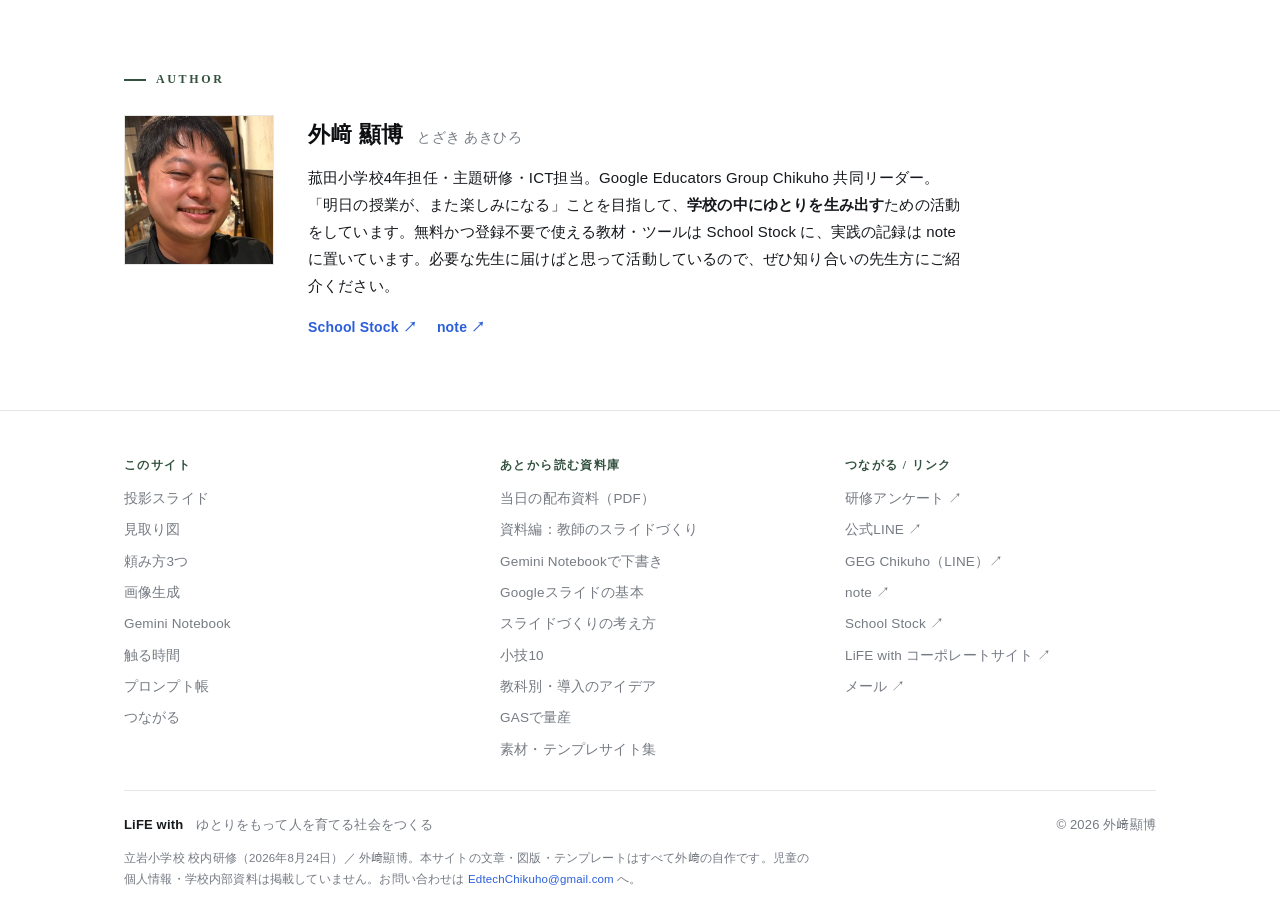
==== commit 62f27c9f: "キャッチを『画像生成のコツ／AIをうまく使いこなすために』へ・スライド1行ルールと余白・一覧とサイトに戻るボタン・スライドづくり案内スライド追加・学級開き見本は『使うイメージ』表記に Co-Autho" ====
--- a/index.html
+++ b/index.html
@@ -3,7 +3,7 @@
 <head>
 <meta charset="utf-8">
 <meta name="viewport" content="width=device-width, initial-scale=1">
-<title>AIには人に頼むように｜立岩小学校 校内研修</title>
+<title>画像生成のコツ｜立岩小学校 校内研修</title>
 <meta name="description" content="立岩小学校 校内研修（8月24日・60分）。GeminiとGemini Notebookの実践例を見て、あとはたっぷり触る。画像生成・学級開きスライド・難しい資料の解説まで。外﨑顯博 / LiFE with">
 <script>document.documentElement.className += ' js';</script>
 <link rel="stylesheet" href="styles.css">
@@ -55,8 +55,8 @@
 <div class="hero">
   <div class="wrap">
     <div class="kicker"><b>Tateiwa</b> Elementary School ・ Teacher Training</div>
-    <h1>AIには<br><span class="hl">人に頼むように</span></h1>
-    <p class="tagsub">前提を渡す。ほしいイメージを見せる。返ってきたものに、また言葉を返す。人に仕事を頼むときと同じことができれば、GeminiもGemini Notebookも<b>教室の道具</b>になります。実践例を見たら、あとはたっぷり触る60分です。</p>
+    <h1>画像生成の<span class="hl">コツ</span></h1>
+    <p class="tagsub"><b>AIをうまく使いこなすための60分です。</b>前提を渡す。ほしいイメージを見せる。返ってきたものに、また言葉を返す。人に仕事を頼むときと同じことができれば、GeminiもGemini Notebookも教室の道具になります。</p>
     <div class="meta">
       <span>日程 <b>8月24日（月）</b></span>
       <span>会場 <b>立岩小学校</b></span>
@@ -320,7 +320,7 @@
           <li>プロンプト帳<a href="#prompt">「A 学級開きスライドの構成」</a>で、Geminiに構成と言葉の案を出させる</li>
           <li>気に入った構成でスライドを作る。表紙の絵は画像生成で（16:9）</li>
         </ol>
-        <div class="tip"><b>見本があります：</b>外﨑が実際に使う形の「大切にしたいこと」スライドを置いておきます。構成・出す画像・言葉の量の目安に。そのまま差し替えて使ってもらって大丈夫です。<br><a class="btn sm primary" style="margin-top:10px" href="templates/t5_gakkyu_biraki.pptx" download="⑤学級開き_大切にしたいこと.pptx">見本をダウンロード（.pptx）</a></div>
+        <div class="tip"><b>見本があります：</b>実際に使うとしたらのイメージをpptxにしたものです。構成・出す画像・言葉の量の目安に。そのまま差し替えて使ってもらって大丈夫です。<br><a class="btn sm primary" style="margin-top:10px" href="templates/t5_gakkyu_biraki.pptx" download="⑤学級開き_大切にしたいこと.pptx">見本をダウンロード（.pptx）</a></div>
       </div>
     </div>
 
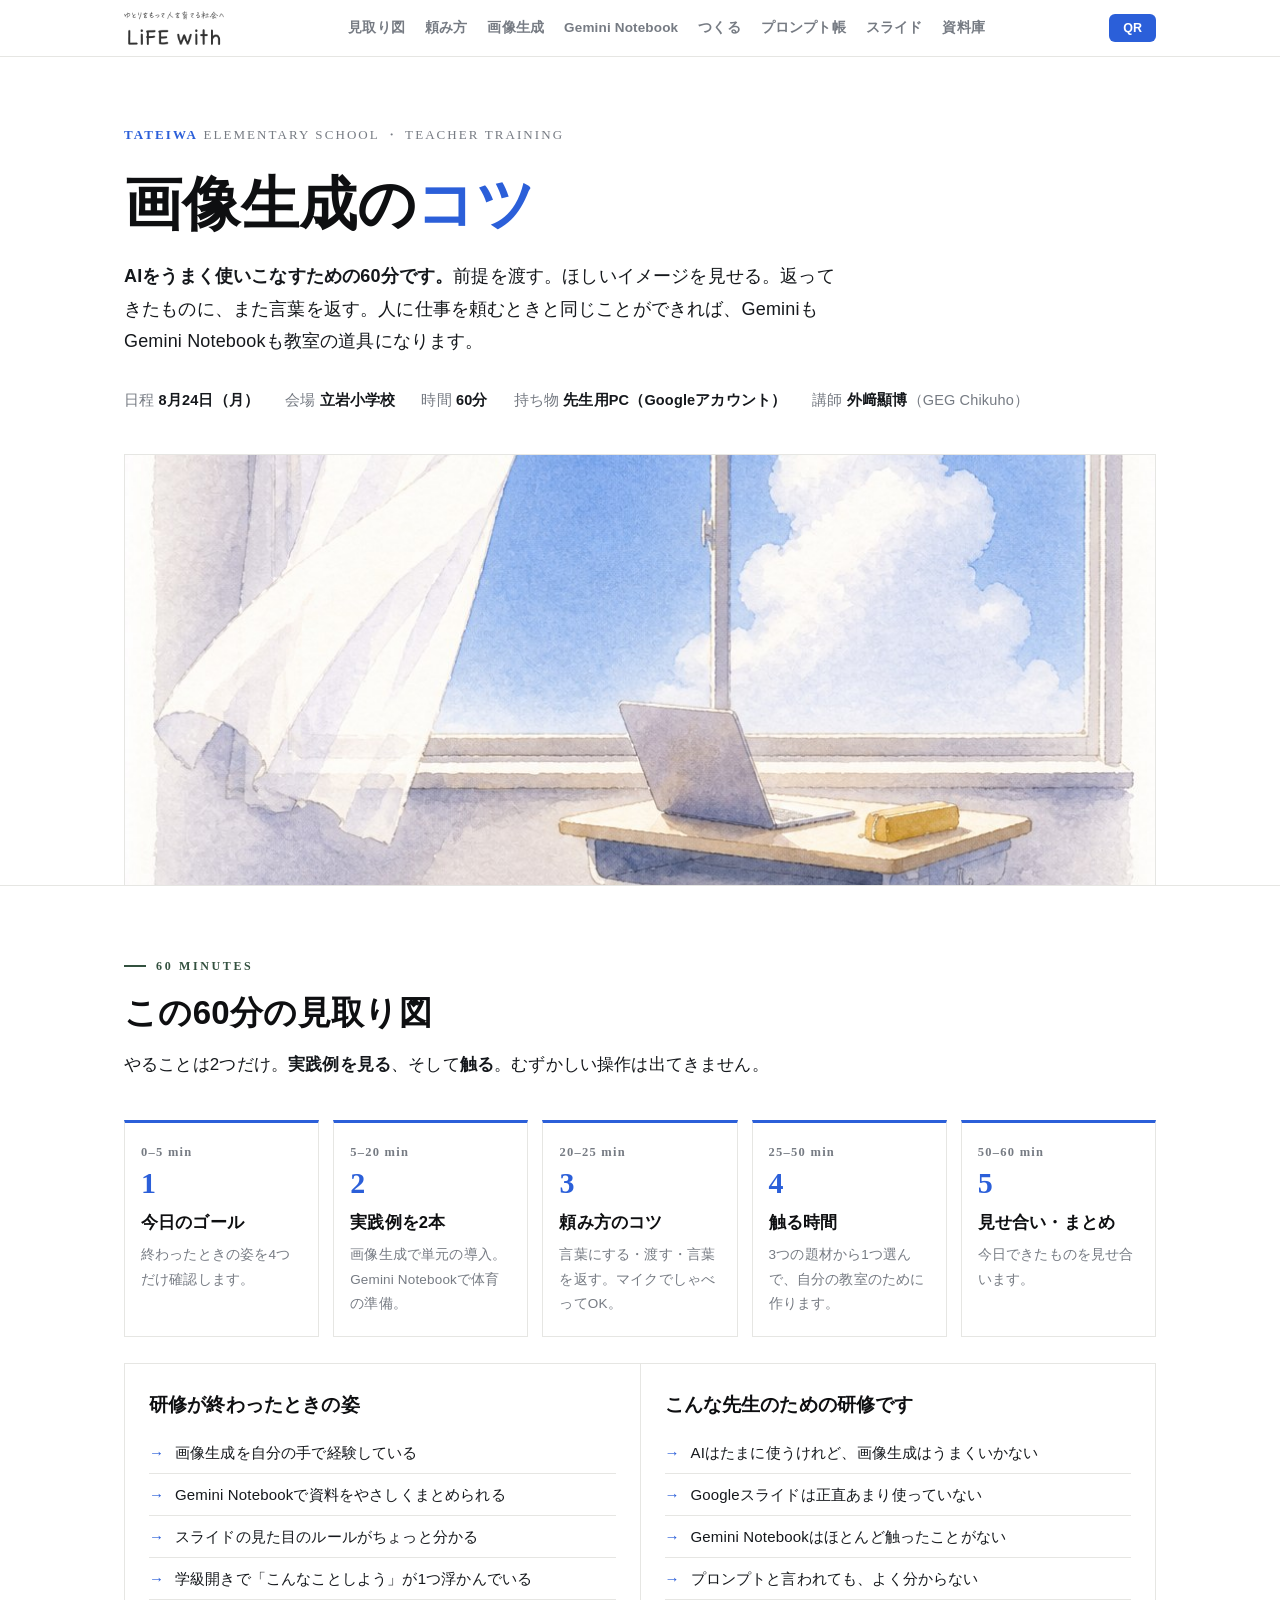
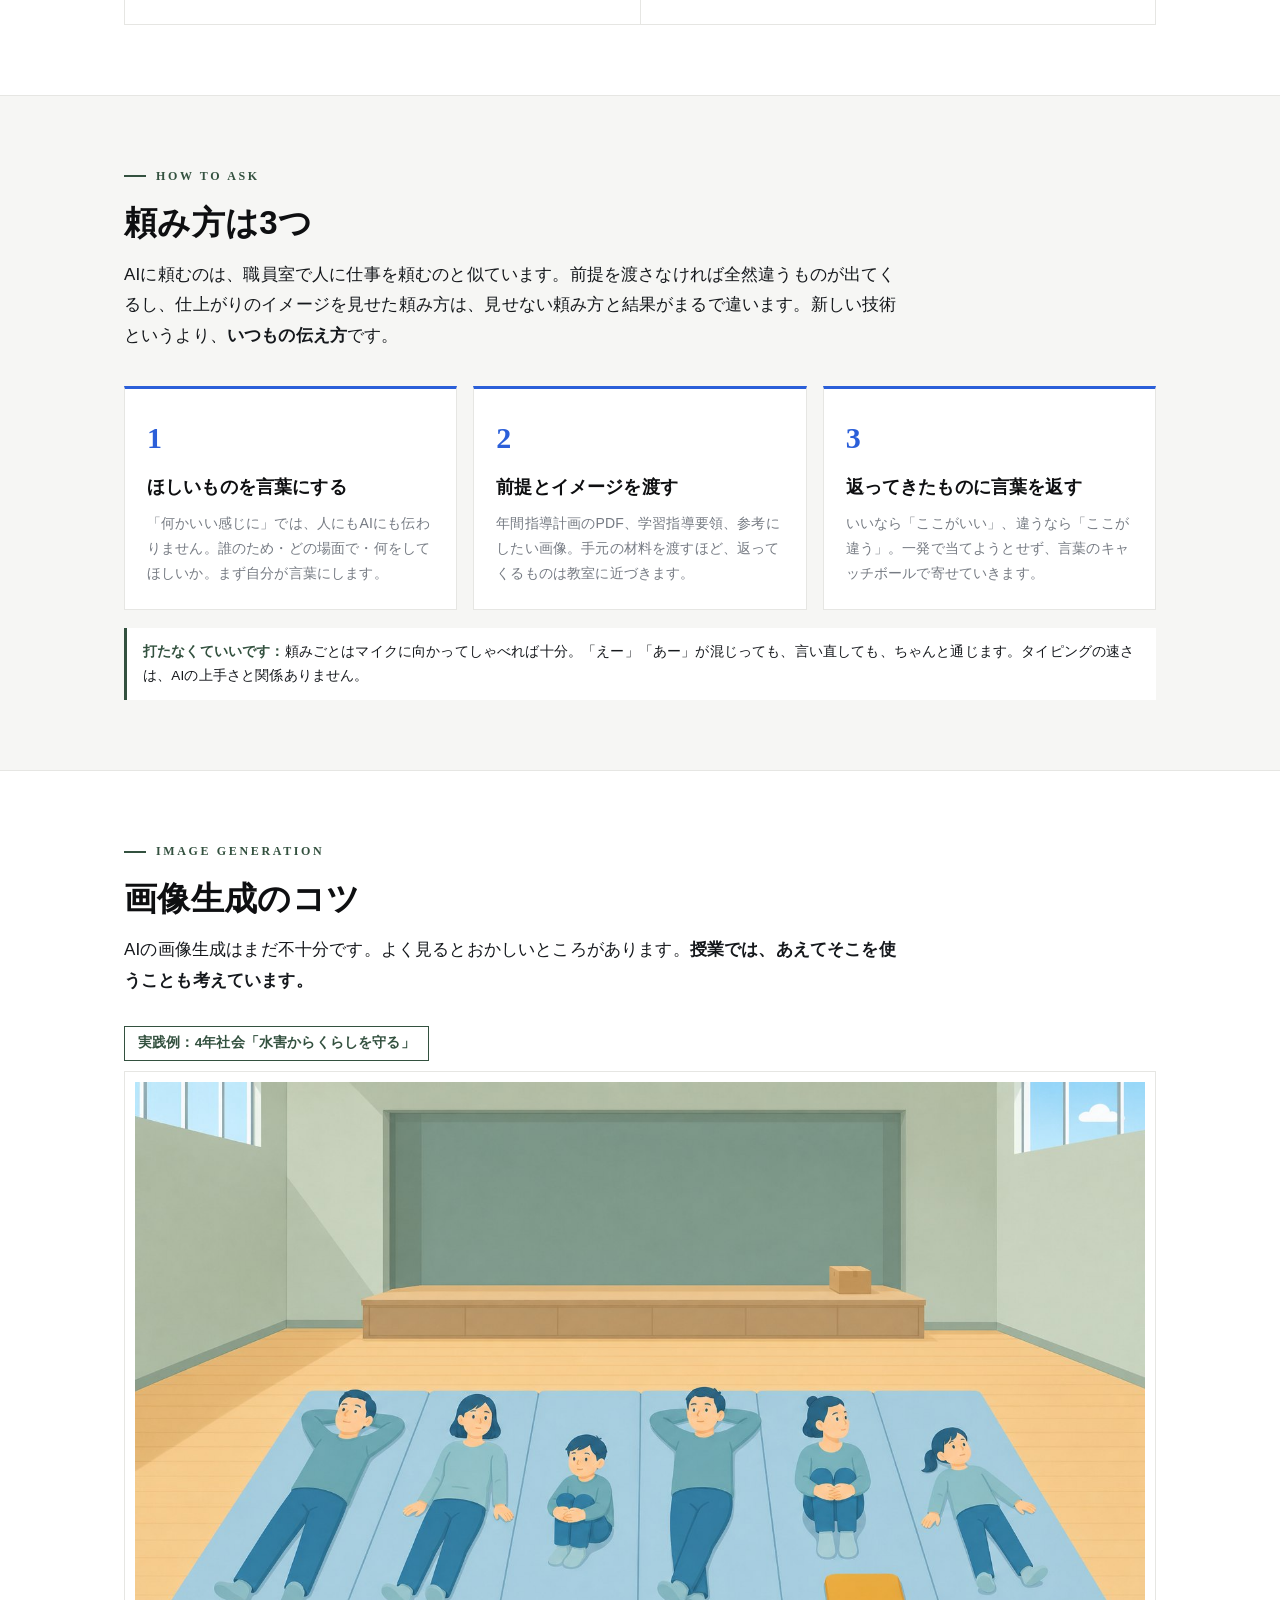
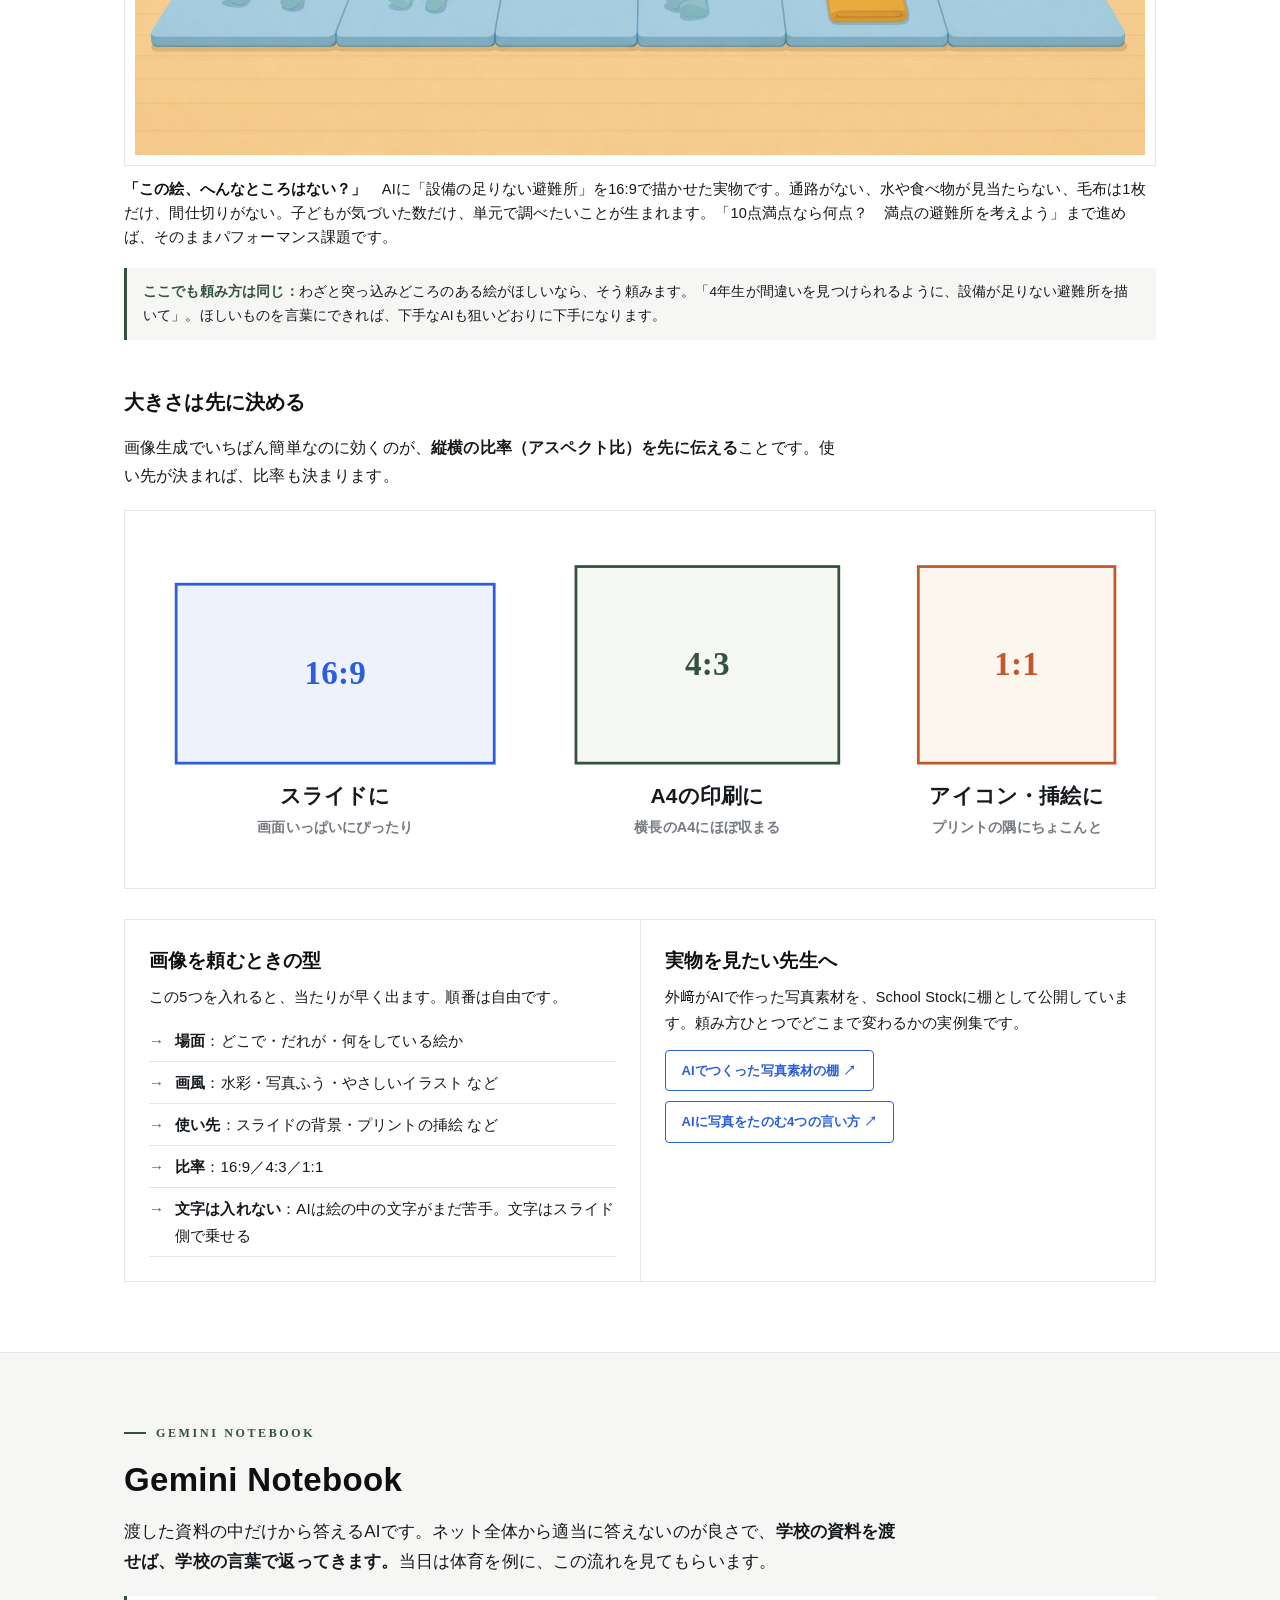
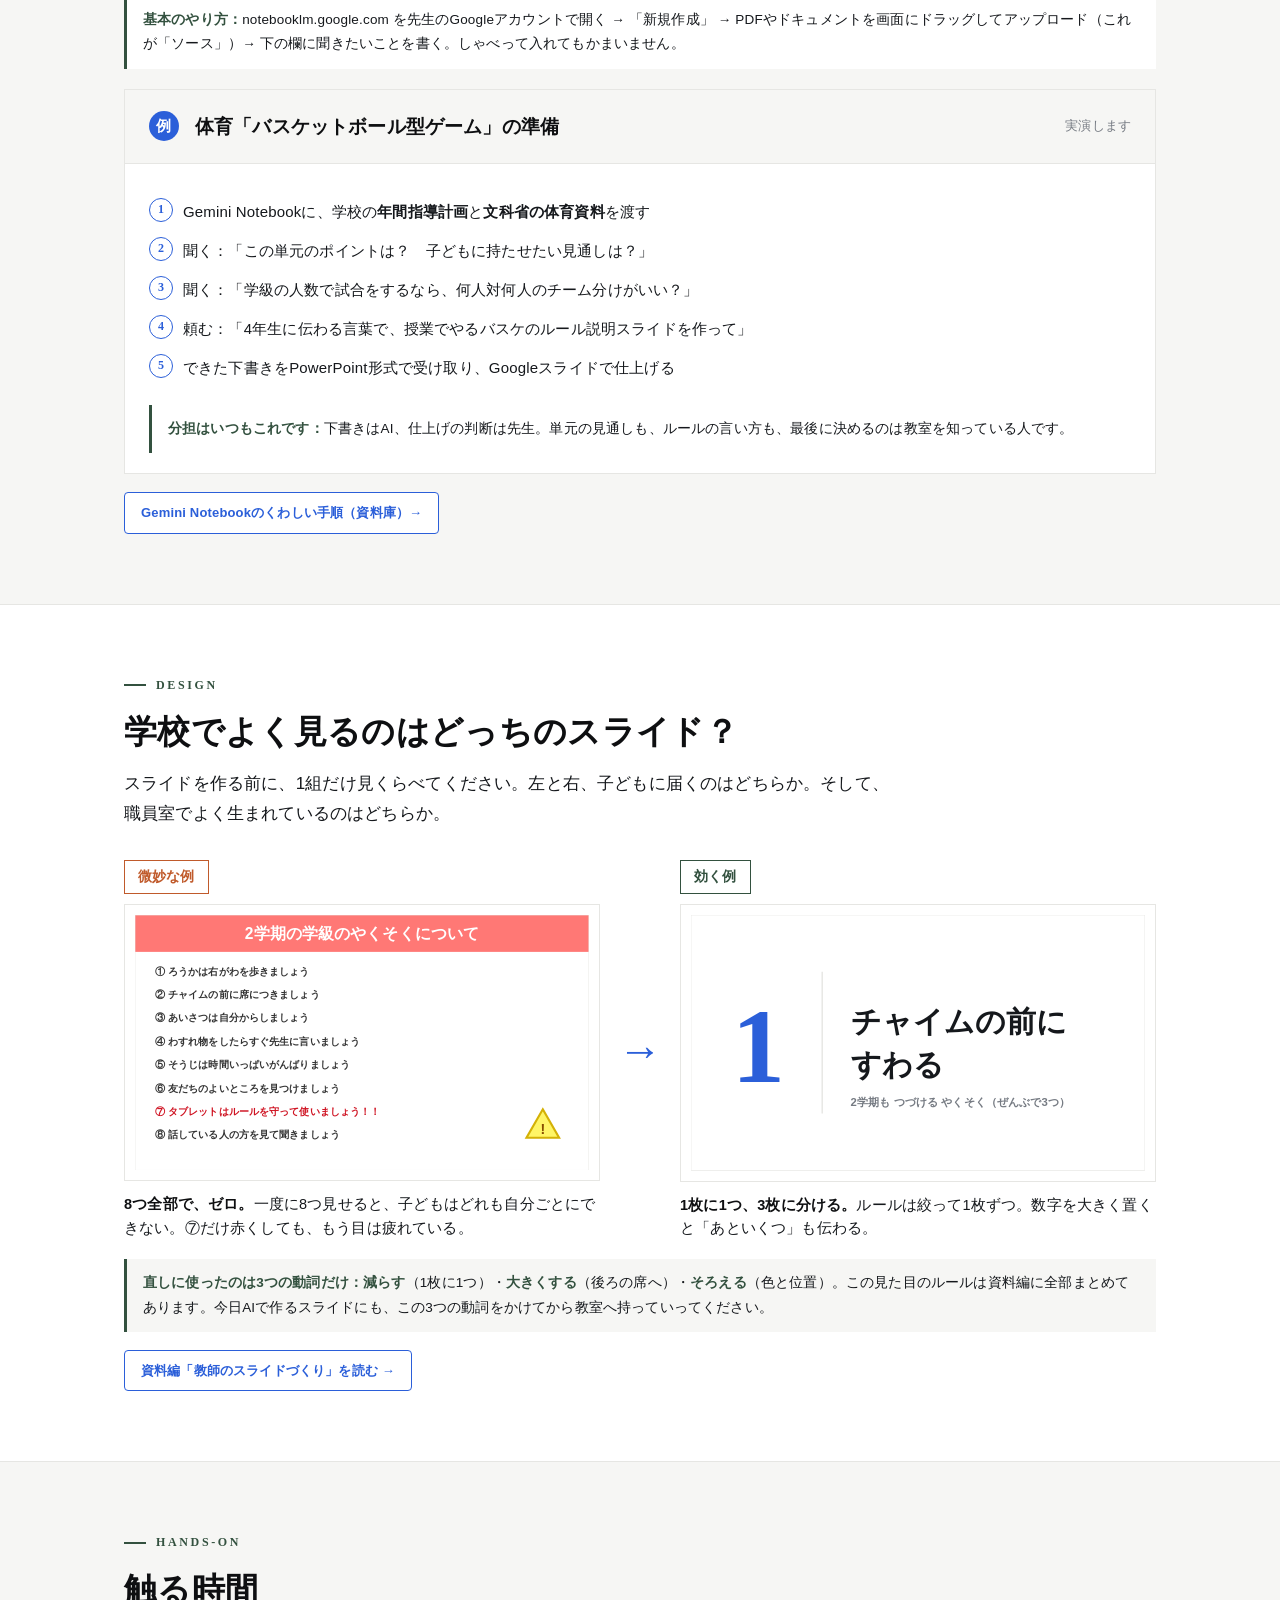
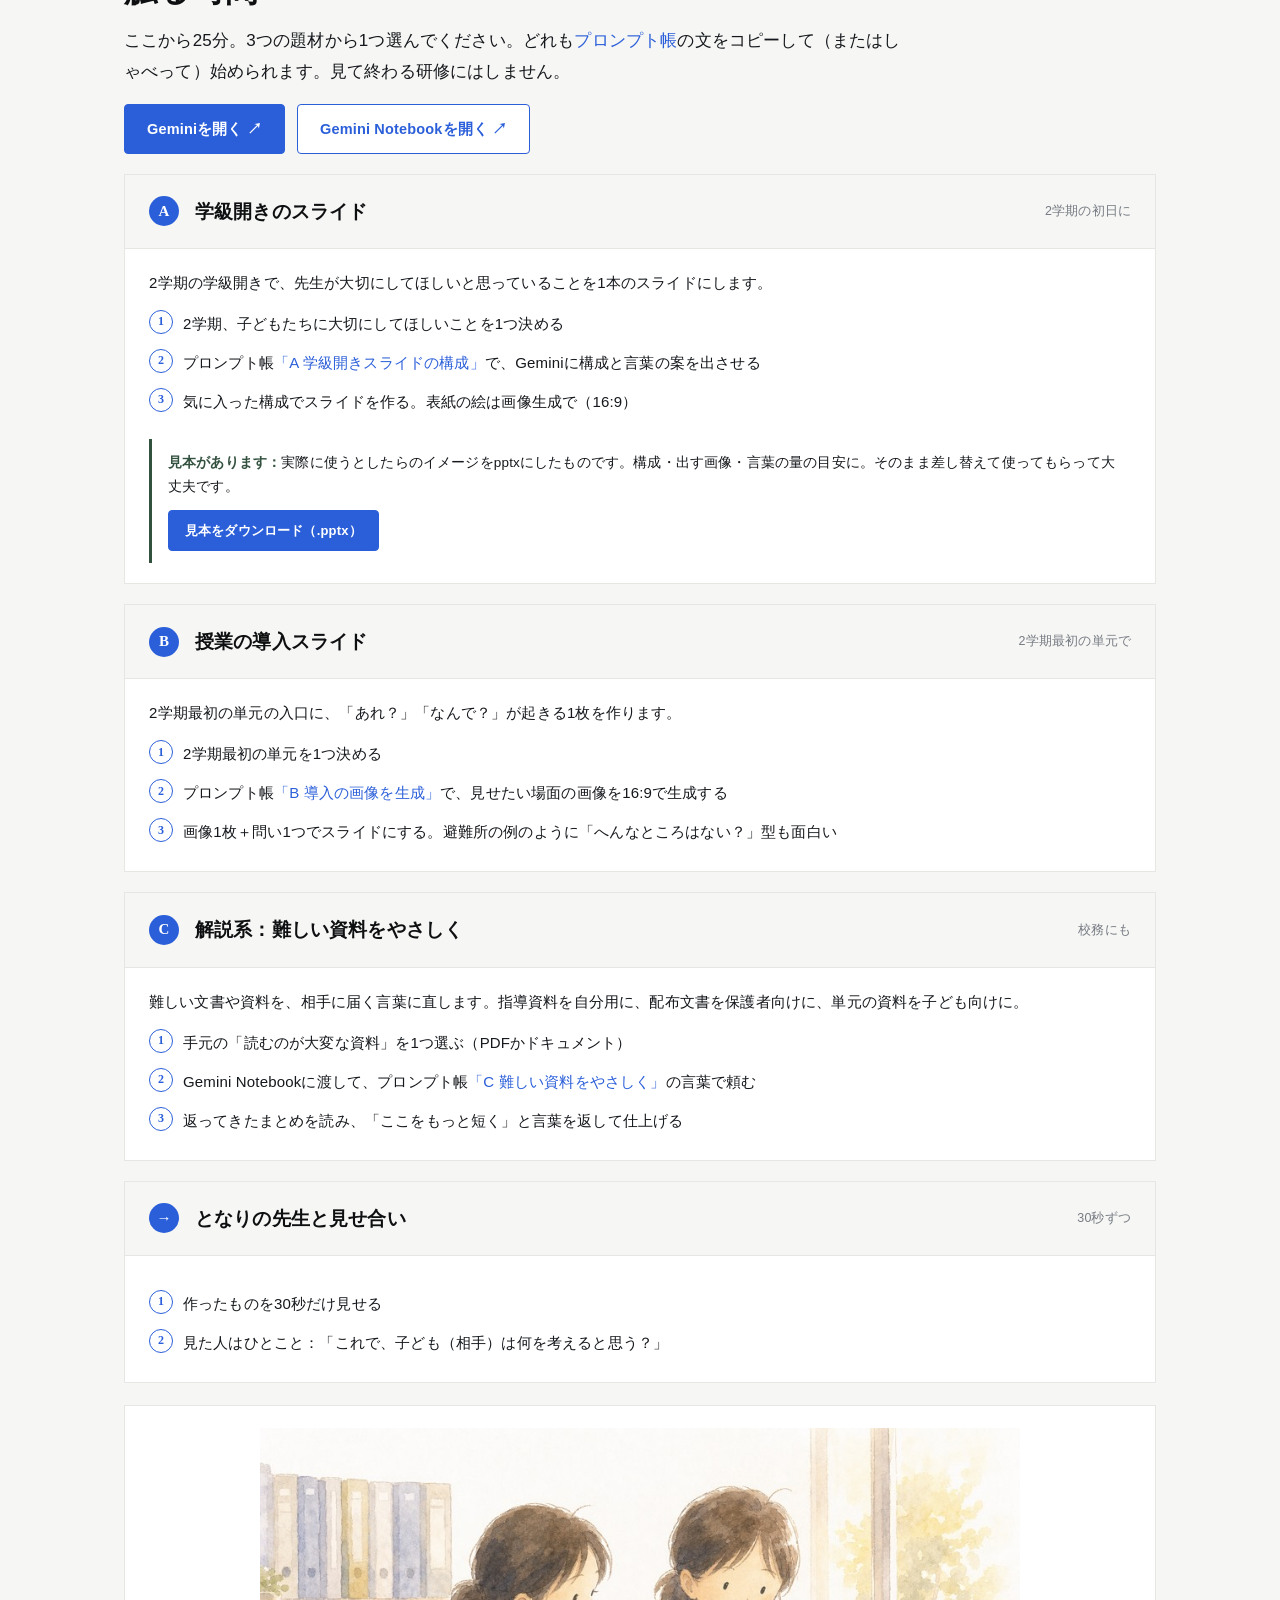
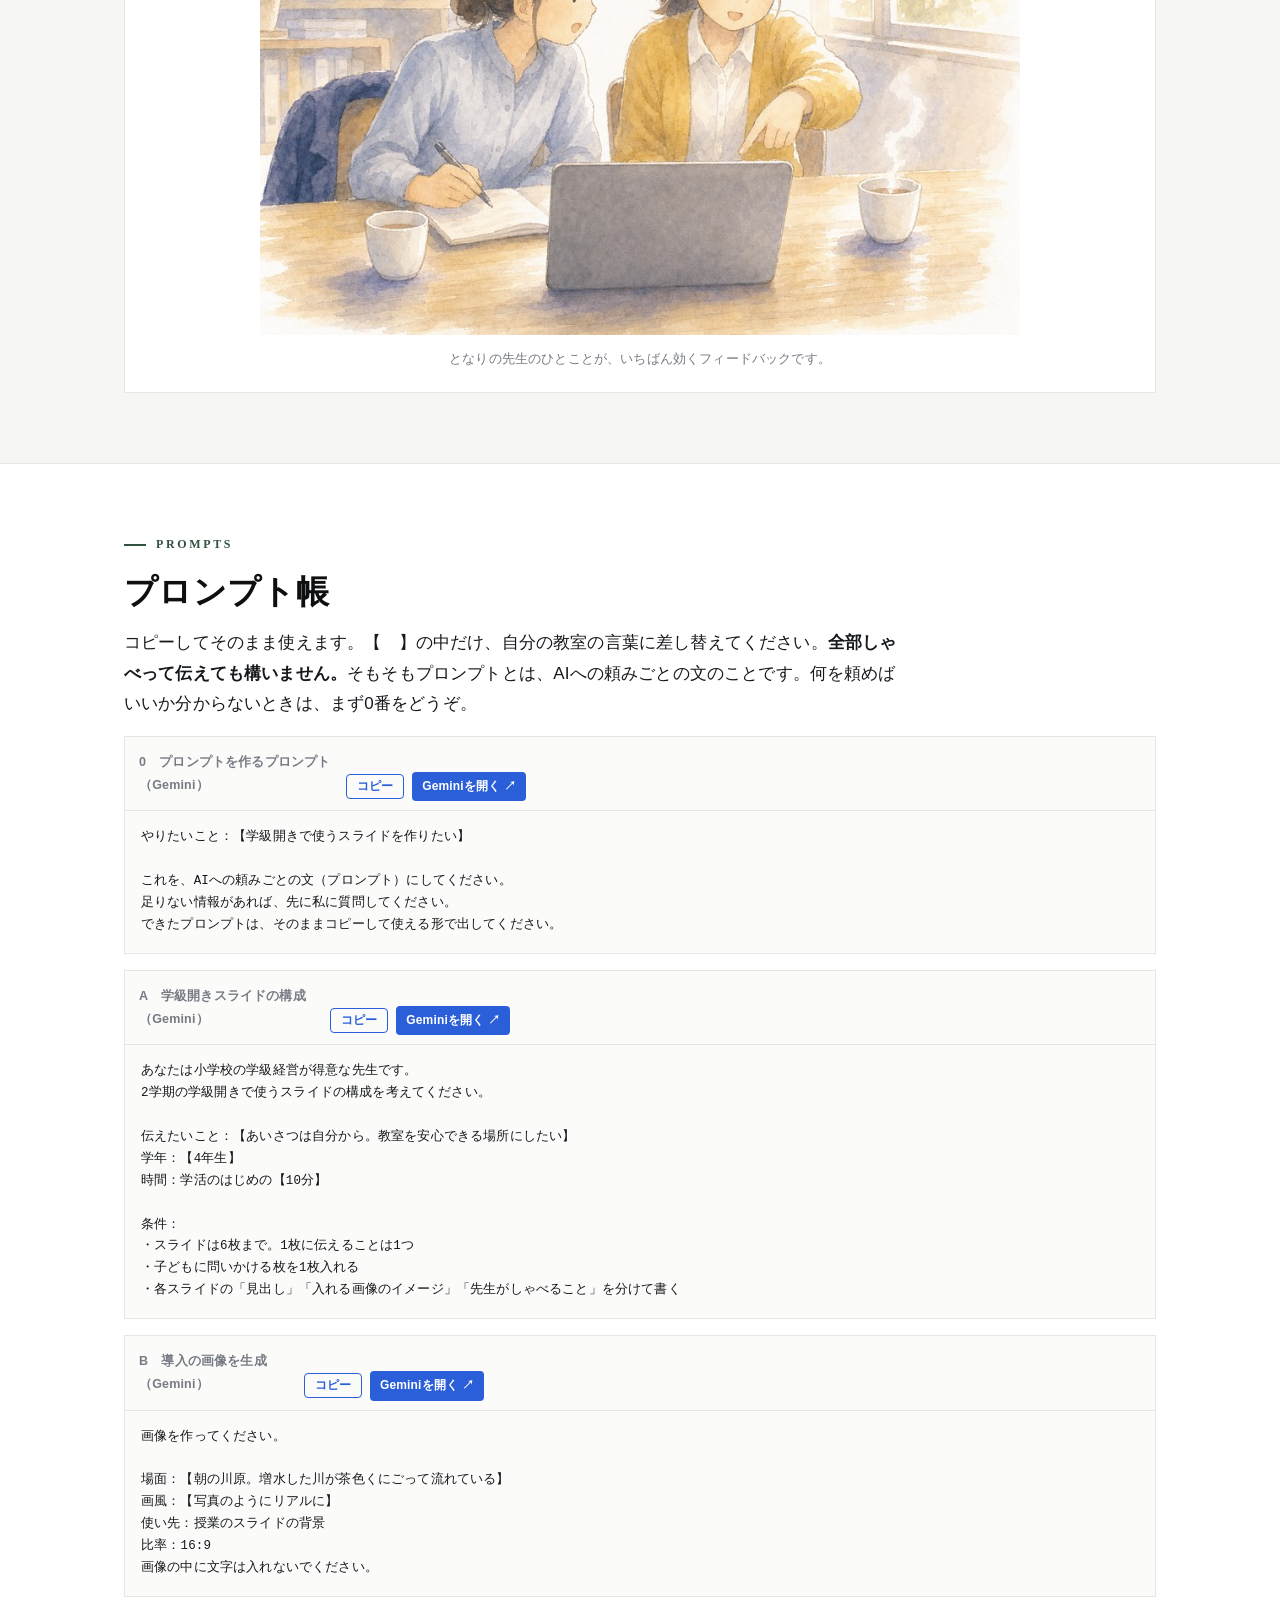
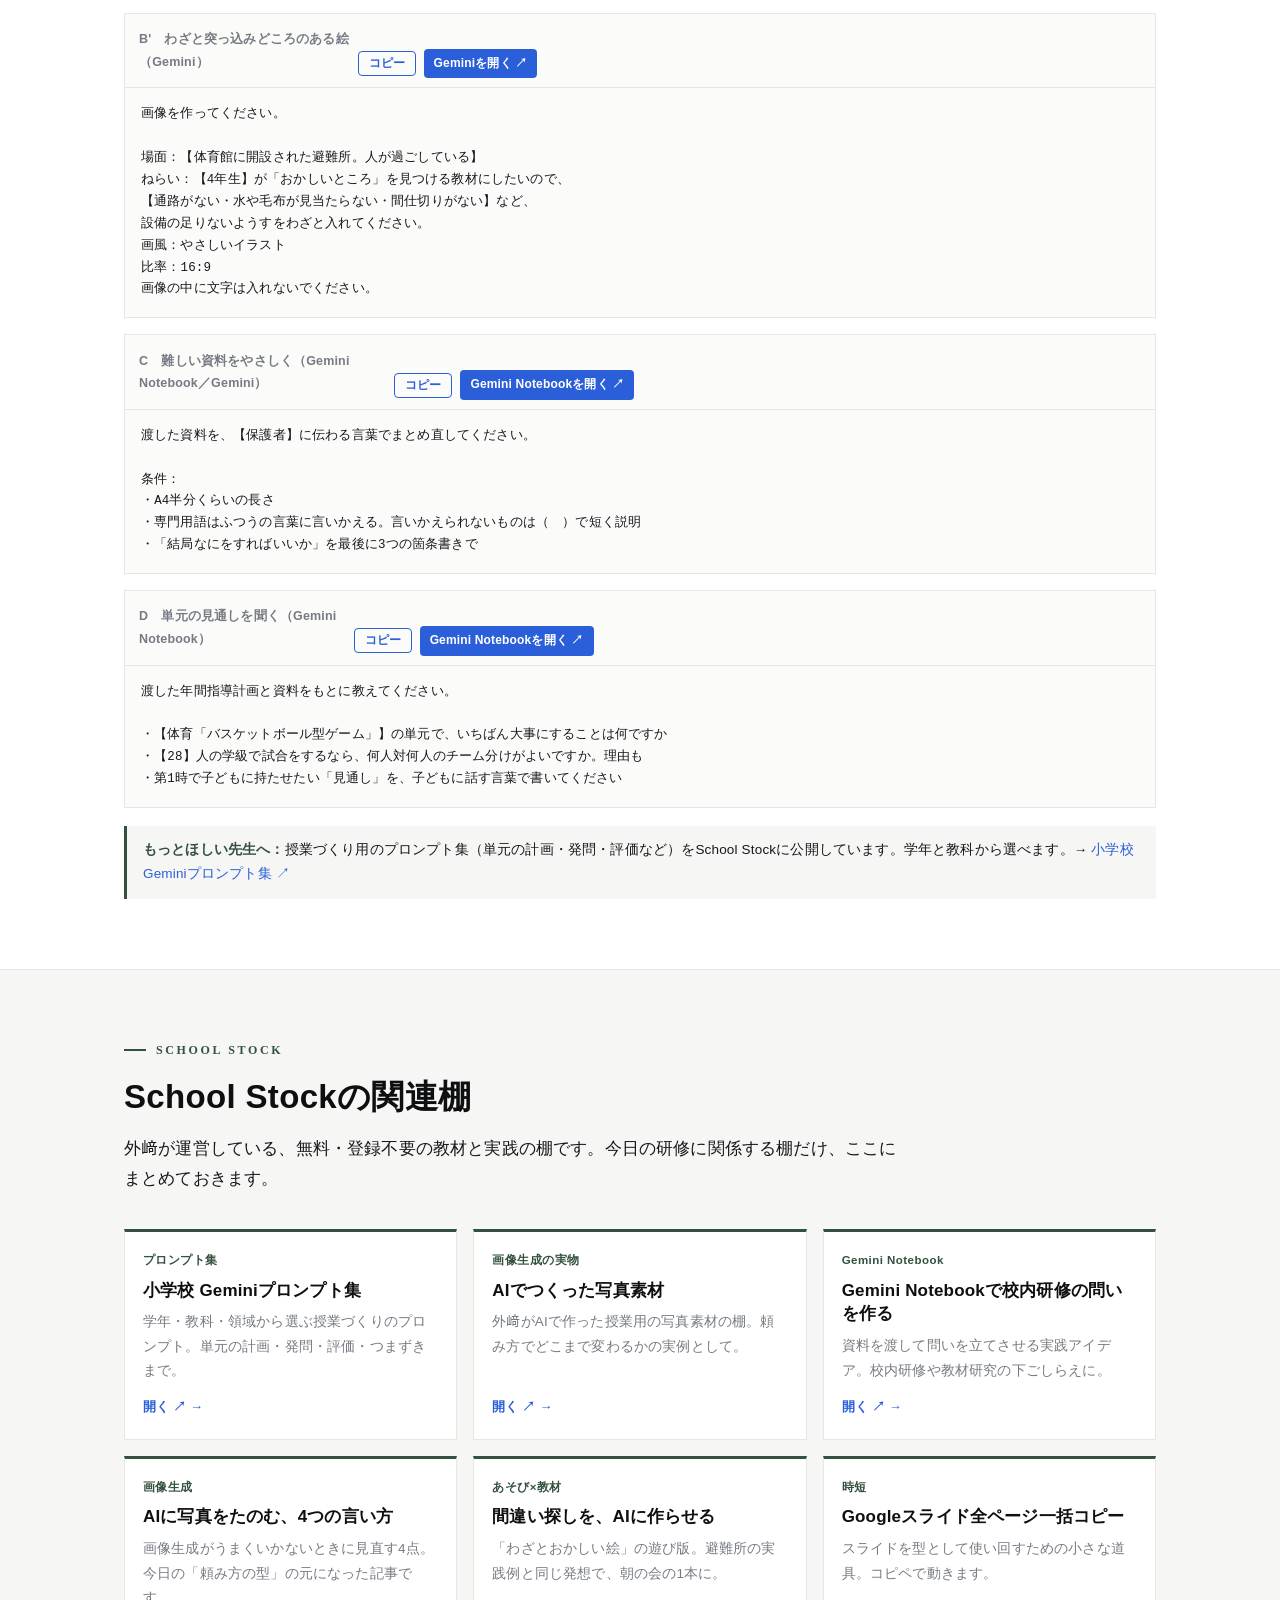
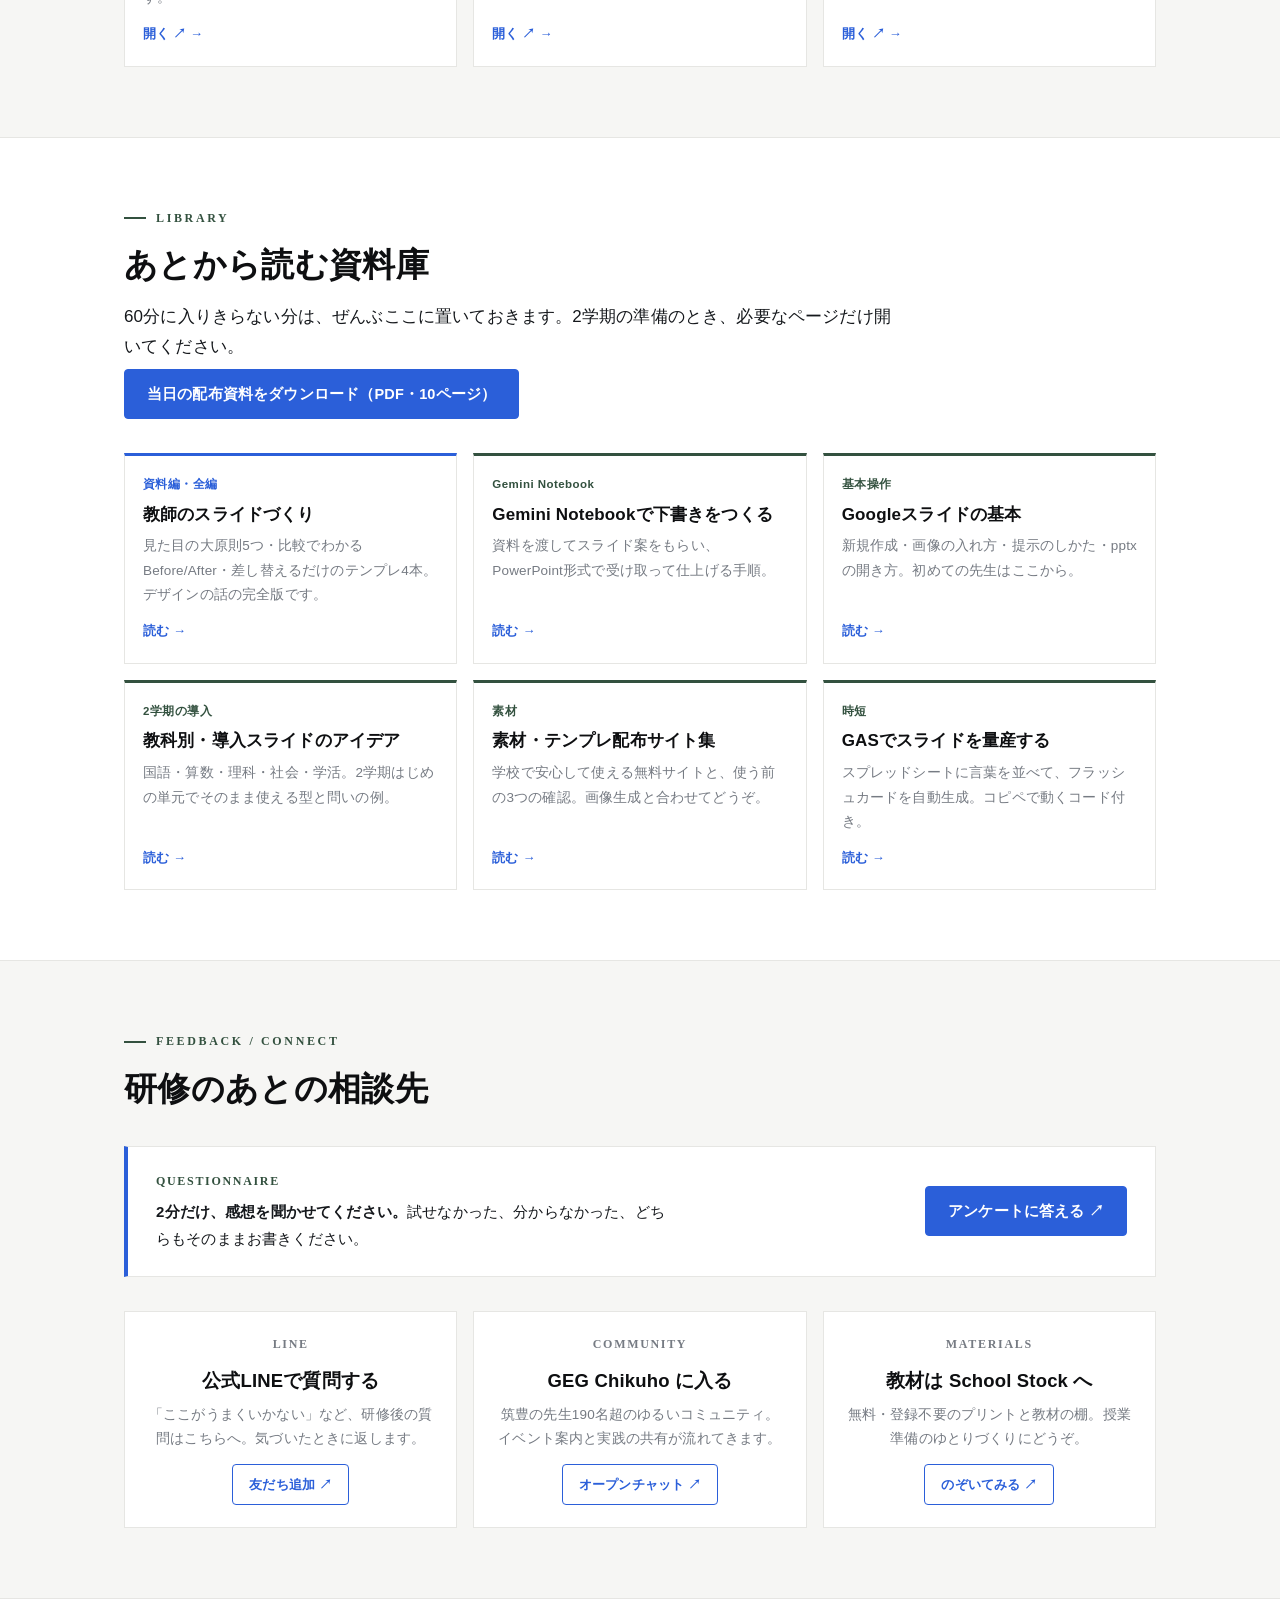
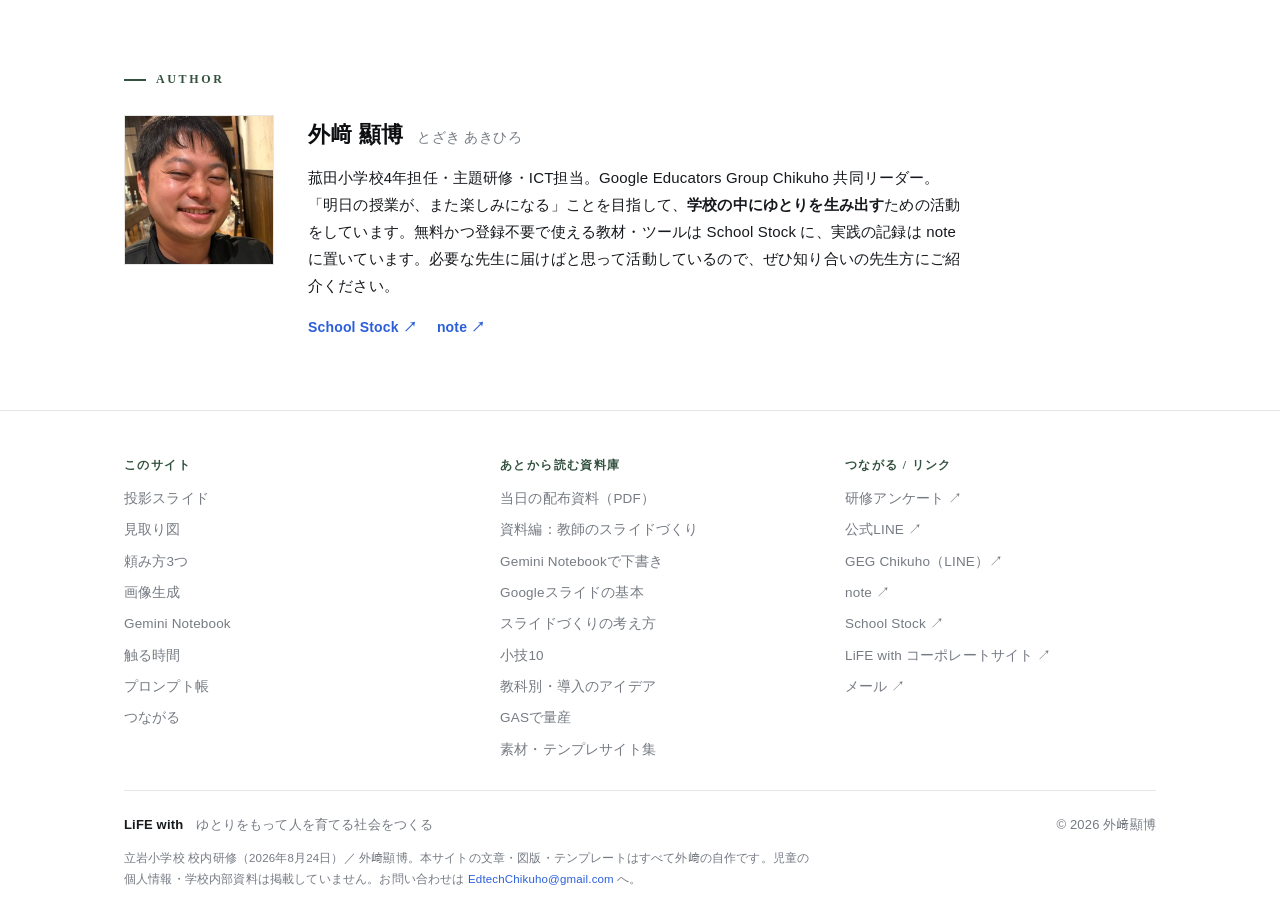
==== commit b15ced8a: "ロゴ横の『研修』ラベルを削除 Co-Authored-By: Claude Fable 5 <noreply@anthropic.com>" ====
--- a/index.html
+++ b/index.html
@@ -13,7 +13,7 @@
 <!-- ===== top bar ===== -->
 <header class="bar">
   <div class="wrap">
-    <a class="brand-logo" href="./" aria-label="このサイトのトップへ"><img src="assets/logo.png" alt="LiFE with"><span class="with">研修</span></a>
+    <a class="brand-logo" href="./" aria-label="このサイトのトップへ"><img src="assets/logo.png" alt="LiFE with"></a>
     <nav class="nav">
       <a href="#flow">見取り図</a>
       <a href="#tanomikata">頼み方</a>
